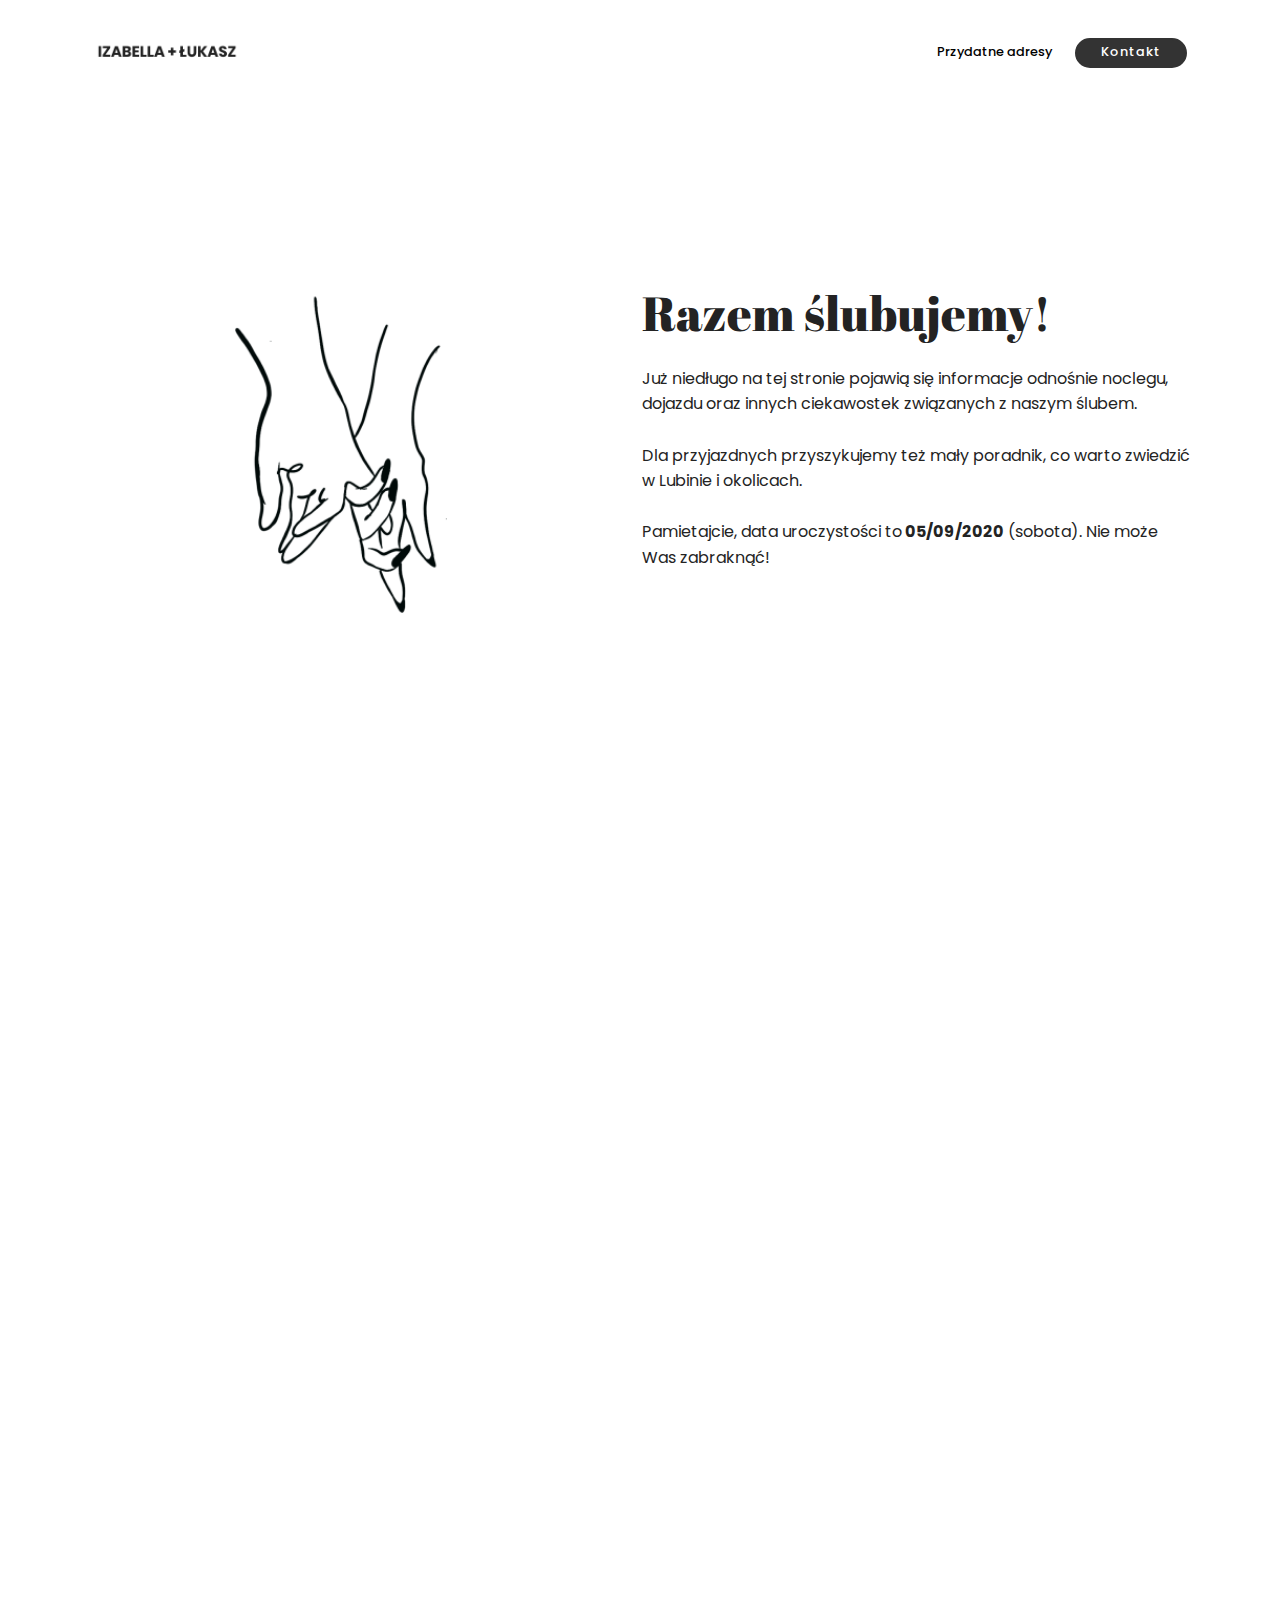
==== index.html @ 4a5f50dc "Initial commit" ====
<!DOCTYPE html>
<html  >
<head>
  <!-- Site made with Mobirise Website Builder v4.12.0, https://mobirise.com -->
  <meta charset="UTF-8">
  <meta http-equiv="X-UA-Compatible" content="IE=edge">
  <meta name="generator" content="Mobirise v4.12.0, mobirise.com">
  <meta name="viewport" content="width=device-width, initial-scale=1, minimum-scale=1">
  <link rel="shortcut icon" href="assets/images/screenshot-2020-02-09-at-22.46.26-700x192.png" type="image/x-icon">
  <meta name="description" content="">
  
  <title>Home</title>
  <link rel="stylesheet" href="assets/bootstrap/css/bootstrap.min.css">
  <link rel="stylesheet" href="assets/bootstrap/css/bootstrap-grid.min.css">
  <link rel="stylesheet" href="assets/bootstrap/css/bootstrap-reboot.min.css">
  <link rel="stylesheet" href="assets/facebook-plugin/style.css">
  <link rel="stylesheet" href="assets/animatecss/animate.min.css">
  <link rel="stylesheet" href="assets/tether/tether.min.css">
  <link rel="stylesheet" href="assets/dropdown/css/style.css">
  <link rel="stylesheet" href="assets/theme/css/style.css">
  <link rel="preload" as="style" href="assets/mobirise/css/mbr-additional.css"><link rel="stylesheet" href="assets/mobirise/css/mbr-additional.css" type="text/css">
  
  
  
</head>
<body>
  <section class="menu cid-rQ2BaUkivi" once="menu" id="menu2-1">

    

    <nav class="navbar navbar-expand beta-menu navbar-dropdown align-items-center navbar-fixed-top navbar-toggleable-sm">
        <button class="navbar-toggler navbar-toggler-right" type="button" data-toggle="collapse" data-target="#navbarSupportedContent" aria-controls="navbarSupportedContent" aria-expanded="false" aria-label="Toggle navigation">
            <div class="hamburger">
                <span></span>
                <span></span>
                <span></span>
                <span></span>
            </div>
        </button>
        <div class="menu-logo">
            <div class="navbar-brand">
                <span class="navbar-logo">
                    <a href="https://mobirise.co">
                        <img src="assets/images/screenshot-2020-02-09-at-22.46.26-700x192.png" alt="hands" title="" style="height: 5.6rem;">
                    </a>
                </span>
                
            </div>
        </div>
        <div class="collapse navbar-collapse" id="navbarSupportedContent">
            <ul class="navbar-nav nav-dropdown" data-app-modern-menu="true"><li class="nav-item">
                    <a class="nav-link link text-black display-4" href="index.html#contacts1-5">Przydatne adresy</a>
                </li></ul>
            <div class="navbar-buttons mbr-section-btn"><a class="btn btn-sm btn-black display-4" href="index.html#footer6-b">Kontakt</a></div>
        </div>
    </nav>
</section>

<section class="engine"><a href="https://mobirise.info/y">free html web templates</a></section><section class="header3 cid-rQ2DOiLZWz mbr-fullscreen" id="header3-4">

    

    

    <div class="container">
        <div class="media-container-row">
            <div class="mbr-figure" style="width: 95%;">
                <img src="assets/images/love1-3-736x736.png" alt="Mobirise" title="">
            </div>

            <div class="media-content">
                <h1 class="mbr-section-title mbr-white pb-3 mbr-fonts-style display-2">Razem ślubujemy!</h1>
                
                <div class="mbr-section-text mbr-white pb-3 ">
                    <p class="mbr-text mbr-fonts-style display-7">Już niedługo na tej stronie pojawią się informacje odnośnie noclegu, dojazdu oraz innych ciekawostek związanych z naszym ślubem.<br><br>Dla przyjazdnych przyszykujemy też mały poradnik, co warto zwiedzić w Lubinie i okolicach.&nbsp;<br><br>Pamietajcie, data uroczystości to<strong> 05/09/2020</strong> (sobota). Nie może Was zabraknąć!&nbsp;<br></p>
                </div>
                
            </div>
        </div>
    </div>

</section>

<section class="mbr-section contacts1 cid-rQ2GHFSu4q" id="contacts1-5">
    <!---->
    
    <!---->
    <!--Overlay-->
    
    <!--Container-->
    <div class="container">
        <div class="row">
            <!--Titles-->
            <div class="title col-12">
                
                
            </div>
            <!--Left-->
            <div class="col-12 col-md-6">
                <div class="left-block wrapper">
                    <div class="b b-adress">
                        <h5 class="align-left mbr-fonts-style m-0 display-7">Kościół na Poczekajce:<br></h5>
                        <p class="mbr-text align-left mbr-fonts-style display-7">
                            Aleja Kraśnicka 76, 20-400 Lublin<br>
                        </p>
                    </div>
                    
                    
                </div>
            </div>
            <!--Right-->
            <div class="col-12 col-md-6">
                <div class="google-map"><iframe frameborder="0" style="border:0" src="https://www.google.com/maps/embed/v1/place?key=AIzaSyCy9r70T3NYf3PhvVflTo0_zdif2_IoIYs&amp;q=place_id:ChIJXyqDhMlZIkcRRspW9LSxJ9w" allowfullscreen=""></iframe></div>
            </div>
        </div>
    </div>
</section>

<section class="mbr-section contacts1 cid-rQ2JaXmjPb" id="contacts1-9">
    <!---->
    
    <!---->
    <!--Overlay-->
    
    <!--Container-->
    <div class="container">
        <div class="row">
            <!--Titles-->
            <div class="title col-12">
                
                
            </div>
            <!--Left-->
            <div class="col-12 col-md-6">
                <div class="left-block wrapper">
                    <div class="b b-adress">
                        <h5 class="align-left mbr-fonts-style m-0 display-7">Sala weselna:<br></h5>
                        <p class="mbr-text align-left mbr-fonts-style display-7">
                            Motycz 31<br>
                        </p>
                    </div>
                    
                    
                </div>
            </div>
            <!--Right-->
            <div class="col-12 col-md-6">
                <div class="google-map"><iframe frameborder="0" style="border:0" src="https://www.google.com/maps/embed/v1/place?key=AIzaSyCy9r70T3NYf3PhvVflTo0_zdif2_IoIYs&amp;q=place_id:ChIJveHn9UlfIkcRkWAWUikuAtU" allowfullscreen=""></iframe></div>
            </div>
        </div>
    </div>
</section>

<section class="mbr-section contacts1 cid-rQ2JbAqbNT" id="contacts1-a">
    <!---->
    
    <!---->
    <!--Overlay-->
    
    <!--Container-->
    <div class="container">
        <div class="row">
            <!--Titles-->
            <div class="title col-12">
                
                
            </div>
            <!--Left-->
            <div class="col-12 col-md-6">
                <div class="left-block wrapper">
                    <div class="b b-adress">
                        <h5 class="align-left mbr-fonts-style m-0 display-7">Nocleg dla przyjezdnych:</h5>
                        <p class="mbr-text align-left mbr-fonts-style display-7">
                            Aleja Kraśnicka 76, 20-400 Lublin<br>
                        </p>
                    </div>
                    
                    
                </div>
            </div>
            <!--Right-->
            <div class="col-12 col-md-6">
                <div class="google-map"><iframe frameborder="0" style="border:0" src="https://www.google.com/maps/embed/v1/place?key=AIzaSyCy9r70T3NYf3PhvVflTo0_zdif2_IoIYs&amp;q=place_id:ChIJO0RJfGZXIkcRYnQyfqoSaRQ" allowfullscreen=""></iframe></div>
            </div>
        </div>
    </div>
</section>

<section once="footers" class="cid-rQ2KAAUGoh mbr-reveal" id="footer6-b">

    

    

    <div class="container">
        <div class="media-container-row align-center mbr-white">
            <div class="col-12">
                <p class="mbr-text mb-0 mbr-fonts-style display-7"><strong>
                    Numery kontantowe:&nbsp;</strong><br>Iza:<strong> <a href="tel:+48 512-268-225"><u>512-268-225</u></a></strong> | Łukasz:&nbsp;<u><a href="tel:+48 697-121-308">697-121-308</a></u><br></p>
            </div>
        </div>
    </div>
</section>


  <script src="assets/web/assets/jquery/jquery.min.js"></script>
  <script src="assets/popper/popper.min.js"></script>
  <script src="assets/bootstrap/js/bootstrap.min.js"></script>
  <script src="https://connect.facebook.net/en_US/sdk.js#xfbml=1&version=v2.5"></script>
  <script src="https://apis.google.com/js/plusone.js"></script>
  <script src="assets/facebook-plugin/facebook-script.js"></script>
  <script src="assets/viewportchecker/jquery.viewportchecker.js"></script>
  <script src="assets/tether/tether.min.js"></script>
  <script src="assets/dropdown/js/nav-dropdown.js"></script>
  <script src="assets/dropdown/js/navbar-dropdown.js"></script>
  <script src="assets/touchswipe/jquery.touch-swipe.min.js"></script>
  <script src="assets/smoothscroll/smooth-scroll.js"></script>
  <script src="assets/theme/js/script.js"></script>
  
  
 <div id="scrollToTop" class="scrollToTop mbr-arrow-up"><a style="text-align: center;"><i class="mbr-arrow-up-icon mbr-arrow-up-icon-cm cm-icon cm-icon-smallarrow-up"></i></a></div>
    <input name="animation" type="hidden">
  </body>
</html>
---- assets/facebook-plugin/style.css ----
.mbr-section.mbr-section__comments{
    position: relative;
}
.mbr-section__comments{
    background-size: cover;
}
.addons-container {
  position: relative;
  margin-left: auto;
  margin-right: auto;
  padding-right: 15px;
  padding-left: 15px; }
  @media (min-width: 576px) {
    .addons-container {
      padding-right: 15px;
      padding-left: 15px; } }
  @media (min-width: 768px) {
    .addons-container {
      padding-right: 15px;
      padding-left: 15px; } }
  @media (min-width: 992px) {
    .addons-container {
      padding-right: 15px;
      padding-left: 15px; } }
  @media (min-width: 1200px) {
    .addons-container {
      padding-right: 15px;
      padding-left: 15px; } }
  @media (min-width: 576px) {
    .addons-container {
      width: 540px;
      max-width: 100%; } }
  @media (min-width: 768px) {
    .addons-container {
      width: 720px;
      max-width: 100%; } }
  @media (min-width: 992px) {
    .addons-container {
      width: 960px;
      max-width: 100%; } }
  @media (min-width: 1200px) {
    .addons-container {
      width: 1140px;
      max-width: 100%; } }

.addons-container-inner{
    position: relative;
    width: 100%;
    min-height: 1px;
    padding-right: 15px;
    padding-left: 15px;
}
@media (min-width: 567px) {
    .addons-container-inner{
        -ms-flex: 0 0 66.666667%;
        flex: 0 0 66.666667%;
        max-width: 66.666667%;
    }
}
.addons-row{
    display: flex;
    justify-content:center;
}
---- assets/dropdown/css/style.css ----
.navbar-dropdown {
  left: 0;
  padding: 0;
  position: absolute;
  right: 0;
  top: 0;
  transition: all 0.45s ease;
  z-index: 1030;
  background: #282828; }
  .navbar-dropdown .navbar-logo {
    margin-right: 0.8rem;
    transition: margin 0.3s ease-in-out;
    vertical-align: middle; }
    .navbar-dropdown .navbar-logo img {
      height: 3.125rem;
      transition: all 0.3s ease-in-out; }
    .navbar-dropdown .navbar-logo.mbr-iconfont {
      font-size: 3.125rem;
      line-height: 3.125rem; }
  .navbar-dropdown .navbar-caption {
    font-weight: 700;
    white-space: normal;
    vertical-align: -4px;
    line-height: 3.125rem !important; }
    .navbar-dropdown .navbar-caption, .navbar-dropdown .navbar-caption:hover {
      color: inherit;
      text-decoration: none; }
  .navbar-dropdown .mbr-iconfont + .navbar-caption {
    vertical-align: -1px; }
  .navbar-dropdown.navbar-fixed-top {
    position: fixed; }
  .navbar-dropdown .navbar-brand span {
    vertical-align: -4px; }
  .navbar-dropdown.bg-color.transparent {
    background: none; }
  .navbar-dropdown.navbar-short .navbar-brand {
    padding: 0.625rem 0; }
    .navbar-dropdown.navbar-short .navbar-brand span {
      vertical-align: -1px; }
  .navbar-dropdown.navbar-short .navbar-caption {
    line-height: 2.375rem !important;
    vertical-align: -2px; }
  .navbar-dropdown.navbar-short .navbar-logo {
    margin-right: 0.5rem; }
    .navbar-dropdown.navbar-short .navbar-logo img {
      height: 2.375rem; }
    .navbar-dropdown.navbar-short .navbar-logo.mbr-iconfont {
      font-size: 2.375rem;
      line-height: 2.375rem; }
  .navbar-dropdown.navbar-short .mbr-table-cell {
    height: 3.625rem; }
  .navbar-dropdown .navbar-close {
    left: 0.6875rem;
    position: fixed;
    top: 0.75rem;
    z-index: 1000; }
  .navbar-dropdown .hamburger-icon {
    content: "";
    display: inline-block;
    vertical-align: middle;
    width: 16px;
    -webkit-box-shadow: 0 -6px 0 1px #282828,0 0 0 1px #282828,0 6px 0 1px #282828;
    -moz-box-shadow: 0 -6px 0 1px #282828,0 0 0 1px #282828,0 6px 0 1px #282828;
    box-shadow: 0 -6px 0 1px #282828,0 0 0 1px #282828,0 6px 0 1px #282828; }

.dropdown-menu .dropdown-toggle[data-toggle="dropdown-submenu"]::after {
  border-bottom: 0.35em solid transparent;
  border-left: 0.35em solid;
  border-right: 0;
  border-top: 0.35em solid transparent;
  margin-left: 0.3rem; }

.dropdown-menu .dropdown-item:focus {
  outline: 0; }

.nav-dropdown {
  font-size: 0.75rem;
  font-weight: 500;
  height: auto !important; }
  .nav-dropdown .nav-btn {
    padding-left: 1rem; }
  .nav-dropdown .link {
    margin: .667em 1.667em;
    font-weight: 500;
    padding: 0;
    transition: color .2s ease-in-out; }
    .nav-dropdown .link.dropdown-toggle {
      margin-right: 2.583em; }
      .nav-dropdown .link.dropdown-toggle::after {
        margin-left: .25rem;
        border-top: 0.35em solid;
        border-right: 0.35em solid transparent;
        border-left: 0.35em solid transparent;
        border-bottom: 0; }
      .nav-dropdown .link.dropdown-toggle[aria-expanded="true"] {
        margin: 0;
        padding: 0.667em 3.263em  0.667em 1.667em; }
  .nav-dropdown .link::after,
  .nav-dropdown .dropdown-item::after {
    color: inherit; }
  .nav-dropdown .btn {
    font-size: 0.75rem;
    font-weight: 700;
    letter-spacing: 0;
    margin-bottom: 0;
    padding-left: 1.25rem;
    padding-right: 1.25rem; }
  .nav-dropdown .dropdown-menu {
    border-radius: 0;
    border: 0;
    left: 0;
    margin: 0;
    padding-bottom: 1.25rem;
    padding-top: 1.25rem;
    position: relative; }
  .nav-dropdown .dropdown-submenu {
    margin-left: 0.125rem;
    top: 0; }
  .nav-dropdown .dropdown-item {
    font-weight: 500;
    line-height: 2;
    padding: 0.3846em 4.615em 0.3846em 1.5385em;
    position: relative;
    transition: color .2s ease-in-out, background-color .2s ease-in-out; }
    .nav-dropdown .dropdown-item::after {
      margin-top: -0.3077em;
      position: absolute;
      right: 1.1538em;
      top: 50%; }
    .nav-dropdown .dropdown-item:focus, .nav-dropdown .dropdown-item:hover {
      background: none; }

@media (max-width: 767px) {
  .nav-dropdown.navbar-toggleable-sm {
    bottom: 0;
    display: none;
    left: 0;
    overflow-x: hidden;
    position: fixed;
    top: 0;
    transform: translateX(-100%);
    -ms-transform: translateX(-100%);
    -webkit-transform: translateX(-100%);
    width: 18.75rem;
    z-index: 999; } }
.nav-dropdown.navbar-toggleable-xl {
  bottom: 0;
  display: none;
  left: 0;
  overflow-x: hidden;
  position: fixed;
  top: 0;
  transform: translateX(-100%);
  -ms-transform: translateX(-100%);
  -webkit-transform: translateX(-100%);
  width: 18.75rem;
  z-index: 999; }

.nav-dropdown-sm {
  display: block !important;
  overflow-x: hidden;
  overflow: auto;
  padding-top: 3.875rem; }
  .nav-dropdown-sm::after {
    content: "";
    display: block;
    height: 3rem;
    width: 100%; }
  .nav-dropdown-sm.collapse.in ~ .navbar-close {
    display: block !important; }
  .nav-dropdown-sm.collapsing, .nav-dropdown-sm.collapse.in {
    transform: translateX(0);
    -ms-transform: translateX(0);
    -webkit-transform: translateX(0);
    transition: all 0.25s ease-out;
    -webkit-transition: all 0.25s ease-out;
    background: #282828; }
  .nav-dropdown-sm.collapsing[aria-expanded="false"] {
    transform: translateX(-100%);
    -ms-transform: translateX(-100%);
    -webkit-transform: translateX(-100%); }
  .nav-dropdown-sm .nav-item {
    display: block;
    margin-left: 0 !important;
    padding-left: 0; }
  .nav-dropdown-sm .link,
  .nav-dropdown-sm .dropdown-item {
    border-top: 1px dotted rgba(255, 255, 255, 0.1);
    font-size: 0.8125rem;
    line-height: 1.6;
    margin: 0 !important;
    padding: 0.875rem 2.4rem 0.875rem 1.5625rem !important;
    position: relative;
    white-space: normal; }
    .nav-dropdown-sm .link:focus, .nav-dropdown-sm .link:hover,
    .nav-dropdown-sm .dropdown-item:focus,
    .nav-dropdown-sm .dropdown-item:hover {
      background: rgba(0, 0, 0, 0.2) !important;
      color: #c0a375; }
  .nav-dropdown-sm .nav-btn {
    position: relative;
    padding: 1.5625rem 1.5625rem 0 1.5625rem; }
    .nav-dropdown-sm .nav-btn::before {
      border-top: 1px dotted rgba(255, 255, 255, 0.1);
      content: "";
      left: 0;
      position: absolute;
      top: 0;
      width: 100%; }
    .nav-dropdown-sm .nav-btn + .nav-btn {
      padding-top: 0.625rem; }
      .nav-dropdown-sm .nav-btn + .nav-btn::before {
        display: none; }
  .nav-dropdown-sm .btn {
    padding: 0.625rem 0; }
  .nav-dropdown-sm .dropdown-toggle[data-toggle="dropdown-submenu"]::after {
    margin-left: .25rem;
    border-top: 0.35em solid;
    border-right: 0.35em solid transparent;
    border-left: 0.35em solid transparent;
    border-bottom: 0; }
  .nav-dropdown-sm .dropdown-toggle[data-toggle="dropdown-submenu"][aria-expanded="true"]::after {
    border-top: 0;
    border-right: 0.35em solid transparent;
    border-left: 0.35em solid transparent;
    border-bottom: 0.35em solid; }
  .nav-dropdown-sm .dropdown-menu {
    margin: 0;
    padding: 0;
    position: relative;
    top: 0;
    left: 0;
    width: 100%;
    border: 0;
    float: none;
    border-radius: 0;
    background: none; }
  .nav-dropdown-sm .dropdown-submenu {
    left: 100%;
    margin-left: 0.125rem;
    margin-top: -1.25rem;
    top: 0; }

.navbar-toggleable-sm .nav-dropdown .dropdown-menu {
  position: absolute; }

.navbar-toggleable-sm .nav-dropdown .dropdown-submenu {
  left: 100%;
  margin-left: 0.125rem;
  margin-top: -1.25rem;
  top: 0; }

.navbar-toggleable-sm.opened .nav-dropdown .dropdown-menu {
  position: relative; }

.navbar-toggleable-sm.opened .nav-dropdown .dropdown-submenu {
  left: 0;
  margin-left: 00rem;
  margin-top: 0rem;
  top: 0; }

.is-builder .nav-dropdown.collapsing {
  transition: none !important; }

/*# sourceMappingURL=style.css.map */
---- assets/theme/css/style.css ----
/*!
 * Mobirise v4 theme (https://mobirise.com/)
 * Copyright 2017 Mobirise
 */
section {
  background-color: #eeeeee; }

body {
  font-style: normal;
  line-height: 1.5; }

section,
.container,
.container-fluid {
  position: relative;
  word-wrap: break-word; }

a.mbr-iconfont:hover {
  text-decoration: none; }

.article .lead p,
.article .lead ul,
.article .lead ol,
.article .lead pre,
.article .lead blockquote {
  margin-bottom: 0; }

ul,
ol,
pre,
blockquote {
  margin-bottom: 2.3125rem; }

pre {
  background: #f4f4f4;
  padding: 10px 24px;
  white-space: pre-wrap; }

.inactive {
  -webkit-user-select: none;
  -moz-user-select: none;
  -ms-user-select: none;
  user-select: none;
  pointer-events: none;
  -webkit-user-drag: none;
  user-drag: none; }

.mbr-section__comments .row {
  justify-content: center;
  -webkit-justify-content: center; }

a {
  font-style: normal;
  font-weight: 400;
  cursor: pointer; }
  a, a:hover {
    text-decoration: none; }

figure {
  margin-bottom: 0; }

body {
  color: #232323; }

h1,
h2,
h3,
h4,
h5,
h6,
.h1,
.h2,
.h3,
.h4,
.h5,
.h6,
.display-1,
.display-2,
.display-3,
.display-4 {
  line-height: 1;
  word-break: break-word;
  word-wrap: break-word; }

.mbr-section-title {
  font-style: normal;
  line-height: 1.2; }

.mbr-section-subtitle {
  line-height: 1.3; }

.mbr-text {
  font-style: normal;
  line-height: 1.6; }

b,
strong {
  font-weight: bold; }

blockquote {
  padding: 10px 0 10px 20px;
  position: relative;
  border-left: 2px solid;
  border-color: #ff3366; }

input:-webkit-autofill, input:-webkit-autofill:hover, input:-webkit-autofill:focus, input:-webkit-autofill:active {
  transition-delay: 9999s;
  transition-property: background-color, color; }

textarea[type='hidden'] {
  display: none; }

body {
  position: relative; }

section {
  background-position: 50% 50%;
  background-repeat: no-repeat;
  background-size: cover; }
  section .mbr-background-video,
  section .mbr-background-video-preview {
    position: absolute;
    bottom: 0;
    left: 0;
    right: 0;
    top: 0; }

.hidden {
  visibility: hidden; }

.mbr-z-index20 {
  z-index: 20; }

/*! Base colors */
.mbr-white {
  color: #ffffff; }

.mbr-black {
  color: #000000; }

.mbr-bg-white {
  background-color: #ffffff; }

.mbr-bg-black {
  background-color: #000000; }

/*! Text-aligns */
.align-left {
  text-align: left; }

.align-center {
  text-align: center; }

.align-right {
  text-align: right; }

@media (max-width: 767px) {
  .align-left,
  .align-center,
  .align-right,
  .mbr-section-btn,
  .mbr-section-title {
    text-align: center; } }
/*! Font-weight  */
.mbr-light {
  font-weight: 300; }

.mbr-regular {
  font-weight: 400; }

.mbr-semibold {
  font-weight: 500; }

.mbr-bold {
  font-weight: 700; }

/*! Media  */
.media-size-item {
  -webkit-flex: 1 1 auto;
  -moz-flex: 1 1 auto;
  -ms-flex: 1 1 auto;
  -o-flex: 1 1 auto;
  flex: 1 1 auto; }

.media-content {
  -webkit-flex-basis: 100%;
  flex-basis: 100%; }

.media-container-row {
  display: -ms-flexbox;
  display: -webkit-flex;
  display: flex;
  -webkit-flex-direction: row;
  -ms-flex-direction: row;
  flex-direction: row;
  -webkit-flex-wrap: wrap;
  -ms-flex-wrap: wrap;
  flex-wrap: wrap;
  -webkit-justify-content: center;
  -ms-flex-pack: center;
  justify-content: center;
  -webkit-align-content: center;
  -ms-flex-line-pack: center;
  align-content: center;
  -webkit-align-items: start;
  -ms-flex-align: start;
  align-items: start; }
  .media-container-row .media-size-item {
    width: 400px; }

.media-container-column {
  display: -ms-flexbox;
  display: -webkit-flex;
  display: flex;
  -webkit-flex-direction: column;
  -ms-flex-direction: column;
  flex-direction: column;
  -webkit-flex-wrap: wrap;
  -ms-flex-wrap: wrap;
  flex-wrap: wrap;
  -webkit-justify-content: center;
  -ms-flex-pack: center;
  justify-content: center;
  -webkit-align-content: center;
  -ms-flex-line-pack: center;
  align-content: center;
  -webkit-align-items: stretch;
  -ms-flex-align: stretch;
  align-items: stretch; }
  .media-container-column > * {
    width: 100%; }

@media (min-width: 992px) {
  .media-container-row {
    -webkit-flex-wrap: nowrap;
    -ms-flex-wrap: nowrap;
    flex-wrap: nowrap; } }
figure {
  overflow: hidden; }

figure[mbr-media-size] {
  transition: width 0.1s; }

.mbr-figure img,
.mbr-figure iframe {
  display: block;
  width: 100%; }

.card {
  background-color: transparent;
  border: none; }

.card-box {
  width: 100%; }

.card-img {
  text-align: center;
  flex-shrink: 0;
  -webkit-flex-shrink: 0; }

.media {
  max-width: 100%;
  margin: 0 auto; }

.mbr-figure {
  -ms-flex-item-align: center;
  -ms-grid-row-align: center;
  -webkit-align-self: center;
  align-self: center; }

.media-container > div {
  max-width: 100%; }

.mbr-figure img,
.card-img img {
  width: 100%; }

@media (max-width: 991px) {
  .media-size-item {
    width: auto !important; }

  .media {
    width: auto; }

  .mbr-figure {
    width: 100% !important; } }
/*! Buttons */
.btn {
  font-weight: 500;
  border-width: 2px;
  font-style: normal;
  letter-spacing: 1px;
  margin: .4rem .8rem;
  white-space: normal;
  -webkit-transition: all .3s ease-in-out;
  -moz-transition: all .3s ease-in-out;
  transition: all .3s ease-in-out;
  display: inline-flex;
  align-items: center;
  justify-content: center;
  word-break: break-word;
  -webkit-align-items: center;
  -webkit-justify-content: center;
  display: -webkit-inline-flex; }

.btn-sm {
  font-weight: 500;
  letter-spacing: 1px;
  -webkit-transition: all .3s ease-in-out;
  -moz-transition: all .3s ease-in-out;
  transition: all .3s ease-in-out; }

.btn-md {
  font-weight: 500;
  letter-spacing: 1px;
  margin: .4rem .8rem !important;
  -webkit-transition: all .3s ease-in-out;
  -moz-transition: all .3s ease-in-out;
  transition: all .3s ease-in-out; }

.btn-lg {
  font-weight: 500;
  letter-spacing: 1px;
  margin: .4rem .8rem !important;
  -webkit-transition: all .3s ease-in-out;
  -moz-transition: all .3s ease-in-out;
  transition: all .3s ease-in-out; }

.mbr-section-btn {
  margin-left: -0.25rem;
  margin-right: -0.25rem;
  font-size: 0; }

nav .mbr-section-btn {
  margin-left: 0rem;
  margin-right: 0rem; }

.btn-form {
  border-radius: 0; }
  .btn-form:hover {
    cursor: pointer; }

/*! Btn icon margin */
.btn .mbr-iconfont,
.btn.btn-sm .mbr-iconfont {
  cursor: pointer;
  margin-right: 0.5rem; }

.btn.btn-md .mbr-iconfont,
.btn.btn-md .mbr-iconfont {
  margin-right: 0.8rem; }

.mbr-regular {
  font-weight: 400; }

.mbr-semibold {
  font-weight: 500; }

.mbr-bold {
  font-weight: 700; }

[type='submit'] {
  -webkit-appearance: none; }

/*! Full-screen */
.mbr-fullscreen .mbr-overlay {
  min-height: 100vh; }

.mbr-fullscreen {
  display: flex;
  display: -webkit-flex;
  display: -moz-flex;
  display: -ms-flex;
  display: -o-flex;
  align-items: center;
  -webkit-align-items: center;
  min-height: 100vh;
  padding-top: 3rem;
  padding-bottom: 3rem; }

/*! Map */
.map {
  height: 25rem;
  position: relative; }
  .map iframe {
    width: 100%;
    height: 100%; }

.mbr-overlay {
  background-color: #000;
  bottom: 0;
  left: 0;
  opacity: .5;
  position: absolute;
  right: 0;
  top: 0;
  z-index: 0;
  pointer-events: none; }

/* Form */
blockquote {
  font-style: italic;
  padding: 10px 0 10px 20px;
  font-size: 1.09rem;
  position: relative;
  border-width: 3px; }

.form-control {
  background-color: #f5f5f5;
  box-shadow: none;
  color: #565656;
  line-height: 1.43;
  min-height: 3.5em;
  padding: 1.07em .5em; }
  .form-control, .form-control:focus {
    border: 1px solid #e8e8e8; }
  .form-active .form-control:invalid {
    border-color: red; }

.form-control-label {
  position: relative;
  cursor: pointer;
  margin-bottom: .357em;
  padding: 0; }

.alert {
  color: #ffffff;
  border-radius: 0;
  border: 0;
  font-size: .875rem;
  line-height: 1.5;
  margin-bottom: 1.875rem;
  padding: 1.25rem;
  position: relative; }
  .alert.alert-form::after {
    background-color: inherit;
    bottom: -7px;
    content: "";
    display: block;
    height: 14px;
    left: 50%;
    margin-left: -7px;
    position: absolute;
    transform: rotate(45deg);
    width: 14px;
    -webkit-transform: rotate(45deg); }

.form-asterisk {
  font-family: initial;
  position: absolute;
  top: -2px;
  font-weight: normal; }

/*! Scroll to top arrow */
#scrollToTop a i:before {
  content: '';
  position: absolute;
  height: 40%;
  top: 25%;
  background: #fff;
  width: 2px;
  left: calc(50% - 1px); }
#scrollToTop a i:after {
  content: '';
  position: absolute;
  display: block;
  border-top: 2px solid #fff;
  border-right: 2px solid #fff;
  width: 40%;
  height: 40%;
  left: 30%;
  bottom: 30%;
  transform: rotate(135deg);
  -webkit-transform: rotate(135deg); }

.mbr-arrow-up {
  bottom: 25px;
  right: 90px;
  position: fixed;
  text-align: right;
  z-index: 5000;
  color: #ffffff;
  font-size: 32px;
  transform: rotate(180deg);
  -webkit-transform: rotate(180deg); }

.mbr-arrow-up a {
  background: rgba(0, 0, 0, 0.2);
  border-radius: 3px;
  color: #fff;
  display: inline-block;
  height: 60px;
  width: 60px;
  outline-style: none !important;
  position: relative;
  text-decoration: none;
  transition: all 0.3s ease-in-out;
  cursor: pointer;
  text-align: center; }
  .mbr-arrow-up a:hover {
    background-color: rgba(0, 0, 0, 0.4); }
  .mbr-arrow-up a i {
    line-height: 60px; }

.mbr-arrow-up-icon {
  display: block;
  color: #fff; }

.mbr-arrow-up-icon::before {
  content: '\203a';
  display: inline-block;
  font-family: serif;
  font-size: 32px;
  line-height: 1;
  font-style: normal;
  position: relative;
  top: 6px;
  left: -4px;
  -webkit-transform: rotate(-90deg);
  transform: rotate(-90deg); }

/*! Arrow Down */
.mbr-arrow {
  position: absolute;
  bottom: 45px;
  left: 50%;
  width: 60px;
  height: 60px;
  cursor: pointer;
  background-color: rgba(80, 80, 80, 0.5);
  border-radius: 50%;
  -webkit-transform: translateX(-50%);
  transform: translateX(-50%); }
  .mbr-arrow > a {
    display: inline-block;
    text-decoration: none;
    outline-style: none;
    -webkit-animation: arrowdown 1.7s ease-in-out infinite;
    animation: arrowdown 1.7s ease-in-out infinite; }
    .mbr-arrow > a > i {
      position: absolute;
      top: -2px;
      left: 15px;
      font-size: 2rem; }

@keyframes arrowdown {
  0% {
    transform: translateY(0px);
    -webkit-transform: translateY(0px); }
  50% {
    transform: translateY(-5px);
    -webkit-transform: translateY(-5px); }
  100% {
    transform: translateY(0px);
    -webkit-transform: translateY(0px); } }
@-webkit-keyframes arrowdown {
  0% {
    transform: translateY(0px);
    -webkit-transform: translateY(0px); }
  50% {
    transform: translateY(-5px);
    -webkit-transform: translateY(-5px); }
  100% {
    transform: translateY(0px);
    -webkit-transform: translateY(0px); } }
@media (max-width: 500px) {
  .mbr-arrow-up {
    left: 50%;
    right: auto;
    transform: translateX(-50%) rotate(180deg);
    -webkit-transform: translateX(-50%) rotate(180deg); } }
/*Gradients animation*/
@keyframes gradient-animation {
  from {
    background-position: 0% 100%;
    animation-timing-function: ease-in-out; }
  to {
    background-position: 100% 0%;
    animation-timing-function: ease-in-out; } }
@-webkit-keyframes gradient-animation {
  from {
    background-position: 0% 100%;
    animation-timing-function: ease-in-out; }
  to {
    background-position: 100% 0%;
    animation-timing-function: ease-in-out; } }
.bg-gradient {
  background-size: 200% 200%;
  animation: gradient-animation 5s infinite alternate;
  -webkit-animation: gradient-animation 5s infinite alternate; }

.menu .navbar-brand {
  display: -webkit-flex; }
  .menu .navbar-brand span {
    display: flex;
    display: -webkit-flex; }
  .menu .navbar-brand .navbar-caption-wrap {
    display: -webkit-flex; }
  .menu .navbar-brand .navbar-logo img {
    display: -webkit-flex; }
@media (min-width: 768px) and (max-width: 1023px) {
  .menu .navbar-toggleable-sm .navbar-nav {
    display: -webkit-box;
    display: -webkit-flex;
    display: -ms-flexbox; } }
@media (max-width: 1023px) {
  .menu .navbar-collapse {
    max-height: 93.5vh; }
    .menu .navbar-collapse.show {
      overflow: auto; } }
@media (min-width: 1024px) {
  .menu .navbar-nav.nav-dropdown {
    display: -webkit-flex; }
  .menu .navbar-toggleable-sm .navbar-collapse {
    display: -webkit-flex !important; }
  .menu .collapsed .navbar-collapse {
    max-height: 93.5vh; }
    .menu .collapsed .navbar-collapse.show {
      overflow: auto; } }
@media (max-width: 767px) {
  .menu .navbar-collapse {
    max-height: 80vh; } }

/* Others*/
.note-check a[data-value=Rubik] {
  font-style: normal; }

.mbr-arrow a {
  color: #ffffff; }

@media (max-width: 767px) {
  .mbr-arrow {
    display: none; } }
.navbar {
  display: -webkit-flex;
  -webkit-flex-wrap: wrap;
  -webkit-align-items: center;
  -webkit-justify-content: space-between; }

.navbar-collapse {
  -webkit-flex-basis: 100%;
  -webkit-flex-grow: 1;
  -webkit-align-items: center; }

.nav-dropdown .link {
  padding: 0.667em 1.667em !important;
  margin: 0 !important; }

.nav {
  display: -webkit-flex;
  -webkit-flex-wrap: wrap; }

.row {
  display: -webkit-flex;
  -webkit-flex-wrap: wrap; }

.justify-content-center {
  -webkit-justify-content: center; }

.form-inline {
  display: -webkit-flex;
  -webkit-flex-flow: row wrap;
  -webkit-align-items: center; }

.card-wrapper {
  -webkit-flex: 1; }

.carousel-control {
  z-index: 10;
  display: -webkit-flex;
  -webkit-align-items: center;
  -webkit-justify-content: center; }

.carousel-controls {
  display: -webkit-flex; }

.media {
  display: -webkit-flex; }

.form-group:focus {
  outline: none; }

.jq-selectbox__select {
  padding: 1.07em 0.5em;
  position: absolute;
  top: 0;
  left: 0;
  width: 100%; }

.jq-selectbox__dropdown {
  position: absolute;
  top: 100% !important;
  left: 0 !important;
  width: 100% !important; }

.jq-selectbox__trigger-arrow {
  transform: translateY(-50%); }

.jq-selectbox li {
  padding: 1.07em 0.5em; }

input[type='range'] {
  padding-left: 0 !important;
  padding-right: 0 !important; }

.modal-dialog,
.modal-content {
  height: 100%; }

.modal-dialog .carousel-inner {
  height: calc(100vh - 1.75rem); }
  @media (max-width: 575px) {
    .modal-dialog .carousel-inner {
      height: calc(100vh - 1rem); } }

.carousel-item {
  text-align: center; }

.carousel-item img {
  margin: auto; }

.navbar-toggler {
  -webkit-align-self: flex-start;
  -ms-flex-item-align: start;
  align-self: flex-start;
  padding: 0.25rem 0.75rem;
  font-size: 1.25rem;
  line-height: 1;
  background: transparent;
  border: 1px solid transparent;
  -webkit-border-radius: 0.25rem;
  border-radius: 0.25rem; }

.navbar-toggler:focus,
.navbar-toggler:hover {
  text-decoration: none; }

.navbar-toggler-icon {
  display: inline-block;
  width: 1.5em;
  height: 1.5em;
  vertical-align: middle;
  content: '';
  background: no-repeat center center;
  -webkit-background-size: 100% 100%;
  -o-background-size: 100% 100%;
  background-size: 100% 100%; }

.navbar-toggler-left {
  position: absolute;
  left: 1rem; }

.navbar-toggler-right {
  position: absolute;
  right: 1rem; }

@media (max-width: 575px) {
  .navbar-toggleable .navbar-nav .dropdown-menu {
    position: static;
    float: none; }

  .navbar-toggleable > .container {
    padding-right: 0;
    padding-left: 0; } }
@media (min-width: 576px) {
  .navbar-toggleable {
    -webkit-box-orient: horizontal;
    -webkit-box-direction: normal;
    -webkit-flex-direction: row;
    -ms-flex-direction: row;
    flex-direction: row;
    -webkit-flex-wrap: nowrap;
    -ms-flex-wrap: nowrap;
    flex-wrap: nowrap;
    -webkit-box-align: center;
    -webkit-align-items: center;
    -ms-flex-align: center;
    align-items: center; }

  .navbar-toggleable .navbar-nav {
    -webkit-box-orient: horizontal;
    -webkit-box-direction: normal;
    -webkit-flex-direction: row;
    -ms-flex-direction: row;
    flex-direction: row; }

  .navbar-toggleable .navbar-nav .nav-link {
    padding-right: 0.5rem;
    padding-left: 0.5rem; }

  .navbar-toggleable > .container {
    display: -webkit-box;
    display: -webkit-flex;
    display: -ms-flexbox;
    display: flex;
    -webkit-flex-wrap: nowrap;
    -ms-flex-wrap: nowrap;
    flex-wrap: nowrap;
    -webkit-box-align: center;
    -webkit-align-items: center;
    -ms-flex-align: center;
    align-items: center; }

  .navbar-toggleable .navbar-collapse {
    display: -webkit-box !important;
    display: -webkit-flex !important;
    display: -ms-flexbox !important;
    display: flex !important;
    width: 100%; }

  .navbar-toggleable .navbar-toggler {
    display: none; } }
@media (max-width: 767px) {
  .navbar-toggleable-sm .navbar-nav .dropdown-menu {
    position: static;
    float: none; }

  .navbar-toggleable-sm > .container {
    padding-right: 0;
    padding-left: 0; } }
@media (min-width: 768px) {
  .navbar-toggleable-sm {
    -webkit-box-orient: horizontal;
    -webkit-box-direction: normal;
    -webkit-flex-direction: row;
    -ms-flex-direction: row;
    flex-direction: row;
    -webkit-flex-wrap: nowrap;
    -ms-flex-wrap: nowrap;
    flex-wrap: nowrap;
    -webkit-box-align: center;
    -webkit-align-items: center;
    -ms-flex-align: center;
    align-items: center; }

  .navbar-toggleable-sm .navbar-nav {
    -webkit-box-orient: horizontal;
    -webkit-box-direction: normal;
    -webkit-flex-direction: row;
    -ms-flex-direction: row;
    flex-direction: row; }

  .navbar-toggleable-sm .navbar-nav .nav-link {
    padding-right: 0.5rem;
    padding-left: 0.5rem; }

  .navbar-toggleable-sm > .container {
    display: -webkit-box;
    display: -webkit-flex;
    display: -ms-flexbox;
    display: flex;
    -webkit-flex-wrap: nowrap;
    -ms-flex-wrap: nowrap;
    flex-wrap: nowrap;
    -webkit-box-align: center;
    -webkit-align-items: center;
    -ms-flex-align: center;
    align-items: center; }

  .navbar-toggleable-sm .navbar-collapse {
    display: none;
    width: 100%; }

  .navbar-toggleable-sm .navbar-toggler {
    display: none; } }
@media (max-width: 1023px) {
  .navbar-toggleable-md .navbar-nav .dropdown-menu {
    position: static;
    float: none; }

  .navbar-toggleable-md > .container {
    padding-right: 0;
    padding-left: 0; } }
@media (min-width: 1024px) {
  .navbar-toggleable-md {
    -webkit-box-orient: horizontal;
    -webkit-box-direction: normal;
    -webkit-flex-direction: row;
    -ms-flex-direction: row;
    flex-direction: row;
    -webkit-flex-wrap: nowrap;
    -ms-flex-wrap: nowrap;
    flex-wrap: nowrap;
    -webkit-box-align: center;
    -webkit-align-items: center;
    -ms-flex-align: center;
    align-items: center; }

  .navbar-toggleable-md .navbar-nav {
    -webkit-box-orient: horizontal;
    -webkit-box-direction: normal;
    -webkit-flex-direction: row;
    -ms-flex-direction: row;
    flex-direction: row; }

  .navbar-toggleable-md .navbar-nav .nav-link {
    padding-right: 0.5rem;
    padding-left: 0.5rem; }

  .navbar-toggleable-md > .container {
    display: -webkit-box;
    display: -webkit-flex;
    display: -ms-flexbox;
    display: flex;
    -webkit-flex-wrap: nowrap;
    -ms-flex-wrap: nowrap;
    flex-wrap: nowrap;
    -webkit-box-align: center;
    -webkit-align-items: center;
    -ms-flex-align: center;
    align-items: center; }

  .navbar-toggleable-md .navbar-collapse {
    display: -webkit-box !important;
    display: -webkit-flex !important;
    display: -ms-flexbox !important;
    display: flex !important;
    width: 100%; }

  .navbar-toggleable-md .navbar-toggler {
    display: none; } }
@media (max-width: 1199px) {
  .navbar-toggleable-lg .navbar-nav .dropdown-menu {
    position: static;
    float: none; }

  .navbar-toggleable-lg > .container {
    padding-right: 0;
    padding-left: 0; } }
@media (min-width: 1200px) {
  .navbar-toggleable-lg {
    -webkit-box-orient: horizontal;
    -webkit-box-direction: normal;
    -webkit-flex-direction: row;
    -ms-flex-direction: row;
    flex-direction: row;
    -webkit-flex-wrap: nowrap;
    -ms-flex-wrap: nowrap;
    flex-wrap: nowrap;
    -webkit-box-align: center;
    -webkit-align-items: center;
    -ms-flex-align: center;
    align-items: center; }

  .navbar-toggleable-lg .navbar-nav {
    -webkit-box-orient: horizontal;
    -webkit-box-direction: normal;
    -webkit-flex-direction: row;
    -ms-flex-direction: row;
    flex-direction: row; }

  .navbar-toggleable-lg .navbar-nav .nav-link {
    padding-right: 0.5rem;
    padding-left: 0.5rem; }

  .navbar-toggleable-lg > .container {
    display: -webkit-box;
    display: -webkit-flex;
    display: -ms-flexbox;
    display: flex;
    -webkit-flex-wrap: nowrap;
    -ms-flex-wrap: nowrap;
    flex-wrap: nowrap;
    -webkit-box-align: center;
    -webkit-align-items: center;
    -ms-flex-align: center;
    align-items: center; }

  .navbar-toggleable-lg .navbar-collapse {
    display: -webkit-box !important;
    display: -webkit-flex !important;
    display: -ms-flexbox !important;
    display: flex !important;
    width: 100%; }

  .navbar-toggleable-lg .navbar-toggler {
    display: none; } }
.navbar-toggleable-xl {
  -webkit-box-orient: horizontal;
  -webkit-box-direction: normal;
  -webkit-flex-direction: row;
  -ms-flex-direction: row;
  flex-direction: row;
  -webkit-flex-wrap: nowrap;
  -ms-flex-wrap: nowrap;
  flex-wrap: nowrap;
  -webkit-box-align: center;
  -webkit-align-items: center;
  -ms-flex-align: center;
  align-items: center; }

.navbar-toggleable-xl .navbar-nav .dropdown-menu {
  position: static;
  float: none; }

.navbar-toggleable-xl > .container {
  padding-right: 0;
  padding-left: 0; }

.navbar-toggleable-xl .navbar-nav {
  -webkit-box-orient: horizontal;
  -webkit-box-direction: normal;
  -webkit-flex-direction: row;
  -ms-flex-direction: row;
  flex-direction: row; }

.navbar-toggleable-xl .navbar-nav .nav-link {
  padding-right: 0.5rem;
  padding-left: 0.5rem; }

.navbar-toggleable-xl > .container {
  display: -webkit-box;
  display: -webkit-flex;
  display: -ms-flexbox;
  display: flex;
  -webkit-flex-wrap: nowrap;
  -ms-flex-wrap: nowrap;
  flex-wrap: nowrap;
  -webkit-box-align: center;
  -webkit-align-items: center;
  -ms-flex-align: center;
  align-items: center; }

.navbar-toggleable-xl .navbar-collapse {
  display: -webkit-box !important;
  display: -webkit-flex !important;
  display: -ms-flexbox !important;
  display: flex !important;
  width: 100%; }

.navbar-toggleable-xl .navbar-toggler {
  display: none; }

.card-img {
  width: auto; }

.menu .navbar.collapsed:not(.beta-menu) {
  flex-direction: column;
  -webkit-flex-direction: column; }

.carousel-item.active,
.carousel-item-next,
.carousel-item-prev {
  display: -webkit-box;
  display: -webkit-flex;
  display: -ms-flexbox;
  display: flex; }

.note-air-layout .dropup .dropdown-menu,
.note-air-layout .navbar-fixed-bottom .dropdown .dropdown-menu {
  bottom: initial !important; }

html,
body {
  height: auto;
  min-height: 100vh; }

.dropup .dropdown-toggle::after {
  display: none; }

/*# sourceMappingURL=style.css.map */
.engine {
	position: absolute;
	text-indent: -2400px;
	text-align: center;
	padding: 0;
	top: 0;
	left: -2400px;
}
---- assets/mobirise/css/mbr-additional.css ----
@import url(https://fonts.googleapis.com/css?family=Rubik:300,300i,400,400i,500,500i,700,700i,900,900i&display=swap);
@import url(https://fonts.googleapis.com/css?family=Abril+Fatface:400&display=swap);
@import url(https://fonts.googleapis.com/css?family=Poppins:100,100i,200,200i,300,300i,400,400i,500,500i,600,600i,700,700i,800,800i,900,900i&display=swap);





body {
  font-family: Rubik;
}
.display-1 {
  font-family: 'Rubik', sans-serif;
  font-size: 4.25rem;
  font-display: swap;
}
.display-1 > .mbr-iconfont {
  font-size: 6.8rem;
}
.display-2 {
  font-family: 'Abril Fatface', display;
  font-size: 3rem;
  font-display: swap;
}
.display-2 > .mbr-iconfont {
  font-size: 4.8rem;
}
.display-4 {
  font-family: 'Poppins', sans-serif;
  font-size: 0.8rem;
  font-display: swap;
}
.display-4 > .mbr-iconfont {
  font-size: 1.28rem;
}
.display-5 {
  font-family: 'Poppins', sans-serif;
  font-size: 1.5rem;
  font-display: swap;
}
.display-5 > .mbr-iconfont {
  font-size: 2.4rem;
}
.display-7 {
  font-family: 'Poppins', sans-serif;
  font-size: 1rem;
  font-display: swap;
}
.display-7 > .mbr-iconfont {
  font-size: 1.6rem;
}
/* ---- Fluid typography for mobile devices ---- */
/* 1.4 - font scale ratio ( bootstrap == 1.42857 ) */
/* 100vw - current viewport width */
/* (48 - 20)  48 == 48rem == 768px, 20 == 20rem == 320px(minimal supported viewport) */
/* 0.65 - min scale variable, may vary */
@media (max-width: 768px) {
  .display-1 {
    font-size: 3.4rem;
    font-size: calc( 2.1374999999999997rem + (4.25 - 2.1374999999999997) * ((100vw - 20rem) / (48 - 20)));
    line-height: calc( 1.4 * (2.1374999999999997rem + (4.25 - 2.1374999999999997) * ((100vw - 20rem) / (48 - 20))));
  }
  .display-2 {
    font-size: 2.4rem;
    font-size: calc( 1.7rem + (3 - 1.7) * ((100vw - 20rem) / (48 - 20)));
    line-height: calc( 1.4 * (1.7rem + (3 - 1.7) * ((100vw - 20rem) / (48 - 20))));
  }
  .display-4 {
    font-size: 0.64rem;
    font-size: calc( 0.93rem + (0.8 - 0.93) * ((100vw - 20rem) / (48 - 20)));
    line-height: calc( 1.4 * (0.93rem + (0.8 - 0.93) * ((100vw - 20rem) / (48 - 20))));
  }
  .display-5 {
    font-size: 1.2rem;
    font-size: calc( 1.175rem + (1.5 - 1.175) * ((100vw - 20rem) / (48 - 20)));
    line-height: calc( 1.4 * (1.175rem + (1.5 - 1.175) * ((100vw - 20rem) / (48 - 20))));
  }
}
/* Buttons */
.btn {
  padding: 1rem 3rem;
  border-radius: 3px;
}
.btn-sm {
  padding: 0.6rem 1.5rem;
  border-radius: 3px;
}
.btn-md {
  padding: 1rem 3rem;
  border-radius: 3px;
}
.btn-lg {
  padding: 1.2rem 3.2rem;
  border-radius: 3px;
}
.bg-primary {
  background-color: #ffffff !important;
}
.bg-success {
  background-color: #ffffff !important;
}
.bg-info {
  background-color: #ffffff !important;
}
.bg-warning {
  background-color: #ff7f9f !important;
}
.bg-danger {
  background-color: #b1a374 !important;
}
.btn-primary,
.btn-primary:active {
  background-color: #ffffff !important;
  border-color: #ffffff !important;
  color: #808080 !important;
}
.btn-primary:hover,
.btn-primary:focus,
.btn-primary.focus,
.btn-primary.active {
  color: #808080 !important;
  background-color: #d9d9d9 !important;
  border-color: #d9d9d9 !important;
}
.btn-primary.disabled,
.btn-primary:disabled {
  color: #808080 !important;
  background-color: #d9d9d9 !important;
  border-color: #d9d9d9 !important;
}
.btn-secondary,
.btn-secondary:active {
  background-color: #b1a374 !important;
  border-color: #b1a374 !important;
  color: #ffffff !important;
}
.btn-secondary:hover,
.btn-secondary:focus,
.btn-secondary.focus,
.btn-secondary.active {
  color: #ffffff !important;
  background-color: #8b7d4e !important;
  border-color: #8b7d4e !important;
}
.btn-secondary.disabled,
.btn-secondary:disabled {
  color: #ffffff !important;
  background-color: #8b7d4e !important;
  border-color: #8b7d4e !important;
}
.btn-info,
.btn-info:active {
  background-color: #ffffff !important;
  border-color: #ffffff !important;
  color: #808080 !important;
}
.btn-info:hover,
.btn-info:focus,
.btn-info.focus,
.btn-info.active {
  color: #808080 !important;
  background-color: #d9d9d9 !important;
  border-color: #d9d9d9 !important;
}
.btn-info.disabled,
.btn-info:disabled {
  color: #808080 !important;
  background-color: #d9d9d9 !important;
  border-color: #d9d9d9 !important;
}
.btn-success,
.btn-success:active {
  background-color: #ffffff !important;
  border-color: #ffffff !important;
  color: #808080 !important;
}
.btn-success:hover,
.btn-success:focus,
.btn-success.focus,
.btn-success.active {
  color: #808080 !important;
  background-color: #d9d9d9 !important;
  border-color: #d9d9d9 !important;
}
.btn-success.disabled,
.btn-success:disabled {
  color: #808080 !important;
  background-color: #d9d9d9 !important;
  border-color: #d9d9d9 !important;
}
.btn-warning,
.btn-warning:active {
  background-color: #ff7f9f !important;
  border-color: #ff7f9f !important;
  color: #ffffff !important;
}
.btn-warning:hover,
.btn-warning:focus,
.btn-warning.focus,
.btn-warning.active {
  color: #ffffff !important;
  background-color: #ff3266 !important;
  border-color: #ff3266 !important;
}
.btn-warning.disabled,
.btn-warning:disabled {
  color: #ffffff !important;
  background-color: #ff3266 !important;
  border-color: #ff3266 !important;
}
.btn-danger,
.btn-danger:active {
  background-color: #b1a374 !important;
  border-color: #b1a374 !important;
  color: #ffffff !important;
}
.btn-danger:hover,
.btn-danger:focus,
.btn-danger.focus,
.btn-danger.active {
  color: #ffffff !important;
  background-color: #8b7d4e !important;
  border-color: #8b7d4e !important;
}
.btn-danger.disabled,
.btn-danger:disabled {
  color: #ffffff !important;
  background-color: #8b7d4e !important;
  border-color: #8b7d4e !important;
}
.btn-white {
  color: #333333 !important;
}
.btn-white,
.btn-white:active {
  background-color: #ffffff !important;
  border-color: #ffffff !important;
  color: #808080 !important;
}
.btn-white:hover,
.btn-white:focus,
.btn-white.focus,
.btn-white.active {
  color: #808080 !important;
  background-color: #d9d9d9 !important;
  border-color: #d9d9d9 !important;
}
.btn-white.disabled,
.btn-white:disabled {
  color: #808080 !important;
  background-color: #d9d9d9 !important;
  border-color: #d9d9d9 !important;
}
.btn-black,
.btn-black:active {
  background-color: #333333 !important;
  border-color: #333333 !important;
  color: #ffffff !important;
}
.btn-black:hover,
.btn-black:focus,
.btn-black.focus,
.btn-black.active {
  color: #ffffff !important;
  background-color: #0d0d0d !important;
  border-color: #0d0d0d !important;
}
.btn-black.disabled,
.btn-black:disabled {
  color: #ffffff !important;
  background-color: #0d0d0d !important;
  border-color: #0d0d0d !important;
}
.btn-primary-outline,
.btn-primary-outline:active {
  background: none;
  border-color: #cccccc;
  color: #cccccc;
}
.btn-primary-outline:hover,
.btn-primary-outline:focus,
.btn-primary-outline.focus,
.btn-primary-outline.active {
  color: #808080;
  background-color: #ffffff;
  border-color: #ffffff;
}
.btn-primary-outline.disabled,
.btn-primary-outline:disabled {
  color: #808080 !important;
  background-color: #ffffff !important;
  border-color: #ffffff !important;
}
.btn-secondary-outline,
.btn-secondary-outline:active {
  background: none;
  border-color: #7a6e45;
  color: #7a6e45;
}
.btn-secondary-outline:hover,
.btn-secondary-outline:focus,
.btn-secondary-outline.focus,
.btn-secondary-outline.active {
  color: #ffffff;
  background-color: #b1a374;
  border-color: #b1a374;
}
.btn-secondary-outline.disabled,
.btn-secondary-outline:disabled {
  color: #ffffff !important;
  background-color: #b1a374 !important;
  border-color: #b1a374 !important;
}
.btn-info-outline,
.btn-info-outline:active {
  background: none;
  border-color: #cccccc;
  color: #cccccc;
}
.btn-info-outline:hover,
.btn-info-outline:focus,
.btn-info-outline.focus,
.btn-info-outline.active {
  color: #808080;
  background-color: #ffffff;
  border-color: #ffffff;
}
.btn-info-outline.disabled,
.btn-info-outline:disabled {
  color: #808080 !important;
  background-color: #ffffff !important;
  border-color: #ffffff !important;
}
.btn-success-outline,
.btn-success-outline:active {
  background: none;
  border-color: #cccccc;
  color: #cccccc;
}
.btn-success-outline:hover,
.btn-success-outline:focus,
.btn-success-outline.focus,
.btn-success-outline.active {
  color: #808080;
  background-color: #ffffff;
  border-color: #ffffff;
}
.btn-success-outline.disabled,
.btn-success-outline:disabled {
  color: #808080 !important;
  background-color: #ffffff !important;
  border-color: #ffffff !important;
}
.btn-warning-outline,
.btn-warning-outline:active {
  background: none;
  border-color: #ff1952;
  color: #ff1952;
}
.btn-warning-outline:hover,
.btn-warning-outline:focus,
.btn-warning-outline.focus,
.btn-warning-outline.active {
  color: #ffffff;
  background-color: #ff7f9f;
  border-color: #ff7f9f;
}
.btn-warning-outline.disabled,
.btn-warning-outline:disabled {
  color: #ffffff !important;
  background-color: #ff7f9f !important;
  border-color: #ff7f9f !important;
}
.btn-danger-outline,
.btn-danger-outline:active {
  background: none;
  border-color: #7a6e45;
  color: #7a6e45;
}
.btn-danger-outline:hover,
.btn-danger-outline:focus,
.btn-danger-outline.focus,
.btn-danger-outline.active {
  color: #ffffff;
  background-color: #b1a374;
  border-color: #b1a374;
}
.btn-danger-outline.disabled,
.btn-danger-outline:disabled {
  color: #ffffff !important;
  background-color: #b1a374 !important;
  border-color: #b1a374 !important;
}
.btn-black-outline,
.btn-black-outline:active {
  background: none;
  border-color: #000000;
  color: #000000;
}
.btn-black-outline:hover,
.btn-black-outline:focus,
.btn-black-outline.focus,
.btn-black-outline.active {
  color: #ffffff;
  background-color: #333333;
  border-color: #333333;
}
.btn-black-outline.disabled,
.btn-black-outline:disabled {
  color: #ffffff !important;
  background-color: #333333 !important;
  border-color: #333333 !important;
}
.btn-white-outline,
.btn-white-outline:active,
.btn-white-outline.active {
  background: none;
  border-color: #ffffff;
  color: #ffffff;
}
.btn-white-outline:hover,
.btn-white-outline:focus,
.btn-white-outline.focus {
  color: #333333;
  background-color: #ffffff;
  border-color: #ffffff;
}
.text-primary {
  color: #ffffff !important;
}
.text-secondary {
  color: #b1a374 !important;
}
.text-success {
  color: #ffffff !important;
}
.text-info {
  color: #ffffff !important;
}
.text-warning {
  color: #ff7f9f !important;
}
.text-danger {
  color: #b1a374 !important;
}
.text-white {
  color: #ffffff !important;
}
.text-black {
  color: #000000 !important;
}
a.text-primary:hover,
a.text-primary:focus {
  color: #cccccc !important;
}
a.text-secondary:hover,
a.text-secondary:focus {
  color: #7a6e45 !important;
}
a.text-success:hover,
a.text-success:focus {
  color: #cccccc !important;
}
a.text-info:hover,
a.text-info:focus {
  color: #cccccc !important;
}
a.text-warning:hover,
a.text-warning:focus {
  color: #ff1952 !important;
}
a.text-danger:hover,
a.text-danger:focus {
  color: #7a6e45 !important;
}
a.text-white:hover,
a.text-white:focus {
  color: #b3b3b3 !important;
}
a.text-black:hover,
a.text-black:focus {
  color: #4d4d4d !important;
}
.alert-success {
  background-color: #70c770;
}
.alert-info {
  background-color: #ffffff;
}
.alert-warning {
  background-color: #ff7f9f;
}
.alert-danger {
  background-color: #b1a374;
}
.mbr-section-btn a.btn:not(.btn-form) {
  border-radius: 100px;
}
.mbr-section-btn a.btn:not(.btn-form):hover,
.mbr-section-btn a.btn:not(.btn-form):focus {
  box-shadow: none !important;
}
.mbr-section-btn a.btn:not(.btn-form):hover,
.mbr-section-btn a.btn:not(.btn-form):focus {
  box-shadow: 0 10px 40px 0 rgba(0, 0, 0, 0.2) !important;
  -webkit-box-shadow: 0 10px 40px 0 rgba(0, 0, 0, 0.2) !important;
}
.mbr-gallery-filter li a {
  border-radius: 100px !important;
}
.mbr-gallery-filter li.active .btn {
  background-color: #ffffff;
  border-color: #ffffff;
  color: #8c8c8c;
}
.mbr-gallery-filter li.active .btn:focus {
  box-shadow: none;
}
.nav-tabs .nav-link {
  border-radius: 100px !important;
}
a,
a:hover {
  color: #ffffff;
}
.mbr-plan-header.bg-primary .mbr-plan-subtitle,
.mbr-plan-header.bg-primary .mbr-plan-price-desc {
  color: #ffffff;
}
.mbr-plan-header.bg-success .mbr-plan-subtitle,
.mbr-plan-header.bg-success .mbr-plan-price-desc {
  color: #ffffff;
}
.mbr-plan-header.bg-info .mbr-plan-subtitle,
.mbr-plan-header.bg-info .mbr-plan-price-desc {
  color: #ffffff;
}
.mbr-plan-header.bg-warning .mbr-plan-subtitle,
.mbr-plan-header.bg-warning .mbr-plan-price-desc {
  color: #ffffff;
}
.mbr-plan-header.bg-danger .mbr-plan-subtitle,
.mbr-plan-header.bg-danger .mbr-plan-price-desc {
  color: #dfd9c6;
}
/* Scroll to top button*/
#scrollToTop a {
  border-radius: 100px;
}
.form-control {
  font-family: 'Poppins', sans-serif;
  font-size: 1rem;
  font-display: swap;
}
.form-control > .mbr-iconfont {
  font-size: 1.6rem;
}
blockquote {
  border-color: #ffffff;
}
/* Forms */
.mbr-form .btn {
  margin: .4rem 0;
}
.mbr-form .input-group-btn a.btn {
  border-radius: 100px !important;
}
.mbr-form .input-group-btn a.btn:hover {
  box-shadow: 0 10px 40px 0 rgba(0, 0, 0, 0.2);
}
.mbr-form .input-group-btn button[type="submit"] {
  border-radius: 100px !important;
  padding: 1rem 3rem;
}
.mbr-form .input-group-btn button[type="submit"]:hover {
  box-shadow: 0 10px 40px 0 rgba(0, 0, 0, 0.2);
}
.form2 .form-control {
  border-top-left-radius: 100px;
  border-bottom-left-radius: 100px;
}
.form2 .input-group-btn a.btn {
  border-top-left-radius: 0 !important;
  border-bottom-left-radius: 0 !important;
}
.form2 .input-group-btn button[type="submit"] {
  border-top-left-radius: 0 !important;
  border-bottom-left-radius: 0 !important;
}
.form3 input[type="email"] {
  border-radius: 100px !important;
}
@media (max-width: 349px) {
  .form2 input[type="email"] {
    border-radius: 100px !important;
  }
  .form2 .input-group-btn a.btn {
    border-radius: 100px !important;
  }
  .form2 .input-group-btn button[type="submit"] {
    border-radius: 100px !important;
  }
}
@media (max-width: 767px) {
  .btn {
    font-size: .75rem !important;
  }
  .btn .mbr-iconfont {
    font-size: 1rem !important;
  }
}
/* Footer */
.mbr-footer-content li::before,
.mbr-footer .mbr-contacts li::before {
  background: #ffffff;
}
.mbr-footer-content li a:hover,
.mbr-footer .mbr-contacts li a:hover {
  color: #ffffff;
}
.footer3 input[type="email"],
.footer4 input[type="email"] {
  border-radius: 100px !important;
}
.footer3 .input-group-btn a.btn,
.footer4 .input-group-btn a.btn {
  border-radius: 100px !important;
}
.footer3 .input-group-btn button[type="submit"],
.footer4 .input-group-btn button[type="submit"] {
  border-radius: 100px !important;
}
/* Headers*/
.header13 .form-inline input[type="email"],
.header14 .form-inline input[type="email"] {
  border-radius: 100px;
}
.header13 .form-inline input[type="text"],
.header14 .form-inline input[type="text"] {
  border-radius: 100px;
}
.header13 .form-inline input[type="tel"],
.header14 .form-inline input[type="tel"] {
  border-radius: 100px;
}
.header13 .form-inline a.btn,
.header14 .form-inline a.btn {
  border-radius: 100px;
}
.header13 .form-inline button,
.header14 .form-inline button {
  border-radius: 100px !important;
}
@media screen and (-ms-high-contrast: active), (-ms-high-contrast: none) {
  .card-wrapper {
    flex: auto !important;
  }
}
.jq-selectbox li:hover,
.jq-selectbox li.selected {
  background-color: #ffffff;
  color: #000000;
}
.jq-selectbox .jq-selectbox__trigger-arrow,
.jq-number__spin.minus:after,
.jq-number__spin.plus:after {
  transition: 0.4s;
  border-top-color: currentColor;
  border-bottom-color: currentColor;
}
.jq-selectbox:hover .jq-selectbox__trigger-arrow,
.jq-number__spin.minus:hover:after,
.jq-number__spin.plus:hover:after {
  border-top-color: #ffffff;
  border-bottom-color: #ffffff;
}
.xdsoft_datetimepicker .xdsoft_calendar td.xdsoft_default,
.xdsoft_datetimepicker .xdsoft_calendar td.xdsoft_current,
.xdsoft_datetimepicker .xdsoft_timepicker .xdsoft_time_box > div > div.xdsoft_current {
  color: #000000 !important;
  background-color: #ffffff !important;
  box-shadow: none !important;
}
.xdsoft_datetimepicker .xdsoft_calendar td:hover,
.xdsoft_datetimepicker .xdsoft_timepicker .xdsoft_time_box > div > div:hover {
  color: #000000 !important;
  background: #b1a374 !important;
  box-shadow: none !important;
}
.lazy-bg {
  background-image: none !important;
}
.lazy-placeholder:not(section),
.lazy-none {
  display: block;
  position: relative;
  padding-bottom: 56.25%;
}
iframe.lazy-placeholder,
.lazy-placeholder:after {
  content: '';
  position: absolute;
  width: 100px;
  height: 100px;
  background: transparent no-repeat center;
  background-size: contain;
  top: 50%;
  left: 50%;
  transform: translateX(-50%) translateY(-50%);
  background-image: url("data:image/svg+xml;charset=UTF-8,%3csvg width='32' height='32' viewBox='0 0 64 64' xmlns='http://www.w3.org/2000/svg' stroke='%23ffffff' %3e%3cg fill='none' fill-rule='evenodd'%3e%3cg transform='translate(16 16)' stroke-width='2'%3e%3ccircle stroke-opacity='.5' cx='16' cy='16' r='16'/%3e%3cpath d='M32 16c0-9.94-8.06-16-16-16'%3e%3canimateTransform attributeName='transform' type='rotate' from='0 16 16' to='360 16 16' dur='1s' repeatCount='indefinite'/%3e%3c/path%3e%3c/g%3e%3c/g%3e%3c/svg%3e");
}
section.lazy-placeholder:after {
  opacity: 0.3;
}
.cid-rQ2BaUkivi .navbar {
  background: #ffffff;
  transition: none;
  min-height: 77px;
  padding: .5rem 0;
}
.cid-rQ2BaUkivi .navbar-dropdown.bg-color.transparent.opened {
  background: #ffffff;
}
.cid-rQ2BaUkivi a {
  font-style: normal;
}
.cid-rQ2BaUkivi .nav-item span {
  padding-right: 0.4em;
  line-height: 0.5em;
  vertical-align: text-bottom;
  position: relative;
  text-decoration: none;
}
.cid-rQ2BaUkivi .nav-item a {
  display: -webkit-flex;
  align-items: center;
  justify-content: center;
  padding: 0.7rem 0 !important;
  margin: 0rem .65rem !important;
  -webkit-align-items: center;
  -webkit-justify-content: center;
}
.cid-rQ2BaUkivi .nav-item:focus,
.cid-rQ2BaUkivi .nav-link:focus {
  outline: none;
}
.cid-rQ2BaUkivi .btn {
  padding: 0.4rem 1.5rem;
  display: -webkit-inline-flex;
  align-items: center;
  -webkit-align-items: center;
}
.cid-rQ2BaUkivi .btn .mbr-iconfont {
  font-size: 1.6rem;
}
.cid-rQ2BaUkivi .menu-logo {
  margin-right: auto;
}
.cid-rQ2BaUkivi .menu-logo .navbar-brand {
  display: flex;
  margin-left: 5rem;
  padding: 0;
  transition: padding .2s;
  min-height: 3.8rem;
  -webkit-align-items: center;
  align-items: center;
}
.cid-rQ2BaUkivi .menu-logo .navbar-brand .navbar-caption-wrap {
  display: flex;
  -webkit-align-items: center;
  align-items: center;
  word-break: break-word;
  min-width: 7rem;
  margin: .3rem 0;
}
.cid-rQ2BaUkivi .menu-logo .navbar-brand .navbar-caption-wrap .navbar-caption {
  line-height: 1.2rem !important;
  padding-right: 2rem;
}
.cid-rQ2BaUkivi .menu-logo .navbar-brand .navbar-logo {
  font-size: 4rem;
  transition: font-size 0.25s;
}
.cid-rQ2BaUkivi .menu-logo .navbar-brand .navbar-logo img {
  display: flex;
}
.cid-rQ2BaUkivi .menu-logo .navbar-brand .navbar-logo .mbr-iconfont {
  transition: font-size 0.25s;
}
.cid-rQ2BaUkivi .menu-logo .navbar-brand .navbar-logo a {
  display: inline-flex;
}
.cid-rQ2BaUkivi .navbar-toggleable-sm .navbar-collapse {
  justify-content: flex-end;
  -webkit-justify-content: flex-end;
  padding-right: 5rem;
  width: auto;
}
.cid-rQ2BaUkivi .navbar-toggleable-sm .navbar-collapse .navbar-nav {
  flex-wrap: wrap;
  -webkit-flex-wrap: wrap;
  padding-left: 0;
}
.cid-rQ2BaUkivi .navbar-toggleable-sm .navbar-collapse .navbar-nav .nav-item {
  -webkit-align-self: center;
  align-self: center;
}
.cid-rQ2BaUkivi .navbar-toggleable-sm .navbar-collapse .navbar-buttons {
  padding-left: 0;
  padding-bottom: 0;
}
.cid-rQ2BaUkivi .dropdown .dropdown-menu {
  background: #ffffff;
  display: none;
  position: absolute;
  min-width: 5rem;
  padding-top: 1.4rem;
  padding-bottom: 1.4rem;
  text-align: left;
}
.cid-rQ2BaUkivi .dropdown .dropdown-menu .dropdown-item {
  width: auto;
  padding: 0.235em 1.5385em 0.235em 1.5385em !important;
}
.cid-rQ2BaUkivi .dropdown .dropdown-menu .dropdown-item::after {
  right: 0.5rem;
}
.cid-rQ2BaUkivi .dropdown .dropdown-menu .dropdown-submenu {
  margin: 0;
}
.cid-rQ2BaUkivi .dropdown.open > .dropdown-menu {
  display: block;
}
.cid-rQ2BaUkivi .navbar-toggleable-sm.opened:after {
  position: absolute;
  width: 100vw;
  height: 100vh;
  content: '';
  background-color: rgba(0, 0, 0, 0.1);
  left: 0;
  bottom: 0;
  transform: translateY(100%);
  -webkit-transform: translateY(100%);
  z-index: 1000;
}
.cid-rQ2BaUkivi .navbar.navbar-short {
  min-height: 60px;
  transition: all .2s;
}
.cid-rQ2BaUkivi .navbar.navbar-short .navbar-toggler-right {
  top: 20px;
}
.cid-rQ2BaUkivi .navbar.navbar-short .navbar-logo a {
  font-size: 2.5rem !important;
  line-height: 2.5rem;
  transition: font-size 0.25s;
}
.cid-rQ2BaUkivi .navbar.navbar-short .navbar-logo a .mbr-iconfont {
  font-size: 2.5rem !important;
}
.cid-rQ2BaUkivi .navbar.navbar-short .navbar-logo a img {
  height: 3rem !important;
}
.cid-rQ2BaUkivi .navbar.navbar-short .navbar-brand {
  min-height: 3rem;
}
.cid-rQ2BaUkivi button.navbar-toggler {
  width: 31px;
  height: 18px;
  cursor: pointer;
  transition: all .2s;
  top: 1.5rem;
  right: 1rem;
}
.cid-rQ2BaUkivi button.navbar-toggler:focus {
  outline: none;
}
.cid-rQ2BaUkivi button.navbar-toggler .hamburger span {
  position: absolute;
  right: 0;
  width: 30px;
  height: 2px;
  border-right: 5px;
  background-color: #333333;
}
.cid-rQ2BaUkivi button.navbar-toggler .hamburger span:nth-child(1) {
  top: 0;
  transition: all .2s;
}
.cid-rQ2BaUkivi button.navbar-toggler .hamburger span:nth-child(2) {
  top: 8px;
  transition: all .15s;
}
.cid-rQ2BaUkivi button.navbar-toggler .hamburger span:nth-child(3) {
  top: 8px;
  transition: all .15s;
}
.cid-rQ2BaUkivi button.navbar-toggler .hamburger span:nth-child(4) {
  top: 16px;
  transition: all .2s;
}
.cid-rQ2BaUkivi nav.opened .hamburger span:nth-child(1) {
  top: 8px;
  width: 0;
  opacity: 0;
  right: 50%;
  transition: all .2s;
}
.cid-rQ2BaUkivi nav.opened .hamburger span:nth-child(2) {
  -webkit-transform: rotate(45deg);
  transform: rotate(45deg);
  transition: all .25s;
}
.cid-rQ2BaUkivi nav.opened .hamburger span:nth-child(3) {
  -webkit-transform: rotate(-45deg);
  transform: rotate(-45deg);
  transition: all .25s;
}
.cid-rQ2BaUkivi nav.opened .hamburger span:nth-child(4) {
  top: 8px;
  width: 0;
  opacity: 0;
  right: 50%;
  transition: all .2s;
}
.cid-rQ2BaUkivi .collapsed.navbar-expand {
  flex-direction: column;
  -webkit-flex-direction: column;
}
.cid-rQ2BaUkivi .collapsed .btn {
  display: -webkit-flex;
}
.cid-rQ2BaUkivi .collapsed .navbar-collapse {
  display: none !important;
  padding-right: 0 !important;
}
.cid-rQ2BaUkivi .collapsed .navbar-collapse.collapsing,
.cid-rQ2BaUkivi .collapsed .navbar-collapse.show {
  display: block !important;
}
.cid-rQ2BaUkivi .collapsed .navbar-collapse.collapsing .navbar-nav,
.cid-rQ2BaUkivi .collapsed .navbar-collapse.show .navbar-nav {
  display: block;
  text-align: center;
}
.cid-rQ2BaUkivi .collapsed .navbar-collapse.collapsing .navbar-nav .nav-item,
.cid-rQ2BaUkivi .collapsed .navbar-collapse.show .navbar-nav .nav-item {
  clear: both;
}
.cid-rQ2BaUkivi .collapsed .navbar-collapse.collapsing .navbar-buttons,
.cid-rQ2BaUkivi .collapsed .navbar-collapse.show .navbar-buttons {
  text-align: center;
}
.cid-rQ2BaUkivi .collapsed .navbar-collapse.collapsing .navbar-buttons:last-child,
.cid-rQ2BaUkivi .collapsed .navbar-collapse.show .navbar-buttons:last-child {
  margin-bottom: 1rem;
}
@media (min-width: 1024px) {
  .cid-rQ2BaUkivi .collapsed:not(.navbar-short) .navbar-collapse {
    max-height: calc(98.5vh - 5.6rem);
  }
}
.cid-rQ2BaUkivi .collapsed button.navbar-toggler {
  display: block;
}
.cid-rQ2BaUkivi .collapsed .navbar-brand {
  margin-left: 1rem !important;
}
.cid-rQ2BaUkivi .collapsed .navbar-toggleable-sm {
  flex-direction: column;
  -webkit-flex-direction: column;
}
.cid-rQ2BaUkivi .collapsed .dropdown .dropdown-menu {
  width: 100%;
  text-align: center;
  position: relative;
  opacity: 0;
  overflow: hidden;
  display: block;
  height: 0;
  visibility: hidden;
  padding: 0;
  transition-duration: .5s;
  transition-property: opacity,padding,height;
}
.cid-rQ2BaUkivi .collapsed .dropdown.open > .dropdown-menu {
  position: relative;
  opacity: 1;
  height: auto;
  padding: 1.4rem 0;
  visibility: visible;
}
.cid-rQ2BaUkivi .collapsed .dropdown .dropdown-submenu {
  left: 0;
  text-align: center;
  width: 100%;
}
.cid-rQ2BaUkivi .collapsed .dropdown .dropdown-toggle[data-toggle="dropdown-submenu"]::after {
  margin-top: 0;
  position: inherit;
  right: 0;
  top: 50%;
  display: inline-block;
  width: 0;
  height: 0;
  margin-left: .3em;
  vertical-align: middle;
  content: "";
  border-top: .30em solid;
  border-right: .30em solid transparent;
  border-left: .30em solid transparent;
}
@media (max-width: 1023px) {
  .cid-rQ2BaUkivi.navbar-expand {
    flex-direction: column;
    -webkit-flex-direction: column;
  }
  .cid-rQ2BaUkivi img {
    height: 3.8rem !important;
  }
  .cid-rQ2BaUkivi .btn {
    display: -webkit-flex;
  }
  .cid-rQ2BaUkivi button.navbar-toggler {
    display: block;
  }
  .cid-rQ2BaUkivi .navbar-brand {
    margin-left: 1rem !important;
  }
  .cid-rQ2BaUkivi .navbar-toggleable-sm {
    flex-direction: column;
    -webkit-flex-direction: column;
  }
  .cid-rQ2BaUkivi .navbar-collapse {
    display: none !important;
    padding-right: 0 !important;
  }
  .cid-rQ2BaUkivi .navbar-collapse.collapsing,
  .cid-rQ2BaUkivi .navbar-collapse.show {
    display: block !important;
  }
  .cid-rQ2BaUkivi .navbar-collapse.collapsing .navbar-nav,
  .cid-rQ2BaUkivi .navbar-collapse.show .navbar-nav {
    display: block;
    text-align: center;
  }
  .cid-rQ2BaUkivi .navbar-collapse.collapsing .navbar-nav .nav-item,
  .cid-rQ2BaUkivi .navbar-collapse.show .navbar-nav .nav-item {
    clear: both;
  }
  .cid-rQ2BaUkivi .navbar-collapse.collapsing .navbar-buttons,
  .cid-rQ2BaUkivi .navbar-collapse.show .navbar-buttons {
    text-align: center;
  }
  .cid-rQ2BaUkivi .navbar-collapse.collapsing .navbar-buttons:last-child,
  .cid-rQ2BaUkivi .navbar-collapse.show .navbar-buttons:last-child {
    margin-bottom: 1rem;
  }
  .cid-rQ2BaUkivi .dropdown .dropdown-menu {
    width: 100%;
    text-align: center;
    position: relative;
    opacity: 0;
    overflow: hidden;
    display: block;
    height: 0;
    visibility: hidden;
    padding: 0;
    transition-duration: .5s;
    transition-property: opacity,padding,height;
  }
  .cid-rQ2BaUkivi .dropdown.open > .dropdown-menu {
    position: relative;
    opacity: 1;
    height: auto;
    padding: 1.4rem 0;
    visibility: visible;
  }
  .cid-rQ2BaUkivi .dropdown .dropdown-submenu {
    left: 0;
    text-align: center;
    width: 100%;
  }
  .cid-rQ2BaUkivi .dropdown .dropdown-toggle[data-toggle="dropdown-submenu"]::after {
    margin-top: 0;
    position: inherit;
    right: 0;
    top: 50%;
    display: inline-block;
    width: 0;
    height: 0;
    margin-left: .3em;
    vertical-align: middle;
    content: "";
    border-top: .30em solid;
    border-right: .30em solid transparent;
    border-left: .30em solid transparent;
  }
}
@media (min-width: 767px) {
  .cid-rQ2BaUkivi .menu-logo {
    flex-shrink: 0;
    -webkit-flex-shrink: 0;
  }
}
.cid-rQ2BaUkivi .navbar-collapse {
  flex-basis: auto;
  -webkit-flex-basis: auto;
}
.cid-rQ2BaUkivi .nav-link:hover,
.cid-rQ2BaUkivi .dropdown-item:hover {
  color: #767676 !important;
}
.cid-rQ2DOiLZWz {
  background-color: #ffffff;
}
@media (min-width: 992px) {
  .cid-rQ2DOiLZWz .mbr-figure {
    padding-right: 4rem;
  }
}
@media (max-width: 991px) {
  .cid-rQ2DOiLZWz .mbr-figure {
    padding-bottom: 3rem;
  }
}
@media (max-width: 767px) {
  .cid-rQ2DOiLZWz .mbr-text {
    text-align: center;
  }
}
.cid-rQ2DOiLZWz .mbr-text,
.cid-rQ2DOiLZWz .mbr-section-btn {
  color: #232323;
}
.cid-rQ2DOiLZWz H1 {
  color: #232323;
}
.cid-rQ2DOiLZWz H3 {
  color: #232323;
}
.cid-rQ2GHFSu4q {
  padding-top: 0px;
  padding-bottom: 30px;
  background-color: #ffffff;
}
.cid-rQ2GHFSu4q div.b {
  padding-top: 2rem;
}
.cid-rQ2GHFSu4q .mbr-text {
  color: #767676;
  margin: 0;
  padding-top: 1.5rem;
}
.cid-rQ2GHFSu4q a:not([href]):not([tabindex]) {
  color: #fff;
  border-radius: 3px;
}
.cid-rQ2GHFSu4q .google-map {
  height: 15rem;
  position: relative;
}
.cid-rQ2GHFSu4q .google-map iframe {
  height: 100%;
  width: 100%;
}
.cid-rQ2GHFSu4q .google-map [data-state-details] {
  color: #6b6763;
  font-family: Montserrat;
  height: 1.5em;
  margin-top: -0.75em;
  padding-left: 1.25rem;
  padding-right: 1.25rem;
  position: absolute;
  text-align: center;
  top: 50%;
  width: 100%;
}
.cid-rQ2GHFSu4q .google-map[data-state] {
  background: #e9e5dc;
}
.cid-rQ2GHFSu4q .google-map[data-state="loading"] [data-state-details] {
  display: none;
}
.cid-rQ2GHFSu4q div.left-block.wrapper {
  height: 100%;
  display: flex;
  flex-direction: column;
  justify-content: flex-start;
}
@media (max-width: 767px) {
  .cid-rQ2GHFSu4q div.left-block.wrapper {
    padding-bottom: 3rem;
  }
}
.cid-rQ2JaXmjPb {
  padding-top: 0px;
  padding-bottom: 30px;
  background-color: #ffffff;
}
.cid-rQ2JaXmjPb div.b {
  padding-top: 2rem;
}
.cid-rQ2JaXmjPb .mbr-text {
  color: #767676;
  margin: 0;
  padding-top: 1.5rem;
}
.cid-rQ2JaXmjPb a:not([href]):not([tabindex]) {
  color: #fff;
  border-radius: 3px;
}
.cid-rQ2JaXmjPb .google-map {
  height: 15rem;
  position: relative;
}
.cid-rQ2JaXmjPb .google-map iframe {
  height: 100%;
  width: 100%;
}
.cid-rQ2JaXmjPb .google-map [data-state-details] {
  color: #6b6763;
  font-family: Montserrat;
  height: 1.5em;
  margin-top: -0.75em;
  padding-left: 1.25rem;
  padding-right: 1.25rem;
  position: absolute;
  text-align: center;
  top: 50%;
  width: 100%;
}
.cid-rQ2JaXmjPb .google-map[data-state] {
  background: #e9e5dc;
}
.cid-rQ2JaXmjPb .google-map[data-state="loading"] [data-state-details] {
  display: none;
}
.cid-rQ2JaXmjPb div.left-block.wrapper {
  height: 100%;
  display: flex;
  flex-direction: column;
  justify-content: flex-start;
}
@media (max-width: 767px) {
  .cid-rQ2JaXmjPb div.left-block.wrapper {
    padding-bottom: 3rem;
  }
}
.cid-rQ2JbAqbNT {
  padding-top: 0px;
  padding-bottom: 30px;
  background-color: #ffffff;
}
.cid-rQ2JbAqbNT div.b {
  padding-top: 2rem;
}
.cid-rQ2JbAqbNT .mbr-text {
  color: #767676;
  margin: 0;
  padding-top: 1.5rem;
}
.cid-rQ2JbAqbNT a:not([href]):not([tabindex]) {
  color: #fff;
  border-radius: 3px;
}
.cid-rQ2JbAqbNT .google-map {
  height: 15rem;
  position: relative;
}
.cid-rQ2JbAqbNT .google-map iframe {
  height: 100%;
  width: 100%;
}
.cid-rQ2JbAqbNT .google-map [data-state-details] {
  color: #6b6763;
  font-family: Montserrat;
  height: 1.5em;
  margin-top: -0.75em;
  padding-left: 1.25rem;
  padding-right: 1.25rem;
  position: absolute;
  text-align: center;
  top: 50%;
  width: 100%;
}
.cid-rQ2JbAqbNT .google-map[data-state] {
  background: #e9e5dc;
}
.cid-rQ2JbAqbNT .google-map[data-state="loading"] [data-state-details] {
  display: none;
}
.cid-rQ2JbAqbNT div.left-block.wrapper {
  height: 100%;
  display: flex;
  flex-direction: column;
  justify-content: flex-start;
}
@media (max-width: 767px) {
  .cid-rQ2JbAqbNT div.left-block.wrapper {
    padding-bottom: 3rem;
  }
}
.cid-rQ2KAAUGoh {
  padding-top: 30px;
  padding-bottom: 30px;
  background-color: #2e2e2e;
}
.cid-rQ2KAAUGoh .media-container-row .mbr-text {
  text-align: center;
}
---- assets/mobirise/css/mbr-additional.css ----
@import url(https://fonts.googleapis.com/css?family=Rubik:300,300i,400,400i,500,500i,700,700i,900,900i&display=swap);
@import url(https://fonts.googleapis.com/css?family=Abril+Fatface:400&display=swap);
@import url(https://fonts.googleapis.com/css?family=Poppins:100,100i,200,200i,300,300i,400,400i,500,500i,600,600i,700,700i,800,800i,900,900i&display=swap);





body {
  font-family: Rubik;
}
.display-1 {
  font-family: 'Rubik', sans-serif;
  font-size: 4.25rem;
  font-display: swap;
}
.display-1 > .mbr-iconfont {
  font-size: 6.8rem;
}
.display-2 {
  font-family: 'Abril Fatface', display;
  font-size: 3rem;
  font-display: swap;
}
.display-2 > .mbr-iconfont {
  font-size: 4.8rem;
}
.display-4 {
  font-family: 'Poppins', sans-serif;
  font-size: 0.8rem;
  font-display: swap;
}
.display-4 > .mbr-iconfont {
  font-size: 1.28rem;
}
.display-5 {
  font-family: 'Poppins', sans-serif;
  font-size: 1.5rem;
  font-display: swap;
}
.display-5 > .mbr-iconfont {
  font-size: 2.4rem;
}
.display-7 {
  font-family: 'Poppins', sans-serif;
  font-size: 1rem;
  font-display: swap;
}
.display-7 > .mbr-iconfont {
  font-size: 1.6rem;
}
/* ---- Fluid typography for mobile devices ---- */
/* 1.4 - font scale ratio ( bootstrap == 1.42857 ) */
/* 100vw - current viewport width */
/* (48 - 20)  48 == 48rem == 768px, 20 == 20rem == 320px(minimal supported viewport) */
/* 0.65 - min scale variable, may vary */
@media (max-width: 768px) {
  .display-1 {
    font-size: 3.4rem;
    font-size: calc( 2.1374999999999997rem + (4.25 - 2.1374999999999997) * ((100vw - 20rem) / (48 - 20)));
    line-height: calc( 1.4 * (2.1374999999999997rem + (4.25 - 2.1374999999999997) * ((100vw - 20rem) / (48 - 20))));
  }
  .display-2 {
    font-size: 2.4rem;
    font-size: calc( 1.7rem + (3 - 1.7) * ((100vw - 20rem) / (48 - 20)));
    line-height: calc( 1.4 * (1.7rem + (3 - 1.7) * ((100vw - 20rem) / (48 - 20))));
  }
  .display-4 {
    font-size: 0.64rem;
    font-size: calc( 0.93rem + (0.8 - 0.93) * ((100vw - 20rem) / (48 - 20)));
    line-height: calc( 1.4 * (0.93rem + (0.8 - 0.93) * ((100vw - 20rem) / (48 - 20))));
  }
  .display-5 {
    font-size: 1.2rem;
    font-size: calc( 1.175rem + (1.5 - 1.175) * ((100vw - 20rem) / (48 - 20)));
    line-height: calc( 1.4 * (1.175rem + (1.5 - 1.175) * ((100vw - 20rem) / (48 - 20))));
  }
}
/* Buttons */
.btn {
  padding: 1rem 3rem;
  border-radius: 3px;
}
.btn-sm {
  padding: 0.6rem 1.5rem;
  border-radius: 3px;
}
.btn-md {
  padding: 1rem 3rem;
  border-radius: 3px;
}
.btn-lg {
  padding: 1.2rem 3.2rem;
  border-radius: 3px;
}
.bg-primary {
  background-color: #ffffff !important;
}
.bg-success {
  background-color: #ffffff !important;
}
.bg-info {
  background-color: #ffffff !important;
}
.bg-warning {
  background-color: #ff7f9f !important;
}
.bg-danger {
  background-color: #b1a374 !important;
}
.btn-primary,
.btn-primary:active {
  background-color: #ffffff !important;
  border-color: #ffffff !important;
  color: #808080 !important;
}
.btn-primary:hover,
.btn-primary:focus,
.btn-primary.focus,
.btn-primary.active {
  color: #808080 !important;
  background-color: #d9d9d9 !important;
  border-color: #d9d9d9 !important;
}
.btn-primary.disabled,
.btn-primary:disabled {
  color: #808080 !important;
  background-color: #d9d9d9 !important;
  border-color: #d9d9d9 !important;
}
.btn-secondary,
.btn-secondary:active {
  background-color: #b1a374 !important;
  border-color: #b1a374 !important;
  color: #ffffff !important;
}
.btn-secondary:hover,
.btn-secondary:focus,
.btn-secondary.focus,
.btn-secondary.active {
  color: #ffffff !important;
  background-color: #8b7d4e !important;
  border-color: #8b7d4e !important;
}
.btn-secondary.disabled,
.btn-secondary:disabled {
  color: #ffffff !important;
  background-color: #8b7d4e !important;
  border-color: #8b7d4e !important;
}
.btn-info,
.btn-info:active {
  background-color: #ffffff !important;
  border-color: #ffffff !important;
  color: #808080 !important;
}
.btn-info:hover,
.btn-info:focus,
.btn-info.focus,
.btn-info.active {
  color: #808080 !important;
  background-color: #d9d9d9 !important;
  border-color: #d9d9d9 !important;
}
.btn-info.disabled,
.btn-info:disabled {
  color: #808080 !important;
  background-color: #d9d9d9 !important;
  border-color: #d9d9d9 !important;
}
.btn-success,
.btn-success:active {
  background-color: #ffffff !important;
  border-color: #ffffff !important;
  color: #808080 !important;
}
.btn-success:hover,
.btn-success:focus,
.btn-success.focus,
.btn-success.active {
  color: #808080 !important;
  background-color: #d9d9d9 !important;
  border-color: #d9d9d9 !important;
}
.btn-success.disabled,
.btn-success:disabled {
  color: #808080 !important;
  background-color: #d9d9d9 !important;
  border-color: #d9d9d9 !important;
}
.btn-warning,
.btn-warning:active {
  background-color: #ff7f9f !important;
  border-color: #ff7f9f !important;
  color: #ffffff !important;
}
.btn-warning:hover,
.btn-warning:focus,
.btn-warning.focus,
.btn-warning.active {
  color: #ffffff !important;
  background-color: #ff3266 !important;
  border-color: #ff3266 !important;
}
.btn-warning.disabled,
.btn-warning:disabled {
  color: #ffffff !important;
  background-color: #ff3266 !important;
  border-color: #ff3266 !important;
}
.btn-danger,
.btn-danger:active {
  background-color: #b1a374 !important;
  border-color: #b1a374 !important;
  color: #ffffff !important;
}
.btn-danger:hover,
.btn-danger:focus,
.btn-danger.focus,
.btn-danger.active {
  color: #ffffff !important;
  background-color: #8b7d4e !important;
  border-color: #8b7d4e !important;
}
.btn-danger.disabled,
.btn-danger:disabled {
  color: #ffffff !important;
  background-color: #8b7d4e !important;
  border-color: #8b7d4e !important;
}
.btn-white {
  color: #333333 !important;
}
.btn-white,
.btn-white:active {
  background-color: #ffffff !important;
  border-color: #ffffff !important;
  color: #808080 !important;
}
.btn-white:hover,
.btn-white:focus,
.btn-white.focus,
.btn-white.active {
  color: #808080 !important;
  background-color: #d9d9d9 !important;
  border-color: #d9d9d9 !important;
}
.btn-white.disabled,
.btn-white:disabled {
  color: #808080 !important;
  background-color: #d9d9d9 !important;
  border-color: #d9d9d9 !important;
}
.btn-black,
.btn-black:active {
  background-color: #333333 !important;
  border-color: #333333 !important;
  color: #ffffff !important;
}
.btn-black:hover,
.btn-black:focus,
.btn-black.focus,
.btn-black.active {
  color: #ffffff !important;
  background-color: #0d0d0d !important;
  border-color: #0d0d0d !important;
}
.btn-black.disabled,
.btn-black:disabled {
  color: #ffffff !important;
  background-color: #0d0d0d !important;
  border-color: #0d0d0d !important;
}
.btn-primary-outline,
.btn-primary-outline:active {
  background: none;
  border-color: #cccccc;
  color: #cccccc;
}
.btn-primary-outline:hover,
.btn-primary-outline:focus,
.btn-primary-outline.focus,
.btn-primary-outline.active {
  color: #808080;
  background-color: #ffffff;
  border-color: #ffffff;
}
.btn-primary-outline.disabled,
.btn-primary-outline:disabled {
  color: #808080 !important;
  background-color: #ffffff !important;
  border-color: #ffffff !important;
}
.btn-secondary-outline,
.btn-secondary-outline:active {
  background: none;
  border-color: #7a6e45;
  color: #7a6e45;
}
.btn-secondary-outline:hover,
.btn-secondary-outline:focus,
.btn-secondary-outline.focus,
.btn-secondary-outline.active {
  color: #ffffff;
  background-color: #b1a374;
  border-color: #b1a374;
}
.btn-secondary-outline.disabled,
.btn-secondary-outline:disabled {
  color: #ffffff !important;
  background-color: #b1a374 !important;
  border-color: #b1a374 !important;
}
.btn-info-outline,
.btn-info-outline:active {
  background: none;
  border-color: #cccccc;
  color: #cccccc;
}
.btn-info-outline:hover,
.btn-info-outline:focus,
.btn-info-outline.focus,
.btn-info-outline.active {
  color: #808080;
  background-color: #ffffff;
  border-color: #ffffff;
}
.btn-info-outline.disabled,
.btn-info-outline:disabled {
  color: #808080 !important;
  background-color: #ffffff !important;
  border-color: #ffffff !important;
}
.btn-success-outline,
.btn-success-outline:active {
  background: none;
  border-color: #cccccc;
  color: #cccccc;
}
.btn-success-outline:hover,
.btn-success-outline:focus,
.btn-success-outline.focus,
.btn-success-outline.active {
  color: #808080;
  background-color: #ffffff;
  border-color: #ffffff;
}
.btn-success-outline.disabled,
.btn-success-outline:disabled {
  color: #808080 !important;
  background-color: #ffffff !important;
  border-color: #ffffff !important;
}
.btn-warning-outline,
.btn-warning-outline:active {
  background: none;
  border-color: #ff1952;
  color: #ff1952;
}
.btn-warning-outline:hover,
.btn-warning-outline:focus,
.btn-warning-outline.focus,
.btn-warning-outline.active {
  color: #ffffff;
  background-color: #ff7f9f;
  border-color: #ff7f9f;
}
.btn-warning-outline.disabled,
.btn-warning-outline:disabled {
  color: #ffffff !important;
  background-color: #ff7f9f !important;
  border-color: #ff7f9f !important;
}
.btn-danger-outline,
.btn-danger-outline:active {
  background: none;
  border-color: #7a6e45;
  color: #7a6e45;
}
.btn-danger-outline:hover,
.btn-danger-outline:focus,
.btn-danger-outline.focus,
.btn-danger-outline.active {
  color: #ffffff;
  background-color: #b1a374;
  border-color: #b1a374;
}
.btn-danger-outline.disabled,
.btn-danger-outline:disabled {
  color: #ffffff !important;
  background-color: #b1a374 !important;
  border-color: #b1a374 !important;
}
.btn-black-outline,
.btn-black-outline:active {
  background: none;
  border-color: #000000;
  color: #000000;
}
.btn-black-outline:hover,
.btn-black-outline:focus,
.btn-black-outline.focus,
.btn-black-outline.active {
  color: #ffffff;
  background-color: #333333;
  border-color: #333333;
}
.btn-black-outline.disabled,
.btn-black-outline:disabled {
  color: #ffffff !important;
  background-color: #333333 !important;
  border-color: #333333 !important;
}
.btn-white-outline,
.btn-white-outline:active,
.btn-white-outline.active {
  background: none;
  border-color: #ffffff;
  color: #ffffff;
}
.btn-white-outline:hover,
.btn-white-outline:focus,
.btn-white-outline.focus {
  color: #333333;
  background-color: #ffffff;
  border-color: #ffffff;
}
.text-primary {
  color: #ffffff !important;
}
.text-secondary {
  color: #b1a374 !important;
}
.text-success {
  color: #ffffff !important;
}
.text-info {
  color: #ffffff !important;
}
.text-warning {
  color: #ff7f9f !important;
}
.text-danger {
  color: #b1a374 !important;
}
.text-white {
  color: #ffffff !important;
}
.text-black {
  color: #000000 !important;
}
a.text-primary:hover,
a.text-primary:focus {
  color: #cccccc !important;
}
a.text-secondary:hover,
a.text-secondary:focus {
  color: #7a6e45 !important;
}
a.text-success:hover,
a.text-success:focus {
  color: #cccccc !important;
}
a.text-info:hover,
a.text-info:focus {
  color: #cccccc !important;
}
a.text-warning:hover,
a.text-warning:focus {
  color: #ff1952 !important;
}
a.text-danger:hover,
a.text-danger:focus {
  color: #7a6e45 !important;
}
a.text-white:hover,
a.text-white:focus {
  color: #b3b3b3 !important;
}
a.text-black:hover,
a.text-black:focus {
  color: #4d4d4d !important;
}
.alert-success {
  background-color: #70c770;
}
.alert-info {
  background-color: #ffffff;
}
.alert-warning {
  background-color: #ff7f9f;
}
.alert-danger {
  background-color: #b1a374;
}
.mbr-section-btn a.btn:not(.btn-form) {
  border-radius: 100px;
}
.mbr-section-btn a.btn:not(.btn-form):hover,
.mbr-section-btn a.btn:not(.btn-form):focus {
  box-shadow: none !important;
}
.mbr-section-btn a.btn:not(.btn-form):hover,
.mbr-section-btn a.btn:not(.btn-form):focus {
  box-shadow: 0 10px 40px 0 rgba(0, 0, 0, 0.2) !important;
  -webkit-box-shadow: 0 10px 40px 0 rgba(0, 0, 0, 0.2) !important;
}
.mbr-gallery-filter li a {
  border-radius: 100px !important;
}
.mbr-gallery-filter li.active .btn {
  background-color: #ffffff;
  border-color: #ffffff;
  color: #8c8c8c;
}
.mbr-gallery-filter li.active .btn:focus {
  box-shadow: none;
}
.nav-tabs .nav-link {
  border-radius: 100px !important;
}
a,
a:hover {
  color: #ffffff;
}
.mbr-plan-header.bg-primary .mbr-plan-subtitle,
.mbr-plan-header.bg-primary .mbr-plan-price-desc {
  color: #ffffff;
}
.mbr-plan-header.bg-success .mbr-plan-subtitle,
.mbr-plan-header.bg-success .mbr-plan-price-desc {
  color: #ffffff;
}
.mbr-plan-header.bg-info .mbr-plan-subtitle,
.mbr-plan-header.bg-info .mbr-plan-price-desc {
  color: #ffffff;
}
.mbr-plan-header.bg-warning .mbr-plan-subtitle,
.mbr-plan-header.bg-warning .mbr-plan-price-desc {
  color: #ffffff;
}
.mbr-plan-header.bg-danger .mbr-plan-subtitle,
.mbr-plan-header.bg-danger .mbr-plan-price-desc {
  color: #dfd9c6;
}
/* Scroll to top button*/
#scrollToTop a {
  border-radius: 100px;
}
.form-control {
  font-family: 'Poppins', sans-serif;
  font-size: 1rem;
  font-display: swap;
}
.form-control > .mbr-iconfont {
  font-size: 1.6rem;
}
blockquote {
  border-color: #ffffff;
}
/* Forms */
.mbr-form .btn {
  margin: .4rem 0;
}
.mbr-form .input-group-btn a.btn {
  border-radius: 100px !important;
}
.mbr-form .input-group-btn a.btn:hover {
  box-shadow: 0 10px 40px 0 rgba(0, 0, 0, 0.2);
}
.mbr-form .input-group-btn button[type="submit"] {
  border-radius: 100px !important;
  padding: 1rem 3rem;
}
.mbr-form .input-group-btn button[type="submit"]:hover {
  box-shadow: 0 10px 40px 0 rgba(0, 0, 0, 0.2);
}
.form2 .form-control {
  border-top-left-radius: 100px;
  border-bottom-left-radius: 100px;
}
.form2 .input-group-btn a.btn {
  border-top-left-radius: 0 !important;
  border-bottom-left-radius: 0 !important;
}
.form2 .input-group-btn button[type="submit"] {
  border-top-left-radius: 0 !important;
  border-bottom-left-radius: 0 !important;
}
.form3 input[type="email"] {
  border-radius: 100px !important;
}
@media (max-width: 349px) {
  .form2 input[type="email"] {
    border-radius: 100px !important;
  }
  .form2 .input-group-btn a.btn {
    border-radius: 100px !important;
  }
  .form2 .input-group-btn button[type="submit"] {
    border-radius: 100px !important;
  }
}
@media (max-width: 767px) {
  .btn {
    font-size: .75rem !important;
  }
  .btn .mbr-iconfont {
    font-size: 1rem !important;
  }
}
/* Footer */
.mbr-footer-content li::before,
.mbr-footer .mbr-contacts li::before {
  background: #ffffff;
}
.mbr-footer-content li a:hover,
.mbr-footer .mbr-contacts li a:hover {
  color: #ffffff;
}
.footer3 input[type="email"],
.footer4 input[type="email"] {
  border-radius: 100px !important;
}
.footer3 .input-group-btn a.btn,
.footer4 .input-group-btn a.btn {
  border-radius: 100px !important;
}
.footer3 .input-group-btn button[type="submit"],
.footer4 .input-group-btn button[type="submit"] {
  border-radius: 100px !important;
}
/* Headers*/
.header13 .form-inline input[type="email"],
.header14 .form-inline input[type="email"] {
  border-radius: 100px;
}
.header13 .form-inline input[type="text"],
.header14 .form-inline input[type="text"] {
  border-radius: 100px;
}
.header13 .form-inline input[type="tel"],
.header14 .form-inline input[type="tel"] {
  border-radius: 100px;
}
.header13 .form-inline a.btn,
.header14 .form-inline a.btn {
  border-radius: 100px;
}
.header13 .form-inline button,
.header14 .form-inline button {
  border-radius: 100px !important;
}
@media screen and (-ms-high-contrast: active), (-ms-high-contrast: none) {
  .card-wrapper {
    flex: auto !important;
  }
}
.jq-selectbox li:hover,
.jq-selectbox li.selected {
  background-color: #ffffff;
  color: #000000;
}
.jq-selectbox .jq-selectbox__trigger-arrow,
.jq-number__spin.minus:after,
.jq-number__spin.plus:after {
  transition: 0.4s;
  border-top-color: currentColor;
  border-bottom-color: currentColor;
}
.jq-selectbox:hover .jq-selectbox__trigger-arrow,
.jq-number__spin.minus:hover:after,
.jq-number__spin.plus:hover:after {
  border-top-color: #ffffff;
  border-bottom-color: #ffffff;
}
.xdsoft_datetimepicker .xdsoft_calendar td.xdsoft_default,
.xdsoft_datetimepicker .xdsoft_calendar td.xdsoft_current,
.xdsoft_datetimepicker .xdsoft_timepicker .xdsoft_time_box > div > div.xdsoft_current {
  color: #000000 !important;
  background-color: #ffffff !important;
  box-shadow: none !important;
}
.xdsoft_datetimepicker .xdsoft_calendar td:hover,
.xdsoft_datetimepicker .xdsoft_timepicker .xdsoft_time_box > div > div:hover {
  color: #000000 !important;
  background: #b1a374 !important;
  box-shadow: none !important;
}
.lazy-bg {
  background-image: none !important;
}
.lazy-placeholder:not(section),
.lazy-none {
  display: block;
  position: relative;
  padding-bottom: 56.25%;
}
iframe.lazy-placeholder,
.lazy-placeholder:after {
  content: '';
  position: absolute;
  width: 100px;
  height: 100px;
  background: transparent no-repeat center;
  background-size: contain;
  top: 50%;
  left: 50%;
  transform: translateX(-50%) translateY(-50%);
  background-image: url("data:image/svg+xml;charset=UTF-8,%3csvg width='32' height='32' viewBox='0 0 64 64' xmlns='http://www.w3.org/2000/svg' stroke='%23ffffff' %3e%3cg fill='none' fill-rule='evenodd'%3e%3cg transform='translate(16 16)' stroke-width='2'%3e%3ccircle stroke-opacity='.5' cx='16' cy='16' r='16'/%3e%3cpath d='M32 16c0-9.94-8.06-16-16-16'%3e%3canimateTransform attributeName='transform' type='rotate' from='0 16 16' to='360 16 16' dur='1s' repeatCount='indefinite'/%3e%3c/path%3e%3c/g%3e%3c/g%3e%3c/svg%3e");
}
section.lazy-placeholder:after {
  opacity: 0.3;
}
.cid-rQ2BaUkivi .navbar {
  background: #ffffff;
  transition: none;
  min-height: 77px;
  padding: .5rem 0;
}
.cid-rQ2BaUkivi .navbar-dropdown.bg-color.transparent.opened {
  background: #ffffff;
}
.cid-rQ2BaUkivi a {
  font-style: normal;
}
.cid-rQ2BaUkivi .nav-item span {
  padding-right: 0.4em;
  line-height: 0.5em;
  vertical-align: text-bottom;
  position: relative;
  text-decoration: none;
}
.cid-rQ2BaUkivi .nav-item a {
  display: -webkit-flex;
  align-items: center;
  justify-content: center;
  padding: 0.7rem 0 !important;
  margin: 0rem .65rem !important;
  -webkit-align-items: center;
  -webkit-justify-content: center;
}
.cid-rQ2BaUkivi .nav-item:focus,
.cid-rQ2BaUkivi .nav-link:focus {
  outline: none;
}
.cid-rQ2BaUkivi .btn {
  padding: 0.4rem 1.5rem;
  display: -webkit-inline-flex;
  align-items: center;
  -webkit-align-items: center;
}
.cid-rQ2BaUkivi .btn .mbr-iconfont {
  font-size: 1.6rem;
}
.cid-rQ2BaUkivi .menu-logo {
  margin-right: auto;
}
.cid-rQ2BaUkivi .menu-logo .navbar-brand {
  display: flex;
  margin-left: 5rem;
  padding: 0;
  transition: padding .2s;
  min-height: 3.8rem;
  -webkit-align-items: center;
  align-items: center;
}
.cid-rQ2BaUkivi .menu-logo .navbar-brand .navbar-caption-wrap {
  display: flex;
  -webkit-align-items: center;
  align-items: center;
  word-break: break-word;
  min-width: 7rem;
  margin: .3rem 0;
}
.cid-rQ2BaUkivi .menu-logo .navbar-brand .navbar-caption-wrap .navbar-caption {
  line-height: 1.2rem !important;
  padding-right: 2rem;
}
.cid-rQ2BaUkivi .menu-logo .navbar-brand .navbar-logo {
  font-size: 4rem;
  transition: font-size 0.25s;
}
.cid-rQ2BaUkivi .menu-logo .navbar-brand .navbar-logo img {
  display: flex;
}
.cid-rQ2BaUkivi .menu-logo .navbar-brand .navbar-logo .mbr-iconfont {
  transition: font-size 0.25s;
}
.cid-rQ2BaUkivi .menu-logo .navbar-brand .navbar-logo a {
  display: inline-flex;
}
.cid-rQ2BaUkivi .navbar-toggleable-sm .navbar-collapse {
  justify-content: flex-end;
  -webkit-justify-content: flex-end;
  padding-right: 5rem;
  width: auto;
}
.cid-rQ2BaUkivi .navbar-toggleable-sm .navbar-collapse .navbar-nav {
  flex-wrap: wrap;
  -webkit-flex-wrap: wrap;
  padding-left: 0;
}
.cid-rQ2BaUkivi .navbar-toggleable-sm .navbar-collapse .navbar-nav .nav-item {
  -webkit-align-self: center;
  align-self: center;
}
.cid-rQ2BaUkivi .navbar-toggleable-sm .navbar-collapse .navbar-buttons {
  padding-left: 0;
  padding-bottom: 0;
}
.cid-rQ2BaUkivi .dropdown .dropdown-menu {
  background: #ffffff;
  display: none;
  position: absolute;
  min-width: 5rem;
  padding-top: 1.4rem;
  padding-bottom: 1.4rem;
  text-align: left;
}
.cid-rQ2BaUkivi .dropdown .dropdown-menu .dropdown-item {
  width: auto;
  padding: 0.235em 1.5385em 0.235em 1.5385em !important;
}
.cid-rQ2BaUkivi .dropdown .dropdown-menu .dropdown-item::after {
  right: 0.5rem;
}
.cid-rQ2BaUkivi .dropdown .dropdown-menu .dropdown-submenu {
  margin: 0;
}
.cid-rQ2BaUkivi .dropdown.open > .dropdown-menu {
  display: block;
}
.cid-rQ2BaUkivi .navbar-toggleable-sm.opened:after {
  position: absolute;
  width: 100vw;
  height: 100vh;
  content: '';
  background-color: rgba(0, 0, 0, 0.1);
  left: 0;
  bottom: 0;
  transform: translateY(100%);
  -webkit-transform: translateY(100%);
  z-index: 1000;
}
.cid-rQ2BaUkivi .navbar.navbar-short {
  min-height: 60px;
  transition: all .2s;
}
.cid-rQ2BaUkivi .navbar.navbar-short .navbar-toggler-right {
  top: 20px;
}
.cid-rQ2BaUkivi .navbar.navbar-short .navbar-logo a {
  font-size: 2.5rem !important;
  line-height: 2.5rem;
  transition: font-size 0.25s;
}
.cid-rQ2BaUkivi .navbar.navbar-short .navbar-logo a .mbr-iconfont {
  font-size: 2.5rem !important;
}
.cid-rQ2BaUkivi .navbar.navbar-short .navbar-logo a img {
  height: 3rem !important;
}
.cid-rQ2BaUkivi .navbar.navbar-short .navbar-brand {
  min-height: 3rem;
}
.cid-rQ2BaUkivi button.navbar-toggler {
  width: 31px;
  height: 18px;
  cursor: pointer;
  transition: all .2s;
  top: 1.5rem;
  right: 1rem;
}
.cid-rQ2BaUkivi button.navbar-toggler:focus {
  outline: none;
}
.cid-rQ2BaUkivi button.navbar-toggler .hamburger span {
  position: absolute;
  right: 0;
  width: 30px;
  height: 2px;
  border-right: 5px;
  background-color: #333333;
}
.cid-rQ2BaUkivi button.navbar-toggler .hamburger span:nth-child(1) {
  top: 0;
  transition: all .2s;
}
.cid-rQ2BaUkivi button.navbar-toggler .hamburger span:nth-child(2) {
  top: 8px;
  transition: all .15s;
}
.cid-rQ2BaUkivi button.navbar-toggler .hamburger span:nth-child(3) {
  top: 8px;
  transition: all .15s;
}
.cid-rQ2BaUkivi button.navbar-toggler .hamburger span:nth-child(4) {
  top: 16px;
  transition: all .2s;
}
.cid-rQ2BaUkivi nav.opened .hamburger span:nth-child(1) {
  top: 8px;
  width: 0;
  opacity: 0;
  right: 50%;
  transition: all .2s;
}
.cid-rQ2BaUkivi nav.opened .hamburger span:nth-child(2) {
  -webkit-transform: rotate(45deg);
  transform: rotate(45deg);
  transition: all .25s;
}
.cid-rQ2BaUkivi nav.opened .hamburger span:nth-child(3) {
  -webkit-transform: rotate(-45deg);
  transform: rotate(-45deg);
  transition: all .25s;
}
.cid-rQ2BaUkivi nav.opened .hamburger span:nth-child(4) {
  top: 8px;
  width: 0;
  opacity: 0;
  right: 50%;
  transition: all .2s;
}
.cid-rQ2BaUkivi .collapsed.navbar-expand {
  flex-direction: column;
  -webkit-flex-direction: column;
}
.cid-rQ2BaUkivi .collapsed .btn {
  display: -webkit-flex;
}
.cid-rQ2BaUkivi .collapsed .navbar-collapse {
  display: none !important;
  padding-right: 0 !important;
}
.cid-rQ2BaUkivi .collapsed .navbar-collapse.collapsing,
.cid-rQ2BaUkivi .collapsed .navbar-collapse.show {
  display: block !important;
}
.cid-rQ2BaUkivi .collapsed .navbar-collapse.collapsing .navbar-nav,
.cid-rQ2BaUkivi .collapsed .navbar-collapse.show .navbar-nav {
  display: block;
  text-align: center;
}
.cid-rQ2BaUkivi .collapsed .navbar-collapse.collapsing .navbar-nav .nav-item,
.cid-rQ2BaUkivi .collapsed .navbar-collapse.show .navbar-nav .nav-item {
  clear: both;
}
.cid-rQ2BaUkivi .collapsed .navbar-collapse.collapsing .navbar-buttons,
.cid-rQ2BaUkivi .collapsed .navbar-collapse.show .navbar-buttons {
  text-align: center;
}
.cid-rQ2BaUkivi .collapsed .navbar-collapse.collapsing .navbar-buttons:last-child,
.cid-rQ2BaUkivi .collapsed .navbar-collapse.show .navbar-buttons:last-child {
  margin-bottom: 1rem;
}
@media (min-width: 1024px) {
  .cid-rQ2BaUkivi .collapsed:not(.navbar-short) .navbar-collapse {
    max-height: calc(98.5vh - 5.6rem);
  }
}
.cid-rQ2BaUkivi .collapsed button.navbar-toggler {
  display: block;
}
.cid-rQ2BaUkivi .collapsed .navbar-brand {
  margin-left: 1rem !important;
}
.cid-rQ2BaUkivi .collapsed .navbar-toggleable-sm {
  flex-direction: column;
  -webkit-flex-direction: column;
}
.cid-rQ2BaUkivi .collapsed .dropdown .dropdown-menu {
  width: 100%;
  text-align: center;
  position: relative;
  opacity: 0;
  overflow: hidden;
  display: block;
  height: 0;
  visibility: hidden;
  padding: 0;
  transition-duration: .5s;
  transition-property: opacity,padding,height;
}
.cid-rQ2BaUkivi .collapsed .dropdown.open > .dropdown-menu {
  position: relative;
  opacity: 1;
  height: auto;
  padding: 1.4rem 0;
  visibility: visible;
}
.cid-rQ2BaUkivi .collapsed .dropdown .dropdown-submenu {
  left: 0;
  text-align: center;
  width: 100%;
}
.cid-rQ2BaUkivi .collapsed .dropdown .dropdown-toggle[data-toggle="dropdown-submenu"]::after {
  margin-top: 0;
  position: inherit;
  right: 0;
  top: 50%;
  display: inline-block;
  width: 0;
  height: 0;
  margin-left: .3em;
  vertical-align: middle;
  content: "";
  border-top: .30em solid;
  border-right: .30em solid transparent;
  border-left: .30em solid transparent;
}
@media (max-width: 1023px) {
  .cid-rQ2BaUkivi.navbar-expand {
    flex-direction: column;
    -webkit-flex-direction: column;
  }
  .cid-rQ2BaUkivi img {
    height: 3.8rem !important;
  }
  .cid-rQ2BaUkivi .btn {
    display: -webkit-flex;
  }
  .cid-rQ2BaUkivi button.navbar-toggler {
    display: block;
  }
  .cid-rQ2BaUkivi .navbar-brand {
    margin-left: 1rem !important;
  }
  .cid-rQ2BaUkivi .navbar-toggleable-sm {
    flex-direction: column;
    -webkit-flex-direction: column;
  }
  .cid-rQ2BaUkivi .navbar-collapse {
    display: none !important;
    padding-right: 0 !important;
  }
  .cid-rQ2BaUkivi .navbar-collapse.collapsing,
  .cid-rQ2BaUkivi .navbar-collapse.show {
    display: block !important;
  }
  .cid-rQ2BaUkivi .navbar-collapse.collapsing .navbar-nav,
  .cid-rQ2BaUkivi .navbar-collapse.show .navbar-nav {
    display: block;
    text-align: center;
  }
  .cid-rQ2BaUkivi .navbar-collapse.collapsing .navbar-nav .nav-item,
  .cid-rQ2BaUkivi .navbar-collapse.show .navbar-nav .nav-item {
    clear: both;
  }
  .cid-rQ2BaUkivi .navbar-collapse.collapsing .navbar-buttons,
  .cid-rQ2BaUkivi .navbar-collapse.show .navbar-buttons {
    text-align: center;
  }
  .cid-rQ2BaUkivi .navbar-collapse.collapsing .navbar-buttons:last-child,
  .cid-rQ2BaUkivi .navbar-collapse.show .navbar-buttons:last-child {
    margin-bottom: 1rem;
  }
  .cid-rQ2BaUkivi .dropdown .dropdown-menu {
    width: 100%;
    text-align: center;
    position: relative;
    opacity: 0;
    overflow: hidden;
    display: block;
    height: 0;
    visibility: hidden;
    padding: 0;
    transition-duration: .5s;
    transition-property: opacity,padding,height;
  }
  .cid-rQ2BaUkivi .dropdown.open > .dropdown-menu {
    position: relative;
    opacity: 1;
    height: auto;
    padding: 1.4rem 0;
    visibility: visible;
  }
  .cid-rQ2BaUkivi .dropdown .dropdown-submenu {
    left: 0;
    text-align: center;
    width: 100%;
  }
  .cid-rQ2BaUkivi .dropdown .dropdown-toggle[data-toggle="dropdown-submenu"]::after {
    margin-top: 0;
    position: inherit;
    right: 0;
    top: 50%;
    display: inline-block;
    width: 0;
    height: 0;
    margin-left: .3em;
    vertical-align: middle;
    content: "";
    border-top: .30em solid;
    border-right: .30em solid transparent;
    border-left: .30em solid transparent;
  }
}
@media (min-width: 767px) {
  .cid-rQ2BaUkivi .menu-logo {
    flex-shrink: 0;
    -webkit-flex-shrink: 0;
  }
}
.cid-rQ2BaUkivi .navbar-collapse {
  flex-basis: auto;
  -webkit-flex-basis: auto;
}
.cid-rQ2BaUkivi .nav-link:hover,
.cid-rQ2BaUkivi .dropdown-item:hover {
  color: #767676 !important;
}
.cid-rQ2DOiLZWz {
  background-color: #ffffff;
}
@media (min-width: 992px) {
  .cid-rQ2DOiLZWz .mbr-figure {
    padding-right: 4rem;
  }
}
@media (max-width: 991px) {
  .cid-rQ2DOiLZWz .mbr-figure {
    padding-bottom: 3rem;
  }
}
@media (max-width: 767px) {
  .cid-rQ2DOiLZWz .mbr-text {
    text-align: center;
  }
}
.cid-rQ2DOiLZWz .mbr-text,
.cid-rQ2DOiLZWz .mbr-section-btn {
  color: #232323;
}
.cid-rQ2DOiLZWz H1 {
  color: #232323;
}
.cid-rQ2DOiLZWz H3 {
  color: #232323;
}
.cid-rQ2GHFSu4q {
  padding-top: 0px;
  padding-bottom: 30px;
  background-color: #ffffff;
}
.cid-rQ2GHFSu4q div.b {
  padding-top: 2rem;
}
.cid-rQ2GHFSu4q .mbr-text {
  color: #767676;
  margin: 0;
  padding-top: 1.5rem;
}
.cid-rQ2GHFSu4q a:not([href]):not([tabindex]) {
  color: #fff;
  border-radius: 3px;
}
.cid-rQ2GHFSu4q .google-map {
  height: 15rem;
  position: relative;
}
.cid-rQ2GHFSu4q .google-map iframe {
  height: 100%;
  width: 100%;
}
.cid-rQ2GHFSu4q .google-map [data-state-details] {
  color: #6b6763;
  font-family: Montserrat;
  height: 1.5em;
  margin-top: -0.75em;
  padding-left: 1.25rem;
  padding-right: 1.25rem;
  position: absolute;
  text-align: center;
  top: 50%;
  width: 100%;
}
.cid-rQ2GHFSu4q .google-map[data-state] {
  background: #e9e5dc;
}
.cid-rQ2GHFSu4q .google-map[data-state="loading"] [data-state-details] {
  display: none;
}
.cid-rQ2GHFSu4q div.left-block.wrapper {
  height: 100%;
  display: flex;
  flex-direction: column;
  justify-content: flex-start;
}
@media (max-width: 767px) {
  .cid-rQ2GHFSu4q div.left-block.wrapper {
    padding-bottom: 3rem;
  }
}
.cid-rQ2JaXmjPb {
  padding-top: 0px;
  padding-bottom: 30px;
  background-color: #ffffff;
}
.cid-rQ2JaXmjPb div.b {
  padding-top: 2rem;
}
.cid-rQ2JaXmjPb .mbr-text {
  color: #767676;
  margin: 0;
  padding-top: 1.5rem;
}
.cid-rQ2JaXmjPb a:not([href]):not([tabindex]) {
  color: #fff;
  border-radius: 3px;
}
.cid-rQ2JaXmjPb .google-map {
  height: 15rem;
  position: relative;
}
.cid-rQ2JaXmjPb .google-map iframe {
  height: 100%;
  width: 100%;
}
.cid-rQ2JaXmjPb .google-map [data-state-details] {
  color: #6b6763;
  font-family: Montserrat;
  height: 1.5em;
  margin-top: -0.75em;
  padding-left: 1.25rem;
  padding-right: 1.25rem;
  position: absolute;
  text-align: center;
  top: 50%;
  width: 100%;
}
.cid-rQ2JaXmjPb .google-map[data-state] {
  background: #e9e5dc;
}
.cid-rQ2JaXmjPb .google-map[data-state="loading"] [data-state-details] {
  display: none;
}
.cid-rQ2JaXmjPb div.left-block.wrapper {
  height: 100%;
  display: flex;
  flex-direction: column;
  justify-content: flex-start;
}
@media (max-width: 767px) {
  .cid-rQ2JaXmjPb div.left-block.wrapper {
    padding-bottom: 3rem;
  }
}
.cid-rQ2JbAqbNT {
  padding-top: 0px;
  padding-bottom: 30px;
  background-color: #ffffff;
}
.cid-rQ2JbAqbNT div.b {
  padding-top: 2rem;
}
.cid-rQ2JbAqbNT .mbr-text {
  color: #767676;
  margin: 0;
  padding-top: 1.5rem;
}
.cid-rQ2JbAqbNT a:not([href]):not([tabindex]) {
  color: #fff;
  border-radius: 3px;
}
.cid-rQ2JbAqbNT .google-map {
  height: 15rem;
  position: relative;
}
.cid-rQ2JbAqbNT .google-map iframe {
  height: 100%;
  width: 100%;
}
.cid-rQ2JbAqbNT .google-map [data-state-details] {
  color: #6b6763;
  font-family: Montserrat;
  height: 1.5em;
  margin-top: -0.75em;
  padding-left: 1.25rem;
  padding-right: 1.25rem;
  position: absolute;
  text-align: center;
  top: 50%;
  width: 100%;
}
.cid-rQ2JbAqbNT .google-map[data-state] {
  background: #e9e5dc;
}
.cid-rQ2JbAqbNT .google-map[data-state="loading"] [data-state-details] {
  display: none;
}
.cid-rQ2JbAqbNT div.left-block.wrapper {
  height: 100%;
  display: flex;
  flex-direction: column;
  justify-content: flex-start;
}
@media (max-width: 767px) {
  .cid-rQ2JbAqbNT div.left-block.wrapper {
    padding-bottom: 3rem;
  }
}
.cid-rQ2KAAUGoh {
  padding-top: 30px;
  padding-bottom: 30px;
  background-color: #2e2e2e;
}
.cid-rQ2KAAUGoh .media-container-row .mbr-text {
  text-align: center;
}
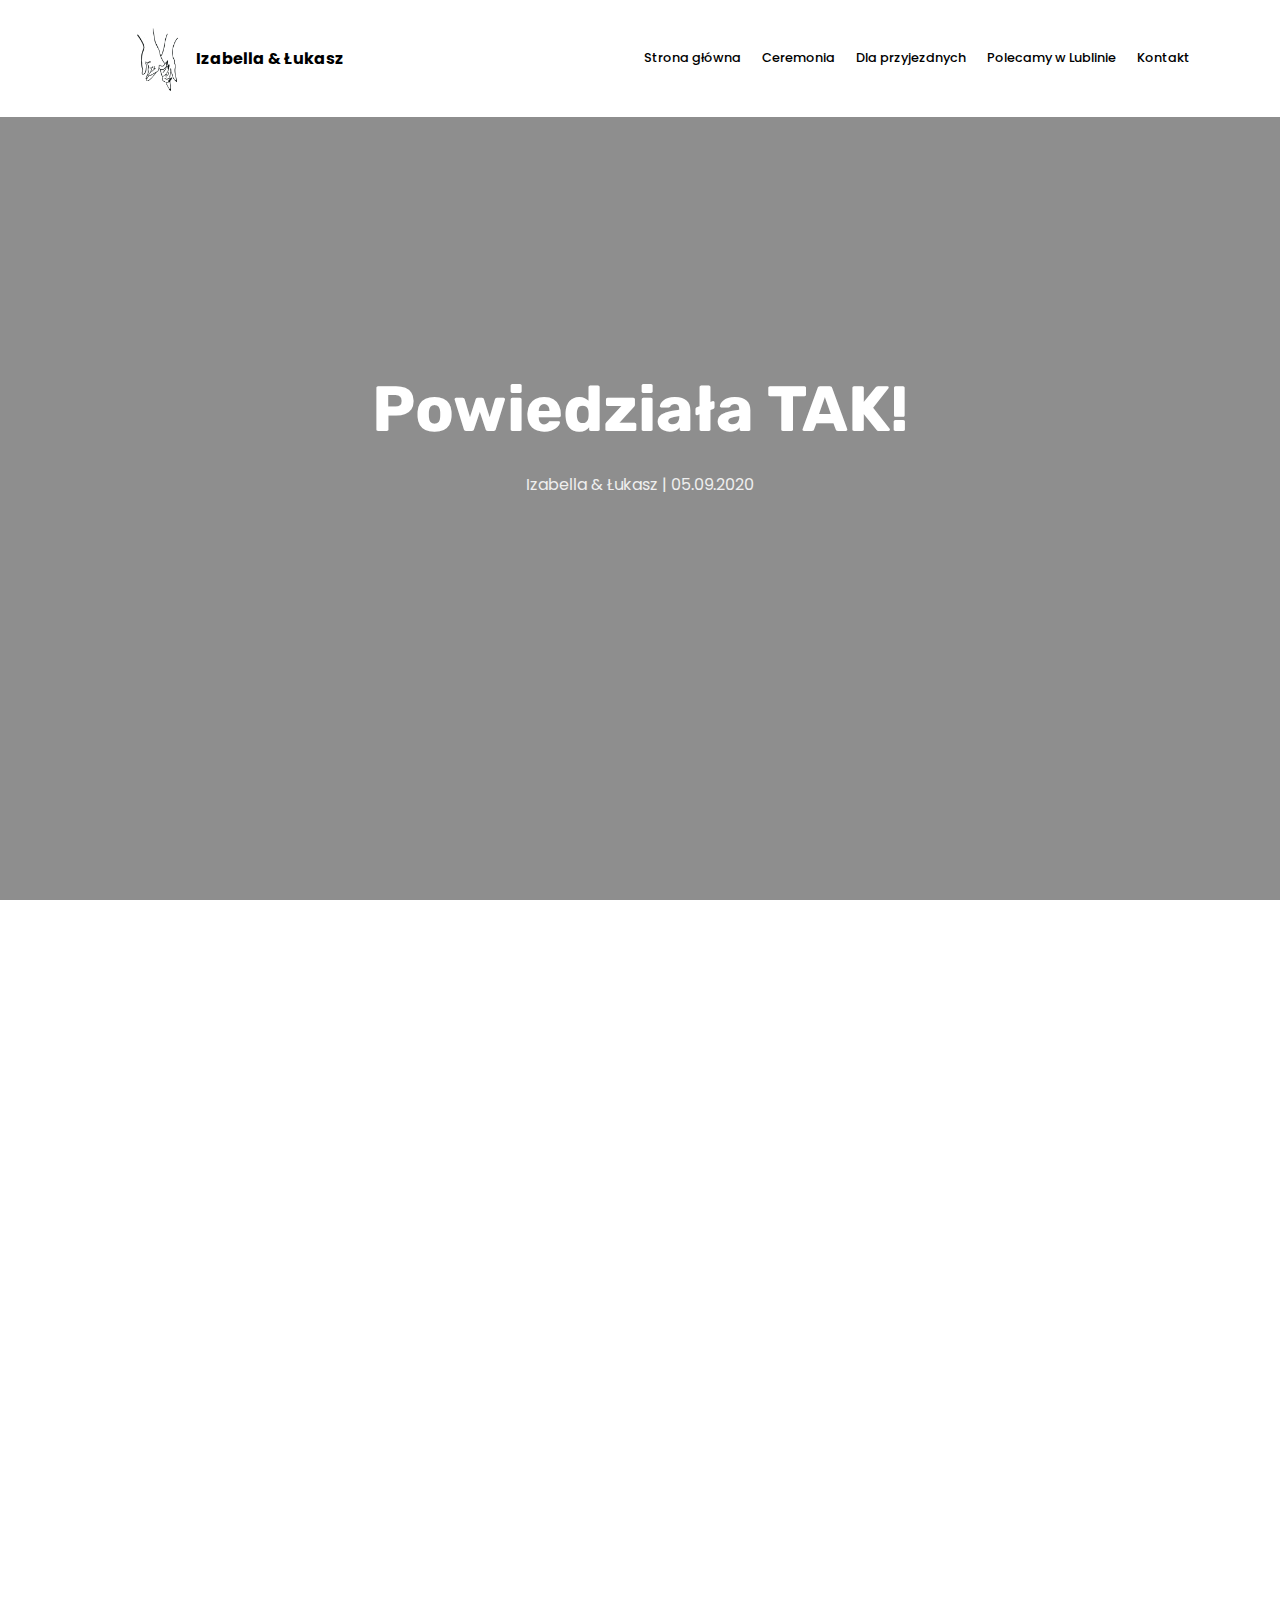
==== commit 5aeec2ea: "Updated index.html" ====
--- a/index.html
+++ b/index.html
@@ -5,15 +5,20 @@
   <meta charset="UTF-8">
   <meta http-equiv="X-UA-Compatible" content="IE=edge">
   <meta name="generator" content="Mobirise v4.12.0, mobirise.com">
+  <meta name="twitter:card" content="summary_large_image"/>
+  <meta name="twitter:image:src" content="assets/images/index-meta.png">
+  <meta property="og:image" content="assets/images/index-meta.png">
+  <meta name="twitter:title" content="Strona główna">
   <meta name="viewport" content="width=device-width, initial-scale=1, minimum-scale=1">
-  <link rel="shortcut icon" href="assets/images/screenshot-2020-02-09-at-22.46.26-700x192.png" type="image/x-icon">
+  <link rel="shortcut icon" href="assets/images/love1-2-270x270.png" type="image/x-icon">
   <meta name="description" content="">
   
-  <title>Home</title>
+  <title>Strona główna</title>
+  <link rel="stylesheet" href="assets/web/assets/mobirise-icons/mobirise-icons.css">
+  <link rel="stylesheet" href="assets/facebook-plugin/style.css">
   <link rel="stylesheet" href="assets/bootstrap/css/bootstrap.min.css">
   <link rel="stylesheet" href="assets/bootstrap/css/bootstrap-grid.min.css">
   <link rel="stylesheet" href="assets/bootstrap/css/bootstrap-reboot.min.css">
-  <link rel="stylesheet" href="assets/facebook-plugin/style.css">
   <link rel="stylesheet" href="assets/animatecss/animate.min.css">
   <link rel="stylesheet" href="assets/tether/tether.min.css">
   <link rel="stylesheet" href="assets/dropdown/css/style.css">
@@ -24,6 +29,21 @@
   
 </head>
 <body>
+
+<!-- Analytics -->
+<!-- Global site tag (gtag.js) - Google Analytics -->
+<script async src="https://www.googletagmanager.com/gtag/js?id=UA-149592517-4"></script>
+<script>
+  window.dataLayer = window.dataLayer || [];
+  function gtag(){dataLayer.push(arguments);}
+  gtag('js', new Date());
+
+  gtag('config', 'UA-149592517-4');
+</script>
+
+<!-- /Analytics -->
+
+
   <section class="menu cid-rQ2BaUkivi" once="menu" id="menu2-1">
 
     
@@ -40,185 +60,142 @@
         <div class="menu-logo">
             <div class="navbar-brand">
                 <span class="navbar-logo">
-                    <a href="https://mobirise.co">
-                        <img src="assets/images/screenshot-2020-02-09-at-22.46.26-700x192.png" alt="hands" title="" style="height: 5.6rem;">
+                    <a href="index.html">
+                        <img src="assets/images/love1-2-270x270.png" alt="hands" title="" style="height: 6.3rem;">
                     </a>
                 </span>
-                
+                <span class="navbar-caption-wrap"><a class="navbar-caption text-black display-7" href="index.html">Izabella &amp; Łukasz</a></span>
             </div>
         </div>
         <div class="collapse navbar-collapse" id="navbarSupportedContent">
-            <ul class="navbar-nav nav-dropdown" data-app-modern-menu="true"><li class="nav-item">
-                    <a class="nav-link link text-black display-4" href="index.html#contacts1-5">Przydatne adresy</a>
-                </li></ul>
-            <div class="navbar-buttons mbr-section-btn"><a class="btn btn-sm btn-black display-4" href="index.html#footer6-b">Kontakt</a></div>
+            <ul class="navbar-nav nav-dropdown nav-right" data-app-modern-menu="true"><li class="nav-item">
+                    <a class="nav-link link text-black display-4" href="index.html">Strona główna</a>
+                </li><li class="nav-item"><a class="nav-link link text-black display-4" href="ceremonia.html">Ceremonia</a></li><li class="nav-item"><a class="nav-link link text-black display-4" href="page5.html">Dla przyjezdnych</a></li><li class="nav-item"><a class="nav-link link text-black display-4" href="polecamy.html">Polecamy w Lublinie</a></li><li class="nav-item"><a class="nav-link link text-black display-4" href="kontakt.html">Kontakt</a></li></ul>
+            
         </div>
     </nav>
 </section>
 
-<section class="engine"><a href="https://mobirise.info/y">free html web templates</a></section><section class="header3 cid-rQ2DOiLZWz mbr-fullscreen" id="header3-4">
-
-    
-
-    
+<section class="engine"><a href="https://mobirise.info/e">make a website for free</a></section><section class="header6 cid-s1eG42L3i9 mbr-fullscreen" data-bg-video="https://www.youtube.com/watch?v=Q9dEwDJ-yLE&amp;feature=share" id="header6-11">
+
+    
+
+    <div class="mbr-overlay" style="opacity: 0.5; background-color: rgb(46, 46, 46);">
+    </div>
 
     <div class="container">
-        <div class="media-container-row">
-            <div class="mbr-figure" style="width: 95%;">
-                <img src="assets/images/love1-3-736x736.png" alt="Mobirise" title="">
-            </div>
-
-            <div class="media-content">
-                <h1 class="mbr-section-title mbr-white pb-3 mbr-fonts-style display-2">Razem ślubujemy!</h1>
+        <div class="row justify-content-md-center">
+            <div class="mbr-white col-md-10">
+                <h1 class="mbr-section-title align-center mbr-bold pb-3 mbr-fonts-style display-1">Powiedziała TAK!</h1>
+                <p class="mbr-text align-center pb-3 mbr-fonts-style display-7">Izabella &amp; Łukasz | 05.09.2020<em><br></em></p>
                 
-                <div class="mbr-section-text mbr-white pb-3 ">
-                    <p class="mbr-text mbr-fonts-style display-7">Już niedługo na tej stronie pojawią się informacje odnośnie noclegu, dojazdu oraz innych ciekawostek związanych z naszym ślubem.<br><br>Dla przyjazdnych przyszykujemy też mały poradnik, co warto zwiedzić w Lubinie i okolicach.&nbsp;<br><br>Pamietajcie, data uroczystości to<strong> 05/09/2020</strong> (sobota). Nie może Was zabraknąć!&nbsp;<br></p>
-                </div>
-                
             </div>
         </div>
     </div>
 
+    
 </section>
 
-<section class="mbr-section contacts1 cid-rQ2GHFSu4q" id="contacts1-5">
-    <!---->
-    
-    <!---->
-    <!--Overlay-->
-    
-    <!--Container-->
+<section class="features18 popup-btn-cards cid-s1gszPGOGW" id="features18-3e">
+
+    
+
+    
     <div class="container">
-        <div class="row">
-            <!--Titles-->
-            <div class="title col-12">
-                
-                
-            </div>
-            <!--Left-->
-            <div class="col-12 col-md-6">
-                <div class="left-block wrapper">
-                    <div class="b b-adress">
-                        <h5 class="align-left mbr-fonts-style m-0 display-7">Kościół na Poczekajce:<br></h5>
-                        <p class="mbr-text align-left mbr-fonts-style display-7">
-                            Aleja Kraśnicka 76, 20-400 Lublin<br>
-                        </p>
-                    </div>
-                    
-                    
-                </div>
-            </div>
-            <!--Right-->
-            <div class="col-12 col-md-6">
-                <div class="google-map"><iframe frameborder="0" style="border:0" src="https://www.google.com/maps/embed/v1/place?key=AIzaSyCy9r70T3NYf3PhvVflTo0_zdif2_IoIYs&amp;q=place_id:ChIJXyqDhMlZIkcRRspW9LSxJ9w" allowfullscreen=""></iframe></div>
-            </div>
+        <h2 class="mbr-section-title pb-3 align-center mbr-fonts-style display-2">
+            Co na stronie</h2>
+        <a href="ceremonia.html" style="cursor: pointer;">
+        <div class="media-container-row pt-5 ">
+            <div class="card p-3 col-12 col-md-6 col-lg-3">
+                <div class="card-wrapper ">
+                    <div class="card-img">
+                        <div class="mbr-overlay"></div>
+                        <div class="mbr-section-btn text-center"><a href="ceremonia.html" class="btn btn-secondary display-4">Więcej</a></div>
+                        <img src="assets/images/unnamed-454x341.jpeg" alt="Mobirise" title="">
+                    </div>
+                    <div class="card-box">
+                        <h4 class="card-title mbr-fonts-style display-7">
+                            Ceremonia i wesele</h4>
+                        <p class="mbr-text mbr-fonts-style align-left display-7">Szczegóły przebiegu ślubu i wesela.</p>
+                    </div>
+                </div>
+            </div>
+          </a>
+<a href="page5.html" style="cursor: pointer;">
+            <div class="card p-3 col-12 col-md-6 col-lg-3">
+                <div class="card-wrapper">
+                    <div class="card-img">
+                        <div class="mbr-overlay"></div>
+                        <div class="mbr-section-btn text-center"><a href="page5.html" class="btn btn-secondary display-4">Więcej</a></div>
+                        <img src="assets/images/lublincompressed-7-986x657.jpeg" alt="Mobirise" title="">
+                    </div>
+                    <div class="card-box">
+                        <h4 class="card-title mbr-fonts-style display-7">
+                            Dla przyjezdnych</h4>
+                        <p class="mbr-text mbr-fonts-style display-7">
+                           Wszytskie informacje, które przydadzą się wszystkim podróżującym.</p>
+                    </div>
+                </div>
+            </div>
+</a>
+<a href="polecamy.html" style="cursor: pointer;">
+            <div class="card p-3 col-12 col-md-6 col-lg-3">
+                <div class="card-wrapper">
+                    <div class="card-img">
+                        <div class="mbr-overlay"></div>
+                        <div class="mbr-section-btn text-center"><a href="polecamy.html" class="btn btn-secondary display-4">Więcej</a></div>
+                        <img src="assets/images/freakshake-450x450.jpeg" alt="Mobirise" title="">
+                    </div>
+                    <div class="card-box">
+                        <h4 class="card-title mbr-fonts-style display-7">
+                            Polecamy w Lublinie</h4>
+                        <p class="mbr-text mbr-fonts-style display-7">
+                            Nasze ulubione miejsca w Lublinie, które możemy z czystym sercem Wam polecić.<br></p>
+                    </div>
+                </div>
+            </div>
+  </a>
+<a href="kontakt.html" style="cursor: pointer;">
+            <div class="card p-3 col-12 col-md-6 col-lg-3">
+                <div class="card-wrapper">
+                    <div class="card-img">
+                        <div class="mbr-overlay"></div>
+                        <div class="mbr-section-btn text-center"><a href="kontakt.html" class="btn btn-secondary display-4">Więcej</a></div>
+                        <img src="assets/images/screenshot-2020-06-07-at-23.48.05-492x396.png" alt="Mobirise" title="">
+                    </div>
+                    <div class="card-box">
+                        <h4 class="card-title mbr-fonts-style display-7">
+                            Kontakt</h4>
+                        <p class="mbr-text mbr-fonts-style display-7">
+                           Jeśli macie jakieś pytania, lub chcecie potwierdzić swoje przybycie, zachęcamy do kontaktu.</p>
+                    </div>
+                </div>
+            </div>
+  </a>
         </div>
     </div>
 </section>
 
-<section class="mbr-section contacts1 cid-rQ2JaXmjPb" id="contacts1-9">
-    <!---->
-    
-    <!---->
-    <!--Overlay-->
-    
-    <!--Container-->
-    <div class="container">
-        <div class="row">
-            <!--Titles-->
-            <div class="title col-12">
-                
-                
-            </div>
-            <!--Left-->
-            <div class="col-12 col-md-6">
-                <div class="left-block wrapper">
-                    <div class="b b-adress">
-                        <h5 class="align-left mbr-fonts-style m-0 display-7">Sala weselna:<br></h5>
-                        <p class="mbr-text align-left mbr-fonts-style display-7">
-                            Motycz 31<br>
-                        </p>
-                    </div>
-                    
-                    
-                </div>
-            </div>
-            <!--Right-->
-            <div class="col-12 col-md-6">
-                <div class="google-map"><iframe frameborder="0" style="border:0" src="https://www.google.com/maps/embed/v1/place?key=AIzaSyCy9r70T3NYf3PhvVflTo0_zdif2_IoIYs&amp;q=place_id:ChIJveHn9UlfIkcRkWAWUikuAtU" allowfullscreen=""></iframe></div>
-            </div>
-        </div>
-    </div>
-</section>
-
-<section class="mbr-section contacts1 cid-rQ2JbAqbNT" id="contacts1-a">
-    <!---->
-    
-    <!---->
-    <!--Overlay-->
-    
-    <!--Container-->
-    <div class="container">
-        <div class="row">
-            <!--Titles-->
-            <div class="title col-12">
-                
-                
-            </div>
-            <!--Left-->
-            <div class="col-12 col-md-6">
-                <div class="left-block wrapper">
-                    <div class="b b-adress">
-                        <h5 class="align-left mbr-fonts-style m-0 display-7">Nocleg dla przyjezdnych:</h5>
-                        <p class="mbr-text align-left mbr-fonts-style display-7">
-                            Aleja Kraśnicka 76, 20-400 Lublin<br>
-                        </p>
-                    </div>
-                    
-                    
-                </div>
-            </div>
-            <!--Right-->
-            <div class="col-12 col-md-6">
-                <div class="google-map"><iframe frameborder="0" style="border:0" src="https://www.google.com/maps/embed/v1/place?key=AIzaSyCy9r70T3NYf3PhvVflTo0_zdif2_IoIYs&amp;q=place_id:ChIJO0RJfGZXIkcRYnQyfqoSaRQ" allowfullscreen=""></iframe></div>
-            </div>
-        </div>
-    </div>
-</section>
-
-<section once="footers" class="cid-rQ2KAAUGoh mbr-reveal" id="footer6-b">
-
-    
-
-    
-
-    <div class="container">
-        <div class="media-container-row align-center mbr-white">
-            <div class="col-12">
-                <p class="mbr-text mb-0 mbr-fonts-style display-7"><strong>
-                    Numery kontantowe:&nbsp;</strong><br>Iza:<strong> <a href="tel:+48 512-268-225"><u>512-268-225</u></a></strong> | Łukasz:&nbsp;<u><a href="tel:+48 697-121-308">697-121-308</a></u><br></p>
-            </div>
-        </div>
-    </div>
-</section>
-
 
   <script src="assets/web/assets/jquery/jquery.min.js"></script>
   <script src="assets/popper/popper.min.js"></script>
-  <script src="assets/bootstrap/js/bootstrap.min.js"></script>
   <script src="https://connect.facebook.net/en_US/sdk.js#xfbml=1&version=v2.5"></script>
   <script src="https://apis.google.com/js/plusone.js"></script>
   <script src="assets/facebook-plugin/facebook-script.js"></script>
+  <script src="assets/bootstrap/js/bootstrap.min.js"></script>
+  <script src="assets/tether/tether.min.js"></script>
+  <script src="assets/smoothscroll/smooth-scroll.js"></script>
+  <script src="assets/touchswipe/jquery.touch-swipe.min.js"></script>
+  <script src="assets/mbr-popup-btns/mbr-popup-btns.js"></script>
   <script src="assets/viewportchecker/jquery.viewportchecker.js"></script>
-  <script src="assets/tether/tether.min.js"></script>
+  <script src="assets/ytplayer/jquery.mb.ytplayer.min.js"></script>
+  <script src="assets/vimeoplayer/jquery.mb.vimeo_player.js"></script>
   <script src="assets/dropdown/js/nav-dropdown.js"></script>
   <script src="assets/dropdown/js/navbar-dropdown.js"></script>
-  <script src="assets/touchswipe/jquery.touch-swipe.min.js"></script>
-  <script src="assets/smoothscroll/smooth-scroll.js"></script>
   <script src="assets/theme/js/script.js"></script>
   
   
  <div id="scrollToTop" class="scrollToTop mbr-arrow-up"><a style="text-align: center;"><i class="mbr-arrow-up-icon mbr-arrow-up-icon-cm cm-icon cm-icon-smallarrow-up"></i></a></div>
     <input name="animation" type="hidden">
   </body>
-</html>+</html>
--- a/assets/web/assets/mobirise-icons/mobirise-icons.css
+++ b/assets/web/assets/mobirise-icons/mobirise-icons.css
@@ -0,0 +1,477 @@
+@font-face {
+  font-family: 'MobiriseIcons';
+  src:  url('mobirise-icons.eot?spat4u');
+  src:  url('mobirise-icons.eot?spat4u#iefix') format('embedded-opentype'),
+    url('mobirise-icons.ttf?spat4u') format('truetype'),
+    url('mobirise-icons.woff?spat4u') format('woff'),
+    url('mobirise-icons.svg?spat4u#MobiriseIcons') format('svg');
+  font-weight: normal;
+  font-style: normal;
+  font-display: swap;
+}
+
+[class^="mbri-"], [class*=" mbri-"] {
+  /* use !important to prevent issues with browser extensions that change fonts */
+  font-family: MobiriseIcons !important;
+  speak: none;
+  font-style: normal;
+  font-weight: normal;
+  font-variant: normal;
+  text-transform: none;
+  line-height: 1;
+
+  /* Better Font Rendering =========== */
+  -webkit-font-smoothing: antialiased;
+  -moz-osx-font-smoothing: grayscale;
+}
+
+.mbri-add-submenu:before {
+  content: "\e900";
+}
+.mbri-alert:before {
+  content: "\e901";
+}
+.mbri-align-center:before {
+  content: "\e902";
+}
+.mbri-align-justify:before {
+  content: "\e903";
+}
+.mbri-align-left:before {
+  content: "\e904";
+}
+.mbri-align-right:before {
+  content: "\e905";
+}
+.mbri-android:before {
+  content: "\e906";
+}
+.mbri-apple:before {
+  content: "\e907";
+}
+.mbri-arrow-down:before {
+  content: "\e908";
+}
+.mbri-arrow-next:before {
+  content: "\e909";
+}
+.mbri-arrow-prev:before {
+  content: "\e90a";
+}
+.mbri-arrow-up:before {
+  content: "\e90b";
+}
+.mbri-bold:before {
+  content: "\e90c";
+}
+.mbri-bookmark:before {
+  content: "\e90d";
+}
+.mbri-bootstrap:before {
+  content: "\e90e";
+}
+.mbri-briefcase:before {
+  content: "\e90f";
+}
+.mbri-browse:before {
+  content: "\e910";
+}
+.mbri-bulleted-list:before {
+  content: "\e911";
+}
+.mbri-calendar:before {
+  content: "\e912";
+}
+.mbri-camera:before {
+  content: "\e913";
+}
+.mbri-cart-add:before {
+  content: "\e914";
+}
+.mbri-cart-full:before {
+  content: "\e915";
+}
+.mbri-cash:before {
+  content: "\e916";
+}
+.mbri-change-style:before {
+  content: "\e917";
+}
+.mbri-chat:before {
+  content: "\e918";
+}
+.mbri-clock:before {
+  content: "\e919";
+}
+.mbri-close:before {
+  content: "\e91a";
+}
+.mbri-cloud:before {
+  content: "\e91b";
+}
+.mbri-code:before {
+  content: "\e91c";
+}
+.mbri-contact-form:before {
+  content: "\e91d";
+}
+.mbri-credit-card:before {
+  content: "\e91e";
+}
+.mbri-cursor-click:before {
+  content: "\e91f";
+}
+.mbri-cust-feedback:before {
+  content: "\e920";
+}
+.mbri-database:before {
+  content: "\e921";
+}
+.mbri-delivery:before {
+  content: "\e922";
+}
+.mbri-desktop:before {
+  content: "\e923";
+}
+.mbri-devices:before {
+  content: "\e924";
+}
+.mbri-down:before {
+  content: "\e925";
+}
+.mbri-download:before {
+  content: "\e989";
+}
+.mbri-drag-n-drop:before {
+  content: "\e927";
+}
+.mbri-drag-n-drop2:before {
+  content: "\e928";
+}
+.mbri-edit:before {
+  content: "\e929";
+}
+.mbri-edit2:before {
+  content: "\e92a";
+}
+.mbri-error:before {
+  content: "\e92b";
+}
+.mbri-extension:before {
+  content: "\e92c";
+}
+.mbri-features:before {
+  content: "\e92d";
+}
+.mbri-file:before {
+  content: "\e92e";
+}
+.mbri-flag:before {
+  content: "\e92f";
+}
+.mbri-folder:before {
+  content: "\e930";
+}
+.mbri-gift:before {
+  content: "\e931";
+}
+.mbri-github:before {
+  content: "\e932";
+}
+.mbri-globe:before {
+  content: "\e933";
+}
+.mbri-globe-2:before {
+  content: "\e934";
+}
+.mbri-growing-chart:before {
+  content: "\e935";
+}
+.mbri-hearth:before {
+  content: "\e936";
+}
+.mbri-help:before {
+  content: "\e937";
+}
+.mbri-home:before {
+  content: "\e938";
+}
+.mbri-hot-cup:before {
+  content: "\e939";
+}
+.mbri-idea:before {
+  content: "\e93a";
+}
+.mbri-image-gallery:before {
+  content: "\e93b";
+}
+.mbri-image-slider:before {
+  content: "\e93c";
+}
+.mbri-info:before {
+  content: "\e93d";
+}
+.mbri-italic:before {
+  content: "\e93e";
+}
+.mbri-key:before {
+  content: "\e93f";
+}
+.mbri-laptop:before {
+  content: "\e940";
+}
+.mbri-layers:before {
+  content: "\e941";
+}
+.mbri-left-right:before {
+  content: "\e942";
+}
+.mbri-left:before {
+  content: "\e943";
+}
+.mbri-letter:before {
+  content: "\e944";
+}
+.mbri-like:before {
+  content: "\e945";
+}
+.mbri-link:before {
+  content: "\e946";
+}
+.mbri-lock:before {
+  content: "\e947";
+}
+.mbri-login:before {
+  content: "\e948";
+}
+.mbri-logout:before {
+  content: "\e949";
+}
+.mbri-magic-stick:before {
+  content: "\e94a";
+}
+.mbri-map-pin:before {
+  content: "\e94b";
+}
+.mbri-menu:before {
+  content: "\e94c";
+}
+.mbri-mobile:before {
+  content: "\e94d";
+}
+.mbri-mobile2:before {
+  content: "\e94e";
+}
+.mbri-mobirise:before {
+  content: "\e94f";
+}
+.mbri-more-horizontal:before {
+  content: "\e950";
+}
+.mbri-more-vertical:before {
+  content: "\e951";
+}
+.mbri-music:before {
+  content: "\e952";
+}
+.mbri-new-file:before {
+  content: "\e953";
+}
+.mbri-numbered-list:before {
+  content: "\e954";
+}
+.mbri-opened-folder:before {
+  content: "\e955";
+}
+.mbri-pages:before {
+  content: "\e956";
+}
+.mbri-paper-plane:before {
+  content: "\e957";
+}
+.mbri-paperclip:before {
+  content: "\e958";
+}
+.mbri-photo:before {
+  content: "\e959";
+}
+.mbri-photos:before {
+  content: "\e95a";
+}
+.mbri-pin:before {
+  content: "\e95b";
+}
+.mbri-play:before {
+  content: "\e95c";
+}
+.mbri-plus:before {
+  content: "\e95d";
+}
+.mbri-preview:before {
+  content: "\e95e";
+}
+.mbri-print:before {
+  content: "\e95f";
+}
+.mbri-protect:before {
+  content: "\e960";
+}
+.mbri-question:before {
+  content: "\e961";
+}
+.mbri-quote-left:before {
+  content: "\e962";
+}
+.mbri-quote-right:before {
+  content: "\e963";
+}
+.mbri-refresh:before {
+  content: "\e964";
+}
+.mbri-responsive:before {
+  content: "\e965";
+}
+.mbri-right:before {
+  content: "\e966";
+}
+.mbri-rocket:before {
+  content: "\e967";
+}
+.mbri-sad-face:before {
+  content: "\e968";
+}
+.mbri-sale:before {
+  content: "\e969";
+}
+.mbri-save:before {
+  content: "\e96a";
+}
+.mbri-search:before {
+  content: "\e96b";
+}
+.mbri-setting:before {
+  content: "\e96c";
+}
+.mbri-setting2:before {
+  content: "\e96d";
+}
+.mbri-setting3:before {
+  content: "\e96e";
+}
+.mbri-share:before {
+  content: "\e96f";
+}
+.mbri-shopping-bag:before {
+  content: "\e970";
+}
+.mbri-shopping-basket:before {
+  content: "\e971";
+}
+.mbri-shopping-cart:before {
+  content: "\e972";
+}
+.mbri-sites:before {
+  content: "\e973";
+}
+.mbri-smile-face:before {
+  content: "\e974";
+}
+.mbri-speed:before {
+  content: "\e975";
+}
+.mbri-star:before {
+  content: "\e976";
+}
+.mbri-success:before {
+  content: "\e977";
+}
+.mbri-sun:before {
+  content: "\e978";
+}
+.mbri-sun2:before {
+  content: "\e979";
+}
+.mbri-tablet:before {
+  content: "\e97a";
+}
+.mbri-tablet-vertical:before {
+  content: "\e97b";
+}
+.mbri-target:before {
+  content: "\e97c";
+}
+.mbri-timer:before {
+  content: "\e97d";
+}
+.mbri-to-ftp:before {
+  content: "\e97e";
+}
+.mbri-to-local-drive:before {
+  content: "\e97f";
+}
+.mbri-touch-swipe:before {
+  content: "\e980";
+}
+.mbri-touch:before {
+  content: "\e981";
+}
+.mbri-trash:before {
+  content: "\e982";
+}
+.mbri-underline:before {
+  content: "\e983";
+}
+.mbri-unlink:before {
+  content: "\e984";
+}
+.mbri-unlock:before {
+  content: "\e985";
+}
+.mbri-up-down:before {
+  content: "\e986";
+}
+.mbri-up:before {
+  content: "\e987";
+}
+.mbri-update:before {
+  content: "\e988";
+}
+.mbri-upload:before {
+ content: "\e926"; 
+}
+.mbri-user:before {
+  content: "\e98a";
+}
+.mbri-user2:before {
+  content: "\e98b";
+}
+.mbri-users:before {
+  content: "\e98c";
+}
+.mbri-video:before {
+  content: "\e98d";
+}
+.mbri-video-play:before {
+  content: "\e98e";
+}
+.mbri-watch:before {
+  content: "\e98f";
+}
+.mbri-website-theme:before {
+  content: "\e990";
+}
+.mbri-wifi:before {
+  content: "\e991";
+}
+.mbri-windows:before {
+  content: "\e992";
+}
+.mbri-zoom-out:before {
+  content: "\e993";
+}
+.mbri-redo:before {
+  content: "\e994";
+}
+.mbri-undo:before {
+  content: "\e995";
+}
--- a/assets/mobirise/css/mbr-additional.css
+++ b/assets/mobirise/css/mbr-additional.css
@@ -1,5 +1,4 @@
 @import url(https://fonts.googleapis.com/css?family=Rubik:300,300i,400,400i,500,500i,700,700i,900,900i&display=swap);
-@import url(https://fonts.googleapis.com/css?family=Abril+Fatface:400&display=swap);
 @import url(https://fonts.googleapis.com/css?family=Poppins:100,100i,200,200i,300,300i,400,400i,500,500i,600,600i,700,700i,800,800i,900,900i&display=swap);
 
 
@@ -11,14 +10,14 @@
 }
 .display-1 {
   font-family: 'Rubik', sans-serif;
-  font-size: 4.25rem;
+  font-size: 4rem;
   font-display: swap;
 }
 .display-1 > .mbr-iconfont {
-  font-size: 6.8rem;
+  font-size: 6.4rem;
 }
 .display-2 {
-  font-family: 'Abril Fatface', display;
+  font-family: 'Rubik', sans-serif;
   font-size: 3rem;
   font-display: swap;
 }
@@ -56,9 +55,9 @@
 /* 0.65 - min scale variable, may vary */
 @media (max-width: 768px) {
   .display-1 {
-    font-size: 3.4rem;
-    font-size: calc( 2.1374999999999997rem + (4.25 - 2.1374999999999997) * ((100vw - 20rem) / (48 - 20)));
-    line-height: calc( 1.4 * (2.1374999999999997rem + (4.25 - 2.1374999999999997) * ((100vw - 20rem) / (48 - 20))));
+    font-size: 3.2rem;
+    font-size: calc( 2.05rem + (4 - 2.05) * ((100vw - 20rem) / (48 - 20)));
+    line-height: calc( 1.4 * (2.05rem + (4 - 2.05) * ((100vw - 20rem) / (48 - 20))));
   }
   .display-2 {
     font-size: 2.4rem;
@@ -97,16 +96,16 @@
   background-color: #ffffff !important;
 }
 .bg-success {
-  background-color: #ffffff !important;
+  background-color: #c1c1c1 !important;
 }
 .bg-info {
   background-color: #ffffff !important;
 }
 .bg-warning {
-  background-color: #ff7f9f !important;
+  background-color: #cc2952 !important;
 }
 .bg-danger {
-  background-color: #b1a374 !important;
+  background-color: #3b7c4d !important;
 }
 .btn-primary,
 .btn-primary:active {
@@ -130,8 +129,8 @@
 }
 .btn-secondary,
 .btn-secondary:active {
-  background-color: #b1a374 !important;
-  border-color: #b1a374 !important;
+  background-color: #232323 !important;
+  border-color: #232323 !important;
   color: #ffffff !important;
 }
 .btn-secondary:hover,
@@ -139,14 +138,14 @@
 .btn-secondary.focus,
 .btn-secondary.active {
   color: #ffffff !important;
-  background-color: #8b7d4e !important;
-  border-color: #8b7d4e !important;
+  background-color: #000000 !important;
+  border-color: #000000 !important;
 }
 .btn-secondary.disabled,
 .btn-secondary:disabled {
   color: #ffffff !important;
-  background-color: #8b7d4e !important;
-  border-color: #8b7d4e !important;
+  background-color: #000000 !important;
+  border-color: #000000 !important;
 }
 .btn-info,
 .btn-info:active {
@@ -170,28 +169,28 @@
 }
 .btn-success,
 .btn-success:active {
-  background-color: #ffffff !important;
-  border-color: #ffffff !important;
-  color: #808080 !important;
+  background-color: #c1c1c1 !important;
+  border-color: #c1c1c1 !important;
+  color: #ffffff !important;
 }
 .btn-success:hover,
 .btn-success:focus,
 .btn-success.focus,
 .btn-success.active {
-  color: #808080 !important;
-  background-color: #d9d9d9 !important;
-  border-color: #d9d9d9 !important;
+  color: #ffffff !important;
+  background-color: #9b9b9b !important;
+  border-color: #9b9b9b !important;
 }
 .btn-success.disabled,
 .btn-success:disabled {
-  color: #808080 !important;
-  background-color: #d9d9d9 !important;
-  border-color: #d9d9d9 !important;
+  color: #ffffff !important;
+  background-color: #9b9b9b !important;
+  border-color: #9b9b9b !important;
 }
 .btn-warning,
 .btn-warning:active {
-  background-color: #ff7f9f !important;
-  border-color: #ff7f9f !important;
+  background-color: #cc2952 !important;
+  border-color: #cc2952 !important;
   color: #ffffff !important;
 }
 .btn-warning:hover,
@@ -199,19 +198,19 @@
 .btn-warning.focus,
 .btn-warning.active {
   color: #ffffff !important;
-  background-color: #ff3266 !important;
-  border-color: #ff3266 !important;
+  background-color: #8c1c38 !important;
+  border-color: #8c1c38 !important;
 }
 .btn-warning.disabled,
 .btn-warning:disabled {
   color: #ffffff !important;
-  background-color: #ff3266 !important;
-  border-color: #ff3266 !important;
+  background-color: #8c1c38 !important;
+  border-color: #8c1c38 !important;
 }
 .btn-danger,
 .btn-danger:active {
-  background-color: #b1a374 !important;
-  border-color: #b1a374 !important;
+  background-color: #3b7c4d !important;
+  border-color: #3b7c4d !important;
   color: #ffffff !important;
 }
 .btn-danger:hover,
@@ -219,14 +218,14 @@
 .btn-danger.focus,
 .btn-danger.active {
   color: #ffffff !important;
-  background-color: #8b7d4e !important;
-  border-color: #8b7d4e !important;
+  background-color: #22482d !important;
+  border-color: #22482d !important;
 }
 .btn-danger.disabled,
 .btn-danger:disabled {
   color: #ffffff !important;
-  background-color: #8b7d4e !important;
-  border-color: #8b7d4e !important;
+  background-color: #22482d !important;
+  border-color: #22482d !important;
 }
 .btn-white {
   color: #333333 !important;
@@ -294,22 +293,22 @@
 .btn-secondary-outline,
 .btn-secondary-outline:active {
   background: none;
-  border-color: #7a6e45;
-  color: #7a6e45;
+  border-color: #000000;
+  color: #000000;
 }
 .btn-secondary-outline:hover,
 .btn-secondary-outline:focus,
 .btn-secondary-outline.focus,
 .btn-secondary-outline.active {
   color: #ffffff;
-  background-color: #b1a374;
-  border-color: #b1a374;
+  background-color: #232323;
+  border-color: #232323;
 }
 .btn-secondary-outline.disabled,
 .btn-secondary-outline:disabled {
   color: #ffffff !important;
-  background-color: #b1a374 !important;
-  border-color: #b1a374 !important;
+  background-color: #232323 !important;
+  border-color: #232323 !important;
 }
 .btn-info-outline,
 .btn-info-outline:active {
@@ -334,62 +333,62 @@
 .btn-success-outline,
 .btn-success-outline:active {
   background: none;
-  border-color: #cccccc;
-  color: #cccccc;
+  border-color: #8e8e8e;
+  color: #8e8e8e;
 }
 .btn-success-outline:hover,
 .btn-success-outline:focus,
 .btn-success-outline.focus,
 .btn-success-outline.active {
-  color: #808080;
-  background-color: #ffffff;
-  border-color: #ffffff;
+  color: #ffffff;
+  background-color: #c1c1c1;
+  border-color: #c1c1c1;
 }
 .btn-success-outline.disabled,
 .btn-success-outline:disabled {
-  color: #808080 !important;
-  background-color: #ffffff !important;
-  border-color: #ffffff !important;
+  color: #ffffff !important;
+  background-color: #c1c1c1 !important;
+  border-color: #c1c1c1 !important;
 }
 .btn-warning-outline,
 .btn-warning-outline:active {
   background: none;
-  border-color: #ff1952;
-  color: #ff1952;
+  border-color: #771830;
+  color: #771830;
 }
 .btn-warning-outline:hover,
 .btn-warning-outline:focus,
 .btn-warning-outline.focus,
 .btn-warning-outline.active {
   color: #ffffff;
-  background-color: #ff7f9f;
-  border-color: #ff7f9f;
+  background-color: #cc2952;
+  border-color: #cc2952;
 }
 .btn-warning-outline.disabled,
 .btn-warning-outline:disabled {
   color: #ffffff !important;
-  background-color: #ff7f9f !important;
-  border-color: #ff7f9f !important;
+  background-color: #cc2952 !important;
+  border-color: #cc2952 !important;
 }
 .btn-danger-outline,
 .btn-danger-outline:active {
   background: none;
-  border-color: #7a6e45;
-  color: #7a6e45;
+  border-color: #1a3722;
+  color: #1a3722;
 }
 .btn-danger-outline:hover,
 .btn-danger-outline:focus,
 .btn-danger-outline.focus,
 .btn-danger-outline.active {
   color: #ffffff;
-  background-color: #b1a374;
-  border-color: #b1a374;
+  background-color: #3b7c4d;
+  border-color: #3b7c4d;
 }
 .btn-danger-outline.disabled,
 .btn-danger-outline:disabled {
   color: #ffffff !important;
-  background-color: #b1a374 !important;
-  border-color: #b1a374 !important;
+  background-color: #3b7c4d !important;
+  border-color: #3b7c4d !important;
 }
 .btn-black-outline,
 .btn-black-outline:active {
@@ -429,19 +428,19 @@
   color: #ffffff !important;
 }
 .text-secondary {
-  color: #b1a374 !important;
+  color: #232323 !important;
 }
 .text-success {
-  color: #ffffff !important;
+  color: #c1c1c1 !important;
 }
 .text-info {
   color: #ffffff !important;
 }
 .text-warning {
-  color: #ff7f9f !important;
+  color: #cc2952 !important;
 }
 .text-danger {
-  color: #b1a374 !important;
+  color: #3b7c4d !important;
 }
 .text-white {
   color: #ffffff !important;
@@ -455,11 +454,11 @@
 }
 a.text-secondary:hover,
 a.text-secondary:focus {
-  color: #7a6e45 !important;
+  color: #000000 !important;
 }
 a.text-success:hover,
 a.text-success:focus {
-  color: #cccccc !important;
+  color: #8e8e8e !important;
 }
 a.text-info:hover,
 a.text-info:focus {
@@ -467,11 +466,11 @@
 }
 a.text-warning:hover,
 a.text-warning:focus {
-  color: #ff1952 !important;
+  color: #771830 !important;
 }
 a.text-danger:hover,
 a.text-danger:focus {
-  color: #7a6e45 !important;
+  color: #1a3722 !important;
 }
 a.text-white:hover,
 a.text-white:focus {
@@ -488,10 +487,10 @@
   background-color: #ffffff;
 }
 .alert-warning {
-  background-color: #ff7f9f;
+  background-color: #cc2952;
 }
 .alert-danger {
-  background-color: #b1a374;
+  background-color: #3b7c4d;
 }
 .mbr-section-btn a.btn:not(.btn-form) {
   border-radius: 100px;
@@ -537,11 +536,11 @@
 }
 .mbr-plan-header.bg-warning .mbr-plan-subtitle,
 .mbr-plan-header.bg-warning .mbr-plan-price-desc {
-  color: #ffffff;
+  color: #f5ccd6;
 }
 .mbr-plan-header.bg-danger .mbr-plan-subtitle,
 .mbr-plan-header.bg-danger .mbr-plan-price-desc {
-  color: #dfd9c6;
+  color: #78bf8b;
 }
 /* Scroll to top button*/
 #scrollToTop a {
@@ -683,8 +682,8 @@
 }
 .xdsoft_datetimepicker .xdsoft_calendar td:hover,
 .xdsoft_datetimepicker .xdsoft_timepicker .xdsoft_time_box > div > div:hover {
-  color: #000000 !important;
-  background: #b1a374 !important;
+  color: #ffffff !important;
+  background: #232323 !important;
   box-shadow: none !important;
 }
 .lazy-bg {
@@ -947,6 +946,10 @@
 .cid-rQ2BaUkivi .collapsed .navbar-collapse.show .navbar-nav .nav-item {
   clear: both;
 }
+.cid-rQ2BaUkivi .collapsed .navbar-collapse.collapsing .navbar-nav .nav-item:last-child,
+.cid-rQ2BaUkivi .collapsed .navbar-collapse.show .navbar-nav .nav-item:last-child {
+  margin-bottom: 1rem;
+}
 .cid-rQ2BaUkivi .collapsed .navbar-collapse.collapsing .navbar-buttons,
 .cid-rQ2BaUkivi .collapsed .navbar-collapse.show .navbar-buttons {
   text-align: center;
@@ -957,7 +960,7 @@
 }
 @media (min-width: 1024px) {
   .cid-rQ2BaUkivi .collapsed:not(.navbar-short) .navbar-collapse {
-    max-height: calc(98.5vh - 5.6rem);
+    max-height: calc(98.5vh - 6.3rem);
   }
 }
 .cid-rQ2BaUkivi .collapsed button.navbar-toggler {
@@ -1048,6 +1051,10 @@
   .cid-rQ2BaUkivi .navbar-collapse.show .navbar-nav .nav-item {
     clear: both;
   }
+  .cid-rQ2BaUkivi .navbar-collapse.collapsing .navbar-nav .nav-item:last-child,
+  .cid-rQ2BaUkivi .navbar-collapse.show .navbar-nav .nav-item:last-child {
+    margin-bottom: 1rem;
+  }
   .cid-rQ2BaUkivi .navbar-collapse.collapsing .navbar-buttons,
   .cid-rQ2BaUkivi .navbar-collapse.show .navbar-buttons {
     text-align: center;
@@ -1111,60 +1118,634 @@
 .cid-rQ2BaUkivi .dropdown-item:hover {
   color: #767676 !important;
 }
-.cid-rQ2DOiLZWz {
+.cid-s1eG42L3i9 .mbr-text,
+.cid-s1eG42L3i9 .mbr-section-btn {
+  color: #efefef;
+}
+.cid-s1gszPGOGW {
+  padding-top: 120px;
+  padding-bottom: 120px;
   background-color: #ffffff;
 }
+.cid-s1gszPGOGW .mbr-section-subtitle,
+.cid-s1gszPGOGW .mbr-text {
+  color: #767676;
+}
+.cid-s1gszPGOGW .card {
+  display: -webkit-flex;
+  position: relative;
+  justify-content: center;
+  -webkit-justify-content: center;
+}
+.cid-s1gszPGOGW .card-wrapper {
+  height: 100%;
+  box-shadow: 0px 0px 0px 0px rgba(0, 0, 0, 0);
+  transition: box-shadow 0.3s;
+}
+.cid-s1gszPGOGW .card-wrapper .card-img {
+  display: -webkit-flex;
+  flex-direction: column;
+  align-items: center;
+  justify-content: center;
+  position: relative;
+  overflow: hidden;
+  border-bottom-right-radius: 0;
+  border-bottom-left-radius: 0;
+  -webkit-flex-direction: column;
+  -webkit-align-items: center;
+  -webkit-justify-content: center;
+}
+.cid-s1gszPGOGW .card-wrapper .card-img .mbr-overlay {
+  background-color: #ffffff;
+  display: none;
+  transition: opacity .3s;
+}
+.cid-s1gszPGOGW .card-wrapper .card-img .mbr-section-btn {
+  position: absolute;
+  transition: opacity .3s;
+  width: 100%;
+  left: 0;
+  top: 50%;
+  height: auto;
+  transform: translateY(-50%);
+}
+.cid-s1gszPGOGW .card-wrapper .card-img img {
+  width: 100%;
+}
+.cid-s1gszPGOGW .card-wrapper .card-box {
+  background-color: #ffffff;
+  padding: 0 2rem 2rem 2rem;
+  border-bottom-left-radius: 0;
+  border-bottom-right-radius: 0;
+}
+.cid-s1gszPGOGW .card-wrapper .card-box h4 {
+  font-weight: 500;
+  margin-bottom: 0;
+  padding-top: 2rem;
+}
+.cid-s1gszPGOGW .card-wrapper .card-box p {
+  margin-bottom: 0;
+  padding-top: 1.5rem;
+}
+.cid-s1gszPGOGW .card-wrapper:hover {
+  box-shadow: 0px 0px 30px 0px rgba(0, 0, 0, 0.05);
+}
+.cid-s1gszPGOGW .card-img .mbr-overlay {
+  display: block !important;
+  opacity: 0;
+}
+.cid-s1gszPGOGW .card-img .mbr-section-btn {
+  opacity: 0;
+}
+.cid-s1gszPGOGW .card-img:hover .mbr-overlay {
+  opacity: .5;
+}
+.cid-s1gszPGOGW .card-img:hover .mbr-section-btn {
+  opacity: 1;
+}
+.cid-s1gszPGOGW .mbr-text {
+  color: #232323;
+}
+.cid-rQ2BaUkivi .navbar {
+  background: #ffffff;
+  transition: none;
+  min-height: 77px;
+  padding: .5rem 0;
+}
+.cid-rQ2BaUkivi .navbar-dropdown.bg-color.transparent.opened {
+  background: #ffffff;
+}
+.cid-rQ2BaUkivi a {
+  font-style: normal;
+}
+.cid-rQ2BaUkivi .nav-item span {
+  padding-right: 0.4em;
+  line-height: 0.5em;
+  vertical-align: text-bottom;
+  position: relative;
+  text-decoration: none;
+}
+.cid-rQ2BaUkivi .nav-item a {
+  display: -webkit-flex;
+  align-items: center;
+  justify-content: center;
+  padding: 0.7rem 0 !important;
+  margin: 0rem .65rem !important;
+  -webkit-align-items: center;
+  -webkit-justify-content: center;
+}
+.cid-rQ2BaUkivi .nav-item:focus,
+.cid-rQ2BaUkivi .nav-link:focus {
+  outline: none;
+}
+.cid-rQ2BaUkivi .btn {
+  padding: 0.4rem 1.5rem;
+  display: -webkit-inline-flex;
+  align-items: center;
+  -webkit-align-items: center;
+}
+.cid-rQ2BaUkivi .btn .mbr-iconfont {
+  font-size: 1.6rem;
+}
+.cid-rQ2BaUkivi .menu-logo {
+  margin-right: auto;
+}
+.cid-rQ2BaUkivi .menu-logo .navbar-brand {
+  display: flex;
+  margin-left: 5rem;
+  padding: 0;
+  transition: padding .2s;
+  min-height: 3.8rem;
+  -webkit-align-items: center;
+  align-items: center;
+}
+.cid-rQ2BaUkivi .menu-logo .navbar-brand .navbar-caption-wrap {
+  display: flex;
+  -webkit-align-items: center;
+  align-items: center;
+  word-break: break-word;
+  min-width: 7rem;
+  margin: .3rem 0;
+}
+.cid-rQ2BaUkivi .menu-logo .navbar-brand .navbar-caption-wrap .navbar-caption {
+  line-height: 1.2rem !important;
+  padding-right: 2rem;
+}
+.cid-rQ2BaUkivi .menu-logo .navbar-brand .navbar-logo {
+  font-size: 4rem;
+  transition: font-size 0.25s;
+}
+.cid-rQ2BaUkivi .menu-logo .navbar-brand .navbar-logo img {
+  display: flex;
+}
+.cid-rQ2BaUkivi .menu-logo .navbar-brand .navbar-logo .mbr-iconfont {
+  transition: font-size 0.25s;
+}
+.cid-rQ2BaUkivi .menu-logo .navbar-brand .navbar-logo a {
+  display: inline-flex;
+}
+.cid-rQ2BaUkivi .navbar-toggleable-sm .navbar-collapse {
+  justify-content: flex-end;
+  -webkit-justify-content: flex-end;
+  padding-right: 5rem;
+  width: auto;
+}
+.cid-rQ2BaUkivi .navbar-toggleable-sm .navbar-collapse .navbar-nav {
+  flex-wrap: wrap;
+  -webkit-flex-wrap: wrap;
+  padding-left: 0;
+}
+.cid-rQ2BaUkivi .navbar-toggleable-sm .navbar-collapse .navbar-nav .nav-item {
+  -webkit-align-self: center;
+  align-self: center;
+}
+.cid-rQ2BaUkivi .navbar-toggleable-sm .navbar-collapse .navbar-buttons {
+  padding-left: 0;
+  padding-bottom: 0;
+}
+.cid-rQ2BaUkivi .dropdown .dropdown-menu {
+  background: #ffffff;
+  display: none;
+  position: absolute;
+  min-width: 5rem;
+  padding-top: 1.4rem;
+  padding-bottom: 1.4rem;
+  text-align: left;
+}
+.cid-rQ2BaUkivi .dropdown .dropdown-menu .dropdown-item {
+  width: auto;
+  padding: 0.235em 1.5385em 0.235em 1.5385em !important;
+}
+.cid-rQ2BaUkivi .dropdown .dropdown-menu .dropdown-item::after {
+  right: 0.5rem;
+}
+.cid-rQ2BaUkivi .dropdown .dropdown-menu .dropdown-submenu {
+  margin: 0;
+}
+.cid-rQ2BaUkivi .dropdown.open > .dropdown-menu {
+  display: block;
+}
+.cid-rQ2BaUkivi .navbar-toggleable-sm.opened:after {
+  position: absolute;
+  width: 100vw;
+  height: 100vh;
+  content: '';
+  background-color: rgba(0, 0, 0, 0.1);
+  left: 0;
+  bottom: 0;
+  transform: translateY(100%);
+  -webkit-transform: translateY(100%);
+  z-index: 1000;
+}
+.cid-rQ2BaUkivi .navbar.navbar-short {
+  min-height: 60px;
+  transition: all .2s;
+}
+.cid-rQ2BaUkivi .navbar.navbar-short .navbar-toggler-right {
+  top: 20px;
+}
+.cid-rQ2BaUkivi .navbar.navbar-short .navbar-logo a {
+  font-size: 2.5rem !important;
+  line-height: 2.5rem;
+  transition: font-size 0.25s;
+}
+.cid-rQ2BaUkivi .navbar.navbar-short .navbar-logo a .mbr-iconfont {
+  font-size: 2.5rem !important;
+}
+.cid-rQ2BaUkivi .navbar.navbar-short .navbar-logo a img {
+  height: 3rem !important;
+}
+.cid-rQ2BaUkivi .navbar.navbar-short .navbar-brand {
+  min-height: 3rem;
+}
+.cid-rQ2BaUkivi button.navbar-toggler {
+  width: 31px;
+  height: 18px;
+  cursor: pointer;
+  transition: all .2s;
+  top: 1.5rem;
+  right: 1rem;
+}
+.cid-rQ2BaUkivi button.navbar-toggler:focus {
+  outline: none;
+}
+.cid-rQ2BaUkivi button.navbar-toggler .hamburger span {
+  position: absolute;
+  right: 0;
+  width: 30px;
+  height: 2px;
+  border-right: 5px;
+  background-color: #333333;
+}
+.cid-rQ2BaUkivi button.navbar-toggler .hamburger span:nth-child(1) {
+  top: 0;
+  transition: all .2s;
+}
+.cid-rQ2BaUkivi button.navbar-toggler .hamburger span:nth-child(2) {
+  top: 8px;
+  transition: all .15s;
+}
+.cid-rQ2BaUkivi button.navbar-toggler .hamburger span:nth-child(3) {
+  top: 8px;
+  transition: all .15s;
+}
+.cid-rQ2BaUkivi button.navbar-toggler .hamburger span:nth-child(4) {
+  top: 16px;
+  transition: all .2s;
+}
+.cid-rQ2BaUkivi nav.opened .hamburger span:nth-child(1) {
+  top: 8px;
+  width: 0;
+  opacity: 0;
+  right: 50%;
+  transition: all .2s;
+}
+.cid-rQ2BaUkivi nav.opened .hamburger span:nth-child(2) {
+  -webkit-transform: rotate(45deg);
+  transform: rotate(45deg);
+  transition: all .25s;
+}
+.cid-rQ2BaUkivi nav.opened .hamburger span:nth-child(3) {
+  -webkit-transform: rotate(-45deg);
+  transform: rotate(-45deg);
+  transition: all .25s;
+}
+.cid-rQ2BaUkivi nav.opened .hamburger span:nth-child(4) {
+  top: 8px;
+  width: 0;
+  opacity: 0;
+  right: 50%;
+  transition: all .2s;
+}
+.cid-rQ2BaUkivi .collapsed.navbar-expand {
+  flex-direction: column;
+  -webkit-flex-direction: column;
+}
+.cid-rQ2BaUkivi .collapsed .btn {
+  display: -webkit-flex;
+}
+.cid-rQ2BaUkivi .collapsed .navbar-collapse {
+  display: none !important;
+  padding-right: 0 !important;
+}
+.cid-rQ2BaUkivi .collapsed .navbar-collapse.collapsing,
+.cid-rQ2BaUkivi .collapsed .navbar-collapse.show {
+  display: block !important;
+}
+.cid-rQ2BaUkivi .collapsed .navbar-collapse.collapsing .navbar-nav,
+.cid-rQ2BaUkivi .collapsed .navbar-collapse.show .navbar-nav {
+  display: block;
+  text-align: center;
+}
+.cid-rQ2BaUkivi .collapsed .navbar-collapse.collapsing .navbar-nav .nav-item,
+.cid-rQ2BaUkivi .collapsed .navbar-collapse.show .navbar-nav .nav-item {
+  clear: both;
+}
+.cid-rQ2BaUkivi .collapsed .navbar-collapse.collapsing .navbar-nav .nav-item:last-child,
+.cid-rQ2BaUkivi .collapsed .navbar-collapse.show .navbar-nav .nav-item:last-child {
+  margin-bottom: 1rem;
+}
+.cid-rQ2BaUkivi .collapsed .navbar-collapse.collapsing .navbar-buttons,
+.cid-rQ2BaUkivi .collapsed .navbar-collapse.show .navbar-buttons {
+  text-align: center;
+}
+.cid-rQ2BaUkivi .collapsed .navbar-collapse.collapsing .navbar-buttons:last-child,
+.cid-rQ2BaUkivi .collapsed .navbar-collapse.show .navbar-buttons:last-child {
+  margin-bottom: 1rem;
+}
+@media (min-width: 1024px) {
+  .cid-rQ2BaUkivi .collapsed:not(.navbar-short) .navbar-collapse {
+    max-height: calc(98.5vh - 6.3rem);
+  }
+}
+.cid-rQ2BaUkivi .collapsed button.navbar-toggler {
+  display: block;
+}
+.cid-rQ2BaUkivi .collapsed .navbar-brand {
+  margin-left: 1rem !important;
+}
+.cid-rQ2BaUkivi .collapsed .navbar-toggleable-sm {
+  flex-direction: column;
+  -webkit-flex-direction: column;
+}
+.cid-rQ2BaUkivi .collapsed .dropdown .dropdown-menu {
+  width: 100%;
+  text-align: center;
+  position: relative;
+  opacity: 0;
+  overflow: hidden;
+  display: block;
+  height: 0;
+  visibility: hidden;
+  padding: 0;
+  transition-duration: .5s;
+  transition-property: opacity,padding,height;
+}
+.cid-rQ2BaUkivi .collapsed .dropdown.open > .dropdown-menu {
+  position: relative;
+  opacity: 1;
+  height: auto;
+  padding: 1.4rem 0;
+  visibility: visible;
+}
+.cid-rQ2BaUkivi .collapsed .dropdown .dropdown-submenu {
+  left: 0;
+  text-align: center;
+  width: 100%;
+}
+.cid-rQ2BaUkivi .collapsed .dropdown .dropdown-toggle[data-toggle="dropdown-submenu"]::after {
+  margin-top: 0;
+  position: inherit;
+  right: 0;
+  top: 50%;
+  display: inline-block;
+  width: 0;
+  height: 0;
+  margin-left: .3em;
+  vertical-align: middle;
+  content: "";
+  border-top: .30em solid;
+  border-right: .30em solid transparent;
+  border-left: .30em solid transparent;
+}
+@media (max-width: 1023px) {
+  .cid-rQ2BaUkivi.navbar-expand {
+    flex-direction: column;
+    -webkit-flex-direction: column;
+  }
+  .cid-rQ2BaUkivi img {
+    height: 3.8rem !important;
+  }
+  .cid-rQ2BaUkivi .btn {
+    display: -webkit-flex;
+  }
+  .cid-rQ2BaUkivi button.navbar-toggler {
+    display: block;
+  }
+  .cid-rQ2BaUkivi .navbar-brand {
+    margin-left: 1rem !important;
+  }
+  .cid-rQ2BaUkivi .navbar-toggleable-sm {
+    flex-direction: column;
+    -webkit-flex-direction: column;
+  }
+  .cid-rQ2BaUkivi .navbar-collapse {
+    display: none !important;
+    padding-right: 0 !important;
+  }
+  .cid-rQ2BaUkivi .navbar-collapse.collapsing,
+  .cid-rQ2BaUkivi .navbar-collapse.show {
+    display: block !important;
+  }
+  .cid-rQ2BaUkivi .navbar-collapse.collapsing .navbar-nav,
+  .cid-rQ2BaUkivi .navbar-collapse.show .navbar-nav {
+    display: block;
+    text-align: center;
+  }
+  .cid-rQ2BaUkivi .navbar-collapse.collapsing .navbar-nav .nav-item,
+  .cid-rQ2BaUkivi .navbar-collapse.show .navbar-nav .nav-item {
+    clear: both;
+  }
+  .cid-rQ2BaUkivi .navbar-collapse.collapsing .navbar-nav .nav-item:last-child,
+  .cid-rQ2BaUkivi .navbar-collapse.show .navbar-nav .nav-item:last-child {
+    margin-bottom: 1rem;
+  }
+  .cid-rQ2BaUkivi .navbar-collapse.collapsing .navbar-buttons,
+  .cid-rQ2BaUkivi .navbar-collapse.show .navbar-buttons {
+    text-align: center;
+  }
+  .cid-rQ2BaUkivi .navbar-collapse.collapsing .navbar-buttons:last-child,
+  .cid-rQ2BaUkivi .navbar-collapse.show .navbar-buttons:last-child {
+    margin-bottom: 1rem;
+  }
+  .cid-rQ2BaUkivi .dropdown .dropdown-menu {
+    width: 100%;
+    text-align: center;
+    position: relative;
+    opacity: 0;
+    overflow: hidden;
+    display: block;
+    height: 0;
+    visibility: hidden;
+    padding: 0;
+    transition-duration: .5s;
+    transition-property: opacity,padding,height;
+  }
+  .cid-rQ2BaUkivi .dropdown.open > .dropdown-menu {
+    position: relative;
+    opacity: 1;
+    height: auto;
+    padding: 1.4rem 0;
+    visibility: visible;
+  }
+  .cid-rQ2BaUkivi .dropdown .dropdown-submenu {
+    left: 0;
+    text-align: center;
+    width: 100%;
+  }
+  .cid-rQ2BaUkivi .dropdown .dropdown-toggle[data-toggle="dropdown-submenu"]::after {
+    margin-top: 0;
+    position: inherit;
+    right: 0;
+    top: 50%;
+    display: inline-block;
+    width: 0;
+    height: 0;
+    margin-left: .3em;
+    vertical-align: middle;
+    content: "";
+    border-top: .30em solid;
+    border-right: .30em solid transparent;
+    border-left: .30em solid transparent;
+  }
+}
+@media (min-width: 767px) {
+  .cid-rQ2BaUkivi .menu-logo {
+    flex-shrink: 0;
+    -webkit-flex-shrink: 0;
+  }
+}
+.cid-rQ2BaUkivi .navbar-collapse {
+  flex-basis: auto;
+  -webkit-flex-basis: auto;
+}
+.cid-rQ2BaUkivi .nav-link:hover,
+.cid-rQ2BaUkivi .dropdown-item:hover {
+  color: #767676 !important;
+}
+.cid-s1grt9rqG0 {
+  padding-top: 120px;
+  padding-bottom: 120px;
+  background-color: #ffffff;
+}
+.cid-s1grt9rqG0 .mbr-section-subtitle {
+  color: #767676;
+  font-weight: 300;
+}
+.cid-s1grt9rqG0 .number-wrap {
+  color: #232323;
+  border-color: rgba(255, 255, 255, 0.15);
+  position: relative;
+  display: inline-block;
+  text-align: center;
+  padding: 5px 10px 13px 10px;
+  margin: 0;
+  min-width: 118px;
+  border-radius: 2px;
+  max-width: 100%;
+}
+.cid-s1grt9rqG0 .number {
+  font-style: normal;
+  font-weight: 700;
+  font-size: 55px;
+  text-transform: none;
+  letter-spacing: -2px;
+  word-spacing: 0;
+  line-height: 1.3;
+  color: #232323;
+}
+.cid-s1grt9rqG0 .period {
+  display: block;
+  padding-top: 2px;
+  border-top: 1px solid rgba(0, 0, 0, 0.1);
+}
+.cid-s1grt9rqG0 .dot {
+  position: absolute;
+  top: -10px;
+  right: -1em;
+  width: 1em;
+  display: block;
+  height: 83%;
+  overflow: hidden;
+  font-style: normal;
+  font-weight: 700;
+  font-size: 55px;
+  line-height: 89.65px;
+  text-transform: none;
+  letter-spacing: 0;
+  word-spacing: 0;
+  color: #232323;
+}
+.cid-s1grt9rqG0 .countdown-cont {
+  max-width: 700px;
+  margin: 0 auto;
+}
+@media (max-width: 768px) {
+  .cid-s1grt9rqG0 .dot {
+    display: none;
+  }
+}
+@media (max-width: 543px) {
+  .cid-s1grt9rqG0 .number-wrap {
+    margin-bottom: 15px;
+  }
+}
+@media (max-width: 550px) {
+  .cid-s1grt9rqG0 .col-xs-3 {
+    padding-left: 0;
+    padding-right: 0;
+    max-width: 25%;
+    flex: 0 0 25%;
+  }
+  .cid-s1grt9rqG0 .number-wrap {
+    min-width: auto;
+  }
+}
+@media (max-width: 440px) {
+  .cid-s1grt9rqG0 .number,
+  .cid-s1grt9rqG0 .dot {
+    font-size: 40px;
+  }
+}
+@media (max-width: 380px) {
+  .cid-s1grt9rqG0 .period {
+    font-size: 0.8rem;
+  }
+}
+.cid-s1eemRPlFE {
+  padding-top: 135px;
+  padding-bottom: 135px;
+  background-image: url("../../../assets/images/586e31f670145-p-780x585.jpg");
+}
+.cid-s1erTLpU6l {
+  padding-top: 120px;
+  padding-bottom: 120px;
+  background-color: #ffffff;
+}
 @media (min-width: 992px) {
-  .cid-rQ2DOiLZWz .mbr-figure {
+  .cid-s1erTLpU6l .mbr-figure {
     padding-right: 4rem;
   }
 }
 @media (max-width: 991px) {
-  .cid-rQ2DOiLZWz .mbr-figure {
+  .cid-s1erTLpU6l .mbr-figure {
     padding-bottom: 3rem;
   }
 }
 @media (max-width: 767px) {
-  .cid-rQ2DOiLZWz .mbr-text {
+  .cid-s1erTLpU6l .mbr-text {
     text-align: center;
   }
 }
-.cid-rQ2DOiLZWz .mbr-text,
-.cid-rQ2DOiLZWz .mbr-section-btn {
-  color: #232323;
-}
-.cid-rQ2DOiLZWz H1 {
-  color: #232323;
-}
-.cid-rQ2DOiLZWz H3 {
-  color: #232323;
-}
-.cid-rQ2GHFSu4q {
-  padding-top: 0px;
-  padding-bottom: 30px;
-  background-color: #ffffff;
-}
-.cid-rQ2GHFSu4q div.b {
-  padding-top: 2rem;
-}
-.cid-rQ2GHFSu4q .mbr-text {
-  color: #767676;
-  margin: 0;
-  padding-top: 1.5rem;
-}
-.cid-rQ2GHFSu4q a:not([href]):not([tabindex]) {
-  color: #fff;
-  border-radius: 3px;
-}
-.cid-rQ2GHFSu4q .google-map {
-  height: 15rem;
+.cid-s1erTLpU6l .mbr-text,
+.cid-s1erTLpU6l .mbr-section-btn {
+  color: #232323;
+}
+.cid-s1erTLpU6l H1 {
+  color: #232323;
+}
+.cid-s1erTLpU6l H3 {
+  color: #232323;
+}
+.cid-s1enxhrttX .google-map {
+  height: 25rem;
   position: relative;
 }
-.cid-rQ2GHFSu4q .google-map iframe {
+.cid-s1enxhrttX .google-map iframe {
   height: 100%;
   width: 100%;
 }
-.cid-rQ2GHFSu4q .google-map [data-state-details] {
+.cid-s1enxhrttX .google-map [data-state-details] {
   color: #6b6763;
   font-family: Montserrat;
   height: 1.5em;
@@ -1176,49 +1757,215 @@
   top: 50%;
   width: 100%;
 }
-.cid-rQ2GHFSu4q .google-map[data-state] {
+.cid-s1enxhrttX .google-map[data-state] {
   background: #e9e5dc;
 }
-.cid-rQ2GHFSu4q .google-map[data-state="loading"] [data-state-details] {
+.cid-s1enxhrttX .google-map[data-state="loading"] [data-state-details] {
   display: none;
 }
-.cid-rQ2GHFSu4q div.left-block.wrapper {
+.cid-s1eITquLZr {
+  padding-top: 0px;
+  padding-bottom: 0px;
+  background-color: #ffffff;
+  overflow: hidden;
+}
+.cid-s1eITquLZr .mbr-slider .carousel-control {
+  background: #1b1b1b;
+}
+.cid-s1eITquLZr .mbr-slider .carousel-control-prev {
+  left: 0;
+  margin-left: 2.5rem;
+}
+.cid-s1eITquLZr .mbr-slider .carousel-control-next {
+  right: 0;
+  margin-right: 2.5rem;
+}
+.cid-s1eITquLZr .mbr-slider .modal-body .close {
+  background: #1b1b1b;
+}
+.cid-s1eITquLZr .mbr-gallery-item > div::before {
+  content: '';
+  position: absolute;
+  left: 0;
+  top: 0;
+  width: 100%;
   height: 100%;
-  display: flex;
-  flex-direction: column;
-  justify-content: flex-start;
+  background: #554346;
+  opacity: 0;
+  -webkit-transition: 0.2s opacity ease-in-out;
+  transition: 0.2s opacity ease-in-out;
+  background: linear-gradient(to left, #554346, #45505b) !important;
+}
+.cid-s1eITquLZr .mbr-gallery-item > div:hover .mbr-gallery-title::before {
+  background: transparent !important;
+}
+.cid-s1eITquLZr .mbr-gallery-item > div:hover:before {
+  opacity: 0.7 !important;
+}
+.cid-s1eITquLZr .mbr-gallery-title {
+  font-size: .9em;
+  position: absolute;
+  display: block;
+  width: 100%;
+  bottom: 0;
+  padding: 1rem;
+  color: #fff;
+  z-index: 2;
+}
+.cid-s1eITquLZr .mbr-gallery-title:before {
+  content: " ";
+  width: 100%;
+  height: 100%;
+  top: 0;
+  left: 0;
+  z-index: -1;
+  position: absolute;
+  background: #554346 !important;
+  opacity: 0.7;
+  -webkit-transition: 0.2s background ease-in-out;
+  transition: 0.2s background ease-in-out;
+  background: linear-gradient(to left, #554346, #45505b) !important;
+}
+.cid-s1erx6laBA {
+  padding-top: 120px;
+  padding-bottom: 120px;
+  background-color: #ffffff;
+}
+@media (min-width: 992px) {
+  .cid-s1erx6laBA .mbr-figure {
+    padding-right: 4rem;
+  }
+}
+@media (max-width: 991px) {
+  .cid-s1erx6laBA .mbr-figure {
+    padding-bottom: 3rem;
+  }
 }
 @media (max-width: 767px) {
-  .cid-rQ2GHFSu4q div.left-block.wrapper {
+  .cid-s1erx6laBA .mbr-text {
+    text-align: center;
+  }
+}
+.cid-s1erx6laBA .mbr-text,
+.cid-s1erx6laBA .mbr-section-btn {
+  color: #232323;
+}
+.cid-s1erx6laBA H1 {
+  color: #232323;
+}
+.cid-s1erx6laBA H3 {
+  color: #232323;
+}
+.cid-s1etmzjLvf {
+  padding-top: 135px;
+  padding-bottom: 135px;
+  background-image: url("../../../assets/images/szklana-stodola-girlandowo-4-1920x1280.jpg");
+}
+.cid-s1etDwSFNj {
+  padding-top: 75px;
+  padding-bottom: 75px;
+  background-color: #ffffff;
+}
+@media (min-width: 992px) {
+  .cid-s1etDwSFNj .mbr-figure {
+    padding-right: 4rem;
+  }
+}
+@media (max-width: 991px) {
+  .cid-s1etDwSFNj .mbr-figure {
     padding-bottom: 3rem;
   }
 }
-.cid-rQ2JaXmjPb {
-  padding-top: 0px;
-  padding-bottom: 30px;
+@media (max-width: 767px) {
+  .cid-s1etDwSFNj .mbr-text {
+    text-align: center;
+  }
+}
+.cid-s1etDwSFNj .mbr-text,
+.cid-s1etDwSFNj .mbr-section-btn {
+  color: #232323;
+}
+.cid-s1etDwSFNj H1 {
+  color: #232323;
+}
+.cid-s1etDwSFNj H3 {
+  color: #232323;
+}
+.cid-s1ePjpidbd {
+  padding-top: 75px;
+  padding-bottom: 75px;
   background-color: #ffffff;
 }
-.cid-rQ2JaXmjPb div.b {
-  padding-top: 2rem;
-}
-.cid-rQ2JaXmjPb .mbr-text {
-  color: #767676;
-  margin: 0;
-  padding-top: 1.5rem;
-}
-.cid-rQ2JaXmjPb a:not([href]):not([tabindex]) {
-  color: #fff;
-  border-radius: 3px;
-}
-.cid-rQ2JaXmjPb .google-map {
-  height: 15rem;
+.cid-s1ePjpidbd .media-container-row {
+  flex-direction: row-reverse;
+  -webkit-flex-direction: row-reverse;
+}
+@media (min-width: 992px) {
+  .cid-s1ePjpidbd .mbr-figure {
+    padding-right: 4rem;
+    padding-right: 0;
+    padding-left: 4rem;
+  }
+}
+@media (max-width: 991px) {
+  .cid-s1ePjpidbd .mbr-figure {
+    padding-bottom: 3rem;
+  }
+}
+@media (max-width: 767px) {
+  .cid-s1ePjpidbd .mbr-text {
+    text-align: center;
+  }
+}
+.cid-s1ePjpidbd .mbr-text,
+.cid-s1ePjpidbd .mbr-section-btn {
+  color: #232323;
+}
+.cid-s1ePjpidbd H1 {
+  color: #232323;
+}
+.cid-s1ePjpidbd H3 {
+  color: #232323;
+}
+.cid-s1eOGVnfNK {
+  padding-top: 75px;
+  padding-bottom: 75px;
+  background-color: #ffffff;
+}
+@media (min-width: 992px) {
+  .cid-s1eOGVnfNK .mbr-figure {
+    padding-right: 4rem;
+  }
+}
+@media (max-width: 991px) {
+  .cid-s1eOGVnfNK .mbr-figure {
+    padding-bottom: 3rem;
+  }
+}
+@media (max-width: 767px) {
+  .cid-s1eOGVnfNK .mbr-text {
+    text-align: center;
+  }
+}
+.cid-s1eOGVnfNK .mbr-text,
+.cid-s1eOGVnfNK .mbr-section-btn {
+  color: #232323;
+}
+.cid-s1eOGVnfNK H1 {
+  color: #232323;
+}
+.cid-s1eOGVnfNK H3 {
+  color: #232323;
+}
+.cid-s1etSUATNl .google-map {
+  height: 25rem;
   position: relative;
 }
-.cid-rQ2JaXmjPb .google-map iframe {
+.cid-s1etSUATNl .google-map iframe {
   height: 100%;
   width: 100%;
 }
-.cid-rQ2JaXmjPb .google-map [data-state-details] {
+.cid-s1etSUATNl .google-map [data-state-details] {
   color: #6b6763;
   font-family: Montserrat;
   height: 1.5em;
@@ -1230,49 +1977,1007 @@
   top: 50%;
   width: 100%;
 }
-.cid-rQ2JaXmjPb .google-map[data-state] {
+.cid-s1etSUATNl .google-map[data-state] {
   background: #e9e5dc;
 }
-.cid-rQ2JaXmjPb .google-map[data-state="loading"] [data-state-details] {
+.cid-s1etSUATNl .google-map[data-state="loading"] [data-state-details] {
   display: none;
 }
-.cid-rQ2JaXmjPb div.left-block.wrapper {
+.cid-s1eIpY1rO0 {
+  padding-top: 0px;
+  padding-bottom: 0px;
+  background-color: #ffffff;
+  overflow: hidden;
+}
+.cid-s1eIpY1rO0 .mbr-slider .carousel-control {
+  background: #1b1b1b;
+}
+.cid-s1eIpY1rO0 .mbr-slider .carousel-control-prev {
+  left: 0;
+  margin-left: 2.5rem;
+}
+.cid-s1eIpY1rO0 .mbr-slider .carousel-control-next {
+  right: 0;
+  margin-right: 2.5rem;
+}
+.cid-s1eIpY1rO0 .mbr-slider .modal-body .close {
+  background: #1b1b1b;
+}
+.cid-s1eIpY1rO0 .mbr-gallery-item > div::before {
+  content: '';
+  position: absolute;
+  left: 0;
+  top: 0;
+  width: 100%;
   height: 100%;
+  background: #554346;
+  opacity: 0;
+  -webkit-transition: 0.2s opacity ease-in-out;
+  transition: 0.2s opacity ease-in-out;
+  background: linear-gradient(to left, #554346, #45505b) !important;
+}
+.cid-s1eIpY1rO0 .mbr-gallery-item > div:hover .mbr-gallery-title::before {
+  background: transparent !important;
+}
+.cid-s1eIpY1rO0 .mbr-gallery-item > div:hover:before {
+  opacity: 0.7 !important;
+}
+.cid-s1eIpY1rO0 .mbr-gallery-title {
+  font-size: .9em;
+  position: absolute;
+  display: block;
+  width: 100%;
+  bottom: 0;
+  padding: 1rem;
+  color: #fff;
+  z-index: 2;
+}
+.cid-s1eIpY1rO0 .mbr-gallery-title:before {
+  content: " ";
+  width: 100%;
+  height: 100%;
+  top: 0;
+  left: 0;
+  z-index: -1;
+  position: absolute;
+  background: #554346 !important;
+  opacity: 0.7;
+  -webkit-transition: 0.2s background ease-in-out;
+  transition: 0.2s background ease-in-out;
+  background: linear-gradient(to left, #554346, #45505b) !important;
+}
+.cid-rQ2BaUkivi .navbar {
+  background: #ffffff;
+  transition: none;
+  min-height: 77px;
+  padding: .5rem 0;
+}
+.cid-rQ2BaUkivi .navbar-dropdown.bg-color.transparent.opened {
+  background: #ffffff;
+}
+.cid-rQ2BaUkivi a {
+  font-style: normal;
+}
+.cid-rQ2BaUkivi .nav-item span {
+  padding-right: 0.4em;
+  line-height: 0.5em;
+  vertical-align: text-bottom;
+  position: relative;
+  text-decoration: none;
+}
+.cid-rQ2BaUkivi .nav-item a {
+  display: -webkit-flex;
+  align-items: center;
+  justify-content: center;
+  padding: 0.7rem 0 !important;
+  margin: 0rem .65rem !important;
+  -webkit-align-items: center;
+  -webkit-justify-content: center;
+}
+.cid-rQ2BaUkivi .nav-item:focus,
+.cid-rQ2BaUkivi .nav-link:focus {
+  outline: none;
+}
+.cid-rQ2BaUkivi .btn {
+  padding: 0.4rem 1.5rem;
+  display: -webkit-inline-flex;
+  align-items: center;
+  -webkit-align-items: center;
+}
+.cid-rQ2BaUkivi .btn .mbr-iconfont {
+  font-size: 1.6rem;
+}
+.cid-rQ2BaUkivi .menu-logo {
+  margin-right: auto;
+}
+.cid-rQ2BaUkivi .menu-logo .navbar-brand {
   display: flex;
+  margin-left: 5rem;
+  padding: 0;
+  transition: padding .2s;
+  min-height: 3.8rem;
+  -webkit-align-items: center;
+  align-items: center;
+}
+.cid-rQ2BaUkivi .menu-logo .navbar-brand .navbar-caption-wrap {
+  display: flex;
+  -webkit-align-items: center;
+  align-items: center;
+  word-break: break-word;
+  min-width: 7rem;
+  margin: .3rem 0;
+}
+.cid-rQ2BaUkivi .menu-logo .navbar-brand .navbar-caption-wrap .navbar-caption {
+  line-height: 1.2rem !important;
+  padding-right: 2rem;
+}
+.cid-rQ2BaUkivi .menu-logo .navbar-brand .navbar-logo {
+  font-size: 4rem;
+  transition: font-size 0.25s;
+}
+.cid-rQ2BaUkivi .menu-logo .navbar-brand .navbar-logo img {
+  display: flex;
+}
+.cid-rQ2BaUkivi .menu-logo .navbar-brand .navbar-logo .mbr-iconfont {
+  transition: font-size 0.25s;
+}
+.cid-rQ2BaUkivi .menu-logo .navbar-brand .navbar-logo a {
+  display: inline-flex;
+}
+.cid-rQ2BaUkivi .navbar-toggleable-sm .navbar-collapse {
+  justify-content: flex-end;
+  -webkit-justify-content: flex-end;
+  padding-right: 5rem;
+  width: auto;
+}
+.cid-rQ2BaUkivi .navbar-toggleable-sm .navbar-collapse .navbar-nav {
+  flex-wrap: wrap;
+  -webkit-flex-wrap: wrap;
+  padding-left: 0;
+}
+.cid-rQ2BaUkivi .navbar-toggleable-sm .navbar-collapse .navbar-nav .nav-item {
+  -webkit-align-self: center;
+  align-self: center;
+}
+.cid-rQ2BaUkivi .navbar-toggleable-sm .navbar-collapse .navbar-buttons {
+  padding-left: 0;
+  padding-bottom: 0;
+}
+.cid-rQ2BaUkivi .dropdown .dropdown-menu {
+  background: #ffffff;
+  display: none;
+  position: absolute;
+  min-width: 5rem;
+  padding-top: 1.4rem;
+  padding-bottom: 1.4rem;
+  text-align: left;
+}
+.cid-rQ2BaUkivi .dropdown .dropdown-menu .dropdown-item {
+  width: auto;
+  padding: 0.235em 1.5385em 0.235em 1.5385em !important;
+}
+.cid-rQ2BaUkivi .dropdown .dropdown-menu .dropdown-item::after {
+  right: 0.5rem;
+}
+.cid-rQ2BaUkivi .dropdown .dropdown-menu .dropdown-submenu {
+  margin: 0;
+}
+.cid-rQ2BaUkivi .dropdown.open > .dropdown-menu {
+  display: block;
+}
+.cid-rQ2BaUkivi .navbar-toggleable-sm.opened:after {
+  position: absolute;
+  width: 100vw;
+  height: 100vh;
+  content: '';
+  background-color: rgba(0, 0, 0, 0.1);
+  left: 0;
+  bottom: 0;
+  transform: translateY(100%);
+  -webkit-transform: translateY(100%);
+  z-index: 1000;
+}
+.cid-rQ2BaUkivi .navbar.navbar-short {
+  min-height: 60px;
+  transition: all .2s;
+}
+.cid-rQ2BaUkivi .navbar.navbar-short .navbar-toggler-right {
+  top: 20px;
+}
+.cid-rQ2BaUkivi .navbar.navbar-short .navbar-logo a {
+  font-size: 2.5rem !important;
+  line-height: 2.5rem;
+  transition: font-size 0.25s;
+}
+.cid-rQ2BaUkivi .navbar.navbar-short .navbar-logo a .mbr-iconfont {
+  font-size: 2.5rem !important;
+}
+.cid-rQ2BaUkivi .navbar.navbar-short .navbar-logo a img {
+  height: 3rem !important;
+}
+.cid-rQ2BaUkivi .navbar.navbar-short .navbar-brand {
+  min-height: 3rem;
+}
+.cid-rQ2BaUkivi button.navbar-toggler {
+  width: 31px;
+  height: 18px;
+  cursor: pointer;
+  transition: all .2s;
+  top: 1.5rem;
+  right: 1rem;
+}
+.cid-rQ2BaUkivi button.navbar-toggler:focus {
+  outline: none;
+}
+.cid-rQ2BaUkivi button.navbar-toggler .hamburger span {
+  position: absolute;
+  right: 0;
+  width: 30px;
+  height: 2px;
+  border-right: 5px;
+  background-color: #333333;
+}
+.cid-rQ2BaUkivi button.navbar-toggler .hamburger span:nth-child(1) {
+  top: 0;
+  transition: all .2s;
+}
+.cid-rQ2BaUkivi button.navbar-toggler .hamburger span:nth-child(2) {
+  top: 8px;
+  transition: all .15s;
+}
+.cid-rQ2BaUkivi button.navbar-toggler .hamburger span:nth-child(3) {
+  top: 8px;
+  transition: all .15s;
+}
+.cid-rQ2BaUkivi button.navbar-toggler .hamburger span:nth-child(4) {
+  top: 16px;
+  transition: all .2s;
+}
+.cid-rQ2BaUkivi nav.opened .hamburger span:nth-child(1) {
+  top: 8px;
+  width: 0;
+  opacity: 0;
+  right: 50%;
+  transition: all .2s;
+}
+.cid-rQ2BaUkivi nav.opened .hamburger span:nth-child(2) {
+  -webkit-transform: rotate(45deg);
+  transform: rotate(45deg);
+  transition: all .25s;
+}
+.cid-rQ2BaUkivi nav.opened .hamburger span:nth-child(3) {
+  -webkit-transform: rotate(-45deg);
+  transform: rotate(-45deg);
+  transition: all .25s;
+}
+.cid-rQ2BaUkivi nav.opened .hamburger span:nth-child(4) {
+  top: 8px;
+  width: 0;
+  opacity: 0;
+  right: 50%;
+  transition: all .2s;
+}
+.cid-rQ2BaUkivi .collapsed.navbar-expand {
   flex-direction: column;
-  justify-content: flex-start;
+  -webkit-flex-direction: column;
+}
+.cid-rQ2BaUkivi .collapsed .btn {
+  display: -webkit-flex;
+}
+.cid-rQ2BaUkivi .collapsed .navbar-collapse {
+  display: none !important;
+  padding-right: 0 !important;
+}
+.cid-rQ2BaUkivi .collapsed .navbar-collapse.collapsing,
+.cid-rQ2BaUkivi .collapsed .navbar-collapse.show {
+  display: block !important;
+}
+.cid-rQ2BaUkivi .collapsed .navbar-collapse.collapsing .navbar-nav,
+.cid-rQ2BaUkivi .collapsed .navbar-collapse.show .navbar-nav {
+  display: block;
+  text-align: center;
+}
+.cid-rQ2BaUkivi .collapsed .navbar-collapse.collapsing .navbar-nav .nav-item,
+.cid-rQ2BaUkivi .collapsed .navbar-collapse.show .navbar-nav .nav-item {
+  clear: both;
+}
+.cid-rQ2BaUkivi .collapsed .navbar-collapse.collapsing .navbar-nav .nav-item:last-child,
+.cid-rQ2BaUkivi .collapsed .navbar-collapse.show .navbar-nav .nav-item:last-child {
+  margin-bottom: 1rem;
+}
+.cid-rQ2BaUkivi .collapsed .navbar-collapse.collapsing .navbar-buttons,
+.cid-rQ2BaUkivi .collapsed .navbar-collapse.show .navbar-buttons {
+  text-align: center;
+}
+.cid-rQ2BaUkivi .collapsed .navbar-collapse.collapsing .navbar-buttons:last-child,
+.cid-rQ2BaUkivi .collapsed .navbar-collapse.show .navbar-buttons:last-child {
+  margin-bottom: 1rem;
+}
+@media (min-width: 1024px) {
+  .cid-rQ2BaUkivi .collapsed:not(.navbar-short) .navbar-collapse {
+    max-height: calc(98.5vh - 6.3rem);
+  }
+}
+.cid-rQ2BaUkivi .collapsed button.navbar-toggler {
+  display: block;
+}
+.cid-rQ2BaUkivi .collapsed .navbar-brand {
+  margin-left: 1rem !important;
+}
+.cid-rQ2BaUkivi .collapsed .navbar-toggleable-sm {
+  flex-direction: column;
+  -webkit-flex-direction: column;
+}
+.cid-rQ2BaUkivi .collapsed .dropdown .dropdown-menu {
+  width: 100%;
+  text-align: center;
+  position: relative;
+  opacity: 0;
+  overflow: hidden;
+  display: block;
+  height: 0;
+  visibility: hidden;
+  padding: 0;
+  transition-duration: .5s;
+  transition-property: opacity,padding,height;
+}
+.cid-rQ2BaUkivi .collapsed .dropdown.open > .dropdown-menu {
+  position: relative;
+  opacity: 1;
+  height: auto;
+  padding: 1.4rem 0;
+  visibility: visible;
+}
+.cid-rQ2BaUkivi .collapsed .dropdown .dropdown-submenu {
+  left: 0;
+  text-align: center;
+  width: 100%;
+}
+.cid-rQ2BaUkivi .collapsed .dropdown .dropdown-toggle[data-toggle="dropdown-submenu"]::after {
+  margin-top: 0;
+  position: inherit;
+  right: 0;
+  top: 50%;
+  display: inline-block;
+  width: 0;
+  height: 0;
+  margin-left: .3em;
+  vertical-align: middle;
+  content: "";
+  border-top: .30em solid;
+  border-right: .30em solid transparent;
+  border-left: .30em solid transparent;
+}
+@media (max-width: 1023px) {
+  .cid-rQ2BaUkivi.navbar-expand {
+    flex-direction: column;
+    -webkit-flex-direction: column;
+  }
+  .cid-rQ2BaUkivi img {
+    height: 3.8rem !important;
+  }
+  .cid-rQ2BaUkivi .btn {
+    display: -webkit-flex;
+  }
+  .cid-rQ2BaUkivi button.navbar-toggler {
+    display: block;
+  }
+  .cid-rQ2BaUkivi .navbar-brand {
+    margin-left: 1rem !important;
+  }
+  .cid-rQ2BaUkivi .navbar-toggleable-sm {
+    flex-direction: column;
+    -webkit-flex-direction: column;
+  }
+  .cid-rQ2BaUkivi .navbar-collapse {
+    display: none !important;
+    padding-right: 0 !important;
+  }
+  .cid-rQ2BaUkivi .navbar-collapse.collapsing,
+  .cid-rQ2BaUkivi .navbar-collapse.show {
+    display: block !important;
+  }
+  .cid-rQ2BaUkivi .navbar-collapse.collapsing .navbar-nav,
+  .cid-rQ2BaUkivi .navbar-collapse.show .navbar-nav {
+    display: block;
+    text-align: center;
+  }
+  .cid-rQ2BaUkivi .navbar-collapse.collapsing .navbar-nav .nav-item,
+  .cid-rQ2BaUkivi .navbar-collapse.show .navbar-nav .nav-item {
+    clear: both;
+  }
+  .cid-rQ2BaUkivi .navbar-collapse.collapsing .navbar-nav .nav-item:last-child,
+  .cid-rQ2BaUkivi .navbar-collapse.show .navbar-nav .nav-item:last-child {
+    margin-bottom: 1rem;
+  }
+  .cid-rQ2BaUkivi .navbar-collapse.collapsing .navbar-buttons,
+  .cid-rQ2BaUkivi .navbar-collapse.show .navbar-buttons {
+    text-align: center;
+  }
+  .cid-rQ2BaUkivi .navbar-collapse.collapsing .navbar-buttons:last-child,
+  .cid-rQ2BaUkivi .navbar-collapse.show .navbar-buttons:last-child {
+    margin-bottom: 1rem;
+  }
+  .cid-rQ2BaUkivi .dropdown .dropdown-menu {
+    width: 100%;
+    text-align: center;
+    position: relative;
+    opacity: 0;
+    overflow: hidden;
+    display: block;
+    height: 0;
+    visibility: hidden;
+    padding: 0;
+    transition-duration: .5s;
+    transition-property: opacity,padding,height;
+  }
+  .cid-rQ2BaUkivi .dropdown.open > .dropdown-menu {
+    position: relative;
+    opacity: 1;
+    height: auto;
+    padding: 1.4rem 0;
+    visibility: visible;
+  }
+  .cid-rQ2BaUkivi .dropdown .dropdown-submenu {
+    left: 0;
+    text-align: center;
+    width: 100%;
+  }
+  .cid-rQ2BaUkivi .dropdown .dropdown-toggle[data-toggle="dropdown-submenu"]::after {
+    margin-top: 0;
+    position: inherit;
+    right: 0;
+    top: 50%;
+    display: inline-block;
+    width: 0;
+    height: 0;
+    margin-left: .3em;
+    vertical-align: middle;
+    content: "";
+    border-top: .30em solid;
+    border-right: .30em solid transparent;
+    border-left: .30em solid transparent;
+  }
+}
+@media (min-width: 767px) {
+  .cid-rQ2BaUkivi .menu-logo {
+    flex-shrink: 0;
+    -webkit-flex-shrink: 0;
+  }
+}
+.cid-rQ2BaUkivi .navbar-collapse {
+  flex-basis: auto;
+  -webkit-flex-basis: auto;
+}
+.cid-rQ2BaUkivi .nav-link:hover,
+.cid-rQ2BaUkivi .dropdown-item:hover {
+  color: #767676 !important;
+}
+.cid-s1gwRGsqjg {
+  padding-top: 120px;
+  padding-bottom: 15px;
+  background-color: #ffffff;
+}
+.cid-s1gwRGsqjg .testimonial-text {
+  font-style: italic;
+  font-weight: 300;
+}
+.cid-s1gwRGsqjg .mbr-author-name {
+  font-weight: bold;
+  color: #2e2e2e;
+}
+.cid-s1gwRGsqjg .media-container-row {
+  word-wrap: break-word;
+  word-break: break-word;
+}
+@media (max-width: 991px) {
+  .cid-s1gwRGsqjg .mbr-figure,
+  .cid-s1gwRGsqjg img {
+    max-height: 300px;
+    width: auto;
+    margin: auto;
+  }
+  .cid-s1gwRGsqjg .media-content {
+    padding-top: 1.5rem !important;
+  }
+}
+.cid-s1gvldsRcR {
+  padding-top: 105px;
+  padding-bottom: 105px;
+  background-color: #ffffff;
+}
+.cid-s1gvldsRcR h4 {
+  text-align: left;
+  font-weight: 500;
+}
+.cid-s1gvldsRcR p {
+  color: #767676;
+  text-align: left;
+  margin-bottom: 0;
+}
+.cid-s1gvldsRcR .card-img {
+  text-align: left;
+  -webkit-flex: 1 0 auto;
+  flex: 1 0 auto;
+  width: auto;
+}
+.cid-s1gvldsRcR .card-img span {
+  font-size: 72px;
+  color: #ff3366;
+}
+.cid-s1gvldsRcR .card-box {
+  padding-left: 1rem;
+  word-break: break-word;
+  width: 100%;
+}
+@media (max-width: 991px) {
+  .cid-s1gvldsRcR .card-img {
+    text-align: left;
+    padding-bottom: 0.75rem;
+  }
+  .cid-s1gvldsRcR .card-box {
+    padding-left: 0;
+  }
+}
+.cid-s1gvldsRcR P {
+  color: #232323;
+  text-align: center;
+}
+.cid-s1gvldsRcR .card-title,
+.cid-s1gvldsRcR .card-img {
+  text-align: center;
+}
+.cid-s1eUZO2UDn .navbar {
+  background: #ffffff;
+  transition: none;
+  min-height: 77px;
+  padding: .5rem 0;
+}
+.cid-s1eUZO2UDn .navbar-dropdown.bg-color.transparent.opened {
+  background: #ffffff;
+}
+.cid-s1eUZO2UDn a {
+  font-style: normal;
+}
+.cid-s1eUZO2UDn .nav-item span {
+  padding-right: 0.4em;
+  line-height: 0.5em;
+  vertical-align: text-bottom;
+  position: relative;
+  text-decoration: none;
+}
+.cid-s1eUZO2UDn .nav-item a {
+  display: -webkit-flex;
+  align-items: center;
+  justify-content: center;
+  padding: 0.7rem 0 !important;
+  margin: 0rem .65rem !important;
+  -webkit-align-items: center;
+  -webkit-justify-content: center;
+}
+.cid-s1eUZO2UDn .nav-item:focus,
+.cid-s1eUZO2UDn .nav-link:focus {
+  outline: none;
+}
+.cid-s1eUZO2UDn .btn {
+  padding: 0.4rem 1.5rem;
+  display: -webkit-inline-flex;
+  align-items: center;
+  -webkit-align-items: center;
+}
+.cid-s1eUZO2UDn .btn .mbr-iconfont {
+  font-size: 1.6rem;
+}
+.cid-s1eUZO2UDn .menu-logo {
+  margin-right: auto;
+}
+.cid-s1eUZO2UDn .menu-logo .navbar-brand {
+  display: flex;
+  margin-left: 5rem;
+  padding: 0;
+  transition: padding .2s;
+  min-height: 3.8rem;
+  -webkit-align-items: center;
+  align-items: center;
+}
+.cid-s1eUZO2UDn .menu-logo .navbar-brand .navbar-caption-wrap {
+  display: flex;
+  -webkit-align-items: center;
+  align-items: center;
+  word-break: break-word;
+  min-width: 7rem;
+  margin: .3rem 0;
+}
+.cid-s1eUZO2UDn .menu-logo .navbar-brand .navbar-caption-wrap .navbar-caption {
+  line-height: 1.2rem !important;
+  padding-right: 2rem;
+}
+.cid-s1eUZO2UDn .menu-logo .navbar-brand .navbar-logo {
+  font-size: 4rem;
+  transition: font-size 0.25s;
+}
+.cid-s1eUZO2UDn .menu-logo .navbar-brand .navbar-logo img {
+  display: flex;
+}
+.cid-s1eUZO2UDn .menu-logo .navbar-brand .navbar-logo .mbr-iconfont {
+  transition: font-size 0.25s;
+}
+.cid-s1eUZO2UDn .menu-logo .navbar-brand .navbar-logo a {
+  display: inline-flex;
+}
+.cid-s1eUZO2UDn .navbar-toggleable-sm .navbar-collapse {
+  justify-content: flex-end;
+  -webkit-justify-content: flex-end;
+  padding-right: 5rem;
+  width: auto;
+}
+.cid-s1eUZO2UDn .navbar-toggleable-sm .navbar-collapse .navbar-nav {
+  flex-wrap: wrap;
+  -webkit-flex-wrap: wrap;
+  padding-left: 0;
+}
+.cid-s1eUZO2UDn .navbar-toggleable-sm .navbar-collapse .navbar-nav .nav-item {
+  -webkit-align-self: center;
+  align-self: center;
+}
+.cid-s1eUZO2UDn .navbar-toggleable-sm .navbar-collapse .navbar-buttons {
+  padding-left: 0;
+  padding-bottom: 0;
+}
+.cid-s1eUZO2UDn .dropdown .dropdown-menu {
+  background: #ffffff;
+  display: none;
+  position: absolute;
+  min-width: 5rem;
+  padding-top: 1.4rem;
+  padding-bottom: 1.4rem;
+  text-align: left;
+}
+.cid-s1eUZO2UDn .dropdown .dropdown-menu .dropdown-item {
+  width: auto;
+  padding: 0.235em 1.5385em 0.235em 1.5385em !important;
+}
+.cid-s1eUZO2UDn .dropdown .dropdown-menu .dropdown-item::after {
+  right: 0.5rem;
+}
+.cid-s1eUZO2UDn .dropdown .dropdown-menu .dropdown-submenu {
+  margin: 0;
+}
+.cid-s1eUZO2UDn .dropdown.open > .dropdown-menu {
+  display: block;
+}
+.cid-s1eUZO2UDn .navbar-toggleable-sm.opened:after {
+  position: absolute;
+  width: 100vw;
+  height: 100vh;
+  content: '';
+  background-color: rgba(0, 0, 0, 0.1);
+  left: 0;
+  bottom: 0;
+  transform: translateY(100%);
+  -webkit-transform: translateY(100%);
+  z-index: 1000;
+}
+.cid-s1eUZO2UDn .navbar.navbar-short {
+  min-height: 60px;
+  transition: all .2s;
+}
+.cid-s1eUZO2UDn .navbar.navbar-short .navbar-toggler-right {
+  top: 20px;
+}
+.cid-s1eUZO2UDn .navbar.navbar-short .navbar-logo a {
+  font-size: 2.5rem !important;
+  line-height: 2.5rem;
+  transition: font-size 0.25s;
+}
+.cid-s1eUZO2UDn .navbar.navbar-short .navbar-logo a .mbr-iconfont {
+  font-size: 2.5rem !important;
+}
+.cid-s1eUZO2UDn .navbar.navbar-short .navbar-logo a img {
+  height: 3rem !important;
+}
+.cid-s1eUZO2UDn .navbar.navbar-short .navbar-brand {
+  min-height: 3rem;
+}
+.cid-s1eUZO2UDn button.navbar-toggler {
+  width: 31px;
+  height: 18px;
+  cursor: pointer;
+  transition: all .2s;
+  top: 1.5rem;
+  right: 1rem;
+}
+.cid-s1eUZO2UDn button.navbar-toggler:focus {
+  outline: none;
+}
+.cid-s1eUZO2UDn button.navbar-toggler .hamburger span {
+  position: absolute;
+  right: 0;
+  width: 30px;
+  height: 2px;
+  border-right: 5px;
+  background-color: #333333;
+}
+.cid-s1eUZO2UDn button.navbar-toggler .hamburger span:nth-child(1) {
+  top: 0;
+  transition: all .2s;
+}
+.cid-s1eUZO2UDn button.navbar-toggler .hamburger span:nth-child(2) {
+  top: 8px;
+  transition: all .15s;
+}
+.cid-s1eUZO2UDn button.navbar-toggler .hamburger span:nth-child(3) {
+  top: 8px;
+  transition: all .15s;
+}
+.cid-s1eUZO2UDn button.navbar-toggler .hamburger span:nth-child(4) {
+  top: 16px;
+  transition: all .2s;
+}
+.cid-s1eUZO2UDn nav.opened .hamburger span:nth-child(1) {
+  top: 8px;
+  width: 0;
+  opacity: 0;
+  right: 50%;
+  transition: all .2s;
+}
+.cid-s1eUZO2UDn nav.opened .hamburger span:nth-child(2) {
+  -webkit-transform: rotate(45deg);
+  transform: rotate(45deg);
+  transition: all .25s;
+}
+.cid-s1eUZO2UDn nav.opened .hamburger span:nth-child(3) {
+  -webkit-transform: rotate(-45deg);
+  transform: rotate(-45deg);
+  transition: all .25s;
+}
+.cid-s1eUZO2UDn nav.opened .hamburger span:nth-child(4) {
+  top: 8px;
+  width: 0;
+  opacity: 0;
+  right: 50%;
+  transition: all .2s;
+}
+.cid-s1eUZO2UDn .collapsed.navbar-expand {
+  flex-direction: column;
+  -webkit-flex-direction: column;
+}
+.cid-s1eUZO2UDn .collapsed .btn {
+  display: -webkit-flex;
+}
+.cid-s1eUZO2UDn .collapsed .navbar-collapse {
+  display: none !important;
+  padding-right: 0 !important;
+}
+.cid-s1eUZO2UDn .collapsed .navbar-collapse.collapsing,
+.cid-s1eUZO2UDn .collapsed .navbar-collapse.show {
+  display: block !important;
+}
+.cid-s1eUZO2UDn .collapsed .navbar-collapse.collapsing .navbar-nav,
+.cid-s1eUZO2UDn .collapsed .navbar-collapse.show .navbar-nav {
+  display: block;
+  text-align: center;
+}
+.cid-s1eUZO2UDn .collapsed .navbar-collapse.collapsing .navbar-nav .nav-item,
+.cid-s1eUZO2UDn .collapsed .navbar-collapse.show .navbar-nav .nav-item {
+  clear: both;
+}
+.cid-s1eUZO2UDn .collapsed .navbar-collapse.collapsing .navbar-nav .nav-item:last-child,
+.cid-s1eUZO2UDn .collapsed .navbar-collapse.show .navbar-nav .nav-item:last-child {
+  margin-bottom: 1rem;
+}
+.cid-s1eUZO2UDn .collapsed .navbar-collapse.collapsing .navbar-buttons,
+.cid-s1eUZO2UDn .collapsed .navbar-collapse.show .navbar-buttons {
+  text-align: center;
+}
+.cid-s1eUZO2UDn .collapsed .navbar-collapse.collapsing .navbar-buttons:last-child,
+.cid-s1eUZO2UDn .collapsed .navbar-collapse.show .navbar-buttons:last-child {
+  margin-bottom: 1rem;
+}
+@media (min-width: 1024px) {
+  .cid-s1eUZO2UDn .collapsed:not(.navbar-short) .navbar-collapse {
+    max-height: calc(98.5vh - 6.3rem);
+  }
+}
+.cid-s1eUZO2UDn .collapsed button.navbar-toggler {
+  display: block;
+}
+.cid-s1eUZO2UDn .collapsed .navbar-brand {
+  margin-left: 1rem !important;
+}
+.cid-s1eUZO2UDn .collapsed .navbar-toggleable-sm {
+  flex-direction: column;
+  -webkit-flex-direction: column;
+}
+.cid-s1eUZO2UDn .collapsed .dropdown .dropdown-menu {
+  width: 100%;
+  text-align: center;
+  position: relative;
+  opacity: 0;
+  overflow: hidden;
+  display: block;
+  height: 0;
+  visibility: hidden;
+  padding: 0;
+  transition-duration: .5s;
+  transition-property: opacity,padding,height;
+}
+.cid-s1eUZO2UDn .collapsed .dropdown.open > .dropdown-menu {
+  position: relative;
+  opacity: 1;
+  height: auto;
+  padding: 1.4rem 0;
+  visibility: visible;
+}
+.cid-s1eUZO2UDn .collapsed .dropdown .dropdown-submenu {
+  left: 0;
+  text-align: center;
+  width: 100%;
+}
+.cid-s1eUZO2UDn .collapsed .dropdown .dropdown-toggle[data-toggle="dropdown-submenu"]::after {
+  margin-top: 0;
+  position: inherit;
+  right: 0;
+  top: 50%;
+  display: inline-block;
+  width: 0;
+  height: 0;
+  margin-left: .3em;
+  vertical-align: middle;
+  content: "";
+  border-top: .30em solid;
+  border-right: .30em solid transparent;
+  border-left: .30em solid transparent;
+}
+@media (max-width: 1023px) {
+  .cid-s1eUZO2UDn.navbar-expand {
+    flex-direction: column;
+    -webkit-flex-direction: column;
+  }
+  .cid-s1eUZO2UDn img {
+    height: 3.8rem !important;
+  }
+  .cid-s1eUZO2UDn .btn {
+    display: -webkit-flex;
+  }
+  .cid-s1eUZO2UDn button.navbar-toggler {
+    display: block;
+  }
+  .cid-s1eUZO2UDn .navbar-brand {
+    margin-left: 1rem !important;
+  }
+  .cid-s1eUZO2UDn .navbar-toggleable-sm {
+    flex-direction: column;
+    -webkit-flex-direction: column;
+  }
+  .cid-s1eUZO2UDn .navbar-collapse {
+    display: none !important;
+    padding-right: 0 !important;
+  }
+  .cid-s1eUZO2UDn .navbar-collapse.collapsing,
+  .cid-s1eUZO2UDn .navbar-collapse.show {
+    display: block !important;
+  }
+  .cid-s1eUZO2UDn .navbar-collapse.collapsing .navbar-nav,
+  .cid-s1eUZO2UDn .navbar-collapse.show .navbar-nav {
+    display: block;
+    text-align: center;
+  }
+  .cid-s1eUZO2UDn .navbar-collapse.collapsing .navbar-nav .nav-item,
+  .cid-s1eUZO2UDn .navbar-collapse.show .navbar-nav .nav-item {
+    clear: both;
+  }
+  .cid-s1eUZO2UDn .navbar-collapse.collapsing .navbar-nav .nav-item:last-child,
+  .cid-s1eUZO2UDn .navbar-collapse.show .navbar-nav .nav-item:last-child {
+    margin-bottom: 1rem;
+  }
+  .cid-s1eUZO2UDn .navbar-collapse.collapsing .navbar-buttons,
+  .cid-s1eUZO2UDn .navbar-collapse.show .navbar-buttons {
+    text-align: center;
+  }
+  .cid-s1eUZO2UDn .navbar-collapse.collapsing .navbar-buttons:last-child,
+  .cid-s1eUZO2UDn .navbar-collapse.show .navbar-buttons:last-child {
+    margin-bottom: 1rem;
+  }
+  .cid-s1eUZO2UDn .dropdown .dropdown-menu {
+    width: 100%;
+    text-align: center;
+    position: relative;
+    opacity: 0;
+    overflow: hidden;
+    display: block;
+    height: 0;
+    visibility: hidden;
+    padding: 0;
+    transition-duration: .5s;
+    transition-property: opacity,padding,height;
+  }
+  .cid-s1eUZO2UDn .dropdown.open > .dropdown-menu {
+    position: relative;
+    opacity: 1;
+    height: auto;
+    padding: 1.4rem 0;
+    visibility: visible;
+  }
+  .cid-s1eUZO2UDn .dropdown .dropdown-submenu {
+    left: 0;
+    text-align: center;
+    width: 100%;
+  }
+  .cid-s1eUZO2UDn .dropdown .dropdown-toggle[data-toggle="dropdown-submenu"]::after {
+    margin-top: 0;
+    position: inherit;
+    right: 0;
+    top: 50%;
+    display: inline-block;
+    width: 0;
+    height: 0;
+    margin-left: .3em;
+    vertical-align: middle;
+    content: "";
+    border-top: .30em solid;
+    border-right: .30em solid transparent;
+    border-left: .30em solid transparent;
+  }
+}
+@media (min-width: 767px) {
+  .cid-s1eUZO2UDn .menu-logo {
+    flex-shrink: 0;
+    -webkit-flex-shrink: 0;
+  }
+}
+.cid-s1eUZO2UDn .navbar-collapse {
+  flex-basis: auto;
+  -webkit-flex-basis: auto;
+}
+.cid-s1eUZO2UDn .nav-link:hover,
+.cid-s1eUZO2UDn .dropdown-item:hover {
+  color: #767676 !important;
+}
+.cid-s1eUZQtbVa {
+  padding-top: 135px;
+  padding-bottom: 135px;
+  background-image: url("../../../assets/images/424805-40-1200x900.jpg");
+}
+.cid-s1eUZR2qF5 {
+  padding-top: 120px;
+  padding-bottom: 120px;
+  background-color: #ffffff;
+}
+@media (min-width: 992px) {
+  .cid-s1eUZR2qF5 .mbr-figure {
+    padding-right: 4rem;
+  }
+}
+@media (max-width: 991px) {
+  .cid-s1eUZR2qF5 .mbr-figure {
+    padding-bottom: 3rem;
+  }
 }
 @media (max-width: 767px) {
-  .cid-rQ2JaXmjPb div.left-block.wrapper {
-    padding-bottom: 3rem;
-  }
-}
-.cid-rQ2JbAqbNT {
-  padding-top: 0px;
-  padding-bottom: 30px;
-  background-color: #ffffff;
-}
-.cid-rQ2JbAqbNT div.b {
-  padding-top: 2rem;
-}
-.cid-rQ2JbAqbNT .mbr-text {
-  color: #767676;
-  margin: 0;
-  padding-top: 1.5rem;
-}
-.cid-rQ2JbAqbNT a:not([href]):not([tabindex]) {
-  color: #fff;
-  border-radius: 3px;
-}
-.cid-rQ2JbAqbNT .google-map {
-  height: 15rem;
+  .cid-s1eUZR2qF5 .mbr-text {
+    text-align: center;
+  }
+}
+.cid-s1eUZR2qF5 .mbr-text,
+.cid-s1eUZR2qF5 .mbr-section-btn {
+  color: #232323;
+}
+.cid-s1eUZR2qF5 H1 {
+  color: #232323;
+}
+.cid-s1eUZR2qF5 H3 {
+  color: #232323;
+}
+.cid-s1eUZRDWMj .google-map {
+  height: 25rem;
   position: relative;
 }
-.cid-rQ2JbAqbNT .google-map iframe {
+.cid-s1eUZRDWMj .google-map iframe {
   height: 100%;
   width: 100%;
 }
-.cid-rQ2JbAqbNT .google-map [data-state-details] {
+.cid-s1eUZRDWMj .google-map [data-state-details] {
   color: #6b6763;
   font-family: Montserrat;
   height: 1.5em;
@@ -1284,28 +2989,2096 @@
   top: 50%;
   width: 100%;
 }
-.cid-rQ2JbAqbNT .google-map[data-state] {
+.cid-s1eUZRDWMj .google-map[data-state] {
   background: #e9e5dc;
 }
-.cid-rQ2JbAqbNT .google-map[data-state="loading"] [data-state-details] {
+.cid-s1eUZRDWMj .google-map[data-state="loading"] [data-state-details] {
   display: none;
 }
-.cid-rQ2JbAqbNT div.left-block.wrapper {
+.cid-s1eUZSdg7l {
+  padding-top: 0px;
+  padding-bottom: 0px;
+  background-color: #ffffff;
+  overflow: hidden;
+}
+.cid-s1eUZSdg7l .mbr-slider .carousel-control {
+  background: #1b1b1b;
+}
+.cid-s1eUZSdg7l .mbr-slider .carousel-control-prev {
+  left: 0;
+  margin-left: 2.5rem;
+}
+.cid-s1eUZSdg7l .mbr-slider .carousel-control-next {
+  right: 0;
+  margin-right: 2.5rem;
+}
+.cid-s1eUZSdg7l .mbr-slider .modal-body .close {
+  background: #1b1b1b;
+}
+.cid-s1eUZSdg7l .mbr-gallery-item > div::before {
+  content: '';
+  position: absolute;
+  left: 0;
+  top: 0;
+  width: 100%;
   height: 100%;
+  background: #554346;
+  opacity: 0;
+  -webkit-transition: 0.2s opacity ease-in-out;
+  transition: 0.2s opacity ease-in-out;
+  background: linear-gradient(to left, #554346, #45505b) !important;
+}
+.cid-s1eUZSdg7l .mbr-gallery-item > div:hover .mbr-gallery-title::before {
+  background: transparent !important;
+}
+.cid-s1eUZSdg7l .mbr-gallery-item > div:hover:before {
+  opacity: 0.7 !important;
+}
+.cid-s1eUZSdg7l .mbr-gallery-title {
+  font-size: .9em;
+  position: absolute;
+  display: block;
+  width: 100%;
+  bottom: 0;
+  padding: 1rem;
+  color: #fff;
+  z-index: 2;
+}
+.cid-s1eUZSdg7l .mbr-gallery-title:before {
+  content: " ";
+  width: 100%;
+  height: 100%;
+  top: 0;
+  left: 0;
+  z-index: -1;
+  position: absolute;
+  background: #554346 !important;
+  opacity: 0.7;
+  -webkit-transition: 0.2s background ease-in-out;
+  transition: 0.2s background ease-in-out;
+  background: linear-gradient(to left, #554346, #45505b) !important;
+}
+.cid-s1f8sXHqsm {
+  padding-top: 120px;
+  padding-bottom: 120px;
+  background-color: #ffffff;
+}
+@media (min-width: 992px) {
+  .cid-s1f8sXHqsm .mbr-figure {
+    padding-right: 4rem;
+  }
+}
+@media (max-width: 991px) {
+  .cid-s1f8sXHqsm .mbr-figure {
+    padding-bottom: 3rem;
+  }
+}
+@media (max-width: 767px) {
+  .cid-s1f8sXHqsm .mbr-text {
+    text-align: center;
+  }
+}
+.cid-s1f8sXHqsm .mbr-text,
+.cid-s1f8sXHqsm .mbr-section-btn {
+  color: #232323;
+}
+.cid-s1f8sXHqsm H1 {
+  color: #232323;
+}
+.cid-s1f8sXHqsm H3 {
+  color: #232323;
+}
+.cid-rQ2BaUkivi .navbar {
+  background: #ffffff;
+  transition: none;
+  min-height: 77px;
+  padding: .5rem 0;
+}
+.cid-rQ2BaUkivi .navbar-dropdown.bg-color.transparent.opened {
+  background: #ffffff;
+}
+.cid-rQ2BaUkivi a {
+  font-style: normal;
+}
+.cid-rQ2BaUkivi .nav-item span {
+  padding-right: 0.4em;
+  line-height: 0.5em;
+  vertical-align: text-bottom;
+  position: relative;
+  text-decoration: none;
+}
+.cid-rQ2BaUkivi .nav-item a {
+  display: -webkit-flex;
+  align-items: center;
+  justify-content: center;
+  padding: 0.7rem 0 !important;
+  margin: 0rem .65rem !important;
+  -webkit-align-items: center;
+  -webkit-justify-content: center;
+}
+.cid-rQ2BaUkivi .nav-item:focus,
+.cid-rQ2BaUkivi .nav-link:focus {
+  outline: none;
+}
+.cid-rQ2BaUkivi .btn {
+  padding: 0.4rem 1.5rem;
+  display: -webkit-inline-flex;
+  align-items: center;
+  -webkit-align-items: center;
+}
+.cid-rQ2BaUkivi .btn .mbr-iconfont {
+  font-size: 1.6rem;
+}
+.cid-rQ2BaUkivi .menu-logo {
+  margin-right: auto;
+}
+.cid-rQ2BaUkivi .menu-logo .navbar-brand {
   display: flex;
+  margin-left: 5rem;
+  padding: 0;
+  transition: padding .2s;
+  min-height: 3.8rem;
+  -webkit-align-items: center;
+  align-items: center;
+}
+.cid-rQ2BaUkivi .menu-logo .navbar-brand .navbar-caption-wrap {
+  display: flex;
+  -webkit-align-items: center;
+  align-items: center;
+  word-break: break-word;
+  min-width: 7rem;
+  margin: .3rem 0;
+}
+.cid-rQ2BaUkivi .menu-logo .navbar-brand .navbar-caption-wrap .navbar-caption {
+  line-height: 1.2rem !important;
+  padding-right: 2rem;
+}
+.cid-rQ2BaUkivi .menu-logo .navbar-brand .navbar-logo {
+  font-size: 4rem;
+  transition: font-size 0.25s;
+}
+.cid-rQ2BaUkivi .menu-logo .navbar-brand .navbar-logo img {
+  display: flex;
+}
+.cid-rQ2BaUkivi .menu-logo .navbar-brand .navbar-logo .mbr-iconfont {
+  transition: font-size 0.25s;
+}
+.cid-rQ2BaUkivi .menu-logo .navbar-brand .navbar-logo a {
+  display: inline-flex;
+}
+.cid-rQ2BaUkivi .navbar-toggleable-sm .navbar-collapse {
+  justify-content: flex-end;
+  -webkit-justify-content: flex-end;
+  padding-right: 5rem;
+  width: auto;
+}
+.cid-rQ2BaUkivi .navbar-toggleable-sm .navbar-collapse .navbar-nav {
+  flex-wrap: wrap;
+  -webkit-flex-wrap: wrap;
+  padding-left: 0;
+}
+.cid-rQ2BaUkivi .navbar-toggleable-sm .navbar-collapse .navbar-nav .nav-item {
+  -webkit-align-self: center;
+  align-self: center;
+}
+.cid-rQ2BaUkivi .navbar-toggleable-sm .navbar-collapse .navbar-buttons {
+  padding-left: 0;
+  padding-bottom: 0;
+}
+.cid-rQ2BaUkivi .dropdown .dropdown-menu {
+  background: #ffffff;
+  display: none;
+  position: absolute;
+  min-width: 5rem;
+  padding-top: 1.4rem;
+  padding-bottom: 1.4rem;
+  text-align: left;
+}
+.cid-rQ2BaUkivi .dropdown .dropdown-menu .dropdown-item {
+  width: auto;
+  padding: 0.235em 1.5385em 0.235em 1.5385em !important;
+}
+.cid-rQ2BaUkivi .dropdown .dropdown-menu .dropdown-item::after {
+  right: 0.5rem;
+}
+.cid-rQ2BaUkivi .dropdown .dropdown-menu .dropdown-submenu {
+  margin: 0;
+}
+.cid-rQ2BaUkivi .dropdown.open > .dropdown-menu {
+  display: block;
+}
+.cid-rQ2BaUkivi .navbar-toggleable-sm.opened:after {
+  position: absolute;
+  width: 100vw;
+  height: 100vh;
+  content: '';
+  background-color: rgba(0, 0, 0, 0.1);
+  left: 0;
+  bottom: 0;
+  transform: translateY(100%);
+  -webkit-transform: translateY(100%);
+  z-index: 1000;
+}
+.cid-rQ2BaUkivi .navbar.navbar-short {
+  min-height: 60px;
+  transition: all .2s;
+}
+.cid-rQ2BaUkivi .navbar.navbar-short .navbar-toggler-right {
+  top: 20px;
+}
+.cid-rQ2BaUkivi .navbar.navbar-short .navbar-logo a {
+  font-size: 2.5rem !important;
+  line-height: 2.5rem;
+  transition: font-size 0.25s;
+}
+.cid-rQ2BaUkivi .navbar.navbar-short .navbar-logo a .mbr-iconfont {
+  font-size: 2.5rem !important;
+}
+.cid-rQ2BaUkivi .navbar.navbar-short .navbar-logo a img {
+  height: 3rem !important;
+}
+.cid-rQ2BaUkivi .navbar.navbar-short .navbar-brand {
+  min-height: 3rem;
+}
+.cid-rQ2BaUkivi button.navbar-toggler {
+  width: 31px;
+  height: 18px;
+  cursor: pointer;
+  transition: all .2s;
+  top: 1.5rem;
+  right: 1rem;
+}
+.cid-rQ2BaUkivi button.navbar-toggler:focus {
+  outline: none;
+}
+.cid-rQ2BaUkivi button.navbar-toggler .hamburger span {
+  position: absolute;
+  right: 0;
+  width: 30px;
+  height: 2px;
+  border-right: 5px;
+  background-color: #333333;
+}
+.cid-rQ2BaUkivi button.navbar-toggler .hamburger span:nth-child(1) {
+  top: 0;
+  transition: all .2s;
+}
+.cid-rQ2BaUkivi button.navbar-toggler .hamburger span:nth-child(2) {
+  top: 8px;
+  transition: all .15s;
+}
+.cid-rQ2BaUkivi button.navbar-toggler .hamburger span:nth-child(3) {
+  top: 8px;
+  transition: all .15s;
+}
+.cid-rQ2BaUkivi button.navbar-toggler .hamburger span:nth-child(4) {
+  top: 16px;
+  transition: all .2s;
+}
+.cid-rQ2BaUkivi nav.opened .hamburger span:nth-child(1) {
+  top: 8px;
+  width: 0;
+  opacity: 0;
+  right: 50%;
+  transition: all .2s;
+}
+.cid-rQ2BaUkivi nav.opened .hamburger span:nth-child(2) {
+  -webkit-transform: rotate(45deg);
+  transform: rotate(45deg);
+  transition: all .25s;
+}
+.cid-rQ2BaUkivi nav.opened .hamburger span:nth-child(3) {
+  -webkit-transform: rotate(-45deg);
+  transform: rotate(-45deg);
+  transition: all .25s;
+}
+.cid-rQ2BaUkivi nav.opened .hamburger span:nth-child(4) {
+  top: 8px;
+  width: 0;
+  opacity: 0;
+  right: 50%;
+  transition: all .2s;
+}
+.cid-rQ2BaUkivi .collapsed.navbar-expand {
   flex-direction: column;
-  justify-content: flex-start;
+  -webkit-flex-direction: column;
+}
+.cid-rQ2BaUkivi .collapsed .btn {
+  display: -webkit-flex;
+}
+.cid-rQ2BaUkivi .collapsed .navbar-collapse {
+  display: none !important;
+  padding-right: 0 !important;
+}
+.cid-rQ2BaUkivi .collapsed .navbar-collapse.collapsing,
+.cid-rQ2BaUkivi .collapsed .navbar-collapse.show {
+  display: block !important;
+}
+.cid-rQ2BaUkivi .collapsed .navbar-collapse.collapsing .navbar-nav,
+.cid-rQ2BaUkivi .collapsed .navbar-collapse.show .navbar-nav {
+  display: block;
+  text-align: center;
+}
+.cid-rQ2BaUkivi .collapsed .navbar-collapse.collapsing .navbar-nav .nav-item,
+.cid-rQ2BaUkivi .collapsed .navbar-collapse.show .navbar-nav .nav-item {
+  clear: both;
+}
+.cid-rQ2BaUkivi .collapsed .navbar-collapse.collapsing .navbar-nav .nav-item:last-child,
+.cid-rQ2BaUkivi .collapsed .navbar-collapse.show .navbar-nav .nav-item:last-child {
+  margin-bottom: 1rem;
+}
+.cid-rQ2BaUkivi .collapsed .navbar-collapse.collapsing .navbar-buttons,
+.cid-rQ2BaUkivi .collapsed .navbar-collapse.show .navbar-buttons {
+  text-align: center;
+}
+.cid-rQ2BaUkivi .collapsed .navbar-collapse.collapsing .navbar-buttons:last-child,
+.cid-rQ2BaUkivi .collapsed .navbar-collapse.show .navbar-buttons:last-child {
+  margin-bottom: 1rem;
+}
+@media (min-width: 1024px) {
+  .cid-rQ2BaUkivi .collapsed:not(.navbar-short) .navbar-collapse {
+    max-height: calc(98.5vh - 6.3rem);
+  }
+}
+.cid-rQ2BaUkivi .collapsed button.navbar-toggler {
+  display: block;
+}
+.cid-rQ2BaUkivi .collapsed .navbar-brand {
+  margin-left: 1rem !important;
+}
+.cid-rQ2BaUkivi .collapsed .navbar-toggleable-sm {
+  flex-direction: column;
+  -webkit-flex-direction: column;
+}
+.cid-rQ2BaUkivi .collapsed .dropdown .dropdown-menu {
+  width: 100%;
+  text-align: center;
+  position: relative;
+  opacity: 0;
+  overflow: hidden;
+  display: block;
+  height: 0;
+  visibility: hidden;
+  padding: 0;
+  transition-duration: .5s;
+  transition-property: opacity,padding,height;
+}
+.cid-rQ2BaUkivi .collapsed .dropdown.open > .dropdown-menu {
+  position: relative;
+  opacity: 1;
+  height: auto;
+  padding: 1.4rem 0;
+  visibility: visible;
+}
+.cid-rQ2BaUkivi .collapsed .dropdown .dropdown-submenu {
+  left: 0;
+  text-align: center;
+  width: 100%;
+}
+.cid-rQ2BaUkivi .collapsed .dropdown .dropdown-toggle[data-toggle="dropdown-submenu"]::after {
+  margin-top: 0;
+  position: inherit;
+  right: 0;
+  top: 50%;
+  display: inline-block;
+  width: 0;
+  height: 0;
+  margin-left: .3em;
+  vertical-align: middle;
+  content: "";
+  border-top: .30em solid;
+  border-right: .30em solid transparent;
+  border-left: .30em solid transparent;
+}
+@media (max-width: 1023px) {
+  .cid-rQ2BaUkivi.navbar-expand {
+    flex-direction: column;
+    -webkit-flex-direction: column;
+  }
+  .cid-rQ2BaUkivi img {
+    height: 3.8rem !important;
+  }
+  .cid-rQ2BaUkivi .btn {
+    display: -webkit-flex;
+  }
+  .cid-rQ2BaUkivi button.navbar-toggler {
+    display: block;
+  }
+  .cid-rQ2BaUkivi .navbar-brand {
+    margin-left: 1rem !important;
+  }
+  .cid-rQ2BaUkivi .navbar-toggleable-sm {
+    flex-direction: column;
+    -webkit-flex-direction: column;
+  }
+  .cid-rQ2BaUkivi .navbar-collapse {
+    display: none !important;
+    padding-right: 0 !important;
+  }
+  .cid-rQ2BaUkivi .navbar-collapse.collapsing,
+  .cid-rQ2BaUkivi .navbar-collapse.show {
+    display: block !important;
+  }
+  .cid-rQ2BaUkivi .navbar-collapse.collapsing .navbar-nav,
+  .cid-rQ2BaUkivi .navbar-collapse.show .navbar-nav {
+    display: block;
+    text-align: center;
+  }
+  .cid-rQ2BaUkivi .navbar-collapse.collapsing .navbar-nav .nav-item,
+  .cid-rQ2BaUkivi .navbar-collapse.show .navbar-nav .nav-item {
+    clear: both;
+  }
+  .cid-rQ2BaUkivi .navbar-collapse.collapsing .navbar-nav .nav-item:last-child,
+  .cid-rQ2BaUkivi .navbar-collapse.show .navbar-nav .nav-item:last-child {
+    margin-bottom: 1rem;
+  }
+  .cid-rQ2BaUkivi .navbar-collapse.collapsing .navbar-buttons,
+  .cid-rQ2BaUkivi .navbar-collapse.show .navbar-buttons {
+    text-align: center;
+  }
+  .cid-rQ2BaUkivi .navbar-collapse.collapsing .navbar-buttons:last-child,
+  .cid-rQ2BaUkivi .navbar-collapse.show .navbar-buttons:last-child {
+    margin-bottom: 1rem;
+  }
+  .cid-rQ2BaUkivi .dropdown .dropdown-menu {
+    width: 100%;
+    text-align: center;
+    position: relative;
+    opacity: 0;
+    overflow: hidden;
+    display: block;
+    height: 0;
+    visibility: hidden;
+    padding: 0;
+    transition-duration: .5s;
+    transition-property: opacity,padding,height;
+  }
+  .cid-rQ2BaUkivi .dropdown.open > .dropdown-menu {
+    position: relative;
+    opacity: 1;
+    height: auto;
+    padding: 1.4rem 0;
+    visibility: visible;
+  }
+  .cid-rQ2BaUkivi .dropdown .dropdown-submenu {
+    left: 0;
+    text-align: center;
+    width: 100%;
+  }
+  .cid-rQ2BaUkivi .dropdown .dropdown-toggle[data-toggle="dropdown-submenu"]::after {
+    margin-top: 0;
+    position: inherit;
+    right: 0;
+    top: 50%;
+    display: inline-block;
+    width: 0;
+    height: 0;
+    margin-left: .3em;
+    vertical-align: middle;
+    content: "";
+    border-top: .30em solid;
+    border-right: .30em solid transparent;
+    border-left: .30em solid transparent;
+  }
+}
+@media (min-width: 767px) {
+  .cid-rQ2BaUkivi .menu-logo {
+    flex-shrink: 0;
+    -webkit-flex-shrink: 0;
+  }
+}
+.cid-rQ2BaUkivi .navbar-collapse {
+  flex-basis: auto;
+  -webkit-flex-basis: auto;
+}
+.cid-rQ2BaUkivi .nav-link:hover,
+.cid-rQ2BaUkivi .dropdown-item:hover {
+  color: #767676 !important;
+}
+.cid-s1gnLWki6u {
+  padding-top: 135px;
+  padding-bottom: 0px;
+  background-color: #ffffff;
+}
+.cid-s1gnLWki6u P {
+  color: #767676;
+}
+.cid-s1fHPG8N08 {
+  padding-top: 60px;
+  padding-bottom: 0px;
+  background-color: #ffffff;
+}
+@media (min-width: 992px) {
+  .cid-s1fHPG8N08 .mbr-figure {
+    padding-right: 4rem;
+  }
+}
+@media (max-width: 991px) {
+  .cid-s1fHPG8N08 .mbr-figure {
+    padding-bottom: 3rem;
+  }
 }
 @media (max-width: 767px) {
-  .cid-rQ2JbAqbNT div.left-block.wrapper {
+  .cid-s1fHPG8N08 .mbr-text {
+    text-align: center;
+  }
+}
+.cid-s1fHPG8N08 .mbr-text,
+.cid-s1fHPG8N08 .mbr-section-btn {
+  color: #232323;
+}
+.cid-s1fHPG8N08 H1 {
+  color: #232323;
+}
+.cid-s1fHPG8N08 H3 {
+  color: #232323;
+}
+.cid-s1fHPG8N08 P {
+  color: #2e2e2e;
+}
+.cid-s1fKPGI93R {
+  padding-top: 60px;
+  padding-bottom: 60px;
+  background-color: #ffffff;
+}
+@media (min-width: 992px) {
+  .cid-s1fKPGI93R .mbr-figure {
+    padding-right: 4rem;
+  }
+}
+@media (max-width: 991px) {
+  .cid-s1fKPGI93R .mbr-figure {
     padding-bottom: 3rem;
   }
 }
-.cid-rQ2KAAUGoh {
-  padding-top: 30px;
+@media (max-width: 767px) {
+  .cid-s1fKPGI93R .mbr-text {
+    text-align: center;
+  }
+}
+.cid-s1fKPGI93R .mbr-text,
+.cid-s1fKPGI93R .mbr-section-btn {
+  color: #232323;
+}
+.cid-s1fKPGI93R H1 {
+  color: #232323;
+}
+.cid-s1fKPGI93R H3 {
+  color: #232323;
+}
+.cid-s1fJnyznzC {
+  padding-top: 60px;
+  padding-bottom: 60px;
+  background-color: #ffffff;
+}
+@media (min-width: 992px) {
+  .cid-s1fJnyznzC .mbr-figure {
+    padding-right: 4rem;
+  }
+}
+@media (max-width: 991px) {
+  .cid-s1fJnyznzC .mbr-figure {
+    padding-bottom: 3rem;
+  }
+}
+@media (max-width: 767px) {
+  .cid-s1fJnyznzC .mbr-text {
+    text-align: center;
+  }
+}
+.cid-s1fJnyznzC .mbr-text,
+.cid-s1fJnyznzC .mbr-section-btn {
+  color: #232323;
+}
+.cid-s1fJnyznzC H1 {
+  color: #232323;
+}
+.cid-s1fJnyznzC H3 {
+  color: #232323;
+}
+.cid-s1fKQYuJ8q {
+  padding-top: 60px;
+  padding-bottom: 60px;
+  background-color: #ffffff;
+}
+@media (min-width: 992px) {
+  .cid-s1fKQYuJ8q .mbr-figure {
+    padding-right: 4rem;
+  }
+}
+@media (max-width: 991px) {
+  .cid-s1fKQYuJ8q .mbr-figure {
+    padding-bottom: 3rem;
+  }
+}
+@media (max-width: 767px) {
+  .cid-s1fKQYuJ8q .mbr-text {
+    text-align: center;
+  }
+}
+.cid-s1fKQYuJ8q .mbr-text,
+.cid-s1fKQYuJ8q .mbr-section-btn {
+  color: #232323;
+}
+.cid-s1fKQYuJ8q H1 {
+  color: #232323;
+}
+.cid-s1fKQYuJ8q H3 {
+  color: #232323;
+}
+.cid-s1fNVF4pts {
+  padding-top: 60px;
+  padding-bottom: 60px;
+  background-color: #ffffff;
+}
+@media (min-width: 992px) {
+  .cid-s1fNVF4pts .mbr-figure {
+    padding-right: 4rem;
+  }
+}
+@media (max-width: 991px) {
+  .cid-s1fNVF4pts .mbr-figure {
+    padding-bottom: 3rem;
+  }
+}
+@media (max-width: 767px) {
+  .cid-s1fNVF4pts .mbr-text {
+    text-align: center;
+  }
+}
+.cid-s1fNVF4pts .mbr-text,
+.cid-s1fNVF4pts .mbr-section-btn {
+  color: #232323;
+}
+.cid-s1fNVF4pts H1 {
+  color: #232323;
+}
+.cid-s1fNVF4pts H3 {
+  color: #232323;
+}
+.cid-s1fJm692H5 {
+  padding-top: 60px;
+  padding-bottom: 60px;
+  background-color: #ffffff;
+}
+@media (min-width: 992px) {
+  .cid-s1fJm692H5 .mbr-figure {
+    padding-right: 4rem;
+  }
+}
+@media (max-width: 991px) {
+  .cid-s1fJm692H5 .mbr-figure {
+    padding-bottom: 3rem;
+  }
+}
+@media (max-width: 767px) {
+  .cid-s1fJm692H5 .mbr-text {
+    text-align: center;
+  }
+}
+.cid-s1fJm692H5 .mbr-text,
+.cid-s1fJm692H5 .mbr-section-btn {
+  color: #232323;
+}
+.cid-s1fJm692H5 H1 {
+  color: #232323;
+}
+.cid-s1fJm692H5 H3 {
+  color: #232323;
+}
+.cid-s1fI4Jj8sq {
+  padding-top: 60px;
+  padding-bottom: 60px;
+  background-color: #ffffff;
+}
+@media (min-width: 992px) {
+  .cid-s1fI4Jj8sq .mbr-figure {
+    padding-right: 4rem;
+  }
+}
+@media (max-width: 991px) {
+  .cid-s1fI4Jj8sq .mbr-figure {
+    padding-bottom: 3rem;
+  }
+}
+@media (max-width: 767px) {
+  .cid-s1fI4Jj8sq .mbr-text {
+    text-align: center;
+  }
+}
+.cid-s1fI4Jj8sq .mbr-text,
+.cid-s1fI4Jj8sq .mbr-section-btn {
+  color: #232323;
+}
+.cid-s1fI4Jj8sq H1 {
+  color: #232323;
+}
+.cid-s1fI4Jj8sq H3 {
+  color: #232323;
+}
+.cid-s1fJp2E0eR {
+  padding-top: 60px;
+  padding-bottom: 60px;
+  background-color: #ffffff;
+}
+@media (min-width: 992px) {
+  .cid-s1fJp2E0eR .mbr-figure {
+    padding-right: 4rem;
+  }
+}
+@media (max-width: 991px) {
+  .cid-s1fJp2E0eR .mbr-figure {
+    padding-bottom: 3rem;
+  }
+}
+@media (max-width: 767px) {
+  .cid-s1fJp2E0eR .mbr-text {
+    text-align: center;
+  }
+}
+.cid-s1fJp2E0eR .mbr-text,
+.cid-s1fJp2E0eR .mbr-section-btn {
+  color: #232323;
+}
+.cid-s1fJp2E0eR H1 {
+  color: #232323;
+}
+.cid-s1fJp2E0eR H3 {
+  color: #232323;
+}
+.cid-s1fI5y8tPZ {
+  padding-top: 60px;
+  padding-bottom: 60px;
+  background-color: #ffffff;
+}
+@media (min-width: 992px) {
+  .cid-s1fI5y8tPZ .mbr-figure {
+    padding-right: 4rem;
+  }
+}
+@media (max-width: 991px) {
+  .cid-s1fI5y8tPZ .mbr-figure {
+    padding-bottom: 3rem;
+  }
+}
+@media (max-width: 767px) {
+  .cid-s1fI5y8tPZ .mbr-text {
+    text-align: center;
+  }
+}
+.cid-s1fI5y8tPZ .mbr-text,
+.cid-s1fI5y8tPZ .mbr-section-btn {
+  color: #232323;
+}
+.cid-s1fI5y8tPZ H1 {
+  color: #232323;
+}
+.cid-s1fI5y8tPZ H3 {
+  color: #232323;
+}
+.cid-s1fIFSAVN5 {
+  padding-top: 60px;
+  padding-bottom: 60px;
+  background-color: #ffffff;
+}
+@media (min-width: 992px) {
+  .cid-s1fIFSAVN5 .mbr-figure {
+    padding-right: 4rem;
+  }
+}
+@media (max-width: 991px) {
+  .cid-s1fIFSAVN5 .mbr-figure {
+    padding-bottom: 3rem;
+  }
+}
+@media (max-width: 767px) {
+  .cid-s1fIFSAVN5 .mbr-text {
+    text-align: center;
+  }
+}
+.cid-s1fIFSAVN5 .mbr-text,
+.cid-s1fIFSAVN5 .mbr-section-btn {
+  color: #232323;
+}
+.cid-s1fIFSAVN5 H1 {
+  color: #232323;
+}
+.cid-s1fIFSAVN5 H3 {
+  color: #232323;
+}
+.cid-s1fIH3qwEr {
+  padding-top: 60px;
+  padding-bottom: 60px;
+  background-color: #ffffff;
+}
+@media (min-width: 992px) {
+  .cid-s1fIH3qwEr .mbr-figure {
+    padding-right: 4rem;
+  }
+}
+@media (max-width: 991px) {
+  .cid-s1fIH3qwEr .mbr-figure {
+    padding-bottom: 3rem;
+  }
+}
+@media (max-width: 767px) {
+  .cid-s1fIH3qwEr .mbr-text {
+    text-align: center;
+  }
+}
+.cid-s1fIH3qwEr .mbr-text,
+.cid-s1fIH3qwEr .mbr-section-btn {
+  color: #232323;
+}
+.cid-s1fIH3qwEr H1 {
+  color: #232323;
+}
+.cid-s1fIH3qwEr H3 {
+  color: #232323;
+}
+.cid-s1fIHwuxaB {
+  padding-top: 60px;
+  padding-bottom: 60px;
+  background-color: #ffffff;
+}
+@media (min-width: 992px) {
+  .cid-s1fIHwuxaB .mbr-figure {
+    padding-right: 4rem;
+  }
+}
+@media (max-width: 991px) {
+  .cid-s1fIHwuxaB .mbr-figure {
+    padding-bottom: 3rem;
+  }
+}
+@media (max-width: 767px) {
+  .cid-s1fIHwuxaB .mbr-text {
+    text-align: center;
+  }
+}
+.cid-s1fIHwuxaB .mbr-text,
+.cid-s1fIHwuxaB .mbr-section-btn {
+  color: #232323;
+}
+.cid-s1fIHwuxaB H1 {
+  color: #232323;
+}
+.cid-s1fIHwuxaB H3 {
+  color: #232323;
+}
+.cid-s1fIHWfNSv {
+  padding-top: 60px;
+  padding-bottom: 60px;
+  background-color: #ffffff;
+}
+@media (min-width: 992px) {
+  .cid-s1fIHWfNSv .mbr-figure {
+    padding-right: 4rem;
+  }
+}
+@media (max-width: 991px) {
+  .cid-s1fIHWfNSv .mbr-figure {
+    padding-bottom: 3rem;
+  }
+}
+@media (max-width: 767px) {
+  .cid-s1fIHWfNSv .mbr-text {
+    text-align: center;
+  }
+}
+.cid-s1fIHWfNSv .mbr-text,
+.cid-s1fIHWfNSv .mbr-section-btn {
+  color: #232323;
+}
+.cid-s1fIHWfNSv H1 {
+  color: #232323;
+}
+.cid-s1fIHWfNSv H3 {
+  color: #232323;
+}
+.cid-s1fIIYQXOS {
+  padding-top: 60px;
+  padding-bottom: 120px;
+  background-color: #ffffff;
+}
+@media (min-width: 992px) {
+  .cid-s1fIIYQXOS .mbr-figure {
+    padding-right: 4rem;
+  }
+}
+@media (max-width: 991px) {
+  .cid-s1fIIYQXOS .mbr-figure {
+    padding-bottom: 3rem;
+  }
+}
+@media (max-width: 767px) {
+  .cid-s1fIIYQXOS .mbr-text {
+    text-align: center;
+  }
+}
+.cid-s1fIIYQXOS .mbr-text,
+.cid-s1fIIYQXOS .mbr-section-btn {
+  color: #232323;
+}
+.cid-s1fIIYQXOS H1 {
+  color: #232323;
+}
+.cid-s1fIIYQXOS H3 {
+  color: #232323;
+}
+.cid-rQ2BaUkivi .navbar {
+  background: #ffffff;
+  transition: none;
+  min-height: 77px;
+  padding: .5rem 0;
+}
+.cid-rQ2BaUkivi .navbar-dropdown.bg-color.transparent.opened {
+  background: #ffffff;
+}
+.cid-rQ2BaUkivi a {
+  font-style: normal;
+}
+.cid-rQ2BaUkivi .nav-item span {
+  padding-right: 0.4em;
+  line-height: 0.5em;
+  vertical-align: text-bottom;
+  position: relative;
+  text-decoration: none;
+}
+.cid-rQ2BaUkivi .nav-item a {
+  display: -webkit-flex;
+  align-items: center;
+  justify-content: center;
+  padding: 0.7rem 0 !important;
+  margin: 0rem .65rem !important;
+  -webkit-align-items: center;
+  -webkit-justify-content: center;
+}
+.cid-rQ2BaUkivi .nav-item:focus,
+.cid-rQ2BaUkivi .nav-link:focus {
+  outline: none;
+}
+.cid-rQ2BaUkivi .btn {
+  padding: 0.4rem 1.5rem;
+  display: -webkit-inline-flex;
+  align-items: center;
+  -webkit-align-items: center;
+}
+.cid-rQ2BaUkivi .btn .mbr-iconfont {
+  font-size: 1.6rem;
+}
+.cid-rQ2BaUkivi .menu-logo {
+  margin-right: auto;
+}
+.cid-rQ2BaUkivi .menu-logo .navbar-brand {
+  display: flex;
+  margin-left: 5rem;
+  padding: 0;
+  transition: padding .2s;
+  min-height: 3.8rem;
+  -webkit-align-items: center;
+  align-items: center;
+}
+.cid-rQ2BaUkivi .menu-logo .navbar-brand .navbar-caption-wrap {
+  display: flex;
+  -webkit-align-items: center;
+  align-items: center;
+  word-break: break-word;
+  min-width: 7rem;
+  margin: .3rem 0;
+}
+.cid-rQ2BaUkivi .menu-logo .navbar-brand .navbar-caption-wrap .navbar-caption {
+  line-height: 1.2rem !important;
+  padding-right: 2rem;
+}
+.cid-rQ2BaUkivi .menu-logo .navbar-brand .navbar-logo {
+  font-size: 4rem;
+  transition: font-size 0.25s;
+}
+.cid-rQ2BaUkivi .menu-logo .navbar-brand .navbar-logo img {
+  display: flex;
+}
+.cid-rQ2BaUkivi .menu-logo .navbar-brand .navbar-logo .mbr-iconfont {
+  transition: font-size 0.25s;
+}
+.cid-rQ2BaUkivi .menu-logo .navbar-brand .navbar-logo a {
+  display: inline-flex;
+}
+.cid-rQ2BaUkivi .navbar-toggleable-sm .navbar-collapse {
+  justify-content: flex-end;
+  -webkit-justify-content: flex-end;
+  padding-right: 5rem;
+  width: auto;
+}
+.cid-rQ2BaUkivi .navbar-toggleable-sm .navbar-collapse .navbar-nav {
+  flex-wrap: wrap;
+  -webkit-flex-wrap: wrap;
+  padding-left: 0;
+}
+.cid-rQ2BaUkivi .navbar-toggleable-sm .navbar-collapse .navbar-nav .nav-item {
+  -webkit-align-self: center;
+  align-self: center;
+}
+.cid-rQ2BaUkivi .navbar-toggleable-sm .navbar-collapse .navbar-buttons {
+  padding-left: 0;
+  padding-bottom: 0;
+}
+.cid-rQ2BaUkivi .dropdown .dropdown-menu {
+  background: #ffffff;
+  display: none;
+  position: absolute;
+  min-width: 5rem;
+  padding-top: 1.4rem;
+  padding-bottom: 1.4rem;
+  text-align: left;
+}
+.cid-rQ2BaUkivi .dropdown .dropdown-menu .dropdown-item {
+  width: auto;
+  padding: 0.235em 1.5385em 0.235em 1.5385em !important;
+}
+.cid-rQ2BaUkivi .dropdown .dropdown-menu .dropdown-item::after {
+  right: 0.5rem;
+}
+.cid-rQ2BaUkivi .dropdown .dropdown-menu .dropdown-submenu {
+  margin: 0;
+}
+.cid-rQ2BaUkivi .dropdown.open > .dropdown-menu {
+  display: block;
+}
+.cid-rQ2BaUkivi .navbar-toggleable-sm.opened:after {
+  position: absolute;
+  width: 100vw;
+  height: 100vh;
+  content: '';
+  background-color: rgba(0, 0, 0, 0.1);
+  left: 0;
+  bottom: 0;
+  transform: translateY(100%);
+  -webkit-transform: translateY(100%);
+  z-index: 1000;
+}
+.cid-rQ2BaUkivi .navbar.navbar-short {
+  min-height: 60px;
+  transition: all .2s;
+}
+.cid-rQ2BaUkivi .navbar.navbar-short .navbar-toggler-right {
+  top: 20px;
+}
+.cid-rQ2BaUkivi .navbar.navbar-short .navbar-logo a {
+  font-size: 2.5rem !important;
+  line-height: 2.5rem;
+  transition: font-size 0.25s;
+}
+.cid-rQ2BaUkivi .navbar.navbar-short .navbar-logo a .mbr-iconfont {
+  font-size: 2.5rem !important;
+}
+.cid-rQ2BaUkivi .navbar.navbar-short .navbar-logo a img {
+  height: 3rem !important;
+}
+.cid-rQ2BaUkivi .navbar.navbar-short .navbar-brand {
+  min-height: 3rem;
+}
+.cid-rQ2BaUkivi button.navbar-toggler {
+  width: 31px;
+  height: 18px;
+  cursor: pointer;
+  transition: all .2s;
+  top: 1.5rem;
+  right: 1rem;
+}
+.cid-rQ2BaUkivi button.navbar-toggler:focus {
+  outline: none;
+}
+.cid-rQ2BaUkivi button.navbar-toggler .hamburger span {
+  position: absolute;
+  right: 0;
+  width: 30px;
+  height: 2px;
+  border-right: 5px;
+  background-color: #333333;
+}
+.cid-rQ2BaUkivi button.navbar-toggler .hamburger span:nth-child(1) {
+  top: 0;
+  transition: all .2s;
+}
+.cid-rQ2BaUkivi button.navbar-toggler .hamburger span:nth-child(2) {
+  top: 8px;
+  transition: all .15s;
+}
+.cid-rQ2BaUkivi button.navbar-toggler .hamburger span:nth-child(3) {
+  top: 8px;
+  transition: all .15s;
+}
+.cid-rQ2BaUkivi button.navbar-toggler .hamburger span:nth-child(4) {
+  top: 16px;
+  transition: all .2s;
+}
+.cid-rQ2BaUkivi nav.opened .hamburger span:nth-child(1) {
+  top: 8px;
+  width: 0;
+  opacity: 0;
+  right: 50%;
+  transition: all .2s;
+}
+.cid-rQ2BaUkivi nav.opened .hamburger span:nth-child(2) {
+  -webkit-transform: rotate(45deg);
+  transform: rotate(45deg);
+  transition: all .25s;
+}
+.cid-rQ2BaUkivi nav.opened .hamburger span:nth-child(3) {
+  -webkit-transform: rotate(-45deg);
+  transform: rotate(-45deg);
+  transition: all .25s;
+}
+.cid-rQ2BaUkivi nav.opened .hamburger span:nth-child(4) {
+  top: 8px;
+  width: 0;
+  opacity: 0;
+  right: 50%;
+  transition: all .2s;
+}
+.cid-rQ2BaUkivi .collapsed.navbar-expand {
+  flex-direction: column;
+  -webkit-flex-direction: column;
+}
+.cid-rQ2BaUkivi .collapsed .btn {
+  display: -webkit-flex;
+}
+.cid-rQ2BaUkivi .collapsed .navbar-collapse {
+  display: none !important;
+  padding-right: 0 !important;
+}
+.cid-rQ2BaUkivi .collapsed .navbar-collapse.collapsing,
+.cid-rQ2BaUkivi .collapsed .navbar-collapse.show {
+  display: block !important;
+}
+.cid-rQ2BaUkivi .collapsed .navbar-collapse.collapsing .navbar-nav,
+.cid-rQ2BaUkivi .collapsed .navbar-collapse.show .navbar-nav {
+  display: block;
+  text-align: center;
+}
+.cid-rQ2BaUkivi .collapsed .navbar-collapse.collapsing .navbar-nav .nav-item,
+.cid-rQ2BaUkivi .collapsed .navbar-collapse.show .navbar-nav .nav-item {
+  clear: both;
+}
+.cid-rQ2BaUkivi .collapsed .navbar-collapse.collapsing .navbar-nav .nav-item:last-child,
+.cid-rQ2BaUkivi .collapsed .navbar-collapse.show .navbar-nav .nav-item:last-child {
+  margin-bottom: 1rem;
+}
+.cid-rQ2BaUkivi .collapsed .navbar-collapse.collapsing .navbar-buttons,
+.cid-rQ2BaUkivi .collapsed .navbar-collapse.show .navbar-buttons {
+  text-align: center;
+}
+.cid-rQ2BaUkivi .collapsed .navbar-collapse.collapsing .navbar-buttons:last-child,
+.cid-rQ2BaUkivi .collapsed .navbar-collapse.show .navbar-buttons:last-child {
+  margin-bottom: 1rem;
+}
+@media (min-width: 1024px) {
+  .cid-rQ2BaUkivi .collapsed:not(.navbar-short) .navbar-collapse {
+    max-height: calc(98.5vh - 6.3rem);
+  }
+}
+.cid-rQ2BaUkivi .collapsed button.navbar-toggler {
+  display: block;
+}
+.cid-rQ2BaUkivi .collapsed .navbar-brand {
+  margin-left: 1rem !important;
+}
+.cid-rQ2BaUkivi .collapsed .navbar-toggleable-sm {
+  flex-direction: column;
+  -webkit-flex-direction: column;
+}
+.cid-rQ2BaUkivi .collapsed .dropdown .dropdown-menu {
+  width: 100%;
+  text-align: center;
+  position: relative;
+  opacity: 0;
+  overflow: hidden;
+  display: block;
+  height: 0;
+  visibility: hidden;
+  padding: 0;
+  transition-duration: .5s;
+  transition-property: opacity,padding,height;
+}
+.cid-rQ2BaUkivi .collapsed .dropdown.open > .dropdown-menu {
+  position: relative;
+  opacity: 1;
+  height: auto;
+  padding: 1.4rem 0;
+  visibility: visible;
+}
+.cid-rQ2BaUkivi .collapsed .dropdown .dropdown-submenu {
+  left: 0;
+  text-align: center;
+  width: 100%;
+}
+.cid-rQ2BaUkivi .collapsed .dropdown .dropdown-toggle[data-toggle="dropdown-submenu"]::after {
+  margin-top: 0;
+  position: inherit;
+  right: 0;
+  top: 50%;
+  display: inline-block;
+  width: 0;
+  height: 0;
+  margin-left: .3em;
+  vertical-align: middle;
+  content: "";
+  border-top: .30em solid;
+  border-right: .30em solid transparent;
+  border-left: .30em solid transparent;
+}
+@media (max-width: 1023px) {
+  .cid-rQ2BaUkivi.navbar-expand {
+    flex-direction: column;
+    -webkit-flex-direction: column;
+  }
+  .cid-rQ2BaUkivi img {
+    height: 3.8rem !important;
+  }
+  .cid-rQ2BaUkivi .btn {
+    display: -webkit-flex;
+  }
+  .cid-rQ2BaUkivi button.navbar-toggler {
+    display: block;
+  }
+  .cid-rQ2BaUkivi .navbar-brand {
+    margin-left: 1rem !important;
+  }
+  .cid-rQ2BaUkivi .navbar-toggleable-sm {
+    flex-direction: column;
+    -webkit-flex-direction: column;
+  }
+  .cid-rQ2BaUkivi .navbar-collapse {
+    display: none !important;
+    padding-right: 0 !important;
+  }
+  .cid-rQ2BaUkivi .navbar-collapse.collapsing,
+  .cid-rQ2BaUkivi .navbar-collapse.show {
+    display: block !important;
+  }
+  .cid-rQ2BaUkivi .navbar-collapse.collapsing .navbar-nav,
+  .cid-rQ2BaUkivi .navbar-collapse.show .navbar-nav {
+    display: block;
+    text-align: center;
+  }
+  .cid-rQ2BaUkivi .navbar-collapse.collapsing .navbar-nav .nav-item,
+  .cid-rQ2BaUkivi .navbar-collapse.show .navbar-nav .nav-item {
+    clear: both;
+  }
+  .cid-rQ2BaUkivi .navbar-collapse.collapsing .navbar-nav .nav-item:last-child,
+  .cid-rQ2BaUkivi .navbar-collapse.show .navbar-nav .nav-item:last-child {
+    margin-bottom: 1rem;
+  }
+  .cid-rQ2BaUkivi .navbar-collapse.collapsing .navbar-buttons,
+  .cid-rQ2BaUkivi .navbar-collapse.show .navbar-buttons {
+    text-align: center;
+  }
+  .cid-rQ2BaUkivi .navbar-collapse.collapsing .navbar-buttons:last-child,
+  .cid-rQ2BaUkivi .navbar-collapse.show .navbar-buttons:last-child {
+    margin-bottom: 1rem;
+  }
+  .cid-rQ2BaUkivi .dropdown .dropdown-menu {
+    width: 100%;
+    text-align: center;
+    position: relative;
+    opacity: 0;
+    overflow: hidden;
+    display: block;
+    height: 0;
+    visibility: hidden;
+    padding: 0;
+    transition-duration: .5s;
+    transition-property: opacity,padding,height;
+  }
+  .cid-rQ2BaUkivi .dropdown.open > .dropdown-menu {
+    position: relative;
+    opacity: 1;
+    height: auto;
+    padding: 1.4rem 0;
+    visibility: visible;
+  }
+  .cid-rQ2BaUkivi .dropdown .dropdown-submenu {
+    left: 0;
+    text-align: center;
+    width: 100%;
+  }
+  .cid-rQ2BaUkivi .dropdown .dropdown-toggle[data-toggle="dropdown-submenu"]::after {
+    margin-top: 0;
+    position: inherit;
+    right: 0;
+    top: 50%;
+    display: inline-block;
+    width: 0;
+    height: 0;
+    margin-left: .3em;
+    vertical-align: middle;
+    content: "";
+    border-top: .30em solid;
+    border-right: .30em solid transparent;
+    border-left: .30em solid transparent;
+  }
+}
+@media (min-width: 767px) {
+  .cid-rQ2BaUkivi .menu-logo {
+    flex-shrink: 0;
+    -webkit-flex-shrink: 0;
+  }
+}
+.cid-rQ2BaUkivi .navbar-collapse {
+  flex-basis: auto;
+  -webkit-flex-basis: auto;
+}
+.cid-rQ2BaUkivi .nav-link:hover,
+.cid-rQ2BaUkivi .dropdown-item:hover {
+  color: #767676 !important;
+}
+.cid-s1g6STp4Dj {
+  padding-top: 135px;
+  padding-bottom: 90px;
+  background-color: #ffffff;
+}
+.cid-s1g6STp4Dj p {
+  margin-bottom: 0;
+}
+.cid-s1g6STp4Dj .card-box {
+  z-index: 1;
+  position: relative;
+  background-color: rgba(35, 35, 35, 0.5);
+  height: 100%;
+  width: 100%;
+  pointer-events: none;
+}
+.cid-s1g6STp4Dj .card-box .card-title {
+  pointer-events: all;
+}
+.cid-s1g6STp4Dj .media-container-row {
+  word-wrap: break-word;
+  word-break: break-word;
+  align-items: stretch;
+  -webkit-align-items: stretch;
+  margin-left: -15px;
+  margin-right: -15px;
+}
+.cid-s1g6STp4Dj .card-img {
+  position: absolute;
+  top: 0;
+  left: 0;
+  height: 100%;
+  width: 100%;
+  overflow: hidden;
+}
+.cid-s1g6STp4Dj .card-img img {
+  z-index: -1;
+  height: 100%;
+  min-width: 100%;
+  width: auto;
+}
+.cid-s1g6STp4Dj .card-wrap {
+  position: relative;
+}
+.cid-s1g6STp4Dj .card {
+  padding-bottom: 2rem;
+}
+.cid-s1gabBX1zB {
+  background: #ffffff;
+  padding-top: 60px;
+  padding-bottom: 60px;
+  background: linear-gradient(0deg, #ffffff, #ffffff);
+}
+.cid-s1gabBX1zB .video-block {
+  margin: auto;
+}
+@media (max-width: 768px) {
+  .cid-s1gabBX1zB .video-block {
+    width: 100% !important;
+  }
+}
+.cid-s1gbRpk1a8 .navbar {
+  background: #ffffff;
+  transition: none;
+  min-height: 77px;
+  padding: .5rem 0;
+}
+.cid-s1gbRpk1a8 .navbar-dropdown.bg-color.transparent.opened {
+  background: #ffffff;
+}
+.cid-s1gbRpk1a8 a {
+  font-style: normal;
+}
+.cid-s1gbRpk1a8 .nav-item span {
+  padding-right: 0.4em;
+  line-height: 0.5em;
+  vertical-align: text-bottom;
+  position: relative;
+  text-decoration: none;
+}
+.cid-s1gbRpk1a8 .nav-item a {
+  display: -webkit-flex;
+  align-items: center;
+  justify-content: center;
+  padding: 0.7rem 0 !important;
+  margin: 0rem .65rem !important;
+  -webkit-align-items: center;
+  -webkit-justify-content: center;
+}
+.cid-s1gbRpk1a8 .nav-item:focus,
+.cid-s1gbRpk1a8 .nav-link:focus {
+  outline: none;
+}
+.cid-s1gbRpk1a8 .btn {
+  padding: 0.4rem 1.5rem;
+  display: -webkit-inline-flex;
+  align-items: center;
+  -webkit-align-items: center;
+}
+.cid-s1gbRpk1a8 .btn .mbr-iconfont {
+  font-size: 1.6rem;
+}
+.cid-s1gbRpk1a8 .menu-logo {
+  margin-right: auto;
+}
+.cid-s1gbRpk1a8 .menu-logo .navbar-brand {
+  display: flex;
+  margin-left: 5rem;
+  padding: 0;
+  transition: padding .2s;
+  min-height: 3.8rem;
+  -webkit-align-items: center;
+  align-items: center;
+}
+.cid-s1gbRpk1a8 .menu-logo .navbar-brand .navbar-caption-wrap {
+  display: flex;
+  -webkit-align-items: center;
+  align-items: center;
+  word-break: break-word;
+  min-width: 7rem;
+  margin: .3rem 0;
+}
+.cid-s1gbRpk1a8 .menu-logo .navbar-brand .navbar-caption-wrap .navbar-caption {
+  line-height: 1.2rem !important;
+  padding-right: 2rem;
+}
+.cid-s1gbRpk1a8 .menu-logo .navbar-brand .navbar-logo {
+  font-size: 4rem;
+  transition: font-size 0.25s;
+}
+.cid-s1gbRpk1a8 .menu-logo .navbar-brand .navbar-logo img {
+  display: flex;
+}
+.cid-s1gbRpk1a8 .menu-logo .navbar-brand .navbar-logo .mbr-iconfont {
+  transition: font-size 0.25s;
+}
+.cid-s1gbRpk1a8 .menu-logo .navbar-brand .navbar-logo a {
+  display: inline-flex;
+}
+.cid-s1gbRpk1a8 .navbar-toggleable-sm .navbar-collapse {
+  justify-content: flex-end;
+  -webkit-justify-content: flex-end;
+  padding-right: 5rem;
+  width: auto;
+}
+.cid-s1gbRpk1a8 .navbar-toggleable-sm .navbar-collapse .navbar-nav {
+  flex-wrap: wrap;
+  -webkit-flex-wrap: wrap;
+  padding-left: 0;
+}
+.cid-s1gbRpk1a8 .navbar-toggleable-sm .navbar-collapse .navbar-nav .nav-item {
+  -webkit-align-self: center;
+  align-self: center;
+}
+.cid-s1gbRpk1a8 .navbar-toggleable-sm .navbar-collapse .navbar-buttons {
+  padding-left: 0;
+  padding-bottom: 0;
+}
+.cid-s1gbRpk1a8 .dropdown .dropdown-menu {
+  background: #ffffff;
+  display: none;
+  position: absolute;
+  min-width: 5rem;
+  padding-top: 1.4rem;
+  padding-bottom: 1.4rem;
+  text-align: left;
+}
+.cid-s1gbRpk1a8 .dropdown .dropdown-menu .dropdown-item {
+  width: auto;
+  padding: 0.235em 1.5385em 0.235em 1.5385em !important;
+}
+.cid-s1gbRpk1a8 .dropdown .dropdown-menu .dropdown-item::after {
+  right: 0.5rem;
+}
+.cid-s1gbRpk1a8 .dropdown .dropdown-menu .dropdown-submenu {
+  margin: 0;
+}
+.cid-s1gbRpk1a8 .dropdown.open > .dropdown-menu {
+  display: block;
+}
+.cid-s1gbRpk1a8 .navbar-toggleable-sm.opened:after {
+  position: absolute;
+  width: 100vw;
+  height: 100vh;
+  content: '';
+  background-color: rgba(0, 0, 0, 0.1);
+  left: 0;
+  bottom: 0;
+  transform: translateY(100%);
+  -webkit-transform: translateY(100%);
+  z-index: 1000;
+}
+.cid-s1gbRpk1a8 .navbar.navbar-short {
+  min-height: 60px;
+  transition: all .2s;
+}
+.cid-s1gbRpk1a8 .navbar.navbar-short .navbar-toggler-right {
+  top: 20px;
+}
+.cid-s1gbRpk1a8 .navbar.navbar-short .navbar-logo a {
+  font-size: 2.5rem !important;
+  line-height: 2.5rem;
+  transition: font-size 0.25s;
+}
+.cid-s1gbRpk1a8 .navbar.navbar-short .navbar-logo a .mbr-iconfont {
+  font-size: 2.5rem !important;
+}
+.cid-s1gbRpk1a8 .navbar.navbar-short .navbar-logo a img {
+  height: 3rem !important;
+}
+.cid-s1gbRpk1a8 .navbar.navbar-short .navbar-brand {
+  min-height: 3rem;
+}
+.cid-s1gbRpk1a8 button.navbar-toggler {
+  width: 31px;
+  height: 18px;
+  cursor: pointer;
+  transition: all .2s;
+  top: 1.5rem;
+  right: 1rem;
+}
+.cid-s1gbRpk1a8 button.navbar-toggler:focus {
+  outline: none;
+}
+.cid-s1gbRpk1a8 button.navbar-toggler .hamburger span {
+  position: absolute;
+  right: 0;
+  width: 30px;
+  height: 2px;
+  border-right: 5px;
+  background-color: #333333;
+}
+.cid-s1gbRpk1a8 button.navbar-toggler .hamburger span:nth-child(1) {
+  top: 0;
+  transition: all .2s;
+}
+.cid-s1gbRpk1a8 button.navbar-toggler .hamburger span:nth-child(2) {
+  top: 8px;
+  transition: all .15s;
+}
+.cid-s1gbRpk1a8 button.navbar-toggler .hamburger span:nth-child(3) {
+  top: 8px;
+  transition: all .15s;
+}
+.cid-s1gbRpk1a8 button.navbar-toggler .hamburger span:nth-child(4) {
+  top: 16px;
+  transition: all .2s;
+}
+.cid-s1gbRpk1a8 nav.opened .hamburger span:nth-child(1) {
+  top: 8px;
+  width: 0;
+  opacity: 0;
+  right: 50%;
+  transition: all .2s;
+}
+.cid-s1gbRpk1a8 nav.opened .hamburger span:nth-child(2) {
+  -webkit-transform: rotate(45deg);
+  transform: rotate(45deg);
+  transition: all .25s;
+}
+.cid-s1gbRpk1a8 nav.opened .hamburger span:nth-child(3) {
+  -webkit-transform: rotate(-45deg);
+  transform: rotate(-45deg);
+  transition: all .25s;
+}
+.cid-s1gbRpk1a8 nav.opened .hamburger span:nth-child(4) {
+  top: 8px;
+  width: 0;
+  opacity: 0;
+  right: 50%;
+  transition: all .2s;
+}
+.cid-s1gbRpk1a8 .collapsed.navbar-expand {
+  flex-direction: column;
+  -webkit-flex-direction: column;
+}
+.cid-s1gbRpk1a8 .collapsed .btn {
+  display: -webkit-flex;
+}
+.cid-s1gbRpk1a8 .collapsed .navbar-collapse {
+  display: none !important;
+  padding-right: 0 !important;
+}
+.cid-s1gbRpk1a8 .collapsed .navbar-collapse.collapsing,
+.cid-s1gbRpk1a8 .collapsed .navbar-collapse.show {
+  display: block !important;
+}
+.cid-s1gbRpk1a8 .collapsed .navbar-collapse.collapsing .navbar-nav,
+.cid-s1gbRpk1a8 .collapsed .navbar-collapse.show .navbar-nav {
+  display: block;
+  text-align: center;
+}
+.cid-s1gbRpk1a8 .collapsed .navbar-collapse.collapsing .navbar-nav .nav-item,
+.cid-s1gbRpk1a8 .collapsed .navbar-collapse.show .navbar-nav .nav-item {
+  clear: both;
+}
+.cid-s1gbRpk1a8 .collapsed .navbar-collapse.collapsing .navbar-nav .nav-item:last-child,
+.cid-s1gbRpk1a8 .collapsed .navbar-collapse.show .navbar-nav .nav-item:last-child {
+  margin-bottom: 1rem;
+}
+.cid-s1gbRpk1a8 .collapsed .navbar-collapse.collapsing .navbar-buttons,
+.cid-s1gbRpk1a8 .collapsed .navbar-collapse.show .navbar-buttons {
+  text-align: center;
+}
+.cid-s1gbRpk1a8 .collapsed .navbar-collapse.collapsing .navbar-buttons:last-child,
+.cid-s1gbRpk1a8 .collapsed .navbar-collapse.show .navbar-buttons:last-child {
+  margin-bottom: 1rem;
+}
+@media (min-width: 1024px) {
+  .cid-s1gbRpk1a8 .collapsed:not(.navbar-short) .navbar-collapse {
+    max-height: calc(98.5vh - 6.3rem);
+  }
+}
+.cid-s1gbRpk1a8 .collapsed button.navbar-toggler {
+  display: block;
+}
+.cid-s1gbRpk1a8 .collapsed .navbar-brand {
+  margin-left: 1rem !important;
+}
+.cid-s1gbRpk1a8 .collapsed .navbar-toggleable-sm {
+  flex-direction: column;
+  -webkit-flex-direction: column;
+}
+.cid-s1gbRpk1a8 .collapsed .dropdown .dropdown-menu {
+  width: 100%;
+  text-align: center;
+  position: relative;
+  opacity: 0;
+  overflow: hidden;
+  display: block;
+  height: 0;
+  visibility: hidden;
+  padding: 0;
+  transition-duration: .5s;
+  transition-property: opacity,padding,height;
+}
+.cid-s1gbRpk1a8 .collapsed .dropdown.open > .dropdown-menu {
+  position: relative;
+  opacity: 1;
+  height: auto;
+  padding: 1.4rem 0;
+  visibility: visible;
+}
+.cid-s1gbRpk1a8 .collapsed .dropdown .dropdown-submenu {
+  left: 0;
+  text-align: center;
+  width: 100%;
+}
+.cid-s1gbRpk1a8 .collapsed .dropdown .dropdown-toggle[data-toggle="dropdown-submenu"]::after {
+  margin-top: 0;
+  position: inherit;
+  right: 0;
+  top: 50%;
+  display: inline-block;
+  width: 0;
+  height: 0;
+  margin-left: .3em;
+  vertical-align: middle;
+  content: "";
+  border-top: .30em solid;
+  border-right: .30em solid transparent;
+  border-left: .30em solid transparent;
+}
+@media (max-width: 1023px) {
+  .cid-s1gbRpk1a8.navbar-expand {
+    flex-direction: column;
+    -webkit-flex-direction: column;
+  }
+  .cid-s1gbRpk1a8 img {
+    height: 3.8rem !important;
+  }
+  .cid-s1gbRpk1a8 .btn {
+    display: -webkit-flex;
+  }
+  .cid-s1gbRpk1a8 button.navbar-toggler {
+    display: block;
+  }
+  .cid-s1gbRpk1a8 .navbar-brand {
+    margin-left: 1rem !important;
+  }
+  .cid-s1gbRpk1a8 .navbar-toggleable-sm {
+    flex-direction: column;
+    -webkit-flex-direction: column;
+  }
+  .cid-s1gbRpk1a8 .navbar-collapse {
+    display: none !important;
+    padding-right: 0 !important;
+  }
+  .cid-s1gbRpk1a8 .navbar-collapse.collapsing,
+  .cid-s1gbRpk1a8 .navbar-collapse.show {
+    display: block !important;
+  }
+  .cid-s1gbRpk1a8 .navbar-collapse.collapsing .navbar-nav,
+  .cid-s1gbRpk1a8 .navbar-collapse.show .navbar-nav {
+    display: block;
+    text-align: center;
+  }
+  .cid-s1gbRpk1a8 .navbar-collapse.collapsing .navbar-nav .nav-item,
+  .cid-s1gbRpk1a8 .navbar-collapse.show .navbar-nav .nav-item {
+    clear: both;
+  }
+  .cid-s1gbRpk1a8 .navbar-collapse.collapsing .navbar-nav .nav-item:last-child,
+  .cid-s1gbRpk1a8 .navbar-collapse.show .navbar-nav .nav-item:last-child {
+    margin-bottom: 1rem;
+  }
+  .cid-s1gbRpk1a8 .navbar-collapse.collapsing .navbar-buttons,
+  .cid-s1gbRpk1a8 .navbar-collapse.show .navbar-buttons {
+    text-align: center;
+  }
+  .cid-s1gbRpk1a8 .navbar-collapse.collapsing .navbar-buttons:last-child,
+  .cid-s1gbRpk1a8 .navbar-collapse.show .navbar-buttons:last-child {
+    margin-bottom: 1rem;
+  }
+  .cid-s1gbRpk1a8 .dropdown .dropdown-menu {
+    width: 100%;
+    text-align: center;
+    position: relative;
+    opacity: 0;
+    overflow: hidden;
+    display: block;
+    height: 0;
+    visibility: hidden;
+    padding: 0;
+    transition-duration: .5s;
+    transition-property: opacity,padding,height;
+  }
+  .cid-s1gbRpk1a8 .dropdown.open > .dropdown-menu {
+    position: relative;
+    opacity: 1;
+    height: auto;
+    padding: 1.4rem 0;
+    visibility: visible;
+  }
+  .cid-s1gbRpk1a8 .dropdown .dropdown-submenu {
+    left: 0;
+    text-align: center;
+    width: 100%;
+  }
+  .cid-s1gbRpk1a8 .dropdown .dropdown-toggle[data-toggle="dropdown-submenu"]::after {
+    margin-top: 0;
+    position: inherit;
+    right: 0;
+    top: 50%;
+    display: inline-block;
+    width: 0;
+    height: 0;
+    margin-left: .3em;
+    vertical-align: middle;
+    content: "";
+    border-top: .30em solid;
+    border-right: .30em solid transparent;
+    border-left: .30em solid transparent;
+  }
+}
+@media (min-width: 767px) {
+  .cid-s1gbRpk1a8 .menu-logo {
+    flex-shrink: 0;
+    -webkit-flex-shrink: 0;
+  }
+}
+.cid-s1gbRpk1a8 .navbar-collapse {
+  flex-basis: auto;
+  -webkit-flex-basis: auto;
+}
+.cid-s1gbRpk1a8 .nav-link:hover,
+.cid-s1gbRpk1a8 .dropdown-item:hover {
+  color: #767676 !important;
+}
+.cid-s1gcar8qsc {
+  padding-top: 135px;
   padding-bottom: 30px;
-  background-color: #2e2e2e;
-}
-.cid-rQ2KAAUGoh .media-container-row .mbr-text {
-  text-align: center;
-}
+  background-color: #ffffff;
+}
+.cid-s1gcar8qsc P {
+  color: #767676;
+}
+.cid-s1geoOY81k {
+  padding-top: 15px;
+  padding-bottom: 15px;
+  background-color: #ffffff;
+}
+.cid-s1geoOY81k .mbr-section-subtitle,
+.cid-s1geoOY81k .mbr-text {
+  color: #767676;
+}
+.cid-s1geoOY81k .card {
+  display: -webkit-flex;
+  position: relative;
+  justify-content: center;
+  -webkit-justify-content: center;
+}
+.cid-s1geoOY81k .card-wrapper {
+  height: 100%;
+  box-shadow: 0px 0px 0px 0px rgba(0, 0, 0, 0);
+  transition: box-shadow 0.3s;
+}
+.cid-s1geoOY81k .card-wrapper .card-img {
+  display: -webkit-flex;
+  flex-direction: column;
+  align-items: center;
+  justify-content: center;
+  position: relative;
+  overflow: hidden;
+  border-bottom-right-radius: 0;
+  border-bottom-left-radius: 0;
+  -webkit-flex-direction: column;
+  -webkit-align-items: center;
+  -webkit-justify-content: center;
+}
+.cid-s1geoOY81k .card-wrapper .card-img .mbr-overlay {
+  background-color: #ffffff;
+  display: none;
+  transition: opacity .3s;
+}
+.cid-s1geoOY81k .card-wrapper .card-img .mbr-section-btn {
+  position: absolute;
+  transition: opacity .3s;
+  width: 100%;
+  left: 0;
+  top: 50%;
+  height: auto;
+  transform: translateY(-50%);
+}
+.cid-s1geoOY81k .card-wrapper .card-img img {
+  width: 100%;
+}
+.cid-s1geoOY81k .card-wrapper .card-box {
+  background-color: #ffffff;
+  padding: 0 2rem 2rem 2rem;
+  border-bottom-left-radius: 0;
+  border-bottom-right-radius: 0;
+}
+.cid-s1geoOY81k .card-wrapper .card-box h4 {
+  font-weight: 500;
+  margin-bottom: 0;
+  padding-top: 2rem;
+}
+.cid-s1geoOY81k .card-wrapper .card-box p {
+  margin-bottom: 0;
+  padding-top: 1.5rem;
+}
+.cid-s1geoOY81k .card-wrapper:hover {
+  box-shadow: 0px 0px 30px 0px rgba(0, 0, 0, 0.05);
+}
+.cid-s1geoOY81k .card-img .mbr-overlay {
+  display: block !important;
+  opacity: 0;
+}
+.cid-s1geoOY81k .card-img .mbr-section-btn {
+  opacity: 0;
+}
+.cid-s1geoOY81k .card-img:hover .mbr-overlay {
+  opacity: .5;
+}
+.cid-s1geoOY81k .card-img:hover .mbr-section-btn {
+  opacity: 1;
+}
+.cid-s1ghGxxWDF {
+  padding-top: 15px;
+  padding-bottom: 15px;
+  background-color: #ffffff;
+}
+.cid-s1ghGxxWDF .mbr-section-subtitle,
+.cid-s1ghGxxWDF .mbr-text {
+  color: #767676;
+}
+.cid-s1ghGxxWDF .card {
+  display: -webkit-flex;
+  position: relative;
+  justify-content: center;
+  -webkit-justify-content: center;
+}
+.cid-s1ghGxxWDF .card-wrapper {
+  height: 100%;
+  box-shadow: 0px 0px 0px 0px rgba(0, 0, 0, 0);
+  transition: box-shadow 0.3s;
+}
+.cid-s1ghGxxWDF .card-wrapper .card-img {
+  display: -webkit-flex;
+  flex-direction: column;
+  align-items: center;
+  justify-content: center;
+  position: relative;
+  overflow: hidden;
+  border-bottom-right-radius: 0;
+  border-bottom-left-radius: 0;
+  -webkit-flex-direction: column;
+  -webkit-align-items: center;
+  -webkit-justify-content: center;
+}
+.cid-s1ghGxxWDF .card-wrapper .card-img .mbr-overlay {
+  background-color: #ffffff;
+  display: none;
+  transition: opacity .3s;
+}
+.cid-s1ghGxxWDF .card-wrapper .card-img .mbr-section-btn {
+  position: absolute;
+  transition: opacity .3s;
+  width: 100%;
+  left: 0;
+  top: 50%;
+  height: auto;
+  transform: translateY(-50%);
+}
+.cid-s1ghGxxWDF .card-wrapper .card-img img {
+  width: 100%;
+}
+.cid-s1ghGxxWDF .card-wrapper .card-box {
+  background-color: #ffffff;
+  padding: 0 2rem 2rem 2rem;
+  border-bottom-left-radius: 0;
+  border-bottom-right-radius: 0;
+}
+.cid-s1ghGxxWDF .card-wrapper .card-box h4 {
+  font-weight: 500;
+  margin-bottom: 0;
+  padding-top: 2rem;
+}
+.cid-s1ghGxxWDF .card-wrapper .card-box p {
+  margin-bottom: 0;
+  padding-top: 1.5rem;
+}
+.cid-s1ghGxxWDF .card-wrapper:hover {
+  box-shadow: 0px 0px 30px 0px rgba(0, 0, 0, 0.05);
+}
+.cid-s1ghGxxWDF .card-img .mbr-overlay {
+  display: block !important;
+  opacity: 0;
+}
+.cid-s1ghGxxWDF .card-img .mbr-section-btn {
+  opacity: 0;
+}
+.cid-s1ghGxxWDF .card-img:hover .mbr-overlay {
+  opacity: .5;
+}
+.cid-s1ghGxxWDF .card-img:hover .mbr-section-btn {
+  opacity: 1;
+}
+.cid-s1ghH9TGQm {
+  padding-top: 15px;
+  padding-bottom: 15px;
+  background-color: #ffffff;
+}
+.cid-s1ghH9TGQm .mbr-section-subtitle,
+.cid-s1ghH9TGQm .mbr-text {
+  color: #767676;
+}
+.cid-s1ghH9TGQm .card {
+  display: -webkit-flex;
+  position: relative;
+  justify-content: center;
+  -webkit-justify-content: center;
+}
+.cid-s1ghH9TGQm .card-wrapper {
+  height: 100%;
+  box-shadow: 0px 0px 0px 0px rgba(0, 0, 0, 0);
+  transition: box-shadow 0.3s;
+}
+.cid-s1ghH9TGQm .card-wrapper .card-img {
+  display: -webkit-flex;
+  flex-direction: column;
+  align-items: center;
+  justify-content: center;
+  position: relative;
+  overflow: hidden;
+  border-bottom-right-radius: 0;
+  border-bottom-left-radius: 0;
+  -webkit-flex-direction: column;
+  -webkit-align-items: center;
+  -webkit-justify-content: center;
+}
+.cid-s1ghH9TGQm .card-wrapper .card-img .mbr-overlay {
+  background-color: #ffffff;
+  display: none;
+  transition: opacity .3s;
+}
+.cid-s1ghH9TGQm .card-wrapper .card-img .mbr-section-btn {
+  position: absolute;
+  transition: opacity .3s;
+  width: 100%;
+  left: 0;
+  top: 50%;
+  height: auto;
+  transform: translateY(-50%);
+}
+.cid-s1ghH9TGQm .card-wrapper .card-img img {
+  width: 100%;
+}
+.cid-s1ghH9TGQm .card-wrapper .card-box {
+  background-color: #ffffff;
+  padding: 0 2rem 2rem 2rem;
+  border-bottom-left-radius: 0;
+  border-bottom-right-radius: 0;
+}
+.cid-s1ghH9TGQm .card-wrapper .card-box h4 {
+  font-weight: 500;
+  margin-bottom: 0;
+  padding-top: 2rem;
+}
+.cid-s1ghH9TGQm .card-wrapper .card-box p {
+  margin-bottom: 0;
+  padding-top: 1.5rem;
+}
+.cid-s1ghH9TGQm .card-wrapper:hover {
+  box-shadow: 0px 0px 30px 0px rgba(0, 0, 0, 0.05);
+}
+.cid-s1ghH9TGQm .card-img .mbr-overlay {
+  display: block !important;
+  opacity: 0;
+}
+.cid-s1ghH9TGQm .card-img .mbr-section-btn {
+  opacity: 0;
+}
+.cid-s1ghH9TGQm .card-img:hover .mbr-overlay {
+  opacity: .5;
+}
+.cid-s1ghH9TGQm .card-img:hover .mbr-section-btn {
+  opacity: 1;
+}
+.cid-s1gnYui1zx {
+  padding-top: 60px;
+  padding-bottom: 75px;
+  background-color: #ffffff;
+}
+@media (min-width: 992px) {
+  .cid-s1gnYui1zx .mbr-figure {
+    padding-right: 4rem;
+  }
+}
+@media (max-width: 991px) {
+  .cid-s1gnYui1zx .mbr-figure {
+    padding-bottom: 3rem;
+  }
+}
+@media (max-width: 767px) {
+  .cid-s1gnYui1zx .mbr-text {
+    text-align: center;
+  }
+}
+.cid-s1gnYui1zx .mbr-text,
+.cid-s1gnYui1zx .mbr-section-btn {
+  color: #232323;
+}
+.cid-s1gnYui1zx H1 {
+  color: #232323;
+}
+.cid-s1gnYui1zx H3 {
+  color: #232323;
+}
--- a/assets/mobirise/css/mbr-additional.css
+++ b/assets/mobirise/css/mbr-additional.css
@@ -1,5 +1,4 @@
 @import url(https://fonts.googleapis.com/css?family=Rubik:300,300i,400,400i,500,500i,700,700i,900,900i&display=swap);
-@import url(https://fonts.googleapis.com/css?family=Abril+Fatface:400&display=swap);
 @import url(https://fonts.googleapis.com/css?family=Poppins:100,100i,200,200i,300,300i,400,400i,500,500i,600,600i,700,700i,800,800i,900,900i&display=swap);
 
 
@@ -11,14 +10,14 @@
 }
 .display-1 {
   font-family: 'Rubik', sans-serif;
-  font-size: 4.25rem;
+  font-size: 4rem;
   font-display: swap;
 }
 .display-1 > .mbr-iconfont {
-  font-size: 6.8rem;
+  font-size: 6.4rem;
 }
 .display-2 {
-  font-family: 'Abril Fatface', display;
+  font-family: 'Rubik', sans-serif;
   font-size: 3rem;
   font-display: swap;
 }
@@ -56,9 +55,9 @@
 /* 0.65 - min scale variable, may vary */
 @media (max-width: 768px) {
   .display-1 {
-    font-size: 3.4rem;
-    font-size: calc( 2.1374999999999997rem + (4.25 - 2.1374999999999997) * ((100vw - 20rem) / (48 - 20)));
-    line-height: calc( 1.4 * (2.1374999999999997rem + (4.25 - 2.1374999999999997) * ((100vw - 20rem) / (48 - 20))));
+    font-size: 3.2rem;
+    font-size: calc( 2.05rem + (4 - 2.05) * ((100vw - 20rem) / (48 - 20)));
+    line-height: calc( 1.4 * (2.05rem + (4 - 2.05) * ((100vw - 20rem) / (48 - 20))));
   }
   .display-2 {
     font-size: 2.4rem;
@@ -97,16 +96,16 @@
   background-color: #ffffff !important;
 }
 .bg-success {
-  background-color: #ffffff !important;
+  background-color: #c1c1c1 !important;
 }
 .bg-info {
   background-color: #ffffff !important;
 }
 .bg-warning {
-  background-color: #ff7f9f !important;
+  background-color: #cc2952 !important;
 }
 .bg-danger {
-  background-color: #b1a374 !important;
+  background-color: #3b7c4d !important;
 }
 .btn-primary,
 .btn-primary:active {
@@ -130,8 +129,8 @@
 }
 .btn-secondary,
 .btn-secondary:active {
-  background-color: #b1a374 !important;
-  border-color: #b1a374 !important;
+  background-color: #232323 !important;
+  border-color: #232323 !important;
   color: #ffffff !important;
 }
 .btn-secondary:hover,
@@ -139,14 +138,14 @@
 .btn-secondary.focus,
 .btn-secondary.active {
   color: #ffffff !important;
-  background-color: #8b7d4e !important;
-  border-color: #8b7d4e !important;
+  background-color: #000000 !important;
+  border-color: #000000 !important;
 }
 .btn-secondary.disabled,
 .btn-secondary:disabled {
   color: #ffffff !important;
-  background-color: #8b7d4e !important;
-  border-color: #8b7d4e !important;
+  background-color: #000000 !important;
+  border-color: #000000 !important;
 }
 .btn-info,
 .btn-info:active {
@@ -170,28 +169,28 @@
 }
 .btn-success,
 .btn-success:active {
-  background-color: #ffffff !important;
-  border-color: #ffffff !important;
-  color: #808080 !important;
+  background-color: #c1c1c1 !important;
+  border-color: #c1c1c1 !important;
+  color: #ffffff !important;
 }
 .btn-success:hover,
 .btn-success:focus,
 .btn-success.focus,
 .btn-success.active {
-  color: #808080 !important;
-  background-color: #d9d9d9 !important;
-  border-color: #d9d9d9 !important;
+  color: #ffffff !important;
+  background-color: #9b9b9b !important;
+  border-color: #9b9b9b !important;
 }
 .btn-success.disabled,
 .btn-success:disabled {
-  color: #808080 !important;
-  background-color: #d9d9d9 !important;
-  border-color: #d9d9d9 !important;
+  color: #ffffff !important;
+  background-color: #9b9b9b !important;
+  border-color: #9b9b9b !important;
 }
 .btn-warning,
 .btn-warning:active {
-  background-color: #ff7f9f !important;
-  border-color: #ff7f9f !important;
+  background-color: #cc2952 !important;
+  border-color: #cc2952 !important;
   color: #ffffff !important;
 }
 .btn-warning:hover,
@@ -199,19 +198,19 @@
 .btn-warning.focus,
 .btn-warning.active {
   color: #ffffff !important;
-  background-color: #ff3266 !important;
-  border-color: #ff3266 !important;
+  background-color: #8c1c38 !important;
+  border-color: #8c1c38 !important;
 }
 .btn-warning.disabled,
 .btn-warning:disabled {
   color: #ffffff !important;
-  background-color: #ff3266 !important;
-  border-color: #ff3266 !important;
+  background-color: #8c1c38 !important;
+  border-color: #8c1c38 !important;
 }
 .btn-danger,
 .btn-danger:active {
-  background-color: #b1a374 !important;
-  border-color: #b1a374 !important;
+  background-color: #3b7c4d !important;
+  border-color: #3b7c4d !important;
   color: #ffffff !important;
 }
 .btn-danger:hover,
@@ -219,14 +218,14 @@
 .btn-danger.focus,
 .btn-danger.active {
   color: #ffffff !important;
-  background-color: #8b7d4e !important;
-  border-color: #8b7d4e !important;
+  background-color: #22482d !important;
+  border-color: #22482d !important;
 }
 .btn-danger.disabled,
 .btn-danger:disabled {
   color: #ffffff !important;
-  background-color: #8b7d4e !important;
-  border-color: #8b7d4e !important;
+  background-color: #22482d !important;
+  border-color: #22482d !important;
 }
 .btn-white {
   color: #333333 !important;
@@ -294,22 +293,22 @@
 .btn-secondary-outline,
 .btn-secondary-outline:active {
   background: none;
-  border-color: #7a6e45;
-  color: #7a6e45;
+  border-color: #000000;
+  color: #000000;
 }
 .btn-secondary-outline:hover,
 .btn-secondary-outline:focus,
 .btn-secondary-outline.focus,
 .btn-secondary-outline.active {
   color: #ffffff;
-  background-color: #b1a374;
-  border-color: #b1a374;
+  background-color: #232323;
+  border-color: #232323;
 }
 .btn-secondary-outline.disabled,
 .btn-secondary-outline:disabled {
   color: #ffffff !important;
-  background-color: #b1a374 !important;
-  border-color: #b1a374 !important;
+  background-color: #232323 !important;
+  border-color: #232323 !important;
 }
 .btn-info-outline,
 .btn-info-outline:active {
@@ -334,62 +333,62 @@
 .btn-success-outline,
 .btn-success-outline:active {
   background: none;
-  border-color: #cccccc;
-  color: #cccccc;
+  border-color: #8e8e8e;
+  color: #8e8e8e;
 }
 .btn-success-outline:hover,
 .btn-success-outline:focus,
 .btn-success-outline.focus,
 .btn-success-outline.active {
-  color: #808080;
-  background-color: #ffffff;
-  border-color: #ffffff;
+  color: #ffffff;
+  background-color: #c1c1c1;
+  border-color: #c1c1c1;
 }
 .btn-success-outline.disabled,
 .btn-success-outline:disabled {
-  color: #808080 !important;
-  background-color: #ffffff !important;
-  border-color: #ffffff !important;
+  color: #ffffff !important;
+  background-color: #c1c1c1 !important;
+  border-color: #c1c1c1 !important;
 }
 .btn-warning-outline,
 .btn-warning-outline:active {
   background: none;
-  border-color: #ff1952;
-  color: #ff1952;
+  border-color: #771830;
+  color: #771830;
 }
 .btn-warning-outline:hover,
 .btn-warning-outline:focus,
 .btn-warning-outline.focus,
 .btn-warning-outline.active {
   color: #ffffff;
-  background-color: #ff7f9f;
-  border-color: #ff7f9f;
+  background-color: #cc2952;
+  border-color: #cc2952;
 }
 .btn-warning-outline.disabled,
 .btn-warning-outline:disabled {
   color: #ffffff !important;
-  background-color: #ff7f9f !important;
-  border-color: #ff7f9f !important;
+  background-color: #cc2952 !important;
+  border-color: #cc2952 !important;
 }
 .btn-danger-outline,
 .btn-danger-outline:active {
   background: none;
-  border-color: #7a6e45;
-  color: #7a6e45;
+  border-color: #1a3722;
+  color: #1a3722;
 }
 .btn-danger-outline:hover,
 .btn-danger-outline:focus,
 .btn-danger-outline.focus,
 .btn-danger-outline.active {
   color: #ffffff;
-  background-color: #b1a374;
-  border-color: #b1a374;
+  background-color: #3b7c4d;
+  border-color: #3b7c4d;
 }
 .btn-danger-outline.disabled,
 .btn-danger-outline:disabled {
   color: #ffffff !important;
-  background-color: #b1a374 !important;
-  border-color: #b1a374 !important;
+  background-color: #3b7c4d !important;
+  border-color: #3b7c4d !important;
 }
 .btn-black-outline,
 .btn-black-outline:active {
@@ -429,19 +428,19 @@
   color: #ffffff !important;
 }
 .text-secondary {
-  color: #b1a374 !important;
+  color: #232323 !important;
 }
 .text-success {
-  color: #ffffff !important;
+  color: #c1c1c1 !important;
 }
 .text-info {
   color: #ffffff !important;
 }
 .text-warning {
-  color: #ff7f9f !important;
+  color: #cc2952 !important;
 }
 .text-danger {
-  color: #b1a374 !important;
+  color: #3b7c4d !important;
 }
 .text-white {
   color: #ffffff !important;
@@ -455,11 +454,11 @@
 }
 a.text-secondary:hover,
 a.text-secondary:focus {
-  color: #7a6e45 !important;
+  color: #000000 !important;
 }
 a.text-success:hover,
 a.text-success:focus {
-  color: #cccccc !important;
+  color: #8e8e8e !important;
 }
 a.text-info:hover,
 a.text-info:focus {
@@ -467,11 +466,11 @@
 }
 a.text-warning:hover,
 a.text-warning:focus {
-  color: #ff1952 !important;
+  color: #771830 !important;
 }
 a.text-danger:hover,
 a.text-danger:focus {
-  color: #7a6e45 !important;
+  color: #1a3722 !important;
 }
 a.text-white:hover,
 a.text-white:focus {
@@ -488,10 +487,10 @@
   background-color: #ffffff;
 }
 .alert-warning {
-  background-color: #ff7f9f;
+  background-color: #cc2952;
 }
 .alert-danger {
-  background-color: #b1a374;
+  background-color: #3b7c4d;
 }
 .mbr-section-btn a.btn:not(.btn-form) {
   border-radius: 100px;
@@ -537,11 +536,11 @@
 }
 .mbr-plan-header.bg-warning .mbr-plan-subtitle,
 .mbr-plan-header.bg-warning .mbr-plan-price-desc {
-  color: #ffffff;
+  color: #f5ccd6;
 }
 .mbr-plan-header.bg-danger .mbr-plan-subtitle,
 .mbr-plan-header.bg-danger .mbr-plan-price-desc {
-  color: #dfd9c6;
+  color: #78bf8b;
 }
 /* Scroll to top button*/
 #scrollToTop a {
@@ -683,8 +682,8 @@
 }
 .xdsoft_datetimepicker .xdsoft_calendar td:hover,
 .xdsoft_datetimepicker .xdsoft_timepicker .xdsoft_time_box > div > div:hover {
-  color: #000000 !important;
-  background: #b1a374 !important;
+  color: #ffffff !important;
+  background: #232323 !important;
   box-shadow: none !important;
 }
 .lazy-bg {
@@ -947,6 +946,10 @@
 .cid-rQ2BaUkivi .collapsed .navbar-collapse.show .navbar-nav .nav-item {
   clear: both;
 }
+.cid-rQ2BaUkivi .collapsed .navbar-collapse.collapsing .navbar-nav .nav-item:last-child,
+.cid-rQ2BaUkivi .collapsed .navbar-collapse.show .navbar-nav .nav-item:last-child {
+  margin-bottom: 1rem;
+}
 .cid-rQ2BaUkivi .collapsed .navbar-collapse.collapsing .navbar-buttons,
 .cid-rQ2BaUkivi .collapsed .navbar-collapse.show .navbar-buttons {
   text-align: center;
@@ -957,7 +960,7 @@
 }
 @media (min-width: 1024px) {
   .cid-rQ2BaUkivi .collapsed:not(.navbar-short) .navbar-collapse {
-    max-height: calc(98.5vh - 5.6rem);
+    max-height: calc(98.5vh - 6.3rem);
   }
 }
 .cid-rQ2BaUkivi .collapsed button.navbar-toggler {
@@ -1048,6 +1051,10 @@
   .cid-rQ2BaUkivi .navbar-collapse.show .navbar-nav .nav-item {
     clear: both;
   }
+  .cid-rQ2BaUkivi .navbar-collapse.collapsing .navbar-nav .nav-item:last-child,
+  .cid-rQ2BaUkivi .navbar-collapse.show .navbar-nav .nav-item:last-child {
+    margin-bottom: 1rem;
+  }
   .cid-rQ2BaUkivi .navbar-collapse.collapsing .navbar-buttons,
   .cid-rQ2BaUkivi .navbar-collapse.show .navbar-buttons {
     text-align: center;
@@ -1111,60 +1118,634 @@
 .cid-rQ2BaUkivi .dropdown-item:hover {
   color: #767676 !important;
 }
-.cid-rQ2DOiLZWz {
+.cid-s1eG42L3i9 .mbr-text,
+.cid-s1eG42L3i9 .mbr-section-btn {
+  color: #efefef;
+}
+.cid-s1gszPGOGW {
+  padding-top: 120px;
+  padding-bottom: 120px;
   background-color: #ffffff;
 }
+.cid-s1gszPGOGW .mbr-section-subtitle,
+.cid-s1gszPGOGW .mbr-text {
+  color: #767676;
+}
+.cid-s1gszPGOGW .card {
+  display: -webkit-flex;
+  position: relative;
+  justify-content: center;
+  -webkit-justify-content: center;
+}
+.cid-s1gszPGOGW .card-wrapper {
+  height: 100%;
+  box-shadow: 0px 0px 0px 0px rgba(0, 0, 0, 0);
+  transition: box-shadow 0.3s;
+}
+.cid-s1gszPGOGW .card-wrapper .card-img {
+  display: -webkit-flex;
+  flex-direction: column;
+  align-items: center;
+  justify-content: center;
+  position: relative;
+  overflow: hidden;
+  border-bottom-right-radius: 0;
+  border-bottom-left-radius: 0;
+  -webkit-flex-direction: column;
+  -webkit-align-items: center;
+  -webkit-justify-content: center;
+}
+.cid-s1gszPGOGW .card-wrapper .card-img .mbr-overlay {
+  background-color: #ffffff;
+  display: none;
+  transition: opacity .3s;
+}
+.cid-s1gszPGOGW .card-wrapper .card-img .mbr-section-btn {
+  position: absolute;
+  transition: opacity .3s;
+  width: 100%;
+  left: 0;
+  top: 50%;
+  height: auto;
+  transform: translateY(-50%);
+}
+.cid-s1gszPGOGW .card-wrapper .card-img img {
+  width: 100%;
+}
+.cid-s1gszPGOGW .card-wrapper .card-box {
+  background-color: #ffffff;
+  padding: 0 2rem 2rem 2rem;
+  border-bottom-left-radius: 0;
+  border-bottom-right-radius: 0;
+}
+.cid-s1gszPGOGW .card-wrapper .card-box h4 {
+  font-weight: 500;
+  margin-bottom: 0;
+  padding-top: 2rem;
+}
+.cid-s1gszPGOGW .card-wrapper .card-box p {
+  margin-bottom: 0;
+  padding-top: 1.5rem;
+}
+.cid-s1gszPGOGW .card-wrapper:hover {
+  box-shadow: 0px 0px 30px 0px rgba(0, 0, 0, 0.05);
+}
+.cid-s1gszPGOGW .card-img .mbr-overlay {
+  display: block !important;
+  opacity: 0;
+}
+.cid-s1gszPGOGW .card-img .mbr-section-btn {
+  opacity: 0;
+}
+.cid-s1gszPGOGW .card-img:hover .mbr-overlay {
+  opacity: .5;
+}
+.cid-s1gszPGOGW .card-img:hover .mbr-section-btn {
+  opacity: 1;
+}
+.cid-s1gszPGOGW .mbr-text {
+  color: #232323;
+}
+.cid-rQ2BaUkivi .navbar {
+  background: #ffffff;
+  transition: none;
+  min-height: 77px;
+  padding: .5rem 0;
+}
+.cid-rQ2BaUkivi .navbar-dropdown.bg-color.transparent.opened {
+  background: #ffffff;
+}
+.cid-rQ2BaUkivi a {
+  font-style: normal;
+}
+.cid-rQ2BaUkivi .nav-item span {
+  padding-right: 0.4em;
+  line-height: 0.5em;
+  vertical-align: text-bottom;
+  position: relative;
+  text-decoration: none;
+}
+.cid-rQ2BaUkivi .nav-item a {
+  display: -webkit-flex;
+  align-items: center;
+  justify-content: center;
+  padding: 0.7rem 0 !important;
+  margin: 0rem .65rem !important;
+  -webkit-align-items: center;
+  -webkit-justify-content: center;
+}
+.cid-rQ2BaUkivi .nav-item:focus,
+.cid-rQ2BaUkivi .nav-link:focus {
+  outline: none;
+}
+.cid-rQ2BaUkivi .btn {
+  padding: 0.4rem 1.5rem;
+  display: -webkit-inline-flex;
+  align-items: center;
+  -webkit-align-items: center;
+}
+.cid-rQ2BaUkivi .btn .mbr-iconfont {
+  font-size: 1.6rem;
+}
+.cid-rQ2BaUkivi .menu-logo {
+  margin-right: auto;
+}
+.cid-rQ2BaUkivi .menu-logo .navbar-brand {
+  display: flex;
+  margin-left: 5rem;
+  padding: 0;
+  transition: padding .2s;
+  min-height: 3.8rem;
+  -webkit-align-items: center;
+  align-items: center;
+}
+.cid-rQ2BaUkivi .menu-logo .navbar-brand .navbar-caption-wrap {
+  display: flex;
+  -webkit-align-items: center;
+  align-items: center;
+  word-break: break-word;
+  min-width: 7rem;
+  margin: .3rem 0;
+}
+.cid-rQ2BaUkivi .menu-logo .navbar-brand .navbar-caption-wrap .navbar-caption {
+  line-height: 1.2rem !important;
+  padding-right: 2rem;
+}
+.cid-rQ2BaUkivi .menu-logo .navbar-brand .navbar-logo {
+  font-size: 4rem;
+  transition: font-size 0.25s;
+}
+.cid-rQ2BaUkivi .menu-logo .navbar-brand .navbar-logo img {
+  display: flex;
+}
+.cid-rQ2BaUkivi .menu-logo .navbar-brand .navbar-logo .mbr-iconfont {
+  transition: font-size 0.25s;
+}
+.cid-rQ2BaUkivi .menu-logo .navbar-brand .navbar-logo a {
+  display: inline-flex;
+}
+.cid-rQ2BaUkivi .navbar-toggleable-sm .navbar-collapse {
+  justify-content: flex-end;
+  -webkit-justify-content: flex-end;
+  padding-right: 5rem;
+  width: auto;
+}
+.cid-rQ2BaUkivi .navbar-toggleable-sm .navbar-collapse .navbar-nav {
+  flex-wrap: wrap;
+  -webkit-flex-wrap: wrap;
+  padding-left: 0;
+}
+.cid-rQ2BaUkivi .navbar-toggleable-sm .navbar-collapse .navbar-nav .nav-item {
+  -webkit-align-self: center;
+  align-self: center;
+}
+.cid-rQ2BaUkivi .navbar-toggleable-sm .navbar-collapse .navbar-buttons {
+  padding-left: 0;
+  padding-bottom: 0;
+}
+.cid-rQ2BaUkivi .dropdown .dropdown-menu {
+  background: #ffffff;
+  display: none;
+  position: absolute;
+  min-width: 5rem;
+  padding-top: 1.4rem;
+  padding-bottom: 1.4rem;
+  text-align: left;
+}
+.cid-rQ2BaUkivi .dropdown .dropdown-menu .dropdown-item {
+  width: auto;
+  padding: 0.235em 1.5385em 0.235em 1.5385em !important;
+}
+.cid-rQ2BaUkivi .dropdown .dropdown-menu .dropdown-item::after {
+  right: 0.5rem;
+}
+.cid-rQ2BaUkivi .dropdown .dropdown-menu .dropdown-submenu {
+  margin: 0;
+}
+.cid-rQ2BaUkivi .dropdown.open > .dropdown-menu {
+  display: block;
+}
+.cid-rQ2BaUkivi .navbar-toggleable-sm.opened:after {
+  position: absolute;
+  width: 100vw;
+  height: 100vh;
+  content: '';
+  background-color: rgba(0, 0, 0, 0.1);
+  left: 0;
+  bottom: 0;
+  transform: translateY(100%);
+  -webkit-transform: translateY(100%);
+  z-index: 1000;
+}
+.cid-rQ2BaUkivi .navbar.navbar-short {
+  min-height: 60px;
+  transition: all .2s;
+}
+.cid-rQ2BaUkivi .navbar.navbar-short .navbar-toggler-right {
+  top: 20px;
+}
+.cid-rQ2BaUkivi .navbar.navbar-short .navbar-logo a {
+  font-size: 2.5rem !important;
+  line-height: 2.5rem;
+  transition: font-size 0.25s;
+}
+.cid-rQ2BaUkivi .navbar.navbar-short .navbar-logo a .mbr-iconfont {
+  font-size: 2.5rem !important;
+}
+.cid-rQ2BaUkivi .navbar.navbar-short .navbar-logo a img {
+  height: 3rem !important;
+}
+.cid-rQ2BaUkivi .navbar.navbar-short .navbar-brand {
+  min-height: 3rem;
+}
+.cid-rQ2BaUkivi button.navbar-toggler {
+  width: 31px;
+  height: 18px;
+  cursor: pointer;
+  transition: all .2s;
+  top: 1.5rem;
+  right: 1rem;
+}
+.cid-rQ2BaUkivi button.navbar-toggler:focus {
+  outline: none;
+}
+.cid-rQ2BaUkivi button.navbar-toggler .hamburger span {
+  position: absolute;
+  right: 0;
+  width: 30px;
+  height: 2px;
+  border-right: 5px;
+  background-color: #333333;
+}
+.cid-rQ2BaUkivi button.navbar-toggler .hamburger span:nth-child(1) {
+  top: 0;
+  transition: all .2s;
+}
+.cid-rQ2BaUkivi button.navbar-toggler .hamburger span:nth-child(2) {
+  top: 8px;
+  transition: all .15s;
+}
+.cid-rQ2BaUkivi button.navbar-toggler .hamburger span:nth-child(3) {
+  top: 8px;
+  transition: all .15s;
+}
+.cid-rQ2BaUkivi button.navbar-toggler .hamburger span:nth-child(4) {
+  top: 16px;
+  transition: all .2s;
+}
+.cid-rQ2BaUkivi nav.opened .hamburger span:nth-child(1) {
+  top: 8px;
+  width: 0;
+  opacity: 0;
+  right: 50%;
+  transition: all .2s;
+}
+.cid-rQ2BaUkivi nav.opened .hamburger span:nth-child(2) {
+  -webkit-transform: rotate(45deg);
+  transform: rotate(45deg);
+  transition: all .25s;
+}
+.cid-rQ2BaUkivi nav.opened .hamburger span:nth-child(3) {
+  -webkit-transform: rotate(-45deg);
+  transform: rotate(-45deg);
+  transition: all .25s;
+}
+.cid-rQ2BaUkivi nav.opened .hamburger span:nth-child(4) {
+  top: 8px;
+  width: 0;
+  opacity: 0;
+  right: 50%;
+  transition: all .2s;
+}
+.cid-rQ2BaUkivi .collapsed.navbar-expand {
+  flex-direction: column;
+  -webkit-flex-direction: column;
+}
+.cid-rQ2BaUkivi .collapsed .btn {
+  display: -webkit-flex;
+}
+.cid-rQ2BaUkivi .collapsed .navbar-collapse {
+  display: none !important;
+  padding-right: 0 !important;
+}
+.cid-rQ2BaUkivi .collapsed .navbar-collapse.collapsing,
+.cid-rQ2BaUkivi .collapsed .navbar-collapse.show {
+  display: block !important;
+}
+.cid-rQ2BaUkivi .collapsed .navbar-collapse.collapsing .navbar-nav,
+.cid-rQ2BaUkivi .collapsed .navbar-collapse.show .navbar-nav {
+  display: block;
+  text-align: center;
+}
+.cid-rQ2BaUkivi .collapsed .navbar-collapse.collapsing .navbar-nav .nav-item,
+.cid-rQ2BaUkivi .collapsed .navbar-collapse.show .navbar-nav .nav-item {
+  clear: both;
+}
+.cid-rQ2BaUkivi .collapsed .navbar-collapse.collapsing .navbar-nav .nav-item:last-child,
+.cid-rQ2BaUkivi .collapsed .navbar-collapse.show .navbar-nav .nav-item:last-child {
+  margin-bottom: 1rem;
+}
+.cid-rQ2BaUkivi .collapsed .navbar-collapse.collapsing .navbar-buttons,
+.cid-rQ2BaUkivi .collapsed .navbar-collapse.show .navbar-buttons {
+  text-align: center;
+}
+.cid-rQ2BaUkivi .collapsed .navbar-collapse.collapsing .navbar-buttons:last-child,
+.cid-rQ2BaUkivi .collapsed .navbar-collapse.show .navbar-buttons:last-child {
+  margin-bottom: 1rem;
+}
+@media (min-width: 1024px) {
+  .cid-rQ2BaUkivi .collapsed:not(.navbar-short) .navbar-collapse {
+    max-height: calc(98.5vh - 6.3rem);
+  }
+}
+.cid-rQ2BaUkivi .collapsed button.navbar-toggler {
+  display: block;
+}
+.cid-rQ2BaUkivi .collapsed .navbar-brand {
+  margin-left: 1rem !important;
+}
+.cid-rQ2BaUkivi .collapsed .navbar-toggleable-sm {
+  flex-direction: column;
+  -webkit-flex-direction: column;
+}
+.cid-rQ2BaUkivi .collapsed .dropdown .dropdown-menu {
+  width: 100%;
+  text-align: center;
+  position: relative;
+  opacity: 0;
+  overflow: hidden;
+  display: block;
+  height: 0;
+  visibility: hidden;
+  padding: 0;
+  transition-duration: .5s;
+  transition-property: opacity,padding,height;
+}
+.cid-rQ2BaUkivi .collapsed .dropdown.open > .dropdown-menu {
+  position: relative;
+  opacity: 1;
+  height: auto;
+  padding: 1.4rem 0;
+  visibility: visible;
+}
+.cid-rQ2BaUkivi .collapsed .dropdown .dropdown-submenu {
+  left: 0;
+  text-align: center;
+  width: 100%;
+}
+.cid-rQ2BaUkivi .collapsed .dropdown .dropdown-toggle[data-toggle="dropdown-submenu"]::after {
+  margin-top: 0;
+  position: inherit;
+  right: 0;
+  top: 50%;
+  display: inline-block;
+  width: 0;
+  height: 0;
+  margin-left: .3em;
+  vertical-align: middle;
+  content: "";
+  border-top: .30em solid;
+  border-right: .30em solid transparent;
+  border-left: .30em solid transparent;
+}
+@media (max-width: 1023px) {
+  .cid-rQ2BaUkivi.navbar-expand {
+    flex-direction: column;
+    -webkit-flex-direction: column;
+  }
+  .cid-rQ2BaUkivi img {
+    height: 3.8rem !important;
+  }
+  .cid-rQ2BaUkivi .btn {
+    display: -webkit-flex;
+  }
+  .cid-rQ2BaUkivi button.navbar-toggler {
+    display: block;
+  }
+  .cid-rQ2BaUkivi .navbar-brand {
+    margin-left: 1rem !important;
+  }
+  .cid-rQ2BaUkivi .navbar-toggleable-sm {
+    flex-direction: column;
+    -webkit-flex-direction: column;
+  }
+  .cid-rQ2BaUkivi .navbar-collapse {
+    display: none !important;
+    padding-right: 0 !important;
+  }
+  .cid-rQ2BaUkivi .navbar-collapse.collapsing,
+  .cid-rQ2BaUkivi .navbar-collapse.show {
+    display: block !important;
+  }
+  .cid-rQ2BaUkivi .navbar-collapse.collapsing .navbar-nav,
+  .cid-rQ2BaUkivi .navbar-collapse.show .navbar-nav {
+    display: block;
+    text-align: center;
+  }
+  .cid-rQ2BaUkivi .navbar-collapse.collapsing .navbar-nav .nav-item,
+  .cid-rQ2BaUkivi .navbar-collapse.show .navbar-nav .nav-item {
+    clear: both;
+  }
+  .cid-rQ2BaUkivi .navbar-collapse.collapsing .navbar-nav .nav-item:last-child,
+  .cid-rQ2BaUkivi .navbar-collapse.show .navbar-nav .nav-item:last-child {
+    margin-bottom: 1rem;
+  }
+  .cid-rQ2BaUkivi .navbar-collapse.collapsing .navbar-buttons,
+  .cid-rQ2BaUkivi .navbar-collapse.show .navbar-buttons {
+    text-align: center;
+  }
+  .cid-rQ2BaUkivi .navbar-collapse.collapsing .navbar-buttons:last-child,
+  .cid-rQ2BaUkivi .navbar-collapse.show .navbar-buttons:last-child {
+    margin-bottom: 1rem;
+  }
+  .cid-rQ2BaUkivi .dropdown .dropdown-menu {
+    width: 100%;
+    text-align: center;
+    position: relative;
+    opacity: 0;
+    overflow: hidden;
+    display: block;
+    height: 0;
+    visibility: hidden;
+    padding: 0;
+    transition-duration: .5s;
+    transition-property: opacity,padding,height;
+  }
+  .cid-rQ2BaUkivi .dropdown.open > .dropdown-menu {
+    position: relative;
+    opacity: 1;
+    height: auto;
+    padding: 1.4rem 0;
+    visibility: visible;
+  }
+  .cid-rQ2BaUkivi .dropdown .dropdown-submenu {
+    left: 0;
+    text-align: center;
+    width: 100%;
+  }
+  .cid-rQ2BaUkivi .dropdown .dropdown-toggle[data-toggle="dropdown-submenu"]::after {
+    margin-top: 0;
+    position: inherit;
+    right: 0;
+    top: 50%;
+    display: inline-block;
+    width: 0;
+    height: 0;
+    margin-left: .3em;
+    vertical-align: middle;
+    content: "";
+    border-top: .30em solid;
+    border-right: .30em solid transparent;
+    border-left: .30em solid transparent;
+  }
+}
+@media (min-width: 767px) {
+  .cid-rQ2BaUkivi .menu-logo {
+    flex-shrink: 0;
+    -webkit-flex-shrink: 0;
+  }
+}
+.cid-rQ2BaUkivi .navbar-collapse {
+  flex-basis: auto;
+  -webkit-flex-basis: auto;
+}
+.cid-rQ2BaUkivi .nav-link:hover,
+.cid-rQ2BaUkivi .dropdown-item:hover {
+  color: #767676 !important;
+}
+.cid-s1grt9rqG0 {
+  padding-top: 120px;
+  padding-bottom: 120px;
+  background-color: #ffffff;
+}
+.cid-s1grt9rqG0 .mbr-section-subtitle {
+  color: #767676;
+  font-weight: 300;
+}
+.cid-s1grt9rqG0 .number-wrap {
+  color: #232323;
+  border-color: rgba(255, 255, 255, 0.15);
+  position: relative;
+  display: inline-block;
+  text-align: center;
+  padding: 5px 10px 13px 10px;
+  margin: 0;
+  min-width: 118px;
+  border-radius: 2px;
+  max-width: 100%;
+}
+.cid-s1grt9rqG0 .number {
+  font-style: normal;
+  font-weight: 700;
+  font-size: 55px;
+  text-transform: none;
+  letter-spacing: -2px;
+  word-spacing: 0;
+  line-height: 1.3;
+  color: #232323;
+}
+.cid-s1grt9rqG0 .period {
+  display: block;
+  padding-top: 2px;
+  border-top: 1px solid rgba(0, 0, 0, 0.1);
+}
+.cid-s1grt9rqG0 .dot {
+  position: absolute;
+  top: -10px;
+  right: -1em;
+  width: 1em;
+  display: block;
+  height: 83%;
+  overflow: hidden;
+  font-style: normal;
+  font-weight: 700;
+  font-size: 55px;
+  line-height: 89.65px;
+  text-transform: none;
+  letter-spacing: 0;
+  word-spacing: 0;
+  color: #232323;
+}
+.cid-s1grt9rqG0 .countdown-cont {
+  max-width: 700px;
+  margin: 0 auto;
+}
+@media (max-width: 768px) {
+  .cid-s1grt9rqG0 .dot {
+    display: none;
+  }
+}
+@media (max-width: 543px) {
+  .cid-s1grt9rqG0 .number-wrap {
+    margin-bottom: 15px;
+  }
+}
+@media (max-width: 550px) {
+  .cid-s1grt9rqG0 .col-xs-3 {
+    padding-left: 0;
+    padding-right: 0;
+    max-width: 25%;
+    flex: 0 0 25%;
+  }
+  .cid-s1grt9rqG0 .number-wrap {
+    min-width: auto;
+  }
+}
+@media (max-width: 440px) {
+  .cid-s1grt9rqG0 .number,
+  .cid-s1grt9rqG0 .dot {
+    font-size: 40px;
+  }
+}
+@media (max-width: 380px) {
+  .cid-s1grt9rqG0 .period {
+    font-size: 0.8rem;
+  }
+}
+.cid-s1eemRPlFE {
+  padding-top: 135px;
+  padding-bottom: 135px;
+  background-image: url("../../../assets/images/586e31f670145-p-780x585.jpg");
+}
+.cid-s1erTLpU6l {
+  padding-top: 120px;
+  padding-bottom: 120px;
+  background-color: #ffffff;
+}
 @media (min-width: 992px) {
-  .cid-rQ2DOiLZWz .mbr-figure {
+  .cid-s1erTLpU6l .mbr-figure {
     padding-right: 4rem;
   }
 }
 @media (max-width: 991px) {
-  .cid-rQ2DOiLZWz .mbr-figure {
+  .cid-s1erTLpU6l .mbr-figure {
     padding-bottom: 3rem;
   }
 }
 @media (max-width: 767px) {
-  .cid-rQ2DOiLZWz .mbr-text {
+  .cid-s1erTLpU6l .mbr-text {
     text-align: center;
   }
 }
-.cid-rQ2DOiLZWz .mbr-text,
-.cid-rQ2DOiLZWz .mbr-section-btn {
-  color: #232323;
-}
-.cid-rQ2DOiLZWz H1 {
-  color: #232323;
-}
-.cid-rQ2DOiLZWz H3 {
-  color: #232323;
-}
-.cid-rQ2GHFSu4q {
-  padding-top: 0px;
-  padding-bottom: 30px;
-  background-color: #ffffff;
-}
-.cid-rQ2GHFSu4q div.b {
-  padding-top: 2rem;
-}
-.cid-rQ2GHFSu4q .mbr-text {
-  color: #767676;
-  margin: 0;
-  padding-top: 1.5rem;
-}
-.cid-rQ2GHFSu4q a:not([href]):not([tabindex]) {
-  color: #fff;
-  border-radius: 3px;
-}
-.cid-rQ2GHFSu4q .google-map {
-  height: 15rem;
+.cid-s1erTLpU6l .mbr-text,
+.cid-s1erTLpU6l .mbr-section-btn {
+  color: #232323;
+}
+.cid-s1erTLpU6l H1 {
+  color: #232323;
+}
+.cid-s1erTLpU6l H3 {
+  color: #232323;
+}
+.cid-s1enxhrttX .google-map {
+  height: 25rem;
   position: relative;
 }
-.cid-rQ2GHFSu4q .google-map iframe {
+.cid-s1enxhrttX .google-map iframe {
   height: 100%;
   width: 100%;
 }
-.cid-rQ2GHFSu4q .google-map [data-state-details] {
+.cid-s1enxhrttX .google-map [data-state-details] {
   color: #6b6763;
   font-family: Montserrat;
   height: 1.5em;
@@ -1176,49 +1757,215 @@
   top: 50%;
   width: 100%;
 }
-.cid-rQ2GHFSu4q .google-map[data-state] {
+.cid-s1enxhrttX .google-map[data-state] {
   background: #e9e5dc;
 }
-.cid-rQ2GHFSu4q .google-map[data-state="loading"] [data-state-details] {
+.cid-s1enxhrttX .google-map[data-state="loading"] [data-state-details] {
   display: none;
 }
-.cid-rQ2GHFSu4q div.left-block.wrapper {
+.cid-s1eITquLZr {
+  padding-top: 0px;
+  padding-bottom: 0px;
+  background-color: #ffffff;
+  overflow: hidden;
+}
+.cid-s1eITquLZr .mbr-slider .carousel-control {
+  background: #1b1b1b;
+}
+.cid-s1eITquLZr .mbr-slider .carousel-control-prev {
+  left: 0;
+  margin-left: 2.5rem;
+}
+.cid-s1eITquLZr .mbr-slider .carousel-control-next {
+  right: 0;
+  margin-right: 2.5rem;
+}
+.cid-s1eITquLZr .mbr-slider .modal-body .close {
+  background: #1b1b1b;
+}
+.cid-s1eITquLZr .mbr-gallery-item > div::before {
+  content: '';
+  position: absolute;
+  left: 0;
+  top: 0;
+  width: 100%;
   height: 100%;
-  display: flex;
-  flex-direction: column;
-  justify-content: flex-start;
+  background: #554346;
+  opacity: 0;
+  -webkit-transition: 0.2s opacity ease-in-out;
+  transition: 0.2s opacity ease-in-out;
+  background: linear-gradient(to left, #554346, #45505b) !important;
+}
+.cid-s1eITquLZr .mbr-gallery-item > div:hover .mbr-gallery-title::before {
+  background: transparent !important;
+}
+.cid-s1eITquLZr .mbr-gallery-item > div:hover:before {
+  opacity: 0.7 !important;
+}
+.cid-s1eITquLZr .mbr-gallery-title {
+  font-size: .9em;
+  position: absolute;
+  display: block;
+  width: 100%;
+  bottom: 0;
+  padding: 1rem;
+  color: #fff;
+  z-index: 2;
+}
+.cid-s1eITquLZr .mbr-gallery-title:before {
+  content: " ";
+  width: 100%;
+  height: 100%;
+  top: 0;
+  left: 0;
+  z-index: -1;
+  position: absolute;
+  background: #554346 !important;
+  opacity: 0.7;
+  -webkit-transition: 0.2s background ease-in-out;
+  transition: 0.2s background ease-in-out;
+  background: linear-gradient(to left, #554346, #45505b) !important;
+}
+.cid-s1erx6laBA {
+  padding-top: 120px;
+  padding-bottom: 120px;
+  background-color: #ffffff;
+}
+@media (min-width: 992px) {
+  .cid-s1erx6laBA .mbr-figure {
+    padding-right: 4rem;
+  }
+}
+@media (max-width: 991px) {
+  .cid-s1erx6laBA .mbr-figure {
+    padding-bottom: 3rem;
+  }
 }
 @media (max-width: 767px) {
-  .cid-rQ2GHFSu4q div.left-block.wrapper {
+  .cid-s1erx6laBA .mbr-text {
+    text-align: center;
+  }
+}
+.cid-s1erx6laBA .mbr-text,
+.cid-s1erx6laBA .mbr-section-btn {
+  color: #232323;
+}
+.cid-s1erx6laBA H1 {
+  color: #232323;
+}
+.cid-s1erx6laBA H3 {
+  color: #232323;
+}
+.cid-s1etmzjLvf {
+  padding-top: 135px;
+  padding-bottom: 135px;
+  background-image: url("../../../assets/images/szklana-stodola-girlandowo-4-1920x1280.jpg");
+}
+.cid-s1etDwSFNj {
+  padding-top: 75px;
+  padding-bottom: 75px;
+  background-color: #ffffff;
+}
+@media (min-width: 992px) {
+  .cid-s1etDwSFNj .mbr-figure {
+    padding-right: 4rem;
+  }
+}
+@media (max-width: 991px) {
+  .cid-s1etDwSFNj .mbr-figure {
     padding-bottom: 3rem;
   }
 }
-.cid-rQ2JaXmjPb {
-  padding-top: 0px;
-  padding-bottom: 30px;
+@media (max-width: 767px) {
+  .cid-s1etDwSFNj .mbr-text {
+    text-align: center;
+  }
+}
+.cid-s1etDwSFNj .mbr-text,
+.cid-s1etDwSFNj .mbr-section-btn {
+  color: #232323;
+}
+.cid-s1etDwSFNj H1 {
+  color: #232323;
+}
+.cid-s1etDwSFNj H3 {
+  color: #232323;
+}
+.cid-s1ePjpidbd {
+  padding-top: 75px;
+  padding-bottom: 75px;
   background-color: #ffffff;
 }
-.cid-rQ2JaXmjPb div.b {
-  padding-top: 2rem;
-}
-.cid-rQ2JaXmjPb .mbr-text {
-  color: #767676;
-  margin: 0;
-  padding-top: 1.5rem;
-}
-.cid-rQ2JaXmjPb a:not([href]):not([tabindex]) {
-  color: #fff;
-  border-radius: 3px;
-}
-.cid-rQ2JaXmjPb .google-map {
-  height: 15rem;
+.cid-s1ePjpidbd .media-container-row {
+  flex-direction: row-reverse;
+  -webkit-flex-direction: row-reverse;
+}
+@media (min-width: 992px) {
+  .cid-s1ePjpidbd .mbr-figure {
+    padding-right: 4rem;
+    padding-right: 0;
+    padding-left: 4rem;
+  }
+}
+@media (max-width: 991px) {
+  .cid-s1ePjpidbd .mbr-figure {
+    padding-bottom: 3rem;
+  }
+}
+@media (max-width: 767px) {
+  .cid-s1ePjpidbd .mbr-text {
+    text-align: center;
+  }
+}
+.cid-s1ePjpidbd .mbr-text,
+.cid-s1ePjpidbd .mbr-section-btn {
+  color: #232323;
+}
+.cid-s1ePjpidbd H1 {
+  color: #232323;
+}
+.cid-s1ePjpidbd H3 {
+  color: #232323;
+}
+.cid-s1eOGVnfNK {
+  padding-top: 75px;
+  padding-bottom: 75px;
+  background-color: #ffffff;
+}
+@media (min-width: 992px) {
+  .cid-s1eOGVnfNK .mbr-figure {
+    padding-right: 4rem;
+  }
+}
+@media (max-width: 991px) {
+  .cid-s1eOGVnfNK .mbr-figure {
+    padding-bottom: 3rem;
+  }
+}
+@media (max-width: 767px) {
+  .cid-s1eOGVnfNK .mbr-text {
+    text-align: center;
+  }
+}
+.cid-s1eOGVnfNK .mbr-text,
+.cid-s1eOGVnfNK .mbr-section-btn {
+  color: #232323;
+}
+.cid-s1eOGVnfNK H1 {
+  color: #232323;
+}
+.cid-s1eOGVnfNK H3 {
+  color: #232323;
+}
+.cid-s1etSUATNl .google-map {
+  height: 25rem;
   position: relative;
 }
-.cid-rQ2JaXmjPb .google-map iframe {
+.cid-s1etSUATNl .google-map iframe {
   height: 100%;
   width: 100%;
 }
-.cid-rQ2JaXmjPb .google-map [data-state-details] {
+.cid-s1etSUATNl .google-map [data-state-details] {
   color: #6b6763;
   font-family: Montserrat;
   height: 1.5em;
@@ -1230,49 +1977,1007 @@
   top: 50%;
   width: 100%;
 }
-.cid-rQ2JaXmjPb .google-map[data-state] {
+.cid-s1etSUATNl .google-map[data-state] {
   background: #e9e5dc;
 }
-.cid-rQ2JaXmjPb .google-map[data-state="loading"] [data-state-details] {
+.cid-s1etSUATNl .google-map[data-state="loading"] [data-state-details] {
   display: none;
 }
-.cid-rQ2JaXmjPb div.left-block.wrapper {
+.cid-s1eIpY1rO0 {
+  padding-top: 0px;
+  padding-bottom: 0px;
+  background-color: #ffffff;
+  overflow: hidden;
+}
+.cid-s1eIpY1rO0 .mbr-slider .carousel-control {
+  background: #1b1b1b;
+}
+.cid-s1eIpY1rO0 .mbr-slider .carousel-control-prev {
+  left: 0;
+  margin-left: 2.5rem;
+}
+.cid-s1eIpY1rO0 .mbr-slider .carousel-control-next {
+  right: 0;
+  margin-right: 2.5rem;
+}
+.cid-s1eIpY1rO0 .mbr-slider .modal-body .close {
+  background: #1b1b1b;
+}
+.cid-s1eIpY1rO0 .mbr-gallery-item > div::before {
+  content: '';
+  position: absolute;
+  left: 0;
+  top: 0;
+  width: 100%;
   height: 100%;
+  background: #554346;
+  opacity: 0;
+  -webkit-transition: 0.2s opacity ease-in-out;
+  transition: 0.2s opacity ease-in-out;
+  background: linear-gradient(to left, #554346, #45505b) !important;
+}
+.cid-s1eIpY1rO0 .mbr-gallery-item > div:hover .mbr-gallery-title::before {
+  background: transparent !important;
+}
+.cid-s1eIpY1rO0 .mbr-gallery-item > div:hover:before {
+  opacity: 0.7 !important;
+}
+.cid-s1eIpY1rO0 .mbr-gallery-title {
+  font-size: .9em;
+  position: absolute;
+  display: block;
+  width: 100%;
+  bottom: 0;
+  padding: 1rem;
+  color: #fff;
+  z-index: 2;
+}
+.cid-s1eIpY1rO0 .mbr-gallery-title:before {
+  content: " ";
+  width: 100%;
+  height: 100%;
+  top: 0;
+  left: 0;
+  z-index: -1;
+  position: absolute;
+  background: #554346 !important;
+  opacity: 0.7;
+  -webkit-transition: 0.2s background ease-in-out;
+  transition: 0.2s background ease-in-out;
+  background: linear-gradient(to left, #554346, #45505b) !important;
+}
+.cid-rQ2BaUkivi .navbar {
+  background: #ffffff;
+  transition: none;
+  min-height: 77px;
+  padding: .5rem 0;
+}
+.cid-rQ2BaUkivi .navbar-dropdown.bg-color.transparent.opened {
+  background: #ffffff;
+}
+.cid-rQ2BaUkivi a {
+  font-style: normal;
+}
+.cid-rQ2BaUkivi .nav-item span {
+  padding-right: 0.4em;
+  line-height: 0.5em;
+  vertical-align: text-bottom;
+  position: relative;
+  text-decoration: none;
+}
+.cid-rQ2BaUkivi .nav-item a {
+  display: -webkit-flex;
+  align-items: center;
+  justify-content: center;
+  padding: 0.7rem 0 !important;
+  margin: 0rem .65rem !important;
+  -webkit-align-items: center;
+  -webkit-justify-content: center;
+}
+.cid-rQ2BaUkivi .nav-item:focus,
+.cid-rQ2BaUkivi .nav-link:focus {
+  outline: none;
+}
+.cid-rQ2BaUkivi .btn {
+  padding: 0.4rem 1.5rem;
+  display: -webkit-inline-flex;
+  align-items: center;
+  -webkit-align-items: center;
+}
+.cid-rQ2BaUkivi .btn .mbr-iconfont {
+  font-size: 1.6rem;
+}
+.cid-rQ2BaUkivi .menu-logo {
+  margin-right: auto;
+}
+.cid-rQ2BaUkivi .menu-logo .navbar-brand {
   display: flex;
+  margin-left: 5rem;
+  padding: 0;
+  transition: padding .2s;
+  min-height: 3.8rem;
+  -webkit-align-items: center;
+  align-items: center;
+}
+.cid-rQ2BaUkivi .menu-logo .navbar-brand .navbar-caption-wrap {
+  display: flex;
+  -webkit-align-items: center;
+  align-items: center;
+  word-break: break-word;
+  min-width: 7rem;
+  margin: .3rem 0;
+}
+.cid-rQ2BaUkivi .menu-logo .navbar-brand .navbar-caption-wrap .navbar-caption {
+  line-height: 1.2rem !important;
+  padding-right: 2rem;
+}
+.cid-rQ2BaUkivi .menu-logo .navbar-brand .navbar-logo {
+  font-size: 4rem;
+  transition: font-size 0.25s;
+}
+.cid-rQ2BaUkivi .menu-logo .navbar-brand .navbar-logo img {
+  display: flex;
+}
+.cid-rQ2BaUkivi .menu-logo .navbar-brand .navbar-logo .mbr-iconfont {
+  transition: font-size 0.25s;
+}
+.cid-rQ2BaUkivi .menu-logo .navbar-brand .navbar-logo a {
+  display: inline-flex;
+}
+.cid-rQ2BaUkivi .navbar-toggleable-sm .navbar-collapse {
+  justify-content: flex-end;
+  -webkit-justify-content: flex-end;
+  padding-right: 5rem;
+  width: auto;
+}
+.cid-rQ2BaUkivi .navbar-toggleable-sm .navbar-collapse .navbar-nav {
+  flex-wrap: wrap;
+  -webkit-flex-wrap: wrap;
+  padding-left: 0;
+}
+.cid-rQ2BaUkivi .navbar-toggleable-sm .navbar-collapse .navbar-nav .nav-item {
+  -webkit-align-self: center;
+  align-self: center;
+}
+.cid-rQ2BaUkivi .navbar-toggleable-sm .navbar-collapse .navbar-buttons {
+  padding-left: 0;
+  padding-bottom: 0;
+}
+.cid-rQ2BaUkivi .dropdown .dropdown-menu {
+  background: #ffffff;
+  display: none;
+  position: absolute;
+  min-width: 5rem;
+  padding-top: 1.4rem;
+  padding-bottom: 1.4rem;
+  text-align: left;
+}
+.cid-rQ2BaUkivi .dropdown .dropdown-menu .dropdown-item {
+  width: auto;
+  padding: 0.235em 1.5385em 0.235em 1.5385em !important;
+}
+.cid-rQ2BaUkivi .dropdown .dropdown-menu .dropdown-item::after {
+  right: 0.5rem;
+}
+.cid-rQ2BaUkivi .dropdown .dropdown-menu .dropdown-submenu {
+  margin: 0;
+}
+.cid-rQ2BaUkivi .dropdown.open > .dropdown-menu {
+  display: block;
+}
+.cid-rQ2BaUkivi .navbar-toggleable-sm.opened:after {
+  position: absolute;
+  width: 100vw;
+  height: 100vh;
+  content: '';
+  background-color: rgba(0, 0, 0, 0.1);
+  left: 0;
+  bottom: 0;
+  transform: translateY(100%);
+  -webkit-transform: translateY(100%);
+  z-index: 1000;
+}
+.cid-rQ2BaUkivi .navbar.navbar-short {
+  min-height: 60px;
+  transition: all .2s;
+}
+.cid-rQ2BaUkivi .navbar.navbar-short .navbar-toggler-right {
+  top: 20px;
+}
+.cid-rQ2BaUkivi .navbar.navbar-short .navbar-logo a {
+  font-size: 2.5rem !important;
+  line-height: 2.5rem;
+  transition: font-size 0.25s;
+}
+.cid-rQ2BaUkivi .navbar.navbar-short .navbar-logo a .mbr-iconfont {
+  font-size: 2.5rem !important;
+}
+.cid-rQ2BaUkivi .navbar.navbar-short .navbar-logo a img {
+  height: 3rem !important;
+}
+.cid-rQ2BaUkivi .navbar.navbar-short .navbar-brand {
+  min-height: 3rem;
+}
+.cid-rQ2BaUkivi button.navbar-toggler {
+  width: 31px;
+  height: 18px;
+  cursor: pointer;
+  transition: all .2s;
+  top: 1.5rem;
+  right: 1rem;
+}
+.cid-rQ2BaUkivi button.navbar-toggler:focus {
+  outline: none;
+}
+.cid-rQ2BaUkivi button.navbar-toggler .hamburger span {
+  position: absolute;
+  right: 0;
+  width: 30px;
+  height: 2px;
+  border-right: 5px;
+  background-color: #333333;
+}
+.cid-rQ2BaUkivi button.navbar-toggler .hamburger span:nth-child(1) {
+  top: 0;
+  transition: all .2s;
+}
+.cid-rQ2BaUkivi button.navbar-toggler .hamburger span:nth-child(2) {
+  top: 8px;
+  transition: all .15s;
+}
+.cid-rQ2BaUkivi button.navbar-toggler .hamburger span:nth-child(3) {
+  top: 8px;
+  transition: all .15s;
+}
+.cid-rQ2BaUkivi button.navbar-toggler .hamburger span:nth-child(4) {
+  top: 16px;
+  transition: all .2s;
+}
+.cid-rQ2BaUkivi nav.opened .hamburger span:nth-child(1) {
+  top: 8px;
+  width: 0;
+  opacity: 0;
+  right: 50%;
+  transition: all .2s;
+}
+.cid-rQ2BaUkivi nav.opened .hamburger span:nth-child(2) {
+  -webkit-transform: rotate(45deg);
+  transform: rotate(45deg);
+  transition: all .25s;
+}
+.cid-rQ2BaUkivi nav.opened .hamburger span:nth-child(3) {
+  -webkit-transform: rotate(-45deg);
+  transform: rotate(-45deg);
+  transition: all .25s;
+}
+.cid-rQ2BaUkivi nav.opened .hamburger span:nth-child(4) {
+  top: 8px;
+  width: 0;
+  opacity: 0;
+  right: 50%;
+  transition: all .2s;
+}
+.cid-rQ2BaUkivi .collapsed.navbar-expand {
   flex-direction: column;
-  justify-content: flex-start;
+  -webkit-flex-direction: column;
+}
+.cid-rQ2BaUkivi .collapsed .btn {
+  display: -webkit-flex;
+}
+.cid-rQ2BaUkivi .collapsed .navbar-collapse {
+  display: none !important;
+  padding-right: 0 !important;
+}
+.cid-rQ2BaUkivi .collapsed .navbar-collapse.collapsing,
+.cid-rQ2BaUkivi .collapsed .navbar-collapse.show {
+  display: block !important;
+}
+.cid-rQ2BaUkivi .collapsed .navbar-collapse.collapsing .navbar-nav,
+.cid-rQ2BaUkivi .collapsed .navbar-collapse.show .navbar-nav {
+  display: block;
+  text-align: center;
+}
+.cid-rQ2BaUkivi .collapsed .navbar-collapse.collapsing .navbar-nav .nav-item,
+.cid-rQ2BaUkivi .collapsed .navbar-collapse.show .navbar-nav .nav-item {
+  clear: both;
+}
+.cid-rQ2BaUkivi .collapsed .navbar-collapse.collapsing .navbar-nav .nav-item:last-child,
+.cid-rQ2BaUkivi .collapsed .navbar-collapse.show .navbar-nav .nav-item:last-child {
+  margin-bottom: 1rem;
+}
+.cid-rQ2BaUkivi .collapsed .navbar-collapse.collapsing .navbar-buttons,
+.cid-rQ2BaUkivi .collapsed .navbar-collapse.show .navbar-buttons {
+  text-align: center;
+}
+.cid-rQ2BaUkivi .collapsed .navbar-collapse.collapsing .navbar-buttons:last-child,
+.cid-rQ2BaUkivi .collapsed .navbar-collapse.show .navbar-buttons:last-child {
+  margin-bottom: 1rem;
+}
+@media (min-width: 1024px) {
+  .cid-rQ2BaUkivi .collapsed:not(.navbar-short) .navbar-collapse {
+    max-height: calc(98.5vh - 6.3rem);
+  }
+}
+.cid-rQ2BaUkivi .collapsed button.navbar-toggler {
+  display: block;
+}
+.cid-rQ2BaUkivi .collapsed .navbar-brand {
+  margin-left: 1rem !important;
+}
+.cid-rQ2BaUkivi .collapsed .navbar-toggleable-sm {
+  flex-direction: column;
+  -webkit-flex-direction: column;
+}
+.cid-rQ2BaUkivi .collapsed .dropdown .dropdown-menu {
+  width: 100%;
+  text-align: center;
+  position: relative;
+  opacity: 0;
+  overflow: hidden;
+  display: block;
+  height: 0;
+  visibility: hidden;
+  padding: 0;
+  transition-duration: .5s;
+  transition-property: opacity,padding,height;
+}
+.cid-rQ2BaUkivi .collapsed .dropdown.open > .dropdown-menu {
+  position: relative;
+  opacity: 1;
+  height: auto;
+  padding: 1.4rem 0;
+  visibility: visible;
+}
+.cid-rQ2BaUkivi .collapsed .dropdown .dropdown-submenu {
+  left: 0;
+  text-align: center;
+  width: 100%;
+}
+.cid-rQ2BaUkivi .collapsed .dropdown .dropdown-toggle[data-toggle="dropdown-submenu"]::after {
+  margin-top: 0;
+  position: inherit;
+  right: 0;
+  top: 50%;
+  display: inline-block;
+  width: 0;
+  height: 0;
+  margin-left: .3em;
+  vertical-align: middle;
+  content: "";
+  border-top: .30em solid;
+  border-right: .30em solid transparent;
+  border-left: .30em solid transparent;
+}
+@media (max-width: 1023px) {
+  .cid-rQ2BaUkivi.navbar-expand {
+    flex-direction: column;
+    -webkit-flex-direction: column;
+  }
+  .cid-rQ2BaUkivi img {
+    height: 3.8rem !important;
+  }
+  .cid-rQ2BaUkivi .btn {
+    display: -webkit-flex;
+  }
+  .cid-rQ2BaUkivi button.navbar-toggler {
+    display: block;
+  }
+  .cid-rQ2BaUkivi .navbar-brand {
+    margin-left: 1rem !important;
+  }
+  .cid-rQ2BaUkivi .navbar-toggleable-sm {
+    flex-direction: column;
+    -webkit-flex-direction: column;
+  }
+  .cid-rQ2BaUkivi .navbar-collapse {
+    display: none !important;
+    padding-right: 0 !important;
+  }
+  .cid-rQ2BaUkivi .navbar-collapse.collapsing,
+  .cid-rQ2BaUkivi .navbar-collapse.show {
+    display: block !important;
+  }
+  .cid-rQ2BaUkivi .navbar-collapse.collapsing .navbar-nav,
+  .cid-rQ2BaUkivi .navbar-collapse.show .navbar-nav {
+    display: block;
+    text-align: center;
+  }
+  .cid-rQ2BaUkivi .navbar-collapse.collapsing .navbar-nav .nav-item,
+  .cid-rQ2BaUkivi .navbar-collapse.show .navbar-nav .nav-item {
+    clear: both;
+  }
+  .cid-rQ2BaUkivi .navbar-collapse.collapsing .navbar-nav .nav-item:last-child,
+  .cid-rQ2BaUkivi .navbar-collapse.show .navbar-nav .nav-item:last-child {
+    margin-bottom: 1rem;
+  }
+  .cid-rQ2BaUkivi .navbar-collapse.collapsing .navbar-buttons,
+  .cid-rQ2BaUkivi .navbar-collapse.show .navbar-buttons {
+    text-align: center;
+  }
+  .cid-rQ2BaUkivi .navbar-collapse.collapsing .navbar-buttons:last-child,
+  .cid-rQ2BaUkivi .navbar-collapse.show .navbar-buttons:last-child {
+    margin-bottom: 1rem;
+  }
+  .cid-rQ2BaUkivi .dropdown .dropdown-menu {
+    width: 100%;
+    text-align: center;
+    position: relative;
+    opacity: 0;
+    overflow: hidden;
+    display: block;
+    height: 0;
+    visibility: hidden;
+    padding: 0;
+    transition-duration: .5s;
+    transition-property: opacity,padding,height;
+  }
+  .cid-rQ2BaUkivi .dropdown.open > .dropdown-menu {
+    position: relative;
+    opacity: 1;
+    height: auto;
+    padding: 1.4rem 0;
+    visibility: visible;
+  }
+  .cid-rQ2BaUkivi .dropdown .dropdown-submenu {
+    left: 0;
+    text-align: center;
+    width: 100%;
+  }
+  .cid-rQ2BaUkivi .dropdown .dropdown-toggle[data-toggle="dropdown-submenu"]::after {
+    margin-top: 0;
+    position: inherit;
+    right: 0;
+    top: 50%;
+    display: inline-block;
+    width: 0;
+    height: 0;
+    margin-left: .3em;
+    vertical-align: middle;
+    content: "";
+    border-top: .30em solid;
+    border-right: .30em solid transparent;
+    border-left: .30em solid transparent;
+  }
+}
+@media (min-width: 767px) {
+  .cid-rQ2BaUkivi .menu-logo {
+    flex-shrink: 0;
+    -webkit-flex-shrink: 0;
+  }
+}
+.cid-rQ2BaUkivi .navbar-collapse {
+  flex-basis: auto;
+  -webkit-flex-basis: auto;
+}
+.cid-rQ2BaUkivi .nav-link:hover,
+.cid-rQ2BaUkivi .dropdown-item:hover {
+  color: #767676 !important;
+}
+.cid-s1gwRGsqjg {
+  padding-top: 120px;
+  padding-bottom: 15px;
+  background-color: #ffffff;
+}
+.cid-s1gwRGsqjg .testimonial-text {
+  font-style: italic;
+  font-weight: 300;
+}
+.cid-s1gwRGsqjg .mbr-author-name {
+  font-weight: bold;
+  color: #2e2e2e;
+}
+.cid-s1gwRGsqjg .media-container-row {
+  word-wrap: break-word;
+  word-break: break-word;
+}
+@media (max-width: 991px) {
+  .cid-s1gwRGsqjg .mbr-figure,
+  .cid-s1gwRGsqjg img {
+    max-height: 300px;
+    width: auto;
+    margin: auto;
+  }
+  .cid-s1gwRGsqjg .media-content {
+    padding-top: 1.5rem !important;
+  }
+}
+.cid-s1gvldsRcR {
+  padding-top: 105px;
+  padding-bottom: 105px;
+  background-color: #ffffff;
+}
+.cid-s1gvldsRcR h4 {
+  text-align: left;
+  font-weight: 500;
+}
+.cid-s1gvldsRcR p {
+  color: #767676;
+  text-align: left;
+  margin-bottom: 0;
+}
+.cid-s1gvldsRcR .card-img {
+  text-align: left;
+  -webkit-flex: 1 0 auto;
+  flex: 1 0 auto;
+  width: auto;
+}
+.cid-s1gvldsRcR .card-img span {
+  font-size: 72px;
+  color: #ff3366;
+}
+.cid-s1gvldsRcR .card-box {
+  padding-left: 1rem;
+  word-break: break-word;
+  width: 100%;
+}
+@media (max-width: 991px) {
+  .cid-s1gvldsRcR .card-img {
+    text-align: left;
+    padding-bottom: 0.75rem;
+  }
+  .cid-s1gvldsRcR .card-box {
+    padding-left: 0;
+  }
+}
+.cid-s1gvldsRcR P {
+  color: #232323;
+  text-align: center;
+}
+.cid-s1gvldsRcR .card-title,
+.cid-s1gvldsRcR .card-img {
+  text-align: center;
+}
+.cid-s1eUZO2UDn .navbar {
+  background: #ffffff;
+  transition: none;
+  min-height: 77px;
+  padding: .5rem 0;
+}
+.cid-s1eUZO2UDn .navbar-dropdown.bg-color.transparent.opened {
+  background: #ffffff;
+}
+.cid-s1eUZO2UDn a {
+  font-style: normal;
+}
+.cid-s1eUZO2UDn .nav-item span {
+  padding-right: 0.4em;
+  line-height: 0.5em;
+  vertical-align: text-bottom;
+  position: relative;
+  text-decoration: none;
+}
+.cid-s1eUZO2UDn .nav-item a {
+  display: -webkit-flex;
+  align-items: center;
+  justify-content: center;
+  padding: 0.7rem 0 !important;
+  margin: 0rem .65rem !important;
+  -webkit-align-items: center;
+  -webkit-justify-content: center;
+}
+.cid-s1eUZO2UDn .nav-item:focus,
+.cid-s1eUZO2UDn .nav-link:focus {
+  outline: none;
+}
+.cid-s1eUZO2UDn .btn {
+  padding: 0.4rem 1.5rem;
+  display: -webkit-inline-flex;
+  align-items: center;
+  -webkit-align-items: center;
+}
+.cid-s1eUZO2UDn .btn .mbr-iconfont {
+  font-size: 1.6rem;
+}
+.cid-s1eUZO2UDn .menu-logo {
+  margin-right: auto;
+}
+.cid-s1eUZO2UDn .menu-logo .navbar-brand {
+  display: flex;
+  margin-left: 5rem;
+  padding: 0;
+  transition: padding .2s;
+  min-height: 3.8rem;
+  -webkit-align-items: center;
+  align-items: center;
+}
+.cid-s1eUZO2UDn .menu-logo .navbar-brand .navbar-caption-wrap {
+  display: flex;
+  -webkit-align-items: center;
+  align-items: center;
+  word-break: break-word;
+  min-width: 7rem;
+  margin: .3rem 0;
+}
+.cid-s1eUZO2UDn .menu-logo .navbar-brand .navbar-caption-wrap .navbar-caption {
+  line-height: 1.2rem !important;
+  padding-right: 2rem;
+}
+.cid-s1eUZO2UDn .menu-logo .navbar-brand .navbar-logo {
+  font-size: 4rem;
+  transition: font-size 0.25s;
+}
+.cid-s1eUZO2UDn .menu-logo .navbar-brand .navbar-logo img {
+  display: flex;
+}
+.cid-s1eUZO2UDn .menu-logo .navbar-brand .navbar-logo .mbr-iconfont {
+  transition: font-size 0.25s;
+}
+.cid-s1eUZO2UDn .menu-logo .navbar-brand .navbar-logo a {
+  display: inline-flex;
+}
+.cid-s1eUZO2UDn .navbar-toggleable-sm .navbar-collapse {
+  justify-content: flex-end;
+  -webkit-justify-content: flex-end;
+  padding-right: 5rem;
+  width: auto;
+}
+.cid-s1eUZO2UDn .navbar-toggleable-sm .navbar-collapse .navbar-nav {
+  flex-wrap: wrap;
+  -webkit-flex-wrap: wrap;
+  padding-left: 0;
+}
+.cid-s1eUZO2UDn .navbar-toggleable-sm .navbar-collapse .navbar-nav .nav-item {
+  -webkit-align-self: center;
+  align-self: center;
+}
+.cid-s1eUZO2UDn .navbar-toggleable-sm .navbar-collapse .navbar-buttons {
+  padding-left: 0;
+  padding-bottom: 0;
+}
+.cid-s1eUZO2UDn .dropdown .dropdown-menu {
+  background: #ffffff;
+  display: none;
+  position: absolute;
+  min-width: 5rem;
+  padding-top: 1.4rem;
+  padding-bottom: 1.4rem;
+  text-align: left;
+}
+.cid-s1eUZO2UDn .dropdown .dropdown-menu .dropdown-item {
+  width: auto;
+  padding: 0.235em 1.5385em 0.235em 1.5385em !important;
+}
+.cid-s1eUZO2UDn .dropdown .dropdown-menu .dropdown-item::after {
+  right: 0.5rem;
+}
+.cid-s1eUZO2UDn .dropdown .dropdown-menu .dropdown-submenu {
+  margin: 0;
+}
+.cid-s1eUZO2UDn .dropdown.open > .dropdown-menu {
+  display: block;
+}
+.cid-s1eUZO2UDn .navbar-toggleable-sm.opened:after {
+  position: absolute;
+  width: 100vw;
+  height: 100vh;
+  content: '';
+  background-color: rgba(0, 0, 0, 0.1);
+  left: 0;
+  bottom: 0;
+  transform: translateY(100%);
+  -webkit-transform: translateY(100%);
+  z-index: 1000;
+}
+.cid-s1eUZO2UDn .navbar.navbar-short {
+  min-height: 60px;
+  transition: all .2s;
+}
+.cid-s1eUZO2UDn .navbar.navbar-short .navbar-toggler-right {
+  top: 20px;
+}
+.cid-s1eUZO2UDn .navbar.navbar-short .navbar-logo a {
+  font-size: 2.5rem !important;
+  line-height: 2.5rem;
+  transition: font-size 0.25s;
+}
+.cid-s1eUZO2UDn .navbar.navbar-short .navbar-logo a .mbr-iconfont {
+  font-size: 2.5rem !important;
+}
+.cid-s1eUZO2UDn .navbar.navbar-short .navbar-logo a img {
+  height: 3rem !important;
+}
+.cid-s1eUZO2UDn .navbar.navbar-short .navbar-brand {
+  min-height: 3rem;
+}
+.cid-s1eUZO2UDn button.navbar-toggler {
+  width: 31px;
+  height: 18px;
+  cursor: pointer;
+  transition: all .2s;
+  top: 1.5rem;
+  right: 1rem;
+}
+.cid-s1eUZO2UDn button.navbar-toggler:focus {
+  outline: none;
+}
+.cid-s1eUZO2UDn button.navbar-toggler .hamburger span {
+  position: absolute;
+  right: 0;
+  width: 30px;
+  height: 2px;
+  border-right: 5px;
+  background-color: #333333;
+}
+.cid-s1eUZO2UDn button.navbar-toggler .hamburger span:nth-child(1) {
+  top: 0;
+  transition: all .2s;
+}
+.cid-s1eUZO2UDn button.navbar-toggler .hamburger span:nth-child(2) {
+  top: 8px;
+  transition: all .15s;
+}
+.cid-s1eUZO2UDn button.navbar-toggler .hamburger span:nth-child(3) {
+  top: 8px;
+  transition: all .15s;
+}
+.cid-s1eUZO2UDn button.navbar-toggler .hamburger span:nth-child(4) {
+  top: 16px;
+  transition: all .2s;
+}
+.cid-s1eUZO2UDn nav.opened .hamburger span:nth-child(1) {
+  top: 8px;
+  width: 0;
+  opacity: 0;
+  right: 50%;
+  transition: all .2s;
+}
+.cid-s1eUZO2UDn nav.opened .hamburger span:nth-child(2) {
+  -webkit-transform: rotate(45deg);
+  transform: rotate(45deg);
+  transition: all .25s;
+}
+.cid-s1eUZO2UDn nav.opened .hamburger span:nth-child(3) {
+  -webkit-transform: rotate(-45deg);
+  transform: rotate(-45deg);
+  transition: all .25s;
+}
+.cid-s1eUZO2UDn nav.opened .hamburger span:nth-child(4) {
+  top: 8px;
+  width: 0;
+  opacity: 0;
+  right: 50%;
+  transition: all .2s;
+}
+.cid-s1eUZO2UDn .collapsed.navbar-expand {
+  flex-direction: column;
+  -webkit-flex-direction: column;
+}
+.cid-s1eUZO2UDn .collapsed .btn {
+  display: -webkit-flex;
+}
+.cid-s1eUZO2UDn .collapsed .navbar-collapse {
+  display: none !important;
+  padding-right: 0 !important;
+}
+.cid-s1eUZO2UDn .collapsed .navbar-collapse.collapsing,
+.cid-s1eUZO2UDn .collapsed .navbar-collapse.show {
+  display: block !important;
+}
+.cid-s1eUZO2UDn .collapsed .navbar-collapse.collapsing .navbar-nav,
+.cid-s1eUZO2UDn .collapsed .navbar-collapse.show .navbar-nav {
+  display: block;
+  text-align: center;
+}
+.cid-s1eUZO2UDn .collapsed .navbar-collapse.collapsing .navbar-nav .nav-item,
+.cid-s1eUZO2UDn .collapsed .navbar-collapse.show .navbar-nav .nav-item {
+  clear: both;
+}
+.cid-s1eUZO2UDn .collapsed .navbar-collapse.collapsing .navbar-nav .nav-item:last-child,
+.cid-s1eUZO2UDn .collapsed .navbar-collapse.show .navbar-nav .nav-item:last-child {
+  margin-bottom: 1rem;
+}
+.cid-s1eUZO2UDn .collapsed .navbar-collapse.collapsing .navbar-buttons,
+.cid-s1eUZO2UDn .collapsed .navbar-collapse.show .navbar-buttons {
+  text-align: center;
+}
+.cid-s1eUZO2UDn .collapsed .navbar-collapse.collapsing .navbar-buttons:last-child,
+.cid-s1eUZO2UDn .collapsed .navbar-collapse.show .navbar-buttons:last-child {
+  margin-bottom: 1rem;
+}
+@media (min-width: 1024px) {
+  .cid-s1eUZO2UDn .collapsed:not(.navbar-short) .navbar-collapse {
+    max-height: calc(98.5vh - 6.3rem);
+  }
+}
+.cid-s1eUZO2UDn .collapsed button.navbar-toggler {
+  display: block;
+}
+.cid-s1eUZO2UDn .collapsed .navbar-brand {
+  margin-left: 1rem !important;
+}
+.cid-s1eUZO2UDn .collapsed .navbar-toggleable-sm {
+  flex-direction: column;
+  -webkit-flex-direction: column;
+}
+.cid-s1eUZO2UDn .collapsed .dropdown .dropdown-menu {
+  width: 100%;
+  text-align: center;
+  position: relative;
+  opacity: 0;
+  overflow: hidden;
+  display: block;
+  height: 0;
+  visibility: hidden;
+  padding: 0;
+  transition-duration: .5s;
+  transition-property: opacity,padding,height;
+}
+.cid-s1eUZO2UDn .collapsed .dropdown.open > .dropdown-menu {
+  position: relative;
+  opacity: 1;
+  height: auto;
+  padding: 1.4rem 0;
+  visibility: visible;
+}
+.cid-s1eUZO2UDn .collapsed .dropdown .dropdown-submenu {
+  left: 0;
+  text-align: center;
+  width: 100%;
+}
+.cid-s1eUZO2UDn .collapsed .dropdown .dropdown-toggle[data-toggle="dropdown-submenu"]::after {
+  margin-top: 0;
+  position: inherit;
+  right: 0;
+  top: 50%;
+  display: inline-block;
+  width: 0;
+  height: 0;
+  margin-left: .3em;
+  vertical-align: middle;
+  content: "";
+  border-top: .30em solid;
+  border-right: .30em solid transparent;
+  border-left: .30em solid transparent;
+}
+@media (max-width: 1023px) {
+  .cid-s1eUZO2UDn.navbar-expand {
+    flex-direction: column;
+    -webkit-flex-direction: column;
+  }
+  .cid-s1eUZO2UDn img {
+    height: 3.8rem !important;
+  }
+  .cid-s1eUZO2UDn .btn {
+    display: -webkit-flex;
+  }
+  .cid-s1eUZO2UDn button.navbar-toggler {
+    display: block;
+  }
+  .cid-s1eUZO2UDn .navbar-brand {
+    margin-left: 1rem !important;
+  }
+  .cid-s1eUZO2UDn .navbar-toggleable-sm {
+    flex-direction: column;
+    -webkit-flex-direction: column;
+  }
+  .cid-s1eUZO2UDn .navbar-collapse {
+    display: none !important;
+    padding-right: 0 !important;
+  }
+  .cid-s1eUZO2UDn .navbar-collapse.collapsing,
+  .cid-s1eUZO2UDn .navbar-collapse.show {
+    display: block !important;
+  }
+  .cid-s1eUZO2UDn .navbar-collapse.collapsing .navbar-nav,
+  .cid-s1eUZO2UDn .navbar-collapse.show .navbar-nav {
+    display: block;
+    text-align: center;
+  }
+  .cid-s1eUZO2UDn .navbar-collapse.collapsing .navbar-nav .nav-item,
+  .cid-s1eUZO2UDn .navbar-collapse.show .navbar-nav .nav-item {
+    clear: both;
+  }
+  .cid-s1eUZO2UDn .navbar-collapse.collapsing .navbar-nav .nav-item:last-child,
+  .cid-s1eUZO2UDn .navbar-collapse.show .navbar-nav .nav-item:last-child {
+    margin-bottom: 1rem;
+  }
+  .cid-s1eUZO2UDn .navbar-collapse.collapsing .navbar-buttons,
+  .cid-s1eUZO2UDn .navbar-collapse.show .navbar-buttons {
+    text-align: center;
+  }
+  .cid-s1eUZO2UDn .navbar-collapse.collapsing .navbar-buttons:last-child,
+  .cid-s1eUZO2UDn .navbar-collapse.show .navbar-buttons:last-child {
+    margin-bottom: 1rem;
+  }
+  .cid-s1eUZO2UDn .dropdown .dropdown-menu {
+    width: 100%;
+    text-align: center;
+    position: relative;
+    opacity: 0;
+    overflow: hidden;
+    display: block;
+    height: 0;
+    visibility: hidden;
+    padding: 0;
+    transition-duration: .5s;
+    transition-property: opacity,padding,height;
+  }
+  .cid-s1eUZO2UDn .dropdown.open > .dropdown-menu {
+    position: relative;
+    opacity: 1;
+    height: auto;
+    padding: 1.4rem 0;
+    visibility: visible;
+  }
+  .cid-s1eUZO2UDn .dropdown .dropdown-submenu {
+    left: 0;
+    text-align: center;
+    width: 100%;
+  }
+  .cid-s1eUZO2UDn .dropdown .dropdown-toggle[data-toggle="dropdown-submenu"]::after {
+    margin-top: 0;
+    position: inherit;
+    right: 0;
+    top: 50%;
+    display: inline-block;
+    width: 0;
+    height: 0;
+    margin-left: .3em;
+    vertical-align: middle;
+    content: "";
+    border-top: .30em solid;
+    border-right: .30em solid transparent;
+    border-left: .30em solid transparent;
+  }
+}
+@media (min-width: 767px) {
+  .cid-s1eUZO2UDn .menu-logo {
+    flex-shrink: 0;
+    -webkit-flex-shrink: 0;
+  }
+}
+.cid-s1eUZO2UDn .navbar-collapse {
+  flex-basis: auto;
+  -webkit-flex-basis: auto;
+}
+.cid-s1eUZO2UDn .nav-link:hover,
+.cid-s1eUZO2UDn .dropdown-item:hover {
+  color: #767676 !important;
+}
+.cid-s1eUZQtbVa {
+  padding-top: 135px;
+  padding-bottom: 135px;
+  background-image: url("../../../assets/images/424805-40-1200x900.jpg");
+}
+.cid-s1eUZR2qF5 {
+  padding-top: 120px;
+  padding-bottom: 120px;
+  background-color: #ffffff;
+}
+@media (min-width: 992px) {
+  .cid-s1eUZR2qF5 .mbr-figure {
+    padding-right: 4rem;
+  }
+}
+@media (max-width: 991px) {
+  .cid-s1eUZR2qF5 .mbr-figure {
+    padding-bottom: 3rem;
+  }
 }
 @media (max-width: 767px) {
-  .cid-rQ2JaXmjPb div.left-block.wrapper {
-    padding-bottom: 3rem;
-  }
-}
-.cid-rQ2JbAqbNT {
-  padding-top: 0px;
-  padding-bottom: 30px;
-  background-color: #ffffff;
-}
-.cid-rQ2JbAqbNT div.b {
-  padding-top: 2rem;
-}
-.cid-rQ2JbAqbNT .mbr-text {
-  color: #767676;
-  margin: 0;
-  padding-top: 1.5rem;
-}
-.cid-rQ2JbAqbNT a:not([href]):not([tabindex]) {
-  color: #fff;
-  border-radius: 3px;
-}
-.cid-rQ2JbAqbNT .google-map {
-  height: 15rem;
+  .cid-s1eUZR2qF5 .mbr-text {
+    text-align: center;
+  }
+}
+.cid-s1eUZR2qF5 .mbr-text,
+.cid-s1eUZR2qF5 .mbr-section-btn {
+  color: #232323;
+}
+.cid-s1eUZR2qF5 H1 {
+  color: #232323;
+}
+.cid-s1eUZR2qF5 H3 {
+  color: #232323;
+}
+.cid-s1eUZRDWMj .google-map {
+  height: 25rem;
   position: relative;
 }
-.cid-rQ2JbAqbNT .google-map iframe {
+.cid-s1eUZRDWMj .google-map iframe {
   height: 100%;
   width: 100%;
 }
-.cid-rQ2JbAqbNT .google-map [data-state-details] {
+.cid-s1eUZRDWMj .google-map [data-state-details] {
   color: #6b6763;
   font-family: Montserrat;
   height: 1.5em;
@@ -1284,28 +2989,2096 @@
   top: 50%;
   width: 100%;
 }
-.cid-rQ2JbAqbNT .google-map[data-state] {
+.cid-s1eUZRDWMj .google-map[data-state] {
   background: #e9e5dc;
 }
-.cid-rQ2JbAqbNT .google-map[data-state="loading"] [data-state-details] {
+.cid-s1eUZRDWMj .google-map[data-state="loading"] [data-state-details] {
   display: none;
 }
-.cid-rQ2JbAqbNT div.left-block.wrapper {
+.cid-s1eUZSdg7l {
+  padding-top: 0px;
+  padding-bottom: 0px;
+  background-color: #ffffff;
+  overflow: hidden;
+}
+.cid-s1eUZSdg7l .mbr-slider .carousel-control {
+  background: #1b1b1b;
+}
+.cid-s1eUZSdg7l .mbr-slider .carousel-control-prev {
+  left: 0;
+  margin-left: 2.5rem;
+}
+.cid-s1eUZSdg7l .mbr-slider .carousel-control-next {
+  right: 0;
+  margin-right: 2.5rem;
+}
+.cid-s1eUZSdg7l .mbr-slider .modal-body .close {
+  background: #1b1b1b;
+}
+.cid-s1eUZSdg7l .mbr-gallery-item > div::before {
+  content: '';
+  position: absolute;
+  left: 0;
+  top: 0;
+  width: 100%;
   height: 100%;
+  background: #554346;
+  opacity: 0;
+  -webkit-transition: 0.2s opacity ease-in-out;
+  transition: 0.2s opacity ease-in-out;
+  background: linear-gradient(to left, #554346, #45505b) !important;
+}
+.cid-s1eUZSdg7l .mbr-gallery-item > div:hover .mbr-gallery-title::before {
+  background: transparent !important;
+}
+.cid-s1eUZSdg7l .mbr-gallery-item > div:hover:before {
+  opacity: 0.7 !important;
+}
+.cid-s1eUZSdg7l .mbr-gallery-title {
+  font-size: .9em;
+  position: absolute;
+  display: block;
+  width: 100%;
+  bottom: 0;
+  padding: 1rem;
+  color: #fff;
+  z-index: 2;
+}
+.cid-s1eUZSdg7l .mbr-gallery-title:before {
+  content: " ";
+  width: 100%;
+  height: 100%;
+  top: 0;
+  left: 0;
+  z-index: -1;
+  position: absolute;
+  background: #554346 !important;
+  opacity: 0.7;
+  -webkit-transition: 0.2s background ease-in-out;
+  transition: 0.2s background ease-in-out;
+  background: linear-gradient(to left, #554346, #45505b) !important;
+}
+.cid-s1f8sXHqsm {
+  padding-top: 120px;
+  padding-bottom: 120px;
+  background-color: #ffffff;
+}
+@media (min-width: 992px) {
+  .cid-s1f8sXHqsm .mbr-figure {
+    padding-right: 4rem;
+  }
+}
+@media (max-width: 991px) {
+  .cid-s1f8sXHqsm .mbr-figure {
+    padding-bottom: 3rem;
+  }
+}
+@media (max-width: 767px) {
+  .cid-s1f8sXHqsm .mbr-text {
+    text-align: center;
+  }
+}
+.cid-s1f8sXHqsm .mbr-text,
+.cid-s1f8sXHqsm .mbr-section-btn {
+  color: #232323;
+}
+.cid-s1f8sXHqsm H1 {
+  color: #232323;
+}
+.cid-s1f8sXHqsm H3 {
+  color: #232323;
+}
+.cid-rQ2BaUkivi .navbar {
+  background: #ffffff;
+  transition: none;
+  min-height: 77px;
+  padding: .5rem 0;
+}
+.cid-rQ2BaUkivi .navbar-dropdown.bg-color.transparent.opened {
+  background: #ffffff;
+}
+.cid-rQ2BaUkivi a {
+  font-style: normal;
+}
+.cid-rQ2BaUkivi .nav-item span {
+  padding-right: 0.4em;
+  line-height: 0.5em;
+  vertical-align: text-bottom;
+  position: relative;
+  text-decoration: none;
+}
+.cid-rQ2BaUkivi .nav-item a {
+  display: -webkit-flex;
+  align-items: center;
+  justify-content: center;
+  padding: 0.7rem 0 !important;
+  margin: 0rem .65rem !important;
+  -webkit-align-items: center;
+  -webkit-justify-content: center;
+}
+.cid-rQ2BaUkivi .nav-item:focus,
+.cid-rQ2BaUkivi .nav-link:focus {
+  outline: none;
+}
+.cid-rQ2BaUkivi .btn {
+  padding: 0.4rem 1.5rem;
+  display: -webkit-inline-flex;
+  align-items: center;
+  -webkit-align-items: center;
+}
+.cid-rQ2BaUkivi .btn .mbr-iconfont {
+  font-size: 1.6rem;
+}
+.cid-rQ2BaUkivi .menu-logo {
+  margin-right: auto;
+}
+.cid-rQ2BaUkivi .menu-logo .navbar-brand {
   display: flex;
+  margin-left: 5rem;
+  padding: 0;
+  transition: padding .2s;
+  min-height: 3.8rem;
+  -webkit-align-items: center;
+  align-items: center;
+}
+.cid-rQ2BaUkivi .menu-logo .navbar-brand .navbar-caption-wrap {
+  display: flex;
+  -webkit-align-items: center;
+  align-items: center;
+  word-break: break-word;
+  min-width: 7rem;
+  margin: .3rem 0;
+}
+.cid-rQ2BaUkivi .menu-logo .navbar-brand .navbar-caption-wrap .navbar-caption {
+  line-height: 1.2rem !important;
+  padding-right: 2rem;
+}
+.cid-rQ2BaUkivi .menu-logo .navbar-brand .navbar-logo {
+  font-size: 4rem;
+  transition: font-size 0.25s;
+}
+.cid-rQ2BaUkivi .menu-logo .navbar-brand .navbar-logo img {
+  display: flex;
+}
+.cid-rQ2BaUkivi .menu-logo .navbar-brand .navbar-logo .mbr-iconfont {
+  transition: font-size 0.25s;
+}
+.cid-rQ2BaUkivi .menu-logo .navbar-brand .navbar-logo a {
+  display: inline-flex;
+}
+.cid-rQ2BaUkivi .navbar-toggleable-sm .navbar-collapse {
+  justify-content: flex-end;
+  -webkit-justify-content: flex-end;
+  padding-right: 5rem;
+  width: auto;
+}
+.cid-rQ2BaUkivi .navbar-toggleable-sm .navbar-collapse .navbar-nav {
+  flex-wrap: wrap;
+  -webkit-flex-wrap: wrap;
+  padding-left: 0;
+}
+.cid-rQ2BaUkivi .navbar-toggleable-sm .navbar-collapse .navbar-nav .nav-item {
+  -webkit-align-self: center;
+  align-self: center;
+}
+.cid-rQ2BaUkivi .navbar-toggleable-sm .navbar-collapse .navbar-buttons {
+  padding-left: 0;
+  padding-bottom: 0;
+}
+.cid-rQ2BaUkivi .dropdown .dropdown-menu {
+  background: #ffffff;
+  display: none;
+  position: absolute;
+  min-width: 5rem;
+  padding-top: 1.4rem;
+  padding-bottom: 1.4rem;
+  text-align: left;
+}
+.cid-rQ2BaUkivi .dropdown .dropdown-menu .dropdown-item {
+  width: auto;
+  padding: 0.235em 1.5385em 0.235em 1.5385em !important;
+}
+.cid-rQ2BaUkivi .dropdown .dropdown-menu .dropdown-item::after {
+  right: 0.5rem;
+}
+.cid-rQ2BaUkivi .dropdown .dropdown-menu .dropdown-submenu {
+  margin: 0;
+}
+.cid-rQ2BaUkivi .dropdown.open > .dropdown-menu {
+  display: block;
+}
+.cid-rQ2BaUkivi .navbar-toggleable-sm.opened:after {
+  position: absolute;
+  width: 100vw;
+  height: 100vh;
+  content: '';
+  background-color: rgba(0, 0, 0, 0.1);
+  left: 0;
+  bottom: 0;
+  transform: translateY(100%);
+  -webkit-transform: translateY(100%);
+  z-index: 1000;
+}
+.cid-rQ2BaUkivi .navbar.navbar-short {
+  min-height: 60px;
+  transition: all .2s;
+}
+.cid-rQ2BaUkivi .navbar.navbar-short .navbar-toggler-right {
+  top: 20px;
+}
+.cid-rQ2BaUkivi .navbar.navbar-short .navbar-logo a {
+  font-size: 2.5rem !important;
+  line-height: 2.5rem;
+  transition: font-size 0.25s;
+}
+.cid-rQ2BaUkivi .navbar.navbar-short .navbar-logo a .mbr-iconfont {
+  font-size: 2.5rem !important;
+}
+.cid-rQ2BaUkivi .navbar.navbar-short .navbar-logo a img {
+  height: 3rem !important;
+}
+.cid-rQ2BaUkivi .navbar.navbar-short .navbar-brand {
+  min-height: 3rem;
+}
+.cid-rQ2BaUkivi button.navbar-toggler {
+  width: 31px;
+  height: 18px;
+  cursor: pointer;
+  transition: all .2s;
+  top: 1.5rem;
+  right: 1rem;
+}
+.cid-rQ2BaUkivi button.navbar-toggler:focus {
+  outline: none;
+}
+.cid-rQ2BaUkivi button.navbar-toggler .hamburger span {
+  position: absolute;
+  right: 0;
+  width: 30px;
+  height: 2px;
+  border-right: 5px;
+  background-color: #333333;
+}
+.cid-rQ2BaUkivi button.navbar-toggler .hamburger span:nth-child(1) {
+  top: 0;
+  transition: all .2s;
+}
+.cid-rQ2BaUkivi button.navbar-toggler .hamburger span:nth-child(2) {
+  top: 8px;
+  transition: all .15s;
+}
+.cid-rQ2BaUkivi button.navbar-toggler .hamburger span:nth-child(3) {
+  top: 8px;
+  transition: all .15s;
+}
+.cid-rQ2BaUkivi button.navbar-toggler .hamburger span:nth-child(4) {
+  top: 16px;
+  transition: all .2s;
+}
+.cid-rQ2BaUkivi nav.opened .hamburger span:nth-child(1) {
+  top: 8px;
+  width: 0;
+  opacity: 0;
+  right: 50%;
+  transition: all .2s;
+}
+.cid-rQ2BaUkivi nav.opened .hamburger span:nth-child(2) {
+  -webkit-transform: rotate(45deg);
+  transform: rotate(45deg);
+  transition: all .25s;
+}
+.cid-rQ2BaUkivi nav.opened .hamburger span:nth-child(3) {
+  -webkit-transform: rotate(-45deg);
+  transform: rotate(-45deg);
+  transition: all .25s;
+}
+.cid-rQ2BaUkivi nav.opened .hamburger span:nth-child(4) {
+  top: 8px;
+  width: 0;
+  opacity: 0;
+  right: 50%;
+  transition: all .2s;
+}
+.cid-rQ2BaUkivi .collapsed.navbar-expand {
   flex-direction: column;
-  justify-content: flex-start;
+  -webkit-flex-direction: column;
+}
+.cid-rQ2BaUkivi .collapsed .btn {
+  display: -webkit-flex;
+}
+.cid-rQ2BaUkivi .collapsed .navbar-collapse {
+  display: none !important;
+  padding-right: 0 !important;
+}
+.cid-rQ2BaUkivi .collapsed .navbar-collapse.collapsing,
+.cid-rQ2BaUkivi .collapsed .navbar-collapse.show {
+  display: block !important;
+}
+.cid-rQ2BaUkivi .collapsed .navbar-collapse.collapsing .navbar-nav,
+.cid-rQ2BaUkivi .collapsed .navbar-collapse.show .navbar-nav {
+  display: block;
+  text-align: center;
+}
+.cid-rQ2BaUkivi .collapsed .navbar-collapse.collapsing .navbar-nav .nav-item,
+.cid-rQ2BaUkivi .collapsed .navbar-collapse.show .navbar-nav .nav-item {
+  clear: both;
+}
+.cid-rQ2BaUkivi .collapsed .navbar-collapse.collapsing .navbar-nav .nav-item:last-child,
+.cid-rQ2BaUkivi .collapsed .navbar-collapse.show .navbar-nav .nav-item:last-child {
+  margin-bottom: 1rem;
+}
+.cid-rQ2BaUkivi .collapsed .navbar-collapse.collapsing .navbar-buttons,
+.cid-rQ2BaUkivi .collapsed .navbar-collapse.show .navbar-buttons {
+  text-align: center;
+}
+.cid-rQ2BaUkivi .collapsed .navbar-collapse.collapsing .navbar-buttons:last-child,
+.cid-rQ2BaUkivi .collapsed .navbar-collapse.show .navbar-buttons:last-child {
+  margin-bottom: 1rem;
+}
+@media (min-width: 1024px) {
+  .cid-rQ2BaUkivi .collapsed:not(.navbar-short) .navbar-collapse {
+    max-height: calc(98.5vh - 6.3rem);
+  }
+}
+.cid-rQ2BaUkivi .collapsed button.navbar-toggler {
+  display: block;
+}
+.cid-rQ2BaUkivi .collapsed .navbar-brand {
+  margin-left: 1rem !important;
+}
+.cid-rQ2BaUkivi .collapsed .navbar-toggleable-sm {
+  flex-direction: column;
+  -webkit-flex-direction: column;
+}
+.cid-rQ2BaUkivi .collapsed .dropdown .dropdown-menu {
+  width: 100%;
+  text-align: center;
+  position: relative;
+  opacity: 0;
+  overflow: hidden;
+  display: block;
+  height: 0;
+  visibility: hidden;
+  padding: 0;
+  transition-duration: .5s;
+  transition-property: opacity,padding,height;
+}
+.cid-rQ2BaUkivi .collapsed .dropdown.open > .dropdown-menu {
+  position: relative;
+  opacity: 1;
+  height: auto;
+  padding: 1.4rem 0;
+  visibility: visible;
+}
+.cid-rQ2BaUkivi .collapsed .dropdown .dropdown-submenu {
+  left: 0;
+  text-align: center;
+  width: 100%;
+}
+.cid-rQ2BaUkivi .collapsed .dropdown .dropdown-toggle[data-toggle="dropdown-submenu"]::after {
+  margin-top: 0;
+  position: inherit;
+  right: 0;
+  top: 50%;
+  display: inline-block;
+  width: 0;
+  height: 0;
+  margin-left: .3em;
+  vertical-align: middle;
+  content: "";
+  border-top: .30em solid;
+  border-right: .30em solid transparent;
+  border-left: .30em solid transparent;
+}
+@media (max-width: 1023px) {
+  .cid-rQ2BaUkivi.navbar-expand {
+    flex-direction: column;
+    -webkit-flex-direction: column;
+  }
+  .cid-rQ2BaUkivi img {
+    height: 3.8rem !important;
+  }
+  .cid-rQ2BaUkivi .btn {
+    display: -webkit-flex;
+  }
+  .cid-rQ2BaUkivi button.navbar-toggler {
+    display: block;
+  }
+  .cid-rQ2BaUkivi .navbar-brand {
+    margin-left: 1rem !important;
+  }
+  .cid-rQ2BaUkivi .navbar-toggleable-sm {
+    flex-direction: column;
+    -webkit-flex-direction: column;
+  }
+  .cid-rQ2BaUkivi .navbar-collapse {
+    display: none !important;
+    padding-right: 0 !important;
+  }
+  .cid-rQ2BaUkivi .navbar-collapse.collapsing,
+  .cid-rQ2BaUkivi .navbar-collapse.show {
+    display: block !important;
+  }
+  .cid-rQ2BaUkivi .navbar-collapse.collapsing .navbar-nav,
+  .cid-rQ2BaUkivi .navbar-collapse.show .navbar-nav {
+    display: block;
+    text-align: center;
+  }
+  .cid-rQ2BaUkivi .navbar-collapse.collapsing .navbar-nav .nav-item,
+  .cid-rQ2BaUkivi .navbar-collapse.show .navbar-nav .nav-item {
+    clear: both;
+  }
+  .cid-rQ2BaUkivi .navbar-collapse.collapsing .navbar-nav .nav-item:last-child,
+  .cid-rQ2BaUkivi .navbar-collapse.show .navbar-nav .nav-item:last-child {
+    margin-bottom: 1rem;
+  }
+  .cid-rQ2BaUkivi .navbar-collapse.collapsing .navbar-buttons,
+  .cid-rQ2BaUkivi .navbar-collapse.show .navbar-buttons {
+    text-align: center;
+  }
+  .cid-rQ2BaUkivi .navbar-collapse.collapsing .navbar-buttons:last-child,
+  .cid-rQ2BaUkivi .navbar-collapse.show .navbar-buttons:last-child {
+    margin-bottom: 1rem;
+  }
+  .cid-rQ2BaUkivi .dropdown .dropdown-menu {
+    width: 100%;
+    text-align: center;
+    position: relative;
+    opacity: 0;
+    overflow: hidden;
+    display: block;
+    height: 0;
+    visibility: hidden;
+    padding: 0;
+    transition-duration: .5s;
+    transition-property: opacity,padding,height;
+  }
+  .cid-rQ2BaUkivi .dropdown.open > .dropdown-menu {
+    position: relative;
+    opacity: 1;
+    height: auto;
+    padding: 1.4rem 0;
+    visibility: visible;
+  }
+  .cid-rQ2BaUkivi .dropdown .dropdown-submenu {
+    left: 0;
+    text-align: center;
+    width: 100%;
+  }
+  .cid-rQ2BaUkivi .dropdown .dropdown-toggle[data-toggle="dropdown-submenu"]::after {
+    margin-top: 0;
+    position: inherit;
+    right: 0;
+    top: 50%;
+    display: inline-block;
+    width: 0;
+    height: 0;
+    margin-left: .3em;
+    vertical-align: middle;
+    content: "";
+    border-top: .30em solid;
+    border-right: .30em solid transparent;
+    border-left: .30em solid transparent;
+  }
+}
+@media (min-width: 767px) {
+  .cid-rQ2BaUkivi .menu-logo {
+    flex-shrink: 0;
+    -webkit-flex-shrink: 0;
+  }
+}
+.cid-rQ2BaUkivi .navbar-collapse {
+  flex-basis: auto;
+  -webkit-flex-basis: auto;
+}
+.cid-rQ2BaUkivi .nav-link:hover,
+.cid-rQ2BaUkivi .dropdown-item:hover {
+  color: #767676 !important;
+}
+.cid-s1gnLWki6u {
+  padding-top: 135px;
+  padding-bottom: 0px;
+  background-color: #ffffff;
+}
+.cid-s1gnLWki6u P {
+  color: #767676;
+}
+.cid-s1fHPG8N08 {
+  padding-top: 60px;
+  padding-bottom: 0px;
+  background-color: #ffffff;
+}
+@media (min-width: 992px) {
+  .cid-s1fHPG8N08 .mbr-figure {
+    padding-right: 4rem;
+  }
+}
+@media (max-width: 991px) {
+  .cid-s1fHPG8N08 .mbr-figure {
+    padding-bottom: 3rem;
+  }
 }
 @media (max-width: 767px) {
-  .cid-rQ2JbAqbNT div.left-block.wrapper {
+  .cid-s1fHPG8N08 .mbr-text {
+    text-align: center;
+  }
+}
+.cid-s1fHPG8N08 .mbr-text,
+.cid-s1fHPG8N08 .mbr-section-btn {
+  color: #232323;
+}
+.cid-s1fHPG8N08 H1 {
+  color: #232323;
+}
+.cid-s1fHPG8N08 H3 {
+  color: #232323;
+}
+.cid-s1fHPG8N08 P {
+  color: #2e2e2e;
+}
+.cid-s1fKPGI93R {
+  padding-top: 60px;
+  padding-bottom: 60px;
+  background-color: #ffffff;
+}
+@media (min-width: 992px) {
+  .cid-s1fKPGI93R .mbr-figure {
+    padding-right: 4rem;
+  }
+}
+@media (max-width: 991px) {
+  .cid-s1fKPGI93R .mbr-figure {
     padding-bottom: 3rem;
   }
 }
-.cid-rQ2KAAUGoh {
-  padding-top: 30px;
+@media (max-width: 767px) {
+  .cid-s1fKPGI93R .mbr-text {
+    text-align: center;
+  }
+}
+.cid-s1fKPGI93R .mbr-text,
+.cid-s1fKPGI93R .mbr-section-btn {
+  color: #232323;
+}
+.cid-s1fKPGI93R H1 {
+  color: #232323;
+}
+.cid-s1fKPGI93R H3 {
+  color: #232323;
+}
+.cid-s1fJnyznzC {
+  padding-top: 60px;
+  padding-bottom: 60px;
+  background-color: #ffffff;
+}
+@media (min-width: 992px) {
+  .cid-s1fJnyznzC .mbr-figure {
+    padding-right: 4rem;
+  }
+}
+@media (max-width: 991px) {
+  .cid-s1fJnyznzC .mbr-figure {
+    padding-bottom: 3rem;
+  }
+}
+@media (max-width: 767px) {
+  .cid-s1fJnyznzC .mbr-text {
+    text-align: center;
+  }
+}
+.cid-s1fJnyznzC .mbr-text,
+.cid-s1fJnyznzC .mbr-section-btn {
+  color: #232323;
+}
+.cid-s1fJnyznzC H1 {
+  color: #232323;
+}
+.cid-s1fJnyznzC H3 {
+  color: #232323;
+}
+.cid-s1fKQYuJ8q {
+  padding-top: 60px;
+  padding-bottom: 60px;
+  background-color: #ffffff;
+}
+@media (min-width: 992px) {
+  .cid-s1fKQYuJ8q .mbr-figure {
+    padding-right: 4rem;
+  }
+}
+@media (max-width: 991px) {
+  .cid-s1fKQYuJ8q .mbr-figure {
+    padding-bottom: 3rem;
+  }
+}
+@media (max-width: 767px) {
+  .cid-s1fKQYuJ8q .mbr-text {
+    text-align: center;
+  }
+}
+.cid-s1fKQYuJ8q .mbr-text,
+.cid-s1fKQYuJ8q .mbr-section-btn {
+  color: #232323;
+}
+.cid-s1fKQYuJ8q H1 {
+  color: #232323;
+}
+.cid-s1fKQYuJ8q H3 {
+  color: #232323;
+}
+.cid-s1fNVF4pts {
+  padding-top: 60px;
+  padding-bottom: 60px;
+  background-color: #ffffff;
+}
+@media (min-width: 992px) {
+  .cid-s1fNVF4pts .mbr-figure {
+    padding-right: 4rem;
+  }
+}
+@media (max-width: 991px) {
+  .cid-s1fNVF4pts .mbr-figure {
+    padding-bottom: 3rem;
+  }
+}
+@media (max-width: 767px) {
+  .cid-s1fNVF4pts .mbr-text {
+    text-align: center;
+  }
+}
+.cid-s1fNVF4pts .mbr-text,
+.cid-s1fNVF4pts .mbr-section-btn {
+  color: #232323;
+}
+.cid-s1fNVF4pts H1 {
+  color: #232323;
+}
+.cid-s1fNVF4pts H3 {
+  color: #232323;
+}
+.cid-s1fJm692H5 {
+  padding-top: 60px;
+  padding-bottom: 60px;
+  background-color: #ffffff;
+}
+@media (min-width: 992px) {
+  .cid-s1fJm692H5 .mbr-figure {
+    padding-right: 4rem;
+  }
+}
+@media (max-width: 991px) {
+  .cid-s1fJm692H5 .mbr-figure {
+    padding-bottom: 3rem;
+  }
+}
+@media (max-width: 767px) {
+  .cid-s1fJm692H5 .mbr-text {
+    text-align: center;
+  }
+}
+.cid-s1fJm692H5 .mbr-text,
+.cid-s1fJm692H5 .mbr-section-btn {
+  color: #232323;
+}
+.cid-s1fJm692H5 H1 {
+  color: #232323;
+}
+.cid-s1fJm692H5 H3 {
+  color: #232323;
+}
+.cid-s1fI4Jj8sq {
+  padding-top: 60px;
+  padding-bottom: 60px;
+  background-color: #ffffff;
+}
+@media (min-width: 992px) {
+  .cid-s1fI4Jj8sq .mbr-figure {
+    padding-right: 4rem;
+  }
+}
+@media (max-width: 991px) {
+  .cid-s1fI4Jj8sq .mbr-figure {
+    padding-bottom: 3rem;
+  }
+}
+@media (max-width: 767px) {
+  .cid-s1fI4Jj8sq .mbr-text {
+    text-align: center;
+  }
+}
+.cid-s1fI4Jj8sq .mbr-text,
+.cid-s1fI4Jj8sq .mbr-section-btn {
+  color: #232323;
+}
+.cid-s1fI4Jj8sq H1 {
+  color: #232323;
+}
+.cid-s1fI4Jj8sq H3 {
+  color: #232323;
+}
+.cid-s1fJp2E0eR {
+  padding-top: 60px;
+  padding-bottom: 60px;
+  background-color: #ffffff;
+}
+@media (min-width: 992px) {
+  .cid-s1fJp2E0eR .mbr-figure {
+    padding-right: 4rem;
+  }
+}
+@media (max-width: 991px) {
+  .cid-s1fJp2E0eR .mbr-figure {
+    padding-bottom: 3rem;
+  }
+}
+@media (max-width: 767px) {
+  .cid-s1fJp2E0eR .mbr-text {
+    text-align: center;
+  }
+}
+.cid-s1fJp2E0eR .mbr-text,
+.cid-s1fJp2E0eR .mbr-section-btn {
+  color: #232323;
+}
+.cid-s1fJp2E0eR H1 {
+  color: #232323;
+}
+.cid-s1fJp2E0eR H3 {
+  color: #232323;
+}
+.cid-s1fI5y8tPZ {
+  padding-top: 60px;
+  padding-bottom: 60px;
+  background-color: #ffffff;
+}
+@media (min-width: 992px) {
+  .cid-s1fI5y8tPZ .mbr-figure {
+    padding-right: 4rem;
+  }
+}
+@media (max-width: 991px) {
+  .cid-s1fI5y8tPZ .mbr-figure {
+    padding-bottom: 3rem;
+  }
+}
+@media (max-width: 767px) {
+  .cid-s1fI5y8tPZ .mbr-text {
+    text-align: center;
+  }
+}
+.cid-s1fI5y8tPZ .mbr-text,
+.cid-s1fI5y8tPZ .mbr-section-btn {
+  color: #232323;
+}
+.cid-s1fI5y8tPZ H1 {
+  color: #232323;
+}
+.cid-s1fI5y8tPZ H3 {
+  color: #232323;
+}
+.cid-s1fIFSAVN5 {
+  padding-top: 60px;
+  padding-bottom: 60px;
+  background-color: #ffffff;
+}
+@media (min-width: 992px) {
+  .cid-s1fIFSAVN5 .mbr-figure {
+    padding-right: 4rem;
+  }
+}
+@media (max-width: 991px) {
+  .cid-s1fIFSAVN5 .mbr-figure {
+    padding-bottom: 3rem;
+  }
+}
+@media (max-width: 767px) {
+  .cid-s1fIFSAVN5 .mbr-text {
+    text-align: center;
+  }
+}
+.cid-s1fIFSAVN5 .mbr-text,
+.cid-s1fIFSAVN5 .mbr-section-btn {
+  color: #232323;
+}
+.cid-s1fIFSAVN5 H1 {
+  color: #232323;
+}
+.cid-s1fIFSAVN5 H3 {
+  color: #232323;
+}
+.cid-s1fIH3qwEr {
+  padding-top: 60px;
+  padding-bottom: 60px;
+  background-color: #ffffff;
+}
+@media (min-width: 992px) {
+  .cid-s1fIH3qwEr .mbr-figure {
+    padding-right: 4rem;
+  }
+}
+@media (max-width: 991px) {
+  .cid-s1fIH3qwEr .mbr-figure {
+    padding-bottom: 3rem;
+  }
+}
+@media (max-width: 767px) {
+  .cid-s1fIH3qwEr .mbr-text {
+    text-align: center;
+  }
+}
+.cid-s1fIH3qwEr .mbr-text,
+.cid-s1fIH3qwEr .mbr-section-btn {
+  color: #232323;
+}
+.cid-s1fIH3qwEr H1 {
+  color: #232323;
+}
+.cid-s1fIH3qwEr H3 {
+  color: #232323;
+}
+.cid-s1fIHwuxaB {
+  padding-top: 60px;
+  padding-bottom: 60px;
+  background-color: #ffffff;
+}
+@media (min-width: 992px) {
+  .cid-s1fIHwuxaB .mbr-figure {
+    padding-right: 4rem;
+  }
+}
+@media (max-width: 991px) {
+  .cid-s1fIHwuxaB .mbr-figure {
+    padding-bottom: 3rem;
+  }
+}
+@media (max-width: 767px) {
+  .cid-s1fIHwuxaB .mbr-text {
+    text-align: center;
+  }
+}
+.cid-s1fIHwuxaB .mbr-text,
+.cid-s1fIHwuxaB .mbr-section-btn {
+  color: #232323;
+}
+.cid-s1fIHwuxaB H1 {
+  color: #232323;
+}
+.cid-s1fIHwuxaB H3 {
+  color: #232323;
+}
+.cid-s1fIHWfNSv {
+  padding-top: 60px;
+  padding-bottom: 60px;
+  background-color: #ffffff;
+}
+@media (min-width: 992px) {
+  .cid-s1fIHWfNSv .mbr-figure {
+    padding-right: 4rem;
+  }
+}
+@media (max-width: 991px) {
+  .cid-s1fIHWfNSv .mbr-figure {
+    padding-bottom: 3rem;
+  }
+}
+@media (max-width: 767px) {
+  .cid-s1fIHWfNSv .mbr-text {
+    text-align: center;
+  }
+}
+.cid-s1fIHWfNSv .mbr-text,
+.cid-s1fIHWfNSv .mbr-section-btn {
+  color: #232323;
+}
+.cid-s1fIHWfNSv H1 {
+  color: #232323;
+}
+.cid-s1fIHWfNSv H3 {
+  color: #232323;
+}
+.cid-s1fIIYQXOS {
+  padding-top: 60px;
+  padding-bottom: 120px;
+  background-color: #ffffff;
+}
+@media (min-width: 992px) {
+  .cid-s1fIIYQXOS .mbr-figure {
+    padding-right: 4rem;
+  }
+}
+@media (max-width: 991px) {
+  .cid-s1fIIYQXOS .mbr-figure {
+    padding-bottom: 3rem;
+  }
+}
+@media (max-width: 767px) {
+  .cid-s1fIIYQXOS .mbr-text {
+    text-align: center;
+  }
+}
+.cid-s1fIIYQXOS .mbr-text,
+.cid-s1fIIYQXOS .mbr-section-btn {
+  color: #232323;
+}
+.cid-s1fIIYQXOS H1 {
+  color: #232323;
+}
+.cid-s1fIIYQXOS H3 {
+  color: #232323;
+}
+.cid-rQ2BaUkivi .navbar {
+  background: #ffffff;
+  transition: none;
+  min-height: 77px;
+  padding: .5rem 0;
+}
+.cid-rQ2BaUkivi .navbar-dropdown.bg-color.transparent.opened {
+  background: #ffffff;
+}
+.cid-rQ2BaUkivi a {
+  font-style: normal;
+}
+.cid-rQ2BaUkivi .nav-item span {
+  padding-right: 0.4em;
+  line-height: 0.5em;
+  vertical-align: text-bottom;
+  position: relative;
+  text-decoration: none;
+}
+.cid-rQ2BaUkivi .nav-item a {
+  display: -webkit-flex;
+  align-items: center;
+  justify-content: center;
+  padding: 0.7rem 0 !important;
+  margin: 0rem .65rem !important;
+  -webkit-align-items: center;
+  -webkit-justify-content: center;
+}
+.cid-rQ2BaUkivi .nav-item:focus,
+.cid-rQ2BaUkivi .nav-link:focus {
+  outline: none;
+}
+.cid-rQ2BaUkivi .btn {
+  padding: 0.4rem 1.5rem;
+  display: -webkit-inline-flex;
+  align-items: center;
+  -webkit-align-items: center;
+}
+.cid-rQ2BaUkivi .btn .mbr-iconfont {
+  font-size: 1.6rem;
+}
+.cid-rQ2BaUkivi .menu-logo {
+  margin-right: auto;
+}
+.cid-rQ2BaUkivi .menu-logo .navbar-brand {
+  display: flex;
+  margin-left: 5rem;
+  padding: 0;
+  transition: padding .2s;
+  min-height: 3.8rem;
+  -webkit-align-items: center;
+  align-items: center;
+}
+.cid-rQ2BaUkivi .menu-logo .navbar-brand .navbar-caption-wrap {
+  display: flex;
+  -webkit-align-items: center;
+  align-items: center;
+  word-break: break-word;
+  min-width: 7rem;
+  margin: .3rem 0;
+}
+.cid-rQ2BaUkivi .menu-logo .navbar-brand .navbar-caption-wrap .navbar-caption {
+  line-height: 1.2rem !important;
+  padding-right: 2rem;
+}
+.cid-rQ2BaUkivi .menu-logo .navbar-brand .navbar-logo {
+  font-size: 4rem;
+  transition: font-size 0.25s;
+}
+.cid-rQ2BaUkivi .menu-logo .navbar-brand .navbar-logo img {
+  display: flex;
+}
+.cid-rQ2BaUkivi .menu-logo .navbar-brand .navbar-logo .mbr-iconfont {
+  transition: font-size 0.25s;
+}
+.cid-rQ2BaUkivi .menu-logo .navbar-brand .navbar-logo a {
+  display: inline-flex;
+}
+.cid-rQ2BaUkivi .navbar-toggleable-sm .navbar-collapse {
+  justify-content: flex-end;
+  -webkit-justify-content: flex-end;
+  padding-right: 5rem;
+  width: auto;
+}
+.cid-rQ2BaUkivi .navbar-toggleable-sm .navbar-collapse .navbar-nav {
+  flex-wrap: wrap;
+  -webkit-flex-wrap: wrap;
+  padding-left: 0;
+}
+.cid-rQ2BaUkivi .navbar-toggleable-sm .navbar-collapse .navbar-nav .nav-item {
+  -webkit-align-self: center;
+  align-self: center;
+}
+.cid-rQ2BaUkivi .navbar-toggleable-sm .navbar-collapse .navbar-buttons {
+  padding-left: 0;
+  padding-bottom: 0;
+}
+.cid-rQ2BaUkivi .dropdown .dropdown-menu {
+  background: #ffffff;
+  display: none;
+  position: absolute;
+  min-width: 5rem;
+  padding-top: 1.4rem;
+  padding-bottom: 1.4rem;
+  text-align: left;
+}
+.cid-rQ2BaUkivi .dropdown .dropdown-menu .dropdown-item {
+  width: auto;
+  padding: 0.235em 1.5385em 0.235em 1.5385em !important;
+}
+.cid-rQ2BaUkivi .dropdown .dropdown-menu .dropdown-item::after {
+  right: 0.5rem;
+}
+.cid-rQ2BaUkivi .dropdown .dropdown-menu .dropdown-submenu {
+  margin: 0;
+}
+.cid-rQ2BaUkivi .dropdown.open > .dropdown-menu {
+  display: block;
+}
+.cid-rQ2BaUkivi .navbar-toggleable-sm.opened:after {
+  position: absolute;
+  width: 100vw;
+  height: 100vh;
+  content: '';
+  background-color: rgba(0, 0, 0, 0.1);
+  left: 0;
+  bottom: 0;
+  transform: translateY(100%);
+  -webkit-transform: translateY(100%);
+  z-index: 1000;
+}
+.cid-rQ2BaUkivi .navbar.navbar-short {
+  min-height: 60px;
+  transition: all .2s;
+}
+.cid-rQ2BaUkivi .navbar.navbar-short .navbar-toggler-right {
+  top: 20px;
+}
+.cid-rQ2BaUkivi .navbar.navbar-short .navbar-logo a {
+  font-size: 2.5rem !important;
+  line-height: 2.5rem;
+  transition: font-size 0.25s;
+}
+.cid-rQ2BaUkivi .navbar.navbar-short .navbar-logo a .mbr-iconfont {
+  font-size: 2.5rem !important;
+}
+.cid-rQ2BaUkivi .navbar.navbar-short .navbar-logo a img {
+  height: 3rem !important;
+}
+.cid-rQ2BaUkivi .navbar.navbar-short .navbar-brand {
+  min-height: 3rem;
+}
+.cid-rQ2BaUkivi button.navbar-toggler {
+  width: 31px;
+  height: 18px;
+  cursor: pointer;
+  transition: all .2s;
+  top: 1.5rem;
+  right: 1rem;
+}
+.cid-rQ2BaUkivi button.navbar-toggler:focus {
+  outline: none;
+}
+.cid-rQ2BaUkivi button.navbar-toggler .hamburger span {
+  position: absolute;
+  right: 0;
+  width: 30px;
+  height: 2px;
+  border-right: 5px;
+  background-color: #333333;
+}
+.cid-rQ2BaUkivi button.navbar-toggler .hamburger span:nth-child(1) {
+  top: 0;
+  transition: all .2s;
+}
+.cid-rQ2BaUkivi button.navbar-toggler .hamburger span:nth-child(2) {
+  top: 8px;
+  transition: all .15s;
+}
+.cid-rQ2BaUkivi button.navbar-toggler .hamburger span:nth-child(3) {
+  top: 8px;
+  transition: all .15s;
+}
+.cid-rQ2BaUkivi button.navbar-toggler .hamburger span:nth-child(4) {
+  top: 16px;
+  transition: all .2s;
+}
+.cid-rQ2BaUkivi nav.opened .hamburger span:nth-child(1) {
+  top: 8px;
+  width: 0;
+  opacity: 0;
+  right: 50%;
+  transition: all .2s;
+}
+.cid-rQ2BaUkivi nav.opened .hamburger span:nth-child(2) {
+  -webkit-transform: rotate(45deg);
+  transform: rotate(45deg);
+  transition: all .25s;
+}
+.cid-rQ2BaUkivi nav.opened .hamburger span:nth-child(3) {
+  -webkit-transform: rotate(-45deg);
+  transform: rotate(-45deg);
+  transition: all .25s;
+}
+.cid-rQ2BaUkivi nav.opened .hamburger span:nth-child(4) {
+  top: 8px;
+  width: 0;
+  opacity: 0;
+  right: 50%;
+  transition: all .2s;
+}
+.cid-rQ2BaUkivi .collapsed.navbar-expand {
+  flex-direction: column;
+  -webkit-flex-direction: column;
+}
+.cid-rQ2BaUkivi .collapsed .btn {
+  display: -webkit-flex;
+}
+.cid-rQ2BaUkivi .collapsed .navbar-collapse {
+  display: none !important;
+  padding-right: 0 !important;
+}
+.cid-rQ2BaUkivi .collapsed .navbar-collapse.collapsing,
+.cid-rQ2BaUkivi .collapsed .navbar-collapse.show {
+  display: block !important;
+}
+.cid-rQ2BaUkivi .collapsed .navbar-collapse.collapsing .navbar-nav,
+.cid-rQ2BaUkivi .collapsed .navbar-collapse.show .navbar-nav {
+  display: block;
+  text-align: center;
+}
+.cid-rQ2BaUkivi .collapsed .navbar-collapse.collapsing .navbar-nav .nav-item,
+.cid-rQ2BaUkivi .collapsed .navbar-collapse.show .navbar-nav .nav-item {
+  clear: both;
+}
+.cid-rQ2BaUkivi .collapsed .navbar-collapse.collapsing .navbar-nav .nav-item:last-child,
+.cid-rQ2BaUkivi .collapsed .navbar-collapse.show .navbar-nav .nav-item:last-child {
+  margin-bottom: 1rem;
+}
+.cid-rQ2BaUkivi .collapsed .navbar-collapse.collapsing .navbar-buttons,
+.cid-rQ2BaUkivi .collapsed .navbar-collapse.show .navbar-buttons {
+  text-align: center;
+}
+.cid-rQ2BaUkivi .collapsed .navbar-collapse.collapsing .navbar-buttons:last-child,
+.cid-rQ2BaUkivi .collapsed .navbar-collapse.show .navbar-buttons:last-child {
+  margin-bottom: 1rem;
+}
+@media (min-width: 1024px) {
+  .cid-rQ2BaUkivi .collapsed:not(.navbar-short) .navbar-collapse {
+    max-height: calc(98.5vh - 6.3rem);
+  }
+}
+.cid-rQ2BaUkivi .collapsed button.navbar-toggler {
+  display: block;
+}
+.cid-rQ2BaUkivi .collapsed .navbar-brand {
+  margin-left: 1rem !important;
+}
+.cid-rQ2BaUkivi .collapsed .navbar-toggleable-sm {
+  flex-direction: column;
+  -webkit-flex-direction: column;
+}
+.cid-rQ2BaUkivi .collapsed .dropdown .dropdown-menu {
+  width: 100%;
+  text-align: center;
+  position: relative;
+  opacity: 0;
+  overflow: hidden;
+  display: block;
+  height: 0;
+  visibility: hidden;
+  padding: 0;
+  transition-duration: .5s;
+  transition-property: opacity,padding,height;
+}
+.cid-rQ2BaUkivi .collapsed .dropdown.open > .dropdown-menu {
+  position: relative;
+  opacity: 1;
+  height: auto;
+  padding: 1.4rem 0;
+  visibility: visible;
+}
+.cid-rQ2BaUkivi .collapsed .dropdown .dropdown-submenu {
+  left: 0;
+  text-align: center;
+  width: 100%;
+}
+.cid-rQ2BaUkivi .collapsed .dropdown .dropdown-toggle[data-toggle="dropdown-submenu"]::after {
+  margin-top: 0;
+  position: inherit;
+  right: 0;
+  top: 50%;
+  display: inline-block;
+  width: 0;
+  height: 0;
+  margin-left: .3em;
+  vertical-align: middle;
+  content: "";
+  border-top: .30em solid;
+  border-right: .30em solid transparent;
+  border-left: .30em solid transparent;
+}
+@media (max-width: 1023px) {
+  .cid-rQ2BaUkivi.navbar-expand {
+    flex-direction: column;
+    -webkit-flex-direction: column;
+  }
+  .cid-rQ2BaUkivi img {
+    height: 3.8rem !important;
+  }
+  .cid-rQ2BaUkivi .btn {
+    display: -webkit-flex;
+  }
+  .cid-rQ2BaUkivi button.navbar-toggler {
+    display: block;
+  }
+  .cid-rQ2BaUkivi .navbar-brand {
+    margin-left: 1rem !important;
+  }
+  .cid-rQ2BaUkivi .navbar-toggleable-sm {
+    flex-direction: column;
+    -webkit-flex-direction: column;
+  }
+  .cid-rQ2BaUkivi .navbar-collapse {
+    display: none !important;
+    padding-right: 0 !important;
+  }
+  .cid-rQ2BaUkivi .navbar-collapse.collapsing,
+  .cid-rQ2BaUkivi .navbar-collapse.show {
+    display: block !important;
+  }
+  .cid-rQ2BaUkivi .navbar-collapse.collapsing .navbar-nav,
+  .cid-rQ2BaUkivi .navbar-collapse.show .navbar-nav {
+    display: block;
+    text-align: center;
+  }
+  .cid-rQ2BaUkivi .navbar-collapse.collapsing .navbar-nav .nav-item,
+  .cid-rQ2BaUkivi .navbar-collapse.show .navbar-nav .nav-item {
+    clear: both;
+  }
+  .cid-rQ2BaUkivi .navbar-collapse.collapsing .navbar-nav .nav-item:last-child,
+  .cid-rQ2BaUkivi .navbar-collapse.show .navbar-nav .nav-item:last-child {
+    margin-bottom: 1rem;
+  }
+  .cid-rQ2BaUkivi .navbar-collapse.collapsing .navbar-buttons,
+  .cid-rQ2BaUkivi .navbar-collapse.show .navbar-buttons {
+    text-align: center;
+  }
+  .cid-rQ2BaUkivi .navbar-collapse.collapsing .navbar-buttons:last-child,
+  .cid-rQ2BaUkivi .navbar-collapse.show .navbar-buttons:last-child {
+    margin-bottom: 1rem;
+  }
+  .cid-rQ2BaUkivi .dropdown .dropdown-menu {
+    width: 100%;
+    text-align: center;
+    position: relative;
+    opacity: 0;
+    overflow: hidden;
+    display: block;
+    height: 0;
+    visibility: hidden;
+    padding: 0;
+    transition-duration: .5s;
+    transition-property: opacity,padding,height;
+  }
+  .cid-rQ2BaUkivi .dropdown.open > .dropdown-menu {
+    position: relative;
+    opacity: 1;
+    height: auto;
+    padding: 1.4rem 0;
+    visibility: visible;
+  }
+  .cid-rQ2BaUkivi .dropdown .dropdown-submenu {
+    left: 0;
+    text-align: center;
+    width: 100%;
+  }
+  .cid-rQ2BaUkivi .dropdown .dropdown-toggle[data-toggle="dropdown-submenu"]::after {
+    margin-top: 0;
+    position: inherit;
+    right: 0;
+    top: 50%;
+    display: inline-block;
+    width: 0;
+    height: 0;
+    margin-left: .3em;
+    vertical-align: middle;
+    content: "";
+    border-top: .30em solid;
+    border-right: .30em solid transparent;
+    border-left: .30em solid transparent;
+  }
+}
+@media (min-width: 767px) {
+  .cid-rQ2BaUkivi .menu-logo {
+    flex-shrink: 0;
+    -webkit-flex-shrink: 0;
+  }
+}
+.cid-rQ2BaUkivi .navbar-collapse {
+  flex-basis: auto;
+  -webkit-flex-basis: auto;
+}
+.cid-rQ2BaUkivi .nav-link:hover,
+.cid-rQ2BaUkivi .dropdown-item:hover {
+  color: #767676 !important;
+}
+.cid-s1g6STp4Dj {
+  padding-top: 135px;
+  padding-bottom: 90px;
+  background-color: #ffffff;
+}
+.cid-s1g6STp4Dj p {
+  margin-bottom: 0;
+}
+.cid-s1g6STp4Dj .card-box {
+  z-index: 1;
+  position: relative;
+  background-color: rgba(35, 35, 35, 0.5);
+  height: 100%;
+  width: 100%;
+  pointer-events: none;
+}
+.cid-s1g6STp4Dj .card-box .card-title {
+  pointer-events: all;
+}
+.cid-s1g6STp4Dj .media-container-row {
+  word-wrap: break-word;
+  word-break: break-word;
+  align-items: stretch;
+  -webkit-align-items: stretch;
+  margin-left: -15px;
+  margin-right: -15px;
+}
+.cid-s1g6STp4Dj .card-img {
+  position: absolute;
+  top: 0;
+  left: 0;
+  height: 100%;
+  width: 100%;
+  overflow: hidden;
+}
+.cid-s1g6STp4Dj .card-img img {
+  z-index: -1;
+  height: 100%;
+  min-width: 100%;
+  width: auto;
+}
+.cid-s1g6STp4Dj .card-wrap {
+  position: relative;
+}
+.cid-s1g6STp4Dj .card {
+  padding-bottom: 2rem;
+}
+.cid-s1gabBX1zB {
+  background: #ffffff;
+  padding-top: 60px;
+  padding-bottom: 60px;
+  background: linear-gradient(0deg, #ffffff, #ffffff);
+}
+.cid-s1gabBX1zB .video-block {
+  margin: auto;
+}
+@media (max-width: 768px) {
+  .cid-s1gabBX1zB .video-block {
+    width: 100% !important;
+  }
+}
+.cid-s1gbRpk1a8 .navbar {
+  background: #ffffff;
+  transition: none;
+  min-height: 77px;
+  padding: .5rem 0;
+}
+.cid-s1gbRpk1a8 .navbar-dropdown.bg-color.transparent.opened {
+  background: #ffffff;
+}
+.cid-s1gbRpk1a8 a {
+  font-style: normal;
+}
+.cid-s1gbRpk1a8 .nav-item span {
+  padding-right: 0.4em;
+  line-height: 0.5em;
+  vertical-align: text-bottom;
+  position: relative;
+  text-decoration: none;
+}
+.cid-s1gbRpk1a8 .nav-item a {
+  display: -webkit-flex;
+  align-items: center;
+  justify-content: center;
+  padding: 0.7rem 0 !important;
+  margin: 0rem .65rem !important;
+  -webkit-align-items: center;
+  -webkit-justify-content: center;
+}
+.cid-s1gbRpk1a8 .nav-item:focus,
+.cid-s1gbRpk1a8 .nav-link:focus {
+  outline: none;
+}
+.cid-s1gbRpk1a8 .btn {
+  padding: 0.4rem 1.5rem;
+  display: -webkit-inline-flex;
+  align-items: center;
+  -webkit-align-items: center;
+}
+.cid-s1gbRpk1a8 .btn .mbr-iconfont {
+  font-size: 1.6rem;
+}
+.cid-s1gbRpk1a8 .menu-logo {
+  margin-right: auto;
+}
+.cid-s1gbRpk1a8 .menu-logo .navbar-brand {
+  display: flex;
+  margin-left: 5rem;
+  padding: 0;
+  transition: padding .2s;
+  min-height: 3.8rem;
+  -webkit-align-items: center;
+  align-items: center;
+}
+.cid-s1gbRpk1a8 .menu-logo .navbar-brand .navbar-caption-wrap {
+  display: flex;
+  -webkit-align-items: center;
+  align-items: center;
+  word-break: break-word;
+  min-width: 7rem;
+  margin: .3rem 0;
+}
+.cid-s1gbRpk1a8 .menu-logo .navbar-brand .navbar-caption-wrap .navbar-caption {
+  line-height: 1.2rem !important;
+  padding-right: 2rem;
+}
+.cid-s1gbRpk1a8 .menu-logo .navbar-brand .navbar-logo {
+  font-size: 4rem;
+  transition: font-size 0.25s;
+}
+.cid-s1gbRpk1a8 .menu-logo .navbar-brand .navbar-logo img {
+  display: flex;
+}
+.cid-s1gbRpk1a8 .menu-logo .navbar-brand .navbar-logo .mbr-iconfont {
+  transition: font-size 0.25s;
+}
+.cid-s1gbRpk1a8 .menu-logo .navbar-brand .navbar-logo a {
+  display: inline-flex;
+}
+.cid-s1gbRpk1a8 .navbar-toggleable-sm .navbar-collapse {
+  justify-content: flex-end;
+  -webkit-justify-content: flex-end;
+  padding-right: 5rem;
+  width: auto;
+}
+.cid-s1gbRpk1a8 .navbar-toggleable-sm .navbar-collapse .navbar-nav {
+  flex-wrap: wrap;
+  -webkit-flex-wrap: wrap;
+  padding-left: 0;
+}
+.cid-s1gbRpk1a8 .navbar-toggleable-sm .navbar-collapse .navbar-nav .nav-item {
+  -webkit-align-self: center;
+  align-self: center;
+}
+.cid-s1gbRpk1a8 .navbar-toggleable-sm .navbar-collapse .navbar-buttons {
+  padding-left: 0;
+  padding-bottom: 0;
+}
+.cid-s1gbRpk1a8 .dropdown .dropdown-menu {
+  background: #ffffff;
+  display: none;
+  position: absolute;
+  min-width: 5rem;
+  padding-top: 1.4rem;
+  padding-bottom: 1.4rem;
+  text-align: left;
+}
+.cid-s1gbRpk1a8 .dropdown .dropdown-menu .dropdown-item {
+  width: auto;
+  padding: 0.235em 1.5385em 0.235em 1.5385em !important;
+}
+.cid-s1gbRpk1a8 .dropdown .dropdown-menu .dropdown-item::after {
+  right: 0.5rem;
+}
+.cid-s1gbRpk1a8 .dropdown .dropdown-menu .dropdown-submenu {
+  margin: 0;
+}
+.cid-s1gbRpk1a8 .dropdown.open > .dropdown-menu {
+  display: block;
+}
+.cid-s1gbRpk1a8 .navbar-toggleable-sm.opened:after {
+  position: absolute;
+  width: 100vw;
+  height: 100vh;
+  content: '';
+  background-color: rgba(0, 0, 0, 0.1);
+  left: 0;
+  bottom: 0;
+  transform: translateY(100%);
+  -webkit-transform: translateY(100%);
+  z-index: 1000;
+}
+.cid-s1gbRpk1a8 .navbar.navbar-short {
+  min-height: 60px;
+  transition: all .2s;
+}
+.cid-s1gbRpk1a8 .navbar.navbar-short .navbar-toggler-right {
+  top: 20px;
+}
+.cid-s1gbRpk1a8 .navbar.navbar-short .navbar-logo a {
+  font-size: 2.5rem !important;
+  line-height: 2.5rem;
+  transition: font-size 0.25s;
+}
+.cid-s1gbRpk1a8 .navbar.navbar-short .navbar-logo a .mbr-iconfont {
+  font-size: 2.5rem !important;
+}
+.cid-s1gbRpk1a8 .navbar.navbar-short .navbar-logo a img {
+  height: 3rem !important;
+}
+.cid-s1gbRpk1a8 .navbar.navbar-short .navbar-brand {
+  min-height: 3rem;
+}
+.cid-s1gbRpk1a8 button.navbar-toggler {
+  width: 31px;
+  height: 18px;
+  cursor: pointer;
+  transition: all .2s;
+  top: 1.5rem;
+  right: 1rem;
+}
+.cid-s1gbRpk1a8 button.navbar-toggler:focus {
+  outline: none;
+}
+.cid-s1gbRpk1a8 button.navbar-toggler .hamburger span {
+  position: absolute;
+  right: 0;
+  width: 30px;
+  height: 2px;
+  border-right: 5px;
+  background-color: #333333;
+}
+.cid-s1gbRpk1a8 button.navbar-toggler .hamburger span:nth-child(1) {
+  top: 0;
+  transition: all .2s;
+}
+.cid-s1gbRpk1a8 button.navbar-toggler .hamburger span:nth-child(2) {
+  top: 8px;
+  transition: all .15s;
+}
+.cid-s1gbRpk1a8 button.navbar-toggler .hamburger span:nth-child(3) {
+  top: 8px;
+  transition: all .15s;
+}
+.cid-s1gbRpk1a8 button.navbar-toggler .hamburger span:nth-child(4) {
+  top: 16px;
+  transition: all .2s;
+}
+.cid-s1gbRpk1a8 nav.opened .hamburger span:nth-child(1) {
+  top: 8px;
+  width: 0;
+  opacity: 0;
+  right: 50%;
+  transition: all .2s;
+}
+.cid-s1gbRpk1a8 nav.opened .hamburger span:nth-child(2) {
+  -webkit-transform: rotate(45deg);
+  transform: rotate(45deg);
+  transition: all .25s;
+}
+.cid-s1gbRpk1a8 nav.opened .hamburger span:nth-child(3) {
+  -webkit-transform: rotate(-45deg);
+  transform: rotate(-45deg);
+  transition: all .25s;
+}
+.cid-s1gbRpk1a8 nav.opened .hamburger span:nth-child(4) {
+  top: 8px;
+  width: 0;
+  opacity: 0;
+  right: 50%;
+  transition: all .2s;
+}
+.cid-s1gbRpk1a8 .collapsed.navbar-expand {
+  flex-direction: column;
+  -webkit-flex-direction: column;
+}
+.cid-s1gbRpk1a8 .collapsed .btn {
+  display: -webkit-flex;
+}
+.cid-s1gbRpk1a8 .collapsed .navbar-collapse {
+  display: none !important;
+  padding-right: 0 !important;
+}
+.cid-s1gbRpk1a8 .collapsed .navbar-collapse.collapsing,
+.cid-s1gbRpk1a8 .collapsed .navbar-collapse.show {
+  display: block !important;
+}
+.cid-s1gbRpk1a8 .collapsed .navbar-collapse.collapsing .navbar-nav,
+.cid-s1gbRpk1a8 .collapsed .navbar-collapse.show .navbar-nav {
+  display: block;
+  text-align: center;
+}
+.cid-s1gbRpk1a8 .collapsed .navbar-collapse.collapsing .navbar-nav .nav-item,
+.cid-s1gbRpk1a8 .collapsed .navbar-collapse.show .navbar-nav .nav-item {
+  clear: both;
+}
+.cid-s1gbRpk1a8 .collapsed .navbar-collapse.collapsing .navbar-nav .nav-item:last-child,
+.cid-s1gbRpk1a8 .collapsed .navbar-collapse.show .navbar-nav .nav-item:last-child {
+  margin-bottom: 1rem;
+}
+.cid-s1gbRpk1a8 .collapsed .navbar-collapse.collapsing .navbar-buttons,
+.cid-s1gbRpk1a8 .collapsed .navbar-collapse.show .navbar-buttons {
+  text-align: center;
+}
+.cid-s1gbRpk1a8 .collapsed .navbar-collapse.collapsing .navbar-buttons:last-child,
+.cid-s1gbRpk1a8 .collapsed .navbar-collapse.show .navbar-buttons:last-child {
+  margin-bottom: 1rem;
+}
+@media (min-width: 1024px) {
+  .cid-s1gbRpk1a8 .collapsed:not(.navbar-short) .navbar-collapse {
+    max-height: calc(98.5vh - 6.3rem);
+  }
+}
+.cid-s1gbRpk1a8 .collapsed button.navbar-toggler {
+  display: block;
+}
+.cid-s1gbRpk1a8 .collapsed .navbar-brand {
+  margin-left: 1rem !important;
+}
+.cid-s1gbRpk1a8 .collapsed .navbar-toggleable-sm {
+  flex-direction: column;
+  -webkit-flex-direction: column;
+}
+.cid-s1gbRpk1a8 .collapsed .dropdown .dropdown-menu {
+  width: 100%;
+  text-align: center;
+  position: relative;
+  opacity: 0;
+  overflow: hidden;
+  display: block;
+  height: 0;
+  visibility: hidden;
+  padding: 0;
+  transition-duration: .5s;
+  transition-property: opacity,padding,height;
+}
+.cid-s1gbRpk1a8 .collapsed .dropdown.open > .dropdown-menu {
+  position: relative;
+  opacity: 1;
+  height: auto;
+  padding: 1.4rem 0;
+  visibility: visible;
+}
+.cid-s1gbRpk1a8 .collapsed .dropdown .dropdown-submenu {
+  left: 0;
+  text-align: center;
+  width: 100%;
+}
+.cid-s1gbRpk1a8 .collapsed .dropdown .dropdown-toggle[data-toggle="dropdown-submenu"]::after {
+  margin-top: 0;
+  position: inherit;
+  right: 0;
+  top: 50%;
+  display: inline-block;
+  width: 0;
+  height: 0;
+  margin-left: .3em;
+  vertical-align: middle;
+  content: "";
+  border-top: .30em solid;
+  border-right: .30em solid transparent;
+  border-left: .30em solid transparent;
+}
+@media (max-width: 1023px) {
+  .cid-s1gbRpk1a8.navbar-expand {
+    flex-direction: column;
+    -webkit-flex-direction: column;
+  }
+  .cid-s1gbRpk1a8 img {
+    height: 3.8rem !important;
+  }
+  .cid-s1gbRpk1a8 .btn {
+    display: -webkit-flex;
+  }
+  .cid-s1gbRpk1a8 button.navbar-toggler {
+    display: block;
+  }
+  .cid-s1gbRpk1a8 .navbar-brand {
+    margin-left: 1rem !important;
+  }
+  .cid-s1gbRpk1a8 .navbar-toggleable-sm {
+    flex-direction: column;
+    -webkit-flex-direction: column;
+  }
+  .cid-s1gbRpk1a8 .navbar-collapse {
+    display: none !important;
+    padding-right: 0 !important;
+  }
+  .cid-s1gbRpk1a8 .navbar-collapse.collapsing,
+  .cid-s1gbRpk1a8 .navbar-collapse.show {
+    display: block !important;
+  }
+  .cid-s1gbRpk1a8 .navbar-collapse.collapsing .navbar-nav,
+  .cid-s1gbRpk1a8 .navbar-collapse.show .navbar-nav {
+    display: block;
+    text-align: center;
+  }
+  .cid-s1gbRpk1a8 .navbar-collapse.collapsing .navbar-nav .nav-item,
+  .cid-s1gbRpk1a8 .navbar-collapse.show .navbar-nav .nav-item {
+    clear: both;
+  }
+  .cid-s1gbRpk1a8 .navbar-collapse.collapsing .navbar-nav .nav-item:last-child,
+  .cid-s1gbRpk1a8 .navbar-collapse.show .navbar-nav .nav-item:last-child {
+    margin-bottom: 1rem;
+  }
+  .cid-s1gbRpk1a8 .navbar-collapse.collapsing .navbar-buttons,
+  .cid-s1gbRpk1a8 .navbar-collapse.show .navbar-buttons {
+    text-align: center;
+  }
+  .cid-s1gbRpk1a8 .navbar-collapse.collapsing .navbar-buttons:last-child,
+  .cid-s1gbRpk1a8 .navbar-collapse.show .navbar-buttons:last-child {
+    margin-bottom: 1rem;
+  }
+  .cid-s1gbRpk1a8 .dropdown .dropdown-menu {
+    width: 100%;
+    text-align: center;
+    position: relative;
+    opacity: 0;
+    overflow: hidden;
+    display: block;
+    height: 0;
+    visibility: hidden;
+    padding: 0;
+    transition-duration: .5s;
+    transition-property: opacity,padding,height;
+  }
+  .cid-s1gbRpk1a8 .dropdown.open > .dropdown-menu {
+    position: relative;
+    opacity: 1;
+    height: auto;
+    padding: 1.4rem 0;
+    visibility: visible;
+  }
+  .cid-s1gbRpk1a8 .dropdown .dropdown-submenu {
+    left: 0;
+    text-align: center;
+    width: 100%;
+  }
+  .cid-s1gbRpk1a8 .dropdown .dropdown-toggle[data-toggle="dropdown-submenu"]::after {
+    margin-top: 0;
+    position: inherit;
+    right: 0;
+    top: 50%;
+    display: inline-block;
+    width: 0;
+    height: 0;
+    margin-left: .3em;
+    vertical-align: middle;
+    content: "";
+    border-top: .30em solid;
+    border-right: .30em solid transparent;
+    border-left: .30em solid transparent;
+  }
+}
+@media (min-width: 767px) {
+  .cid-s1gbRpk1a8 .menu-logo {
+    flex-shrink: 0;
+    -webkit-flex-shrink: 0;
+  }
+}
+.cid-s1gbRpk1a8 .navbar-collapse {
+  flex-basis: auto;
+  -webkit-flex-basis: auto;
+}
+.cid-s1gbRpk1a8 .nav-link:hover,
+.cid-s1gbRpk1a8 .dropdown-item:hover {
+  color: #767676 !important;
+}
+.cid-s1gcar8qsc {
+  padding-top: 135px;
   padding-bottom: 30px;
-  background-color: #2e2e2e;
-}
-.cid-rQ2KAAUGoh .media-container-row .mbr-text {
-  text-align: center;
-}
+  background-color: #ffffff;
+}
+.cid-s1gcar8qsc P {
+  color: #767676;
+}
+.cid-s1geoOY81k {
+  padding-top: 15px;
+  padding-bottom: 15px;
+  background-color: #ffffff;
+}
+.cid-s1geoOY81k .mbr-section-subtitle,
+.cid-s1geoOY81k .mbr-text {
+  color: #767676;
+}
+.cid-s1geoOY81k .card {
+  display: -webkit-flex;
+  position: relative;
+  justify-content: center;
+  -webkit-justify-content: center;
+}
+.cid-s1geoOY81k .card-wrapper {
+  height: 100%;
+  box-shadow: 0px 0px 0px 0px rgba(0, 0, 0, 0);
+  transition: box-shadow 0.3s;
+}
+.cid-s1geoOY81k .card-wrapper .card-img {
+  display: -webkit-flex;
+  flex-direction: column;
+  align-items: center;
+  justify-content: center;
+  position: relative;
+  overflow: hidden;
+  border-bottom-right-radius: 0;
+  border-bottom-left-radius: 0;
+  -webkit-flex-direction: column;
+  -webkit-align-items: center;
+  -webkit-justify-content: center;
+}
+.cid-s1geoOY81k .card-wrapper .card-img .mbr-overlay {
+  background-color: #ffffff;
+  display: none;
+  transition: opacity .3s;
+}
+.cid-s1geoOY81k .card-wrapper .card-img .mbr-section-btn {
+  position: absolute;
+  transition: opacity .3s;
+  width: 100%;
+  left: 0;
+  top: 50%;
+  height: auto;
+  transform: translateY(-50%);
+}
+.cid-s1geoOY81k .card-wrapper .card-img img {
+  width: 100%;
+}
+.cid-s1geoOY81k .card-wrapper .card-box {
+  background-color: #ffffff;
+  padding: 0 2rem 2rem 2rem;
+  border-bottom-left-radius: 0;
+  border-bottom-right-radius: 0;
+}
+.cid-s1geoOY81k .card-wrapper .card-box h4 {
+  font-weight: 500;
+  margin-bottom: 0;
+  padding-top: 2rem;
+}
+.cid-s1geoOY81k .card-wrapper .card-box p {
+  margin-bottom: 0;
+  padding-top: 1.5rem;
+}
+.cid-s1geoOY81k .card-wrapper:hover {
+  box-shadow: 0px 0px 30px 0px rgba(0, 0, 0, 0.05);
+}
+.cid-s1geoOY81k .card-img .mbr-overlay {
+  display: block !important;
+  opacity: 0;
+}
+.cid-s1geoOY81k .card-img .mbr-section-btn {
+  opacity: 0;
+}
+.cid-s1geoOY81k .card-img:hover .mbr-overlay {
+  opacity: .5;
+}
+.cid-s1geoOY81k .card-img:hover .mbr-section-btn {
+  opacity: 1;
+}
+.cid-s1ghGxxWDF {
+  padding-top: 15px;
+  padding-bottom: 15px;
+  background-color: #ffffff;
+}
+.cid-s1ghGxxWDF .mbr-section-subtitle,
+.cid-s1ghGxxWDF .mbr-text {
+  color: #767676;
+}
+.cid-s1ghGxxWDF .card {
+  display: -webkit-flex;
+  position: relative;
+  justify-content: center;
+  -webkit-justify-content: center;
+}
+.cid-s1ghGxxWDF .card-wrapper {
+  height: 100%;
+  box-shadow: 0px 0px 0px 0px rgba(0, 0, 0, 0);
+  transition: box-shadow 0.3s;
+}
+.cid-s1ghGxxWDF .card-wrapper .card-img {
+  display: -webkit-flex;
+  flex-direction: column;
+  align-items: center;
+  justify-content: center;
+  position: relative;
+  overflow: hidden;
+  border-bottom-right-radius: 0;
+  border-bottom-left-radius: 0;
+  -webkit-flex-direction: column;
+  -webkit-align-items: center;
+  -webkit-justify-content: center;
+}
+.cid-s1ghGxxWDF .card-wrapper .card-img .mbr-overlay {
+  background-color: #ffffff;
+  display: none;
+  transition: opacity .3s;
+}
+.cid-s1ghGxxWDF .card-wrapper .card-img .mbr-section-btn {
+  position: absolute;
+  transition: opacity .3s;
+  width: 100%;
+  left: 0;
+  top: 50%;
+  height: auto;
+  transform: translateY(-50%);
+}
+.cid-s1ghGxxWDF .card-wrapper .card-img img {
+  width: 100%;
+}
+.cid-s1ghGxxWDF .card-wrapper .card-box {
+  background-color: #ffffff;
+  padding: 0 2rem 2rem 2rem;
+  border-bottom-left-radius: 0;
+  border-bottom-right-radius: 0;
+}
+.cid-s1ghGxxWDF .card-wrapper .card-box h4 {
+  font-weight: 500;
+  margin-bottom: 0;
+  padding-top: 2rem;
+}
+.cid-s1ghGxxWDF .card-wrapper .card-box p {
+  margin-bottom: 0;
+  padding-top: 1.5rem;
+}
+.cid-s1ghGxxWDF .card-wrapper:hover {
+  box-shadow: 0px 0px 30px 0px rgba(0, 0, 0, 0.05);
+}
+.cid-s1ghGxxWDF .card-img .mbr-overlay {
+  display: block !important;
+  opacity: 0;
+}
+.cid-s1ghGxxWDF .card-img .mbr-section-btn {
+  opacity: 0;
+}
+.cid-s1ghGxxWDF .card-img:hover .mbr-overlay {
+  opacity: .5;
+}
+.cid-s1ghGxxWDF .card-img:hover .mbr-section-btn {
+  opacity: 1;
+}
+.cid-s1ghH9TGQm {
+  padding-top: 15px;
+  padding-bottom: 15px;
+  background-color: #ffffff;
+}
+.cid-s1ghH9TGQm .mbr-section-subtitle,
+.cid-s1ghH9TGQm .mbr-text {
+  color: #767676;
+}
+.cid-s1ghH9TGQm .card {
+  display: -webkit-flex;
+  position: relative;
+  justify-content: center;
+  -webkit-justify-content: center;
+}
+.cid-s1ghH9TGQm .card-wrapper {
+  height: 100%;
+  box-shadow: 0px 0px 0px 0px rgba(0, 0, 0, 0);
+  transition: box-shadow 0.3s;
+}
+.cid-s1ghH9TGQm .card-wrapper .card-img {
+  display: -webkit-flex;
+  flex-direction: column;
+  align-items: center;
+  justify-content: center;
+  position: relative;
+  overflow: hidden;
+  border-bottom-right-radius: 0;
+  border-bottom-left-radius: 0;
+  -webkit-flex-direction: column;
+  -webkit-align-items: center;
+  -webkit-justify-content: center;
+}
+.cid-s1ghH9TGQm .card-wrapper .card-img .mbr-overlay {
+  background-color: #ffffff;
+  display: none;
+  transition: opacity .3s;
+}
+.cid-s1ghH9TGQm .card-wrapper .card-img .mbr-section-btn {
+  position: absolute;
+  transition: opacity .3s;
+  width: 100%;
+  left: 0;
+  top: 50%;
+  height: auto;
+  transform: translateY(-50%);
+}
+.cid-s1ghH9TGQm .card-wrapper .card-img img {
+  width: 100%;
+}
+.cid-s1ghH9TGQm .card-wrapper .card-box {
+  background-color: #ffffff;
+  padding: 0 2rem 2rem 2rem;
+  border-bottom-left-radius: 0;
+  border-bottom-right-radius: 0;
+}
+.cid-s1ghH9TGQm .card-wrapper .card-box h4 {
+  font-weight: 500;
+  margin-bottom: 0;
+  padding-top: 2rem;
+}
+.cid-s1ghH9TGQm .card-wrapper .card-box p {
+  margin-bottom: 0;
+  padding-top: 1.5rem;
+}
+.cid-s1ghH9TGQm .card-wrapper:hover {
+  box-shadow: 0px 0px 30px 0px rgba(0, 0, 0, 0.05);
+}
+.cid-s1ghH9TGQm .card-img .mbr-overlay {
+  display: block !important;
+  opacity: 0;
+}
+.cid-s1ghH9TGQm .card-img .mbr-section-btn {
+  opacity: 0;
+}
+.cid-s1ghH9TGQm .card-img:hover .mbr-overlay {
+  opacity: .5;
+}
+.cid-s1ghH9TGQm .card-img:hover .mbr-section-btn {
+  opacity: 1;
+}
+.cid-s1gnYui1zx {
+  padding-top: 60px;
+  padding-bottom: 75px;
+  background-color: #ffffff;
+}
+@media (min-width: 992px) {
+  .cid-s1gnYui1zx .mbr-figure {
+    padding-right: 4rem;
+  }
+}
+@media (max-width: 991px) {
+  .cid-s1gnYui1zx .mbr-figure {
+    padding-bottom: 3rem;
+  }
+}
+@media (max-width: 767px) {
+  .cid-s1gnYui1zx .mbr-text {
+    text-align: center;
+  }
+}
+.cid-s1gnYui1zx .mbr-text,
+.cid-s1gnYui1zx .mbr-section-btn {
+  color: #232323;
+}
+.cid-s1gnYui1zx H1 {
+  color: #232323;
+}
+.cid-s1gnYui1zx H3 {
+  color: #232323;
+}
